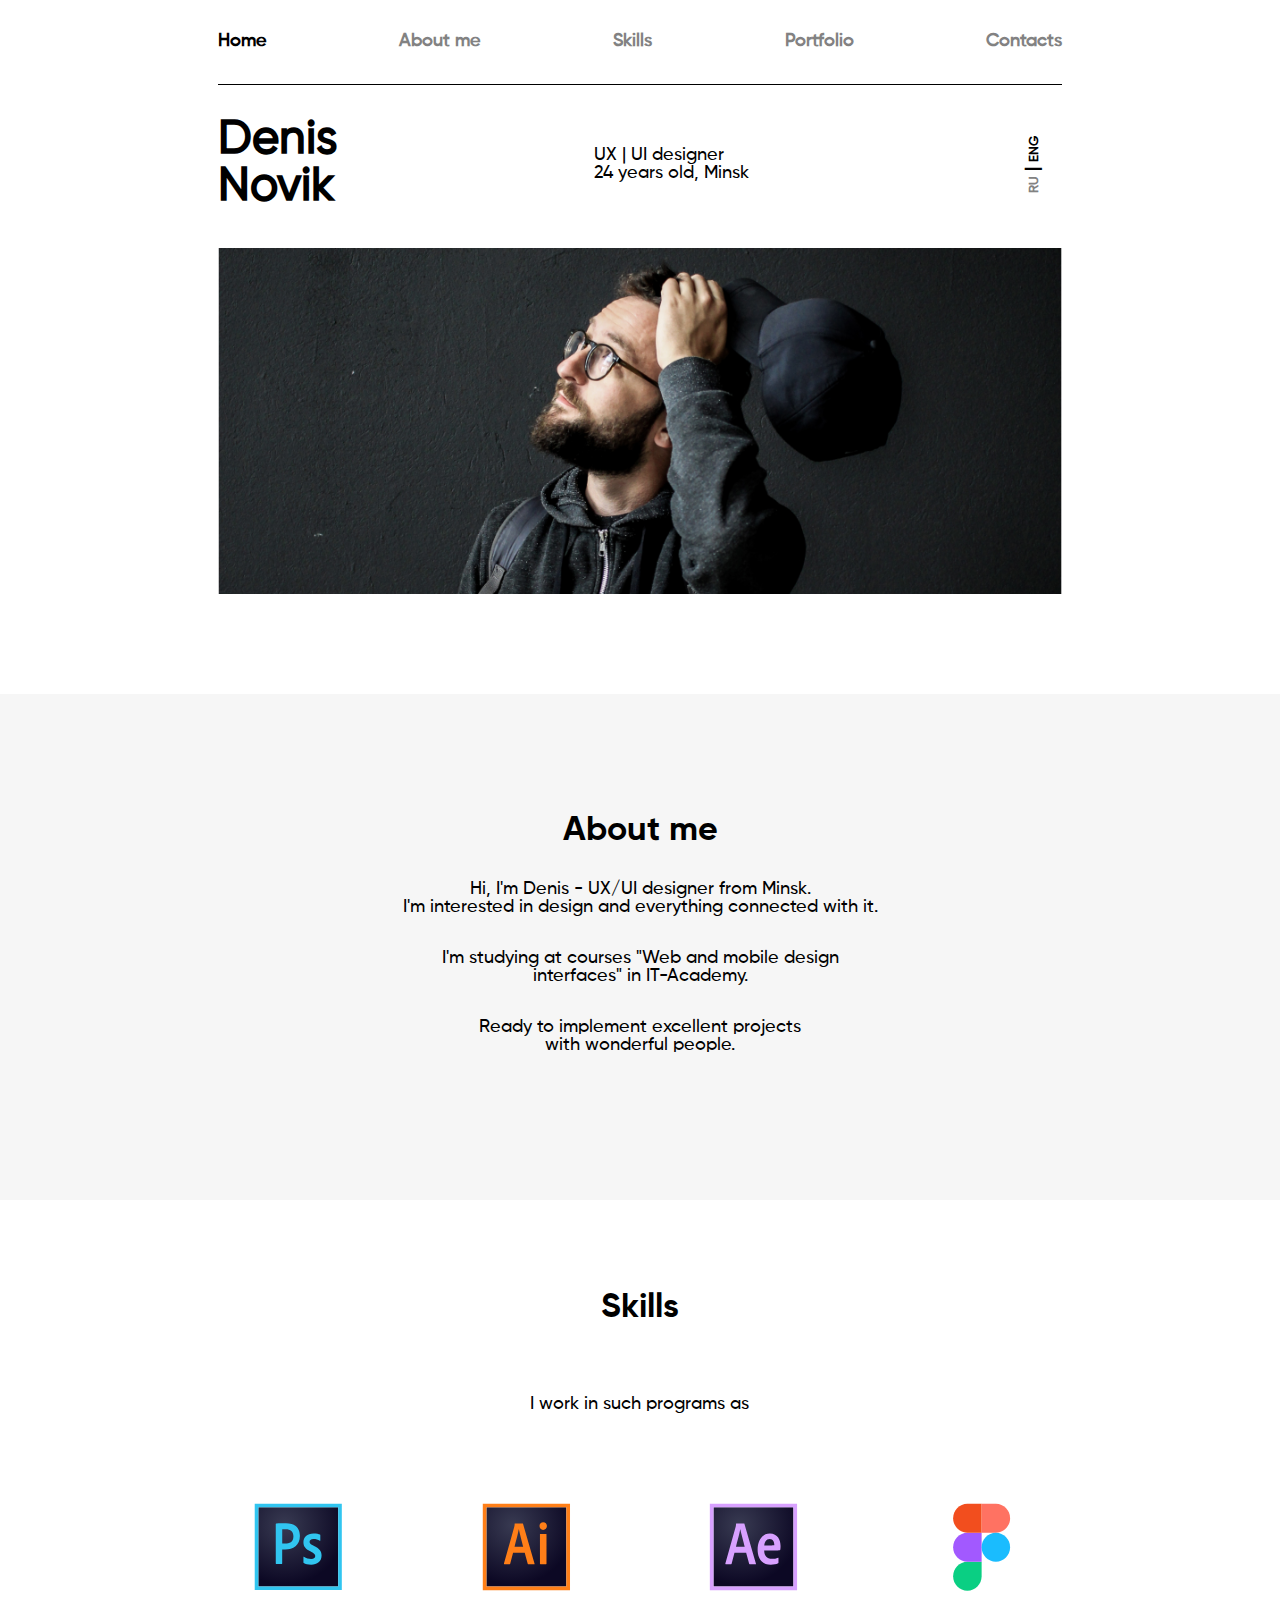
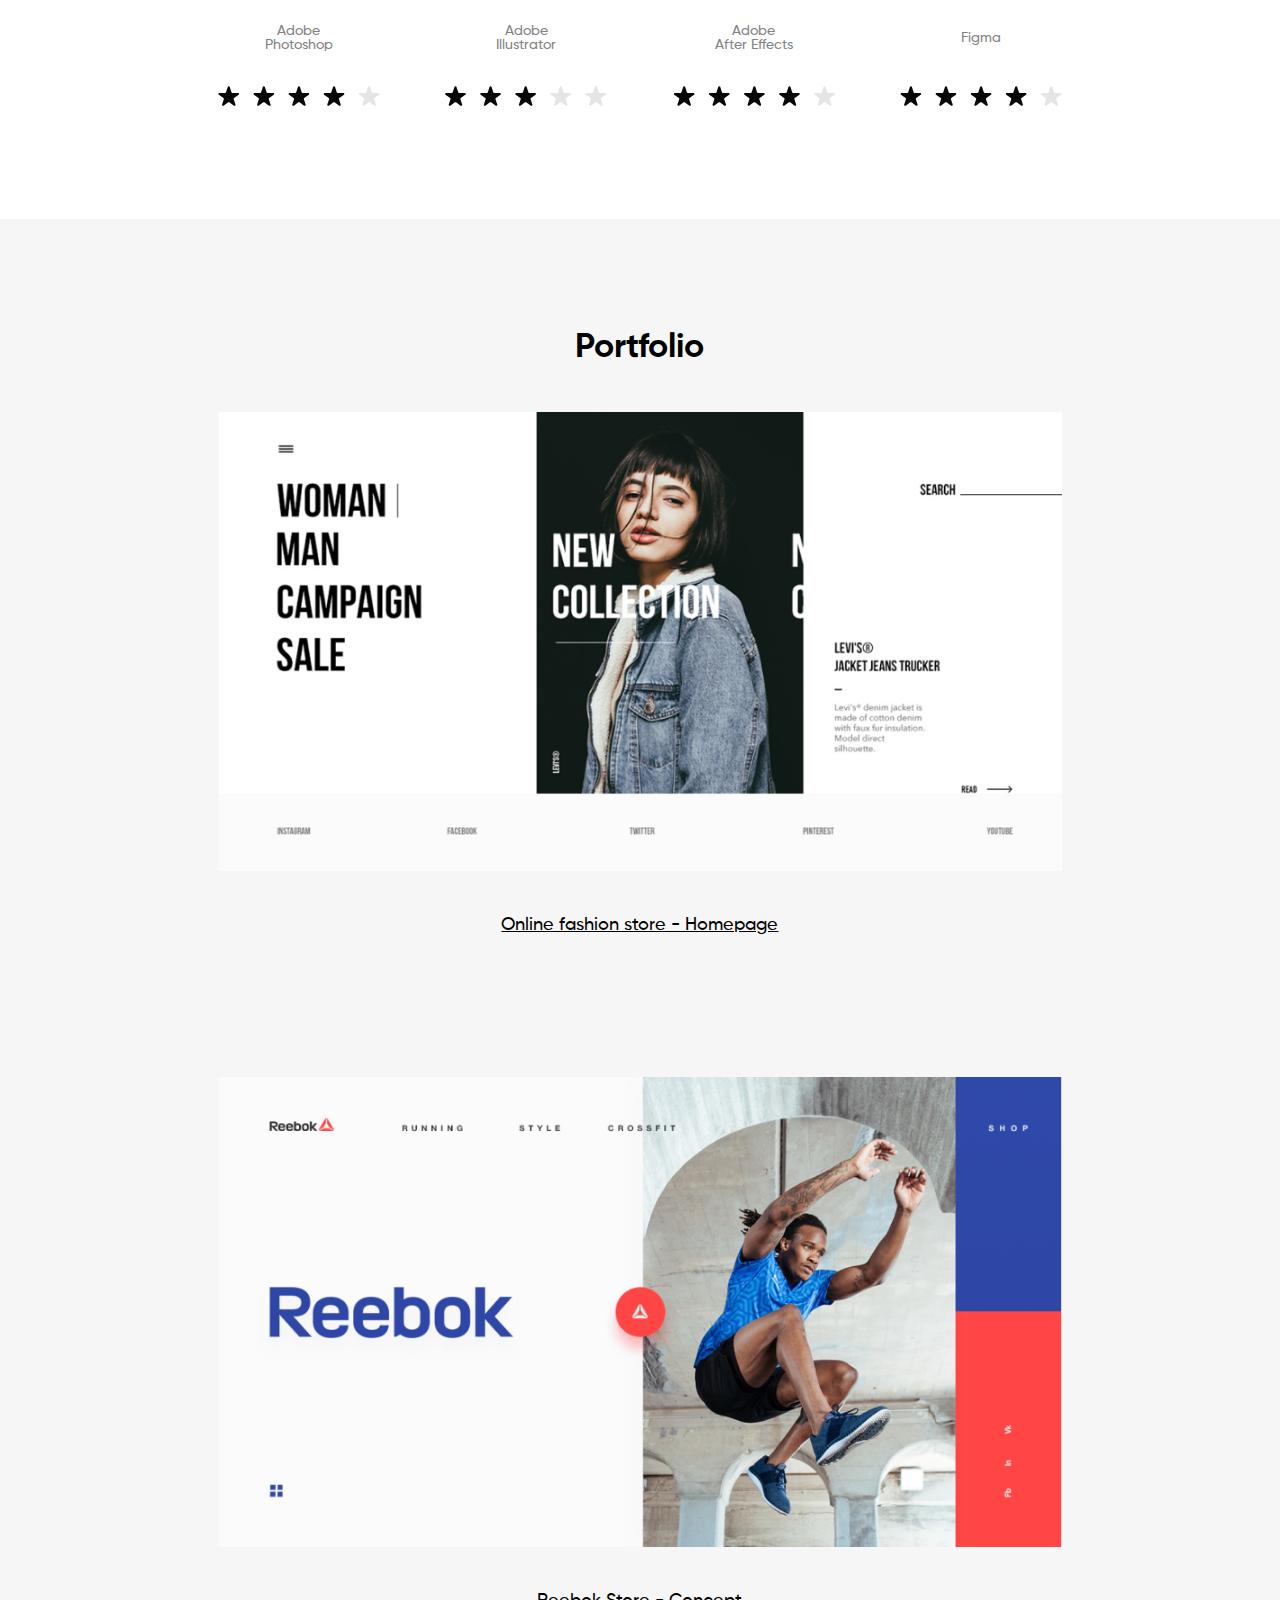
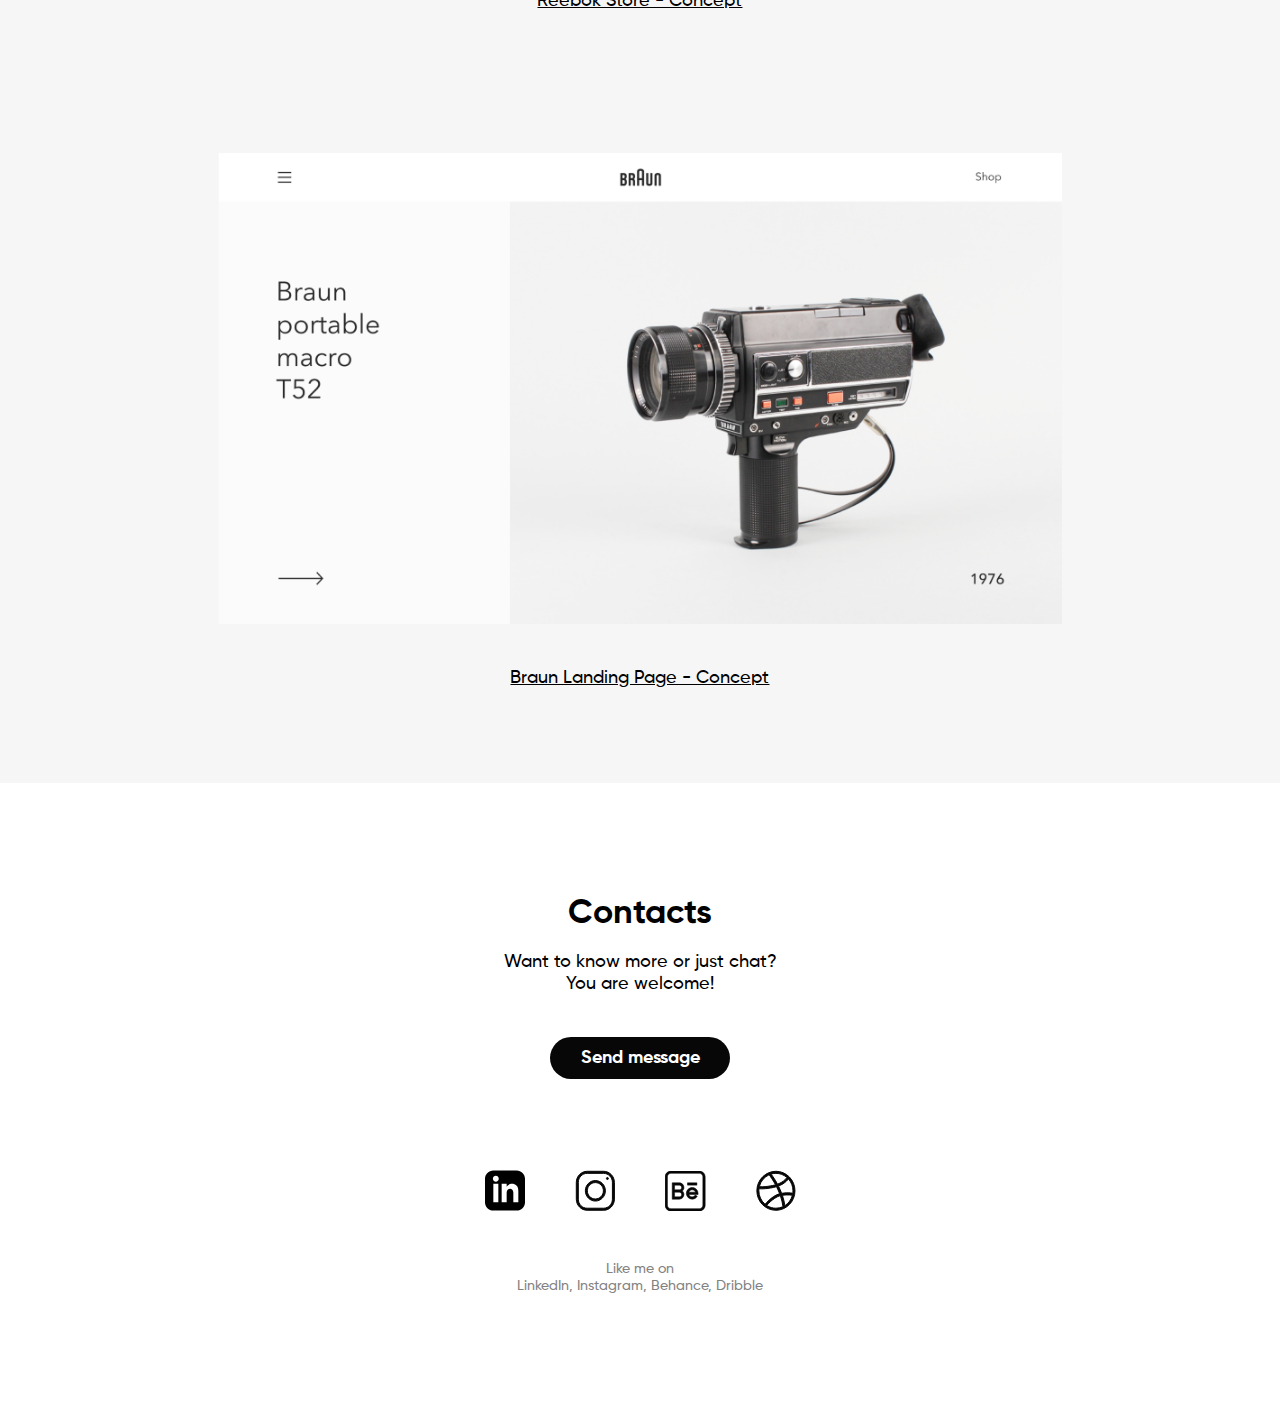
==== index.html @ 4a25f98d "added animations" ====
<!DOCTYPE html>
<html>

<head>
    <title>Denis Novik</title>
    <meta http-equiv="Content-type" content="text/html;charset=UTF-8" />
    <link rel="stylesheet" href="./style.css">
</head>

<body>
    <div class="wrapper">
        <div class="content">
            <div class="header">
                <div class="header__buttons">
                    <button class="header__buttons-style">Home</button>
                    <button class="header__buttons-style">About me</button>
                    <button class="header__buttons-style">Skills</button>
                    <button class="header__buttons-style">Portfolio</button>
                    <button class="header__buttons-style">Contacts</button>
                </div>
                <hr>
                <div class="header__text">
                    <div class="header__name">Denis<br>Novik</div>
                    <div class="header__description">UX | UI designer<br>24 years old, Minsk</div>
                    <div class="header__lang">
                        <button class="ru">RU</button> | <button class="eng">ENG</button>
                    </div>
                </div>
                <img class="header__img" src="./img/BSPP2266.png" alt="main" class="header__img-img">
            </div>
        </div>
        <div class="about">
            <div class="about__main">
                <p class="about__title">About me</p>
                <p>Hi, I'm Denis - UX/UI designer from Minsk. <br />
                    I'm interested in design and everything connected with it.</p>
                <p>I'm studying at courses "Web and mobile design<br />interfaces" in IT-Academy.</p>
                <p>Ready to implement excellent projects<br />with wonderful people.</p>
            </div>
        </div>
        <div class="skills">
            <div class="skills__content">
                <div class="skills__title">Skills</div>
                <div class="skills__description">I work in such programs as</div>
                <div class="skills__soft">
                    <div class="skills__soft-item">
                        <div class="skills__soft-logo"><svg width="89" height="88" viewBox="0 0 90 90" fill="none"
                                xmlns="http://www.w3.org/2000/svg">
                                <path d="M3.93408 4.42578H85.5995V85.2804H3.93408V4.42578Z"
                                    fill="url(#paint0_radial_0_1)" />
                                <path
                                    d="M3.93406 4.42575H85.5994V85.2803H3.93406V4.42575ZM0.221191 89.0596H89.2945V0.646484H0.221191V89.0596ZM60.2876 36.9311C57.3602 36.9311 56.3606 38.4392 56.3606 39.6929C56.3606 41.0556 57.021 42.0004 60.9659 44.0717C66.7852 46.9425 68.6059 49.7043 68.6059 53.7379C68.6059 59.7884 64.0719 63.0408 57.9492 63.0408C54.7183 63.0408 51.9337 62.3685 50.345 61.4237C50.0772 61.3146 50.0415 61.1148 50.0415 60.8241V55.246C50.0415 54.8645 50.22 54.7554 50.4878 54.9371C52.8262 56.4815 55.5037 57.172 57.9492 57.172C60.8767 57.172 62.1084 55.9183 62.1084 54.2285C62.1084 52.8658 61.2515 51.6666 57.503 49.6861C52.2371 47.1242 50.0415 44.526 50.0415 40.1653C50.0415 35.2958 53.7901 31.244 60.2876 31.244C63.4828 31.244 65.7141 31.7346 66.928 32.2979C67.2314 32.4796 67.3028 32.7884 67.3028 33.061V38.2393C67.3028 38.5482 67.1243 38.7299 66.7495 38.6209C65.1072 37.567 62.6974 36.9311 60.2876 36.9311ZM28.3712 41.419C29.228 41.4917 29.8885 41.4917 31.3701 41.4917C35.7077 41.4917 39.7954 39.9472 39.7954 33.9331C39.7954 29.1364 36.868 26.7198 31.9234 26.7198C30.4418 26.7198 29.0317 26.7925 28.3533 26.8288L28.3712 41.419ZM21.7487 21.3598C21.7487 21.0872 22.2664 20.9055 22.5698 20.9055C24.9439 20.7965 28.4783 20.7238 32.1376 20.7238C42.4194 20.7238 46.4358 26.4654 46.4358 33.7878C46.4358 43.3813 39.5991 47.5058 31.2094 47.5058C29.7992 47.5058 29.3173 47.4331 28.3176 47.4331V61.9324C28.3176 62.2413 28.2105 62.3867 27.8714 62.3867H22.195C21.8915 62.3867 21.7487 62.2776 21.7487 61.9324V21.3598Z"
                                    fill="#31C5F0" />
                                <defs>
                                    <radialGradient id="paint0_radial_0_1" cx="0" cy="0" r="1"
                                        gradientUnits="userSpaceOnUse"
                                        gradientTransform="translate(30.8385 22.5656) scale(62.0565 61.1565)">
                                        <stop stop-color="#34364E" stop-opacity="0.98" />
                                        <stop offset="1" stop-color="#0C0824" />
                                    </radialGradient>
                                </defs>
                            </svg>
                        </div>
                        <div class="skills__soft-title">Adobe <br /> Photoshop</div>
                        <div class="skills__soft-rate"><svg width="162" height="20" viewBox="0 0 162 20" fill="none"
                                xmlns="http://www.w3.org/2000/svg">
                                <path
                                    d="M9.79329 0.85958C10.0931 -0.0606967 11.3951 -0.0606959 11.6949 0.859581L13.446 6.23398C13.5801 6.64561 13.9639 6.92418 14.3968 6.92418H20.0576C21.0269 6.92418 21.4293 8.16521 20.6443 8.73398L16.0694 12.0486C15.7179 12.3033 15.5709 12.7555 15.7053 13.1682L17.4539 18.5349C17.7539 19.4557 16.7006 20.2227 15.9164 19.6544L11.3308 16.3321C10.9808 16.0784 10.5074 16.0784 10.1574 16.3321L5.57183 19.6544C4.78757 20.2227 3.73428 19.4557 4.0343 18.5348L5.78288 13.1682C5.91733 12.7555 5.77025 12.3033 5.41879 12.0486L0.843917 8.73398C0.0589104 8.16521 0.461241 6.92418 1.43064 6.92418H7.09139C7.52432 6.92418 7.90808 6.64561 8.0422 6.23398L9.79329 0.85958Z"
                                    fill="#070707" />
                                <path
                                    d="M44.8902 0.85958C45.1901 -0.0606967 46.492 -0.0606959 46.7918 0.859581L48.5429 6.23398C48.677 6.64561 49.0608 6.92418 49.4937 6.92418H55.1545C56.1239 6.92418 56.5262 8.16521 55.7412 8.73398L51.1663 12.0486C50.8149 12.3033 50.6678 12.7555 50.8022 13.1682L52.5508 18.5349C52.8508 19.4557 51.7975 20.2227 51.0133 19.6544L46.4277 16.3321C46.0777 16.0784 45.6043 16.0784 45.2543 16.3321L40.6688 19.6544C39.8845 20.2227 38.8312 19.4557 39.1312 18.5348L40.8798 13.1682C41.0143 12.7555 40.8672 12.3033 40.5157 12.0486L35.9408 8.73398C35.1558 8.16521 35.5582 6.92418 36.5276 6.92418H42.1883C42.6212 6.92418 43.005 6.64561 43.1391 6.23398L44.8902 0.85958Z"
                                    fill="#070707" />
                                <path
                                    d="M79.9874 0.85958C80.2872 -0.0606967 81.5891 -0.0606959 81.889 0.859581L83.6401 6.23398C83.7742 6.64561 84.158 6.92418 84.5909 6.92418H90.2516C91.221 6.92418 91.6234 8.16521 90.8384 8.73398L86.2635 12.0486C85.912 12.3033 85.7649 12.7555 85.8994 13.1682L87.648 18.5349C87.948 19.4557 86.8947 20.2227 86.1105 19.6544L81.5249 16.3321C81.1749 16.0784 80.7015 16.0784 80.3515 16.3321L75.7659 19.6544C74.9817 20.2227 73.9284 19.4557 74.2284 18.5348L75.977 13.1682C76.1114 12.7555 75.9643 12.3033 75.6129 12.0486L71.038 8.73398C70.253 8.16521 70.6553 6.92418 71.6247 6.92418H77.2855C77.7184 6.92418 78.1022 6.64561 78.2363 6.23398L79.9874 0.85958Z"
                                    fill="#070707" />
                                <path
                                    d="M115.085 0.85958C115.384 -0.0606967 116.686 -0.0606959 116.986 0.859581L118.737 6.23398C118.871 6.64561 119.255 6.92418 119.688 6.92418H125.349C126.318 6.92418 126.721 8.16521 125.936 8.73398L121.361 12.0486C121.009 12.3033 120.862 12.7555 120.997 13.1682L122.745 18.5349C123.045 19.4557 121.992 20.2227 121.208 19.6544L116.622 16.3321C116.272 16.0784 115.799 16.0784 115.449 16.3321L110.863 19.6544C110.079 20.2227 109.026 19.4557 109.326 18.5348L111.074 13.1682C111.209 12.7555 111.062 12.3033 110.71 12.0486L106.135 8.73398C105.35 8.16521 105.753 6.92418 106.722 6.92418H112.383C112.816 6.92418 113.199 6.64561 113.333 6.23398L115.085 0.85958Z"
                                    fill="#070707" />
                                <path
                                    d="M150.182 0.85958C150.482 -0.0606967 151.783 -0.0606959 152.083 0.859581L153.834 6.23398C153.969 6.64561 154.352 6.92418 154.785 6.92418H160.446C161.415 6.92418 161.818 8.16521 161.033 8.73398L156.458 12.0486C156.106 12.3033 155.959 12.7555 156.094 13.1682L157.842 18.5349C158.142 19.4557 157.089 20.2227 156.305 19.6544L151.719 16.3321C151.369 16.0784 150.896 16.0784 150.546 16.3321L145.96 19.6544C145.176 20.2227 144.123 19.4557 144.423 18.5348L146.171 13.1682C146.306 12.7555 146.159 12.3033 145.807 12.0486L141.232 8.73398C140.447 8.16521 140.85 6.92418 141.819 6.92418H147.48C147.913 6.92418 148.297 6.64561 148.431 6.23398L150.182 0.85958Z"
                                    fill="#E5E5E5" />
                            </svg>
                        </div>
                    </div>
                    <div class="skills__soft-item">
                        <div class="skills__soft-logo"><svg width="89" height="88" viewBox="0 0 90 90" fill="none"
                                xmlns="http://www.w3.org/2000/svg">
                                <path d="M4.00342 4.45312H85.7639V85.458H4.00342V4.45312Z"
                                    fill="url(#paint0_radial_0_1)" />
                                <path
                                    d="M4.00341 4.45367H85.7639V85.4586H4.00341V4.45367ZM0.287842 89.2423H89.4973V0.669922H0.287842V89.2423ZM58.7188 32.2496C58.7188 31.9404 58.826 31.7949 59.1654 31.7949H65.0067C65.3104 31.7949 65.4533 31.904 65.4533 32.2496V62.1194C65.4533 62.4286 65.3818 62.5742 65.0067 62.5742H59.2368C58.8617 62.5742 58.7545 62.3923 58.7545 62.083V32.2496H58.7188ZM58.3079 23.6453C58.3079 21.2258 59.9871 19.7888 62.095 19.7888C64.3636 19.7888 65.882 21.335 65.882 23.6453C65.882 26.1374 64.2922 27.5018 62.0235 27.5018C59.8799 27.52 58.3079 26.1556 58.3079 23.6453ZM41.5879 44.6923C40.5518 40.4902 38.0866 31.3401 37.1578 26.9015H37.0863C36.3003 31.3219 34.3353 38.8166 32.7812 44.6923H41.5879ZM31.2629 50.8227L28.3333 62.174C28.2618 62.4832 28.1546 62.556 27.7795 62.556H22.3133C21.9382 62.556 21.8667 62.4468 21.9382 61.9921L32.4954 24.3729C32.6741 23.6998 32.7991 23.0813 32.8706 21.2258C32.8706 20.953 32.9777 20.8438 33.1742 20.8438H40.9805C41.2485 20.8438 41.3556 20.9166 41.4271 21.2258L53.2526 62.0648C53.3241 62.3741 53.2526 62.556 52.9489 62.556H46.7861C46.4824 62.556 46.3038 62.4832 46.2323 62.2104L43.1777 50.8227H31.2629Z"
                                    fill="#FF7F18" />
                                <defs>
                                    <radialGradient id="paint0_radial_0_1" cx="0" cy="0" r="1"
                                        gradientUnits="userSpaceOnUse"
                                        gradientTransform="translate(30.958 22.6304) scale(62.1406 61.2673)">
                                        <stop stop-color="#423325" stop-opacity="0.98" />
                                        <stop offset="1" stop-color="#1C0A00" />
                                    </radialGradient>
                                </defs>
                            </svg>
                        </div>
                        <div class="skills__soft-title">Adobe <br /> Illustrator</div>
                        <div class="skills__soft-rate"><svg width="162" height="20" viewBox="0 0 162 20" fill="none"
                                xmlns="http://www.w3.org/2000/svg">
                                <path
                                    d="M9.50374 0.85958C9.80359 -0.0606967 11.1055 -0.0606959 11.4053 0.859581L13.1564 6.23398C13.2906 6.64561 13.6743 6.92418 14.1072 6.92418H19.768C20.7374 6.92418 21.1397 8.16521 20.3547 8.73398L15.7798 12.0486C15.4284 12.3033 15.2813 12.7555 15.4158 13.1682L17.1643 18.5349C17.4644 19.4557 16.4111 20.2227 15.6268 19.6544L11.0413 16.3321C10.6912 16.0784 10.2179 16.0784 9.86782 16.3321L5.28228 19.6544C4.49802 20.2227 3.44473 19.4557 3.74475 18.5348L5.49333 13.1682C5.62778 12.7555 5.4807 12.3033 5.12924 12.0486L0.554366 8.73398C-0.23064 8.16521 0.17169 6.92418 1.14108 6.92418H6.80184C7.23477 6.92418 7.61853 6.64561 7.75264 6.23398L9.50374 0.85958Z"
                                    fill="#070707" />
                                <path
                                    d="M44.6009 0.85958C44.9008 -0.0606967 46.2027 -0.0606959 46.5025 0.859581L48.2536 6.23398C48.3877 6.64561 48.7715 6.92418 49.2044 6.92418H54.8652C55.8346 6.92418 56.2369 8.16521 55.4519 8.73398L50.877 12.0486C50.5256 12.3033 50.3785 12.7555 50.5129 13.1682L52.2615 18.5349C52.5615 19.4557 51.5082 20.2227 50.724 19.6544L46.1384 16.3321C45.7884 16.0784 45.315 16.0784 44.965 16.3321L40.3794 19.6544C39.5952 20.2227 38.5419 19.4557 38.8419 18.5348L40.5905 13.1682C40.7249 12.7555 40.5779 12.3033 40.2264 12.0486L35.6515 8.73398C34.8665 8.16521 35.2689 6.92418 36.2383 6.92418H41.899C42.3319 6.92418 42.7157 6.64561 42.8498 6.23398L44.6009 0.85958Z"
                                    fill="#070707" />
                                <path
                                    d="M79.6981 0.85958C79.9979 -0.0606967 81.2998 -0.0606959 81.5997 0.859581L83.3508 6.23398C83.4849 6.64561 83.8687 6.92418 84.3016 6.92418H89.9623C90.9317 6.92418 91.3341 8.16521 90.5491 8.73398L85.9742 12.0486C85.6227 12.3033 85.4756 12.7555 85.6101 13.1682L87.3587 18.5349C87.6587 19.4557 86.6054 20.2227 85.8211 19.6544L81.2356 16.3321C80.8856 16.0784 80.4122 16.0784 80.0622 16.3321L75.4766 19.6544C74.6924 20.2227 73.6391 19.4557 73.9391 18.5348L75.6877 13.1682C75.8221 12.7555 75.675 12.3033 75.3236 12.0486L70.7487 8.73398C69.9637 8.16521 70.366 6.92418 71.3354 6.92418H76.9962C77.4291 6.92418 77.8129 6.64561 77.947 6.23398L79.6981 0.85958Z"
                                    fill="#070707" />
                                <path
                                    d="M114.795 0.85958C115.095 -0.0606967 116.397 -0.0606959 116.697 0.859581L118.448 6.23398C118.582 6.64561 118.966 6.92418 119.399 6.92418H125.06C126.029 6.92418 126.431 8.16521 125.646 8.73398L121.071 12.0486C120.72 12.3033 120.573 12.7555 120.707 13.1682L122.456 18.5349C122.756 19.4557 121.703 20.2227 120.918 19.6544L116.333 16.3321C115.983 16.0784 115.509 16.0784 115.159 16.3321L110.574 19.6544C109.79 20.2227 108.736 19.4557 109.036 18.5348L110.785 13.1682C110.919 12.7555 110.772 12.3033 110.421 12.0486L105.846 8.73398C105.061 8.16521 105.463 6.92418 106.433 6.92418H112.093C112.526 6.92418 112.91 6.64561 113.044 6.23398L114.795 0.85958Z"
                                    fill="#E5E5E5" />
                                <path
                                    d="M149.892 0.85958C150.192 -0.0606967 151.494 -0.0606959 151.794 0.859581L153.545 6.23398C153.679 6.64561 154.063 6.92418 154.496 6.92418H160.157C161.126 6.92418 161.528 8.16521 160.743 8.73398L156.169 12.0486C155.817 12.3033 155.67 12.7555 155.804 13.1682L157.553 18.5349C157.853 19.4557 156.8 20.2227 156.015 19.6544L151.43 16.3321C151.08 16.0784 150.607 16.0784 150.256 16.3321L145.671 19.6544C144.887 20.2227 143.833 19.4557 144.133 18.5348L145.882 13.1682C146.016 12.7555 145.869 12.3033 145.518 12.0486L140.943 8.73398C140.158 8.16521 140.56 6.92418 141.53 6.92418H147.191C147.623 6.92418 148.007 6.64561 148.141 6.23398L149.892 0.85958Z"
                                    fill="#E5E5E5" />
                            </svg>
                        </div>
                    </div>
                    <div class="skills__soft-item">
                        <div class="skills__soft-logo"><svg width="89" height="88" viewBox="0 0 90 90" fill="none"
                                xmlns="http://www.w3.org/2000/svg">
                                <path d="M4.07031 4.45312H85.8308V85.458H4.07031V4.45312Z"
                                    fill="url(#paint0_radial_0_1)" />
                                <path
                                    d="M4.07031 4.45367H85.8308V85.4586H4.07031V4.45367ZM0.354736 89.2423H89.5643V0.669922H0.354736V89.2423ZM63.4659 43.3644C65.3594 43.3644 66.0383 43.3644 66.2169 43.2916C66.2169 43.0188 66.2883 42.8369 66.2883 42.6549C66.2883 40.6175 65.3237 36.8338 61.4652 36.8338C57.8926 36.8338 56.3742 40.0172 55.9991 43.3826H63.4659V43.3644ZM55.9276 48.5489C55.9991 53.6606 58.3749 57.0987 64.0376 57.0987C66.2347 57.0987 68.1283 56.7894 70.0932 55.9344C70.3612 55.8253 70.5398 55.8617 70.5398 56.2073V60.937C70.5398 61.319 70.4326 61.5009 70.1647 61.701C68.1997 62.6833 65.7346 63.1381 62.6978 63.1381C52.8908 63.1381 49.211 55.7525 49.211 47.5483C49.211 38.6165 53.7483 31.3037 61.7332 31.3037C69.8431 31.3037 72.6656 38.2345 72.6656 43.8737C72.6656 45.6929 72.5584 47.1663 72.3619 47.894C72.2904 48.2032 72.1832 48.3124 71.8796 48.3851C71.1293 48.4943 68.95 48.658 65.681 48.658H55.9455V48.5489H55.9276ZM35.9921 44.6923C34.956 40.4902 32.4194 31.3401 31.4905 26.9015H31.4191C30.6331 31.3219 28.5967 38.8166 27.0783 44.6923H35.9921ZM25.5599 50.8227L22.6303 62.1376C22.5589 62.4468 22.4517 62.556 22.0766 62.556H16.5925C16.2174 62.556 16.1459 62.4468 16.2174 61.9921L26.7746 24.4093C26.9533 23.7362 27.0783 23.1905 27.1498 21.2986C27.1498 21.0257 27.2569 20.9166 27.4534 20.9166H35.2597C35.5277 20.9166 35.6348 20.9894 35.7063 21.2986L47.514 62.0648C47.5854 62.3741 47.514 62.556 47.2103 62.556H41.0832C40.7795 62.556 40.6008 62.4468 40.5294 62.174L37.4748 50.8227H25.5599Z"
                                    fill="#D8A1FF" />
                                <defs>
                                    <radialGradient id="paint0_radial_0_1" cx="0" cy="0" r="1"
                                        gradientUnits="userSpaceOnUse"
                                        gradientTransform="translate(31.0228 22.6143) scale(62.1407 61.2673)">
                                        <stop stop-color="#442F55" stop-opacity="0.98" />
                                        <stop offset="1" stop-color="#12002C" />
                                    </radialGradient>
                                </defs>
                            </svg>
                        </div>
                        <div class="skills__soft-title">Adobe <br /> After Effects</div>
                        <div class="skills__soft-rate"><svg width="162" height="20" viewBox="0 0 162 20" fill="none"
                                xmlns="http://www.w3.org/2000/svg">
                                <path
                                    d="M10.2142 0.85958C10.514 -0.0606967 11.816 -0.0606959 12.1158 0.859581L13.8669 6.23398C14.001 6.64561 14.3848 6.92418 14.8177 6.92418H20.4785C21.4478 6.92418 21.8502 8.16521 21.0652 8.73398L16.4903 12.0486C16.1388 12.3033 15.9918 12.7555 16.1262 13.1682L17.8748 18.5349C18.1748 19.4557 17.1215 20.2227 16.3373 19.6544L11.7517 16.3321C11.4017 16.0784 10.9283 16.0784 10.5783 16.3321L5.99273 19.6544C5.20847 20.2227 4.15518 19.4557 4.4552 18.5348L6.20377 13.1682C6.33823 12.7555 6.19115 12.3033 5.83969 12.0486L1.26482 8.73398C0.479809 8.16521 0.882139 6.92418 1.85153 6.92418H7.51229C7.94522 6.92418 8.32898 6.64561 8.46309 6.23398L10.2142 0.85958Z"
                                    fill="#070707" />
                                <path
                                    d="M45.3116 0.85958C45.6114 -0.0606967 46.9134 -0.0606959 47.2132 0.859581L48.9643 6.23398C49.0984 6.64561 49.4822 6.92418 49.9151 6.92418H55.5759C56.5453 6.92418 56.9476 8.16521 56.1626 8.73398L51.5877 12.0486C51.2362 12.3033 51.0892 12.7555 51.2236 13.1682L52.9722 18.5349C53.2722 19.4557 52.2189 20.2227 51.4347 19.6544L46.8491 16.3321C46.4991 16.0784 46.0257 16.0784 45.6757 16.3321L41.0901 19.6544C40.3059 20.2227 39.2526 19.4557 39.5526 18.5348L41.3012 13.1682C41.4356 12.7555 41.2886 12.3033 40.9371 12.0486L36.3622 8.73398C35.5772 8.16521 35.9796 6.92418 36.9489 6.92418H42.6097C43.0426 6.92418 43.4264 6.64561 43.5605 6.23398L45.3116 0.85958Z"
                                    fill="#070707" />
                                <path
                                    d="M80.4088 0.85958C80.7086 -0.0606967 82.0105 -0.0606959 82.3104 0.859581L84.0615 6.23398C84.1956 6.64561 84.5793 6.92418 85.0123 6.92418H90.673C91.6424 6.92418 92.0448 8.16521 91.2598 8.73398L86.6849 12.0486C86.3334 12.3033 86.1863 12.7555 86.3208 13.1682L88.0694 18.5349C88.3694 19.4557 87.3161 20.2227 86.5318 19.6544L81.9463 16.3321C81.5963 16.0784 81.1229 16.0784 80.7729 16.3321L76.1873 19.6544C75.403 20.2227 74.3498 19.4557 74.6498 18.5348L76.3984 13.1682C76.5328 12.7555 76.3857 12.3033 76.0343 12.0486L71.4594 8.73398C70.6744 8.16521 71.0767 6.92418 72.0461 6.92418H77.7069C78.1398 6.92418 78.5236 6.64561 78.6577 6.23398L80.4088 0.85958Z"
                                    fill="#070707" />
                                <path
                                    d="M115.506 0.85958C115.806 -0.0606967 117.108 -0.0606959 117.408 0.859581L119.159 6.23398C119.293 6.64561 119.677 6.92418 120.109 6.92418H125.77C126.74 6.92418 127.142 8.16521 126.357 8.73398L121.782 12.0486C121.431 12.3033 121.284 12.7555 121.418 13.1682L123.167 18.5349C123.467 19.4557 122.413 20.2227 121.629 19.6544L117.043 16.3321C116.693 16.0784 116.22 16.0784 115.87 16.3321L111.284 19.6544C110.5 20.2227 109.447 19.4557 109.747 18.5348L111.496 13.1682C111.63 12.7555 111.483 12.3033 111.131 12.0486L106.557 8.73398C105.772 8.16521 106.174 6.92418 107.143 6.92418H112.804C113.237 6.92418 113.621 6.64561 113.755 6.23398L115.506 0.85958Z"
                                    fill="#070707" />
                                <path
                                    d="M150.603 0.85958C150.903 -0.0606967 152.205 -0.0606959 152.504 0.859581L154.256 6.23398C154.39 6.64561 154.773 6.92418 155.206 6.92418H160.867C161.837 6.92418 162.239 8.16521 161.454 8.73398L156.879 12.0486C156.528 12.3033 156.38 12.7555 156.515 13.1682L158.263 18.5349C158.563 19.4557 157.51 20.2227 156.726 19.6544L152.14 16.3321C151.79 16.0784 151.317 16.0784 150.967 16.3321L146.381 19.6544C145.597 20.2227 144.544 19.4557 144.844 18.5348L146.592 13.1682C146.727 12.7555 146.58 12.3033 146.228 12.0486L141.653 8.73398C140.868 8.16521 141.271 6.92418 142.24 6.92418H147.901C148.334 6.92418 148.718 6.64561 148.852 6.23398L150.603 0.85958Z"
                                    fill="#E5E5E5" />
                            </svg>
                        </div>
                    </div>
                    <div class="skills__soft-item">
                        <div class="skills__soft-logo"><svg width="89" height="88" viewBox="0 0 59 90" fill="none"
                                xmlns="http://www.w3.org/2000/svg">
                                <path
                                    d="M15.0513 89.6612C23.0898 89.6612 29.61 83.0214 29.61 74.8355V60.0098H15.0513C7.0128 60.0098 0.492676 66.6495 0.492676 74.8355C0.492676 83.0214 7.0128 89.6612 15.0513 89.6612Z"
                                    fill="#0ACF83" />
                                <path
                                    d="M0.492676 45.1655C0.492676 36.9796 7.0128 30.3398 15.0513 30.3398H29.61V60.0094H15.0513C7.0128 59.9912 0.492676 53.3515 0.492676 45.1655Z"
                                    fill="#A259FF" />
                                <path
                                    d="M0.492676 15.4956C0.492676 7.30965 7.0128 0.669922 15.0513 0.669922H29.61V30.3395H15.0513C7.0128 30.3395 0.492676 23.6816 0.492676 15.4956Z"
                                    fill="#F24E1E" />
                                <path
                                    d="M29.6279 0.669922H44.1866C52.2251 0.669922 58.7452 7.30965 58.7452 15.4956C58.7452 23.6816 52.2251 30.3213 44.1866 30.3213H29.6279V0.669922V0.669922Z"
                                    fill="#FF7262" />
                                <path
                                    d="M58.7452 45.1655C58.7452 53.3515 52.2251 59.9913 44.1866 59.9913C36.1481 59.9913 29.6279 53.3515 29.6279 45.1655C29.6279 36.9796 36.1481 30.3398 44.1866 30.3398C52.2251 30.3398 58.7452 36.9796 58.7452 45.1655Z"
                                    fill="#1ABCFE" />
                            </svg>
                        </div>
                        <div class="skills__soft-title">Figma</div>
                        <div class="skills__soft-rate"><svg width="162" height="20" viewBox="0 0 162 20" fill="none"
                                xmlns="http://www.w3.org/2000/svg">
                                <path
                                    d="M9.92513 0.85958C10.225 -0.0606967 11.5269 -0.0606959 11.8267 0.859581L13.5778 6.23398C13.7119 6.64561 14.0957 6.92418 14.5286 6.92418H20.1894C21.1588 6.92418 21.5611 8.16521 20.7761 8.73398L16.2012 12.0486C15.8498 12.3033 15.7027 12.7555 15.8371 13.1682L17.5857 18.5349C17.8857 19.4557 16.8325 20.2227 16.0482 19.6544L11.4626 16.3321C11.1126 16.0784 10.6392 16.0784 10.2892 16.3321L5.70366 19.6544C4.91941 20.2227 3.86612 19.4557 4.16614 18.5348L5.91471 13.1682C6.04917 12.7555 5.90209 12.3033 5.55063 12.0486L0.975753 8.73398C0.190746 8.16521 0.593077 6.92418 1.56247 6.92418H7.22323C7.65615 6.92418 8.03991 6.64561 8.17403 6.23398L9.92513 0.85958Z"
                                    fill="#070707" />
                                <path
                                    d="M45.022 0.85958C45.3219 -0.0606967 46.6238 -0.0606959 46.9237 0.859581L48.6748 6.23398C48.8089 6.64561 49.1926 6.92418 49.6256 6.92418H55.2863C56.2557 6.92418 56.658 8.16521 55.873 8.73398L51.2982 12.0486C50.9467 12.3033 50.7996 12.7555 50.9341 13.1682L52.6826 18.5349C52.9827 19.4557 51.9294 20.2227 51.1451 19.6544L46.5596 16.3321C46.2095 16.0784 45.7362 16.0784 45.3861 16.3321L40.8006 19.6544C40.0163 20.2227 38.963 19.4557 39.2631 18.5348L41.0116 13.1682C41.1461 12.7555 40.999 12.3033 40.6475 12.0486L36.0727 8.73398C35.2877 8.16521 35.69 6.92418 36.6594 6.92418H42.3202C42.7531 6.92418 43.1368 6.64561 43.271 6.23398L45.022 0.85958Z"
                                    fill="#070707" />
                                <path
                                    d="M80.1192 0.85958C80.4191 -0.0606967 81.721 -0.0606959 82.0208 0.859581L83.7719 6.23398C83.906 6.64561 84.2898 6.92418 84.7227 6.92418H90.3835C91.3529 6.92418 91.7552 8.16521 90.9702 8.73398L86.3953 12.0486C86.0439 12.3033 85.8968 12.7555 86.0312 13.1682L87.7798 18.5349C88.0798 19.4557 87.0265 20.2227 86.2423 19.6544L81.6567 16.3321C81.3067 16.0784 80.8333 16.0784 80.4833 16.3321L75.8978 19.6544C75.1135 20.2227 74.0602 19.4557 74.3602 18.5348L76.1088 13.1682C76.2433 12.7555 76.0962 12.3033 75.7447 12.0486L71.1698 8.73398C70.3848 8.16521 70.7872 6.92418 71.7566 6.92418H77.4173C77.8502 6.92418 78.234 6.64561 78.3681 6.23398L80.1192 0.85958Z"
                                    fill="#070707" />
                                <path
                                    d="M115.216 0.85958C115.516 -0.0606967 116.818 -0.0606959 117.118 0.859581L118.869 6.23398C119.003 6.64561 119.387 6.92418 119.82 6.92418H125.481C126.45 6.92418 126.852 8.16521 126.067 8.73398L121.492 12.0486C121.141 12.3033 120.994 12.7555 121.128 13.1682L122.877 18.5349C123.177 19.4557 122.124 20.2227 121.339 19.6544L116.754 16.3321C116.404 16.0784 115.931 16.0784 115.58 16.3321L110.995 19.6544C110.211 20.2227 109.157 19.4557 109.457 18.5348L111.206 13.1682C111.34 12.7555 111.193 12.3033 110.842 12.0486L106.267 8.73398C105.482 8.16521 105.884 6.92418 106.854 6.92418H112.514C112.947 6.92418 113.331 6.64561 113.465 6.23398L115.216 0.85958Z"
                                    fill="#070707" />
                                <path
                                    d="M150.314 0.85958C150.613 -0.0606967 151.915 -0.0606959 152.215 0.859581L153.966 6.23398C154.1 6.64561 154.484 6.92418 154.917 6.92418H160.578C161.547 6.92418 161.95 8.16521 161.165 8.73398L156.59 12.0486C156.238 12.3033 156.091 12.7555 156.226 13.1682L157.974 18.5349C158.274 19.4557 157.221 20.2227 156.437 19.6544L151.851 16.3321C151.501 16.0784 151.028 16.0784 150.678 16.3321L146.092 19.6544C145.308 20.2227 144.255 19.4557 144.555 18.5348L146.303 13.1682C146.438 12.7555 146.291 12.3033 145.939 12.0486L141.364 8.73398C140.579 8.16521 140.982 6.92418 141.951 6.92418H147.612C148.045 6.92418 148.428 6.64561 148.562 6.23398L150.314 0.85958Z"
                                    fill="#E5E5E5" />
                            </svg>
                        </div>
                    </div>
                </div>
            </div>
        </div>
    </div>
    <div class="portfolio">
        <div class="portfolio__content">
            <div class="portfolio__title">Portfolio</div>
            <div class="poftfolio__item">
                <img src="./img/3.png" alt="" class="portfolio__img">
                <div class="portfolio__item-link">Online fashion store - Homepage</div>
            </div>
            <div class="poftfolio__item">
                <img src="./img/1.png" alt="" class="portfolio__img">
                <div class="portfolio__item-link">Reebok Store - Concept</div>
            </div>
            <div class="poftfolio__item">
                <img src="./img/2.png" alt="" class="portfolio__img">
                <div class="portfolio__item-link">Braun Landing Page - Concept</div>
            </div>
        </div>
    </div>
    <div class="contacts">
        <div class="contacts__title">Contacts</div>
        <div class="contacts__text">Want to know more or just chat?<br>You are welcome!</div>
        <button class="contacts__button">Send message</button>
        <div class="contacts__social">
            <button class="social-media"><svg xmlns="http://www.w3.org/2000/svg" width="40" height="41"
                    viewBox="0 0 24 24">
                    <path
                        d="M19 0h-14c-2.761 0-5 2.239-5 5v14c0 2.761 2.239 5 5 5h14c2.762 0 5-2.239 5-5v-14c0-2.761-2.238-5-5-5zm-11 19h-3v-11h3v11zm-1.5-12.268c-.966 0-1.75-.79-1.75-1.764s.784-1.764 1.75-1.764 1.75.79 1.75 1.764-.783 1.764-1.75 1.764zm13.5 12.268h-3v-5.604c0-3.368-4-3.113-4 0v5.604h-3v-11h3v1.765c1.396-2.586 7-2.777 7 2.476v6.759z" />
                </svg></button>
            <button class="social-media"><svg width="40" height="41" viewBox="0 0 40 41" fill="none"
                    xmlns="http://www.w3.org/2000/svg">
                    <path
                        d="M12.1663 1.29281H12.6663V1.2832H28.571C34.5356 1.2832 39.4181 6.26789 39.4181 12.3952V29.1692C39.4181 35.2968 34.5353 40.2812 28.5804 40.2812H12.1663C6.20035 40.2812 1.30981 35.3048 1.30981 29.1884V12.4048C1.30981 6.27805 6.20115 1.29281 12.1663 1.29281ZM3.31814 12.4135V12.4144V29.1981C3.31814 34.1842 7.2457 38.2148 12.1663 38.2148H28.5804C33.4836 38.2148 37.4097 34.1827 37.4097 29.1788V12.4048C37.4097 7.4006 33.4833 3.36885 28.571 3.36885H12.1663C7.25349 3.36885 3.32807 7.40093 3.31814 12.4135ZM31.4025 8.4829C31.4025 7.89297 31.8565 7.44489 32.4067 7.44489C32.9568 7.44489 33.4108 7.89297 33.4108 8.4829C33.4108 9.07283 32.9568 9.52092 32.4067 9.52092C31.8565 9.52092 31.4025 9.07283 31.4025 8.4829ZM10.3442 20.787C10.3442 15.1313 14.8689 10.5209 20.3733 10.5209C25.8778 10.5209 30.4025 15.1313 30.4025 20.787C30.4025 26.4428 25.8778 31.0532 20.3733 31.0532C14.8689 31.0532 10.3442 26.4428 10.3442 20.787ZM28.3942 20.787C28.3942 16.2534 24.834 12.597 20.3733 12.597C15.9127 12.597 12.3525 16.2534 12.3525 20.787C12.3525 25.3206 15.9127 28.9771 20.3733 28.9771C24.834 28.9771 28.3942 25.3206 28.3942 20.787Z"
                        fill="#070707" stroke="#070707" />
                </svg></button>
            <button class="social-media"><svg width="41" height="40" viewBox="0 0 41 40" fill="none"
                    xmlns="http://www.w3.org/2000/svg">
                    <path
                        d="M34.3201 0H5.96036C2.72049 0 0.0847168 2.62848 0.0847168 5.85938V34.1406C0.0847168 37.3715 2.72049 40 5.96036 40H34.3201C37.56 40 40.1958 37.3715 40.1958 34.1406V5.85938C40.1958 2.62848 37.56 0 34.3201 0ZM37.8455 34.1406C37.8455 36.0791 36.264 37.6562 34.3201 37.6562H5.96036C4.0165 37.6562 2.43497 36.0791 2.43497 34.1406V5.85938C2.43497 3.9209 4.0165 2.34375 5.96036 2.34375H34.3201C36.264 2.34375 37.8455 3.9209 37.8455 5.85938V34.1406Z"
                        fill="#070707" stroke="#070707" stroke-width="0.5" />
                    <path
                        d="M18.9651 16.4844C18.9651 13.8995 16.8566 11.7969 14.2646 11.7969H7.21387V28.2031H14.2646C16.8566 28.2031 18.9651 26.1005 18.9651 23.5156C18.9651 22.1167 18.3467 20.8597 17.3686 20C18.3467 19.1403 18.9651 17.8833 18.9651 16.4844ZM16.6149 23.5156C16.6149 24.808 15.5606 25.8594 14.2646 25.8594H9.56412V21.1719H14.2646C15.5606 21.1719 16.6149 22.2232 16.6149 23.5156ZM9.56412 18.8281V14.1406H14.2646C15.5606 14.1406 16.6149 15.192 16.6149 16.4844C16.6149 17.7768 15.5606 18.8281 14.2646 18.8281H9.56412Z"
                        fill="#070707" stroke="#070707" stroke-width="0.5" />
                    <path
                        d="M27.1911 16.4844C23.9512 16.4844 21.3154 19.1129 21.3154 22.3438C21.3154 25.5746 23.9512 28.2031 27.1911 28.2031C29.2821 28.2031 31.2321 27.081 32.2799 25.2744L30.2455 24.1006C29.6163 25.1855 28.4458 25.8594 27.1911 25.8594C25.6588 25.8594 24.3521 24.8798 23.867 23.5156H33.0667V22.3438C33.0667 19.1129 30.4309 16.4844 27.1911 16.4844ZM23.867 21.1719C24.3521 19.8077 25.6588 18.8281 27.1911 18.8281C28.7233 18.8281 30.03 19.8077 30.5151 21.1719H23.867Z"
                        fill="#070707" stroke="#070707" stroke-width="0.5" />
                    <path d="M22.4905 11.7969H31.8915V14.1406H22.4905V11.7969Z" fill="#070707" stroke="#070707"
                        stroke-width="0.5" />
                </svg></button>
            <button class="social-media"><svg width="40" height="41" viewBox="0 0 40 41" fill="none"
                    xmlns="http://www.w3.org/2000/svg">
                    <path
                        d="M30.6636 7.90189L30.9693 7.51765L30.5907 7.20501C27.6753 4.79787 23.9726 3.35998 19.9218 3.35998C18.5026 3.35998 17.1267 3.55879 15.8239 3.8845L15.0968 4.06629L15.5439 4.66785C16.9345 6.53872 18.9322 9.36428 21.3246 13.7896L21.5312 14.1718L21.9385 14.0205C26.4658 12.3395 29.1786 9.76804 30.6636 7.90189ZM13.3633 5.14412L13.1183 4.82133L12.7517 4.99422C8.2556 7.11505 4.84923 11.1659 3.50458 16.1128L3.3385 16.7238L3.97134 16.7437C6.44724 16.8217 12.3654 16.705 18.9231 14.9482L19.5416 14.7825L19.2309 14.2226C16.6875 9.63894 14.5485 6.7054 13.3633 5.14412ZM32.8171 9.4031L32.4294 8.94246L32.0478 9.40819C30.3918 11.4294 27.5165 14.0547 22.9642 15.8361L22.4579 16.0342L22.6976 16.5221C23.6791 18.5203 24.6313 20.6496 25.4989 22.949L25.6418 23.3279L26.0421 23.2668C29.3354 22.7639 32.3796 22.7639 34.679 22.944C35.2381 22.9904 35.5988 23.0425 36.0187 23.1031C36.1072 23.1159 36.1982 23.1291 36.2943 23.1426L36.8064 23.2149L36.8614 22.7007C36.9288 22.0701 36.9676 21.4368 36.9676 20.7822C36.9676 16.4287 35.3902 12.4602 32.8171 9.4031ZM20.6701 17.0304L20.485 16.6592L20.086 16.7726C12.3727 18.9639 5.57803 18.897 3.46198 18.8116L2.98015 18.7921L2.94327 19.2729L2.94069 19.3066C2.90413 19.7831 2.8666 20.2721 2.8666 20.7918C2.8666 26.0256 5.13097 30.6976 8.70191 33.8945L9.07471 34.2283L9.40819 33.8552C10.3033 32.8539 11.5039 31.5786 12.9635 30.2474L12.9655 30.2456C15.7118 27.7139 19.2452 25.0351 23.0942 23.8663L23.6111 23.7093L23.4147 23.2061C22.5532 20.9984 21.6256 18.9462 20.6701 17.0304ZM30.1596 24.9266L30.1542 24.9268C29.1431 24.9756 28.0668 25.0731 26.9723 25.2191L26.3775 25.2984L26.5628 25.8692C27.4866 28.713 28.2507 31.7255 28.7443 34.8593L28.8686 35.6482L29.5239 35.1919C32.71 32.9733 35.12 29.6763 36.2427 25.8059L36.408 25.2363L35.8186 25.1698C34.3586 25.0049 32.5073 24.8387 30.1596 24.9266ZM24.5036 26.1119L24.35 25.6585L23.8904 25.7922C20.509 26.7761 16.9721 29.3273 14.2917 31.7876C12.9965 32.9662 11.9505 34.085 11.111 35.0015L10.6983 35.452L11.2216 35.7674C13.7671 37.3018 16.723 38.2045 19.9124 38.2045C22.306 38.2045 24.5638 37.6988 26.6257 36.8078L26.9737 36.6573L26.9228 36.2816C26.4385 32.7078 25.5843 29.3017 24.5036 26.1119ZM0.867676 20.7822C0.867676 10.029 9.43492 1.2832 19.9218 1.2832C30.4087 1.2832 38.9759 10.029 38.9759 20.7822C38.9759 31.5354 30.4087 40.2812 19.9218 40.2812C9.43492 40.2812 0.867676 31.5354 0.867676 20.7822Z"
                        fill="#070707" stroke="#070707" />
                </svg></button>
        </div>
        <div class="contacts__footer">Like me on<br>LinkedIn, Instagram, Behance, Dribble</div>
    </div>
</body>

</html>
---- style.css ----
/*Обнуление*/

*{padding: 0;margin: 0;border: 0;}
*,*:before,*:after{-moz-box-sizing: border-box;-webkit-box-sizing: border-box;box-sizing: border-box;}
:focus,:active{outline: none;}
a:focus,a:active{outline: none;}
nav,footer,header,aside{display: block;}
html,body{height:100%;width:100%;font-size:100%;line-height:1;font-size:14px;-ms-text-size-adjust:100%;-moz-text-size-adjust:100%;-webkit-text-size-adjust:100%;}
input,button,textarea{font-family:inherit;}
input::-ms-clear{display: none;}
button{cursor: pointer; background-color: white;}
button::-moz-focus-inner{padding:0;border:0;}
a,a:visited{text-decoration: none;}
a:hover{text-decoration: none;}
ul li{list-style: none;}
img{vertical-align: top;}
h1,h2,h3,h4,h5,h6{font-size:inherit;font-weight: inherit;}

/*--------------------*/
@font-face {
    font-family: 'Gilroy';
    src: url('./fonts/Gilroy-Medium.woff2') format('woff2'),
        url('./fonts/Gilroy-Medium.woff') format('woff');
    font-weight: 500;
    font-style: normal;
    font-display: swap;
}

@font-face {
    font-family: 'Gilroy-bold';
    src: url('./fonts/Gilroy-Bold.woff2') format('woff2'),
        url('./fonts/Gilroy-Bold.woff') format('woff');
    font-weight: 700;
    font-style: normal;
    font-display: swap;
}
body{
    padding: 30px 0 0 0;
    font-family: 'Gilroy';
    
}

.content{
    
    margin: 0 auto;
    min-width: 400px;
    width: 66%;
    display: flex;
    justify-content: center;
    flex-direction: column;
    
}

.header {
    padding-bottom: 100px;
    
}
.header__buttons{
    display: flex;
    justify-content: space-between;
    border-bottom: 1px solid black;
    padding-bottom: 32px ;
    margin: 0 0 32px 0;
}
.header__buttons-style:first-child{
    color: black;
}


.header__buttons-style {
    font-weight: 700;
    font-size: 18px;
    color: #828282;
}
.header__buttons-style:hover{
    color: black;
}
.ru{
    font-weight: 700;
    color: #828282;
}
.eng{
    font-weight: 700;
}          

.header__text{
    margin: 0 0 35px 0;
    display: flex;
    font-size: 18px;
    justify-content: space-between;
    
    align-items: center ;
}
.header__description{
    justify-self: start;
}
.header__name {
    font-size: 47.34px;
    font-weight: 700;
}

.header__lang {
    transform: rotate(-90deg); 
    font-weight: 700;

}
.header__img {
    width: 100%;
    height: auto;
}
.about{
    height: 506px;
    background: #F6F6F6;
    font-size: 18px;
    text-align: center;
    padding-top: 120px;
    
    
}
.about__title{
    font-size: 34px;
    font-family: 'Gilroy-bold';
}
.about__main{
    display: flex;
    flex-direction: column;
    justify-content: space-between;
    height: 240px;

}

.skills{
    
    display: flex;
    justify-content: center;
}
.skills__content{
    padding: 91px 0 0 0;
    min-width: 400px;
    width: 66%;
    display: flex;
    flex-direction: column;
    text-align: center;
}
.skills__title{
    font-family: 'Gilroy-bold';
    font-size: 34px;
    margin-bottom: 70px;
}
.skills__description{
    font-size: 18px;
    margin-bottom: 90px;
}
.skills__soft{
    display: flex;
    justify-content: space-between;
    flex-wrap: wrap;
}
.skills__soft-item{
    display: flex;
    flex-direction: column;
    align-items: center;
    height: 206px;
    justify-content: space-between;
    margin-bottom: 110px;
}
.skills__soft-title{
    color: #828282;
    font-size: 14px; 
}
.skills__soft-logo{
    width: 89px;
    height: 88px;
}
.portfolio {
    background-color: #F6F6F6;
    display: flex;
    flex-direction: column;
    align-items: center;
}
.portfolio__content {
    min-width: 400px;
    width: 66%;
    display: flex;
    flex-direction: column;
    align-items: center;
}
.portfolio__title {
    margin: 112px 0 0 0;
    font-family: 'Gilroy-bold';
    font-size: 34px;
}
.poftfolio__item {
    display: flex;
    flex-direction: column;
    align-items: center;
}
.portfolio__img {
    width: 100%;
    height: auto;
    margin: 47px 0 45px 0;
}
.portfolio__item-link {
    font-size: 18px;
    text-decoration: underline;
}
.portfolio__item-link:last-child{
    margin-bottom: 96px;
}
.contacts {
    padding:114px 0 123px 0;
    display: flex;
    flex-direction: column;
    align-items: center;
}
.contacts__title {
    font-family: 'Gilroy-bold';
    font-size: 34px;
    margin-bottom: 20px;
}
.contacts__text {
    font-size: 18px;
    text-align: center;
    line-height: 22px;
    margin-bottom: 42px;
}
.contacts__button {
    font-family: 'Gilroy-bold';
    font-size: 18px;
    height: 42px;
    width: 180px;
    background: #070707;
    color: white;
    border-radius: 50px;
    margin-bottom: 91px;
}
.contacts__social {
    display: flex;
    gap: 50px;
    margin-bottom: 45px;
}

.contacts__footer {
    text-align: center;
    color: #828282;
    line-height: 16.98px;
}
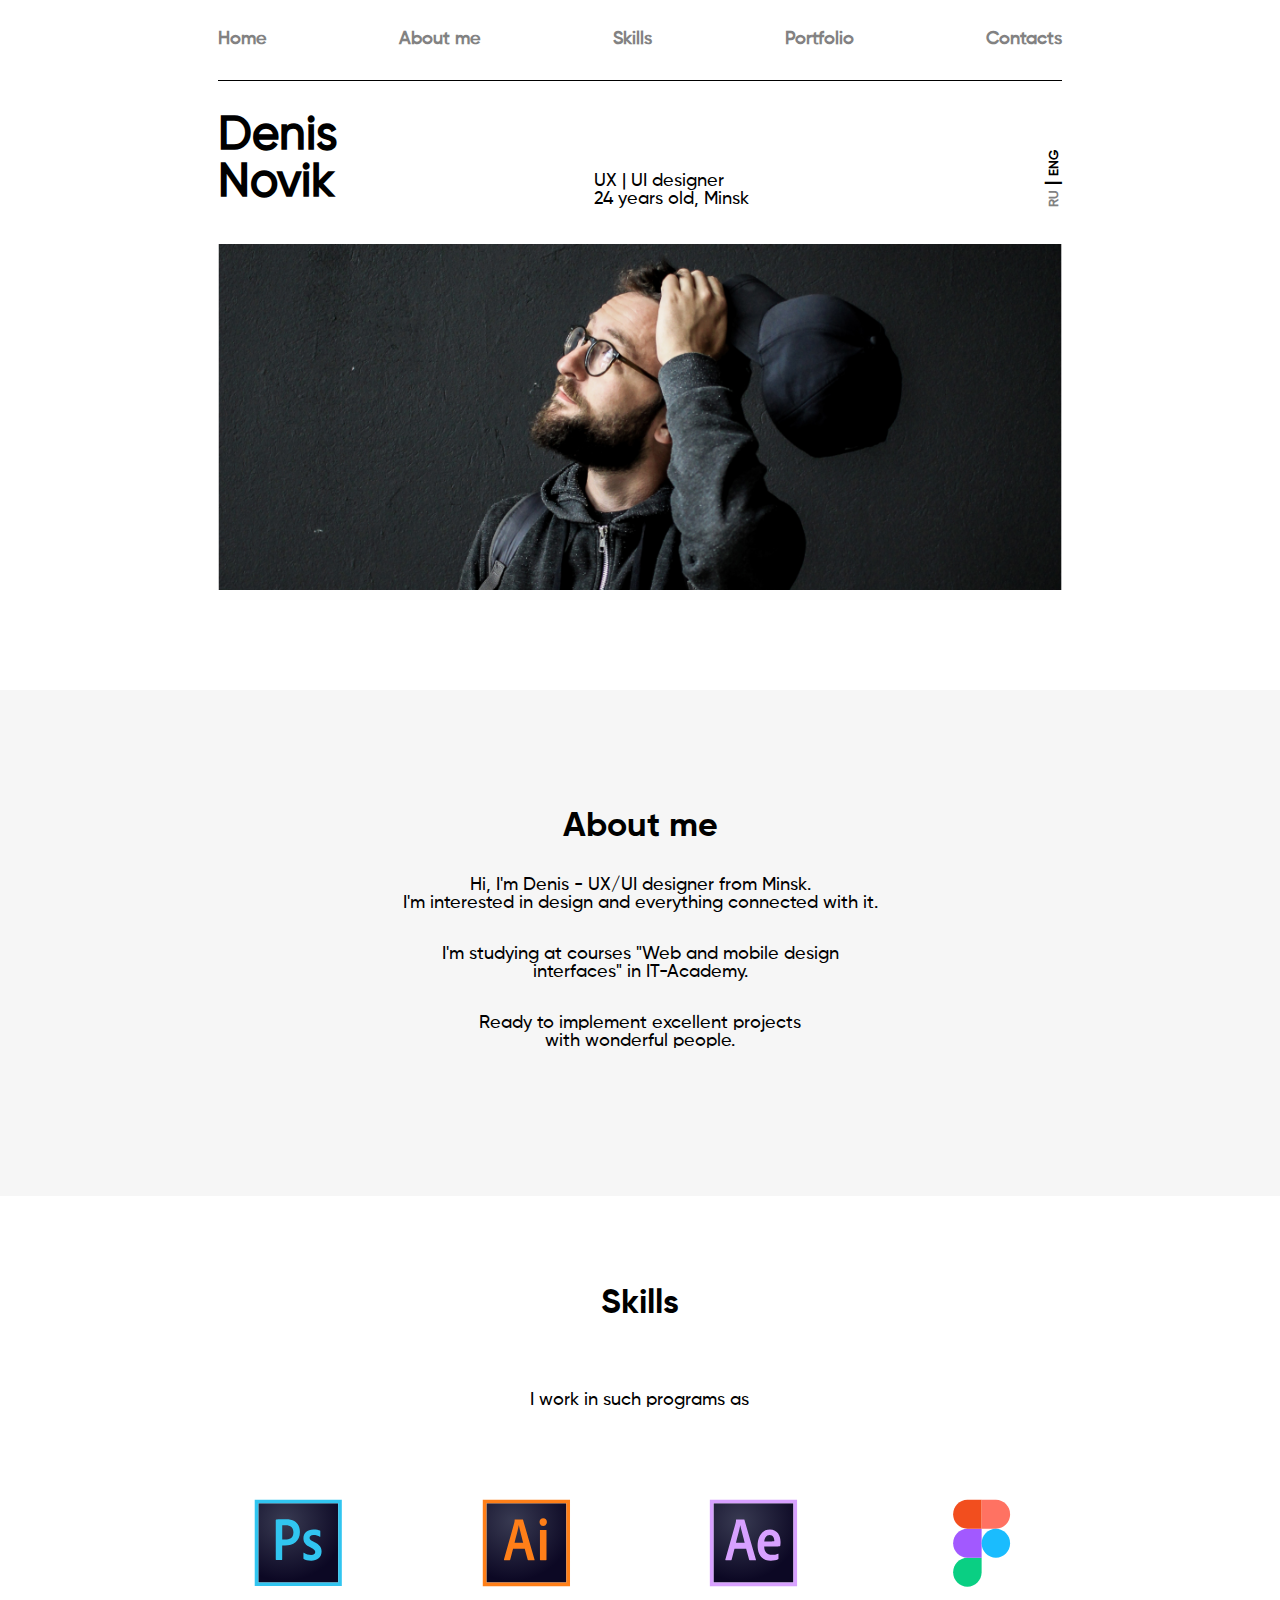
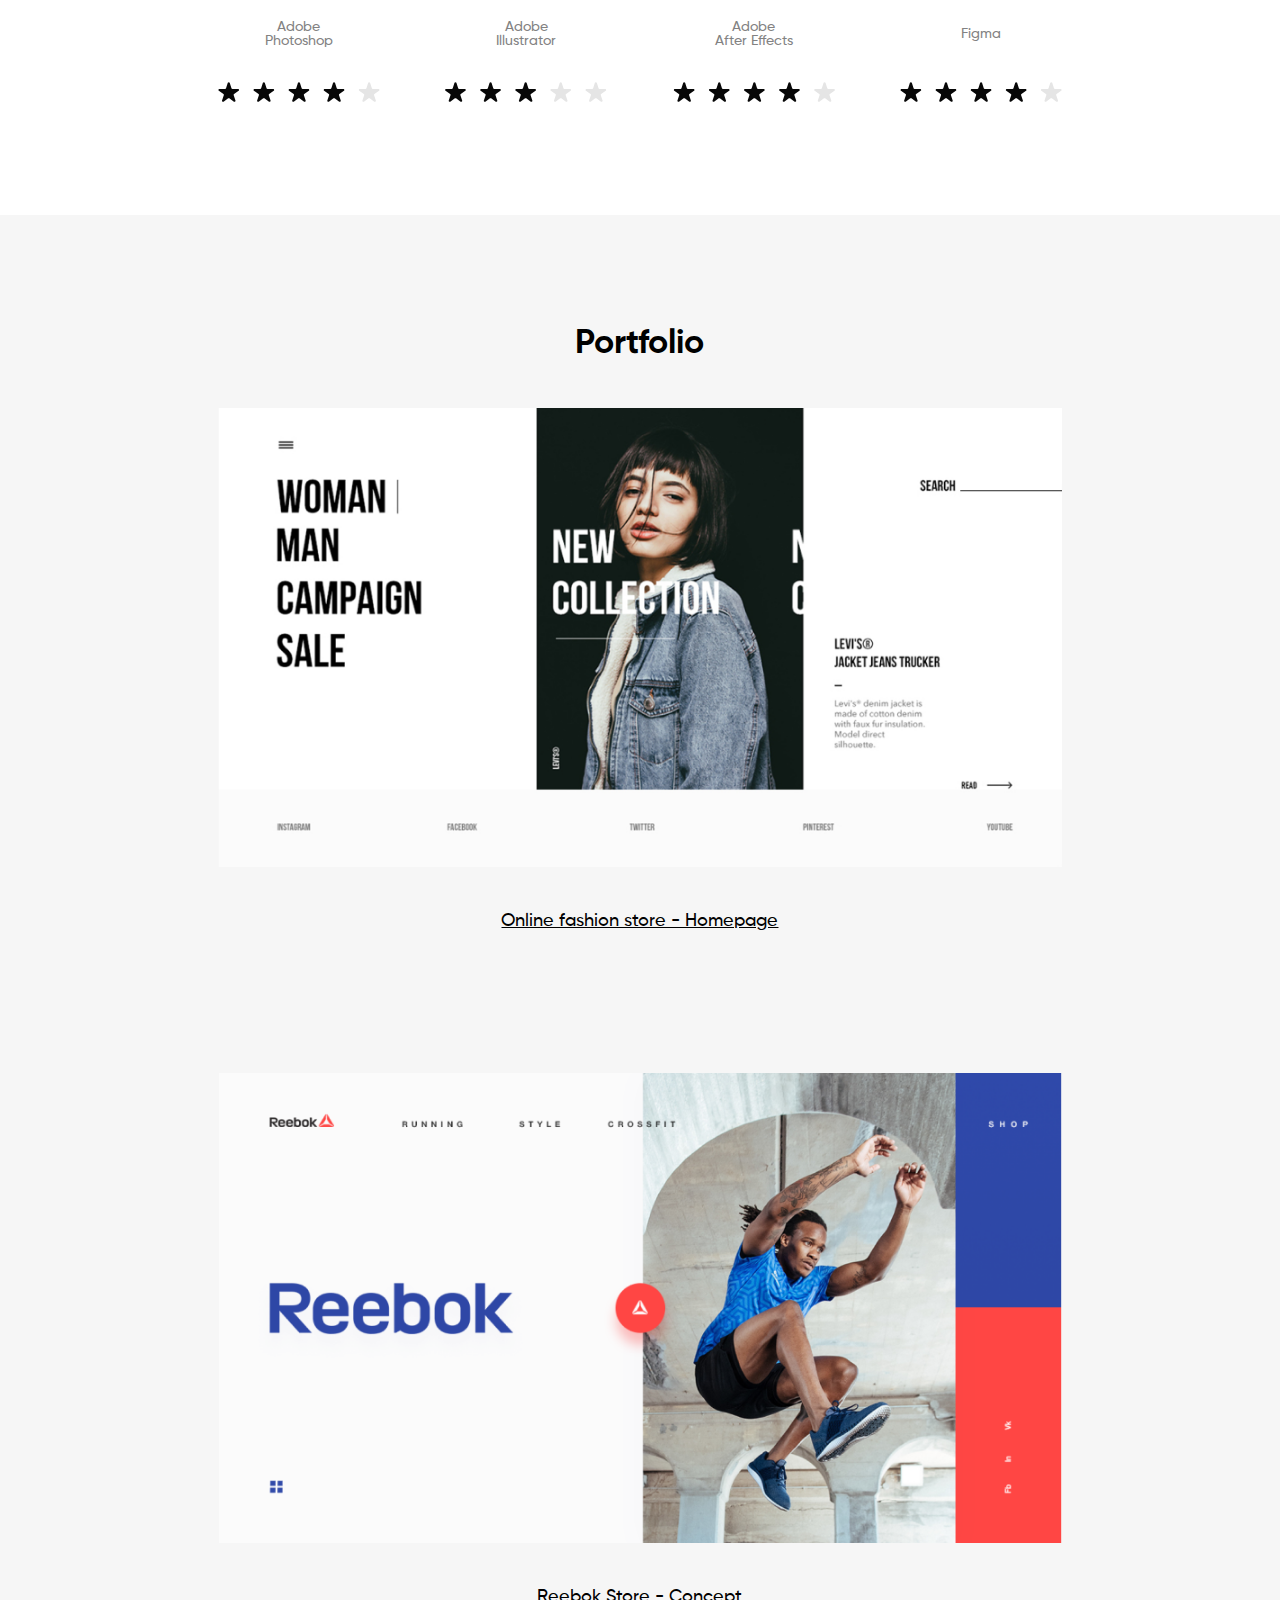
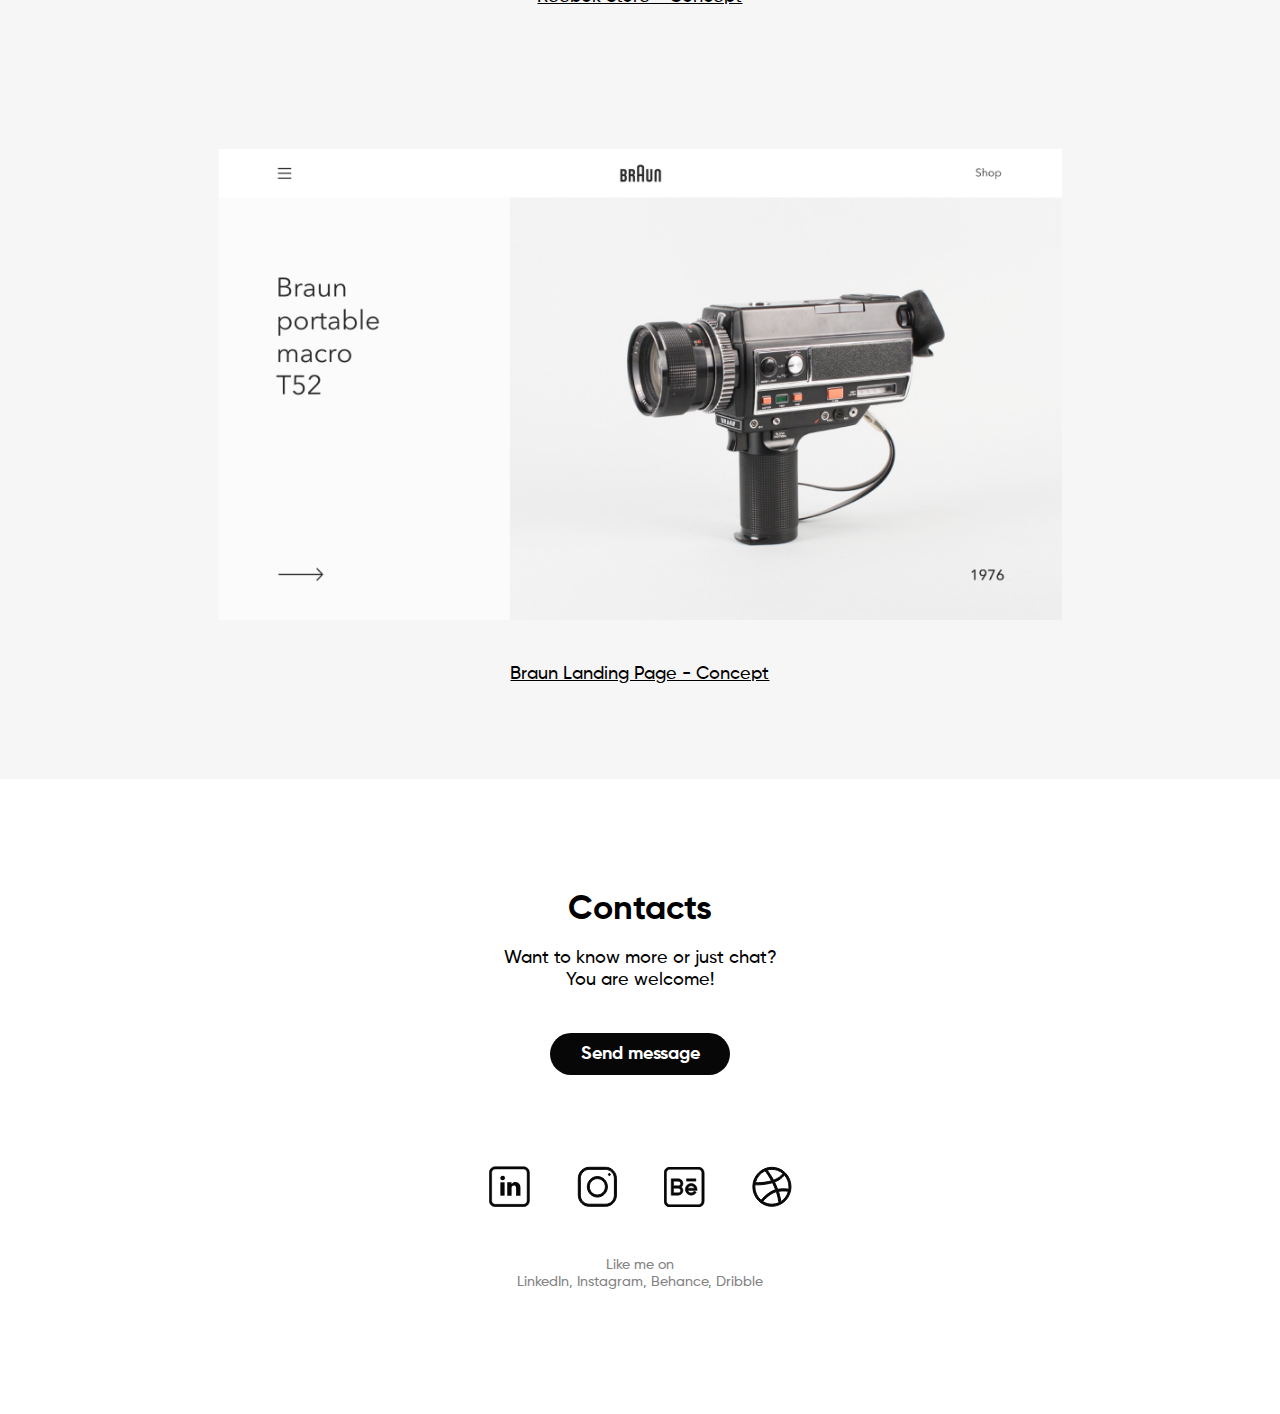
==== commit 3bf21ec1: "added resposability and scrolls" ====
--- a/index.html
+++ b/index.html
@@ -8,16 +8,25 @@
 </head>
 
 <body>
+    <div class="burger__menu">
+        <ul class="burger__body">
+            <li><a href="#" data-goto=".header" class="burger__body-item">Home</a></li>
+            <li><a href="#" data-goto=".about" class="burger__body-item">About me</a></li>
+            <li><a href="#" data-goto=".skills" class="burger__body-item">Skills</a></li>
+            <li><a href="#" data-goto=".portfolio" class="burger__body-item">Portfolio</a></li>
+            <li><a href="#" data-goto=".contacts" class="burger__body-item">Contacts</a></li>
+        </ul>
+    </div>
     <div class="wrapper">
         <div class="content">
             <div class="header">
-                <div class="header__buttons">
-                    <button class="header__buttons-style">Home</button>
-                    <button class="header__buttons-style">About me</button>
-                    <button class="header__buttons-style">Skills</button>
-                    <button class="header__buttons-style">Portfolio</button>
-                    <button class="header__buttons-style">Contacts</button>
-                </div>
+                <ul class="header__buttons">
+                    <li><a class="header__buttons-style" data-goto=".header" href="#">Home</a></li>
+                    <li><a class="header__buttons-style" data-goto=".about" href="#">About me</a></li>
+                    <li><a class="header__buttons-style" data-goto=".skills" href="#">Skills</a></li>
+                    <li><a class="header__buttons-style" data-goto=".portfolio" href="#">Portfolio</a></li>
+                    <li><a class="header__buttons-style" data-goto=".contacts" href="#">Contacts</a></li>
+                </ul>
                 <hr>
                 <div class="header__text">
                     <div class="header__name">Denis<br>Novik</div>
@@ -26,6 +35,15 @@
                         <button class="ru">RU</button> | <button class="eng">ENG</button>
                     </div>
                 </div>
+                <div class="burger__button">
+                    <span></span>
+                    <span></span>
+                    <span></span>
+                </div>
+                <div class="header__img-mobile-c">
+                    <div class="header__img-mobile"></div>
+                </div>
+
                 <img class="header__img" src="./img/BSPP2266.png" alt="main" class="header__img-img">
             </div>
         </div>
@@ -204,6 +222,7 @@
                 </div>
             </div>
         </div>
+        </section>
     </div>
     <div class="portfolio">
         <div class="portfolio__content">
@@ -222,16 +241,35 @@
             </div>
         </div>
     </div>
+    </section>
     <div class="contacts">
         <div class="contacts__title">Contacts</div>
         <div class="contacts__text">Want to know more or just chat?<br>You are welcome!</div>
         <button class="contacts__button">Send message</button>
         <div class="contacts__social">
-            <button class="social-media"><svg xmlns="http://www.w3.org/2000/svg" width="40" height="41"
-                    viewBox="0 0 24 24">
-                    <path
-                        d="M19 0h-14c-2.761 0-5 2.239-5 5v14c0 2.761 2.239 5 5 5h14c2.762 0 5-2.239 5-5v-14c0-2.761-2.238-5-5-5zm-11 19h-3v-11h3v11zm-1.5-12.268c-.966 0-1.75-.79-1.75-1.764s.784-1.764 1.75-1.764 1.75.79 1.75 1.764-.783 1.764-1.75 1.764zm13.5 12.268h-3v-5.604c0-3.368-4-3.113-4 0v5.604h-3v-11h3v1.765c1.396-2.586 7-2.777 7 2.476v6.759z" />
-                </svg></button>
+            <button class="social-media"><svg width="41" height="41" viewBox="0 0 41 41" fill="none"
+                    xmlns="http://www.w3.org/2000/svg">
+                    <path
+                        d="M34.5749 0.642578H6.17579C2.93143 0.642578 0.291992 3.27494 0.291992 6.51061V34.8336C0.291992 38.0693 2.93143 40.7017 6.17579 40.7017H34.5749C37.8193 40.7017 40.4587 38.0693 40.4587 34.8336V6.51061C40.4587 3.27494 37.8193 0.642578 34.5749 0.642578ZM38.1052 34.8336C38.1052 36.775 36.5215 38.3544 34.5749 38.3544H6.17579C4.22923 38.3544 2.64551 36.775 2.64551 34.8336V6.51061C2.64551 4.56927 4.22923 2.98979 6.17579 2.98979H34.5749C36.5215 2.98979 38.1052 4.56927 38.1052 6.51061V34.8336Z"
+                        fill="#070707" stroke="#070707" stroke-width="0.5" />
+                    <mask id="path-2-inside-1_169_11" fill="white">
+                        <path
+                            d="M31.4199 29.6787C29.9833 29.6787 28.5569 29.6787 27.1084 29.6787C27.1084 29.6094 27.1084 29.5448 27.1084 29.4801C27.1084 27.1456 27.1081 24.8111 27.1087 22.4769C27.1087 21.98 27.0718 21.4893 26.947 21.0047C26.4316 19.0061 24.2058 19.1229 23.3203 20.0701C22.8753 20.5461 22.5845 21.0841 22.5723 21.7489C22.5695 21.9071 22.5603 22.0656 22.5603 22.2237C22.5593 24.6398 22.5597 27.0561 22.5597 29.4721C22.5597 29.5374 22.5597 29.6027 22.5597 29.6775C21.1173 29.6775 19.6912 29.6775 18.2559 29.6775C18.2559 25.2222 18.2559 20.7714 18.2559 16.3124C19.6887 16.3124 21.1148 16.3124 22.5575 16.3124C22.5575 16.916 22.5575 17.5106 22.5575 18.1053C22.5689 18.1102 22.5802 18.1154 22.5919 18.1203C22.6227 18.0786 22.654 18.0375 22.6844 17.9955C23.1156 17.3966 23.6111 16.8657 24.2694 16.5067C25.0046 16.1055 25.7988 15.9709 26.6252 15.9948C27.5202 16.0209 28.3694 16.2223 29.1347 16.7038C30.1158 17.3212 30.7136 18.2245 31.0637 19.3081C31.3366 20.1525 31.426 21.0237 31.4269 21.9059C31.4291 24.4445 31.4279 26.9834 31.4276 29.5221C31.4276 29.5717 31.4229 29.6214 31.4199 29.6787Z" />
+                    </mask>
+                    <path
+                        d="M31.4199 29.6787C29.9833 29.6787 28.5569 29.6787 27.1084 29.6787C27.1084 29.6094 27.1084 29.5448 27.1084 29.4801C27.1084 27.1456 27.1081 24.8111 27.1087 22.4769C27.1087 21.98 27.0718 21.4893 26.947 21.0047C26.4316 19.0061 24.2058 19.1229 23.3203 20.0701C22.8753 20.5461 22.5845 21.0841 22.5723 21.7489C22.5695 21.9071 22.5603 22.0656 22.5603 22.2237C22.5593 24.6398 22.5597 27.0561 22.5597 29.4721C22.5597 29.5374 22.5597 29.6027 22.5597 29.6775C21.1173 29.6775 19.6912 29.6775 18.2559 29.6775C18.2559 25.2222 18.2559 20.7714 18.2559 16.3124C19.6887 16.3124 21.1148 16.3124 22.5575 16.3124C22.5575 16.916 22.5575 17.5106 22.5575 18.1053C22.5689 18.1102 22.5802 18.1154 22.5919 18.1203C22.6227 18.0786 22.654 18.0375 22.6844 17.9955C23.1156 17.3966 23.6111 16.8657 24.2694 16.5067C25.0046 16.1055 25.7988 15.9709 26.6252 15.9948C27.5202 16.0209 28.3694 16.2223 29.1347 16.7038C30.1158 17.3212 30.7136 18.2245 31.0637 19.3081C31.3366 20.1525 31.426 21.0237 31.4269 21.9059C31.4291 24.4445 31.4279 26.9834 31.4276 29.5221C31.4276 29.5717 31.4229 29.6214 31.4199 29.6787Z"
+                        fill="#070707" />
+                    <path
+                        d="M31.4199 29.6787V29.7093H31.4489L31.4504 29.6804L31.4199 29.6787ZM27.1084 29.6787H27.0778V29.7093H27.1084V29.6787ZM27.1087 22.4769L27.1393 22.4769V22.4769H27.1087ZM26.947 21.0047L26.9767 20.9971L26.9767 20.997L26.947 21.0047ZM23.3203 20.0701L23.3427 20.091L23.3427 20.091L23.3203 20.0701ZM22.5723 21.7489L22.5417 21.7484L22.5417 21.7484L22.5723 21.7489ZM22.5603 22.2237L22.5909 22.2237V22.2237H22.5603ZM22.5597 29.6775V29.7081H22.5903V29.6775H22.5597ZM18.2559 29.6775H18.2253V29.7081H18.2559V29.6775ZM18.2559 16.3124V16.2818H18.2253V16.3124H18.2559ZM22.5575 16.3124H22.5881V16.2818H22.5575V16.3124ZM22.5575 18.1053H22.5269V18.1254L22.5454 18.1334L22.5575 18.1053ZM22.5919 18.1203L22.5801 18.1485L22.6023 18.1578L22.6166 18.1385L22.5919 18.1203ZM22.6844 17.9955L22.7092 18.0135L22.7093 18.0134L22.6844 17.9955ZM24.2694 16.5067L24.2841 16.5336L24.2841 16.5336L24.2694 16.5067ZM26.6252 15.9948L26.6261 15.9643L26.6261 15.9643L26.6252 15.9948ZM29.1347 16.7038L29.151 16.6779L29.151 16.6779L29.1347 16.7038ZM31.0637 19.3081L31.0345 19.3175L31.0345 19.3175L31.0637 19.3081ZM31.4269 21.9059L31.4576 21.9058V21.9058L31.4269 21.9059ZM31.4276 29.5221L31.397 29.5221V29.5221H31.4276ZM31.4199 29.6481C31.4171 29.6481 31.4143 29.6481 31.4115 29.6481C31.4087 29.6481 31.4058 29.6481 31.403 29.6481C31.4002 29.6481 31.3974 29.6481 31.3946 29.6481C31.3918 29.6481 31.389 29.6481 31.3862 29.6481C31.3834 29.6481 31.3806 29.6481 31.3778 29.6481C31.375 29.6481 31.3722 29.6481 31.3694 29.6481C31.3666 29.6481 31.3638 29.6481 31.361 29.6481C31.3582 29.6481 31.3553 29.6481 31.3525 29.6481C31.3497 29.6481 31.3469 29.6481 31.3441 29.6481C31.3413 29.6481 31.3385 29.6481 31.3357 29.6481C31.3329 29.6481 31.3301 29.6481 31.3273 29.6481C31.3245 29.6481 31.3217 29.6481 31.3189 29.6481C31.3161 29.6481 31.3133 29.6481 31.3105 29.6481C31.3077 29.6481 31.3049 29.6481 31.3021 29.6481C31.2993 29.6481 31.2964 29.6481 31.2936 29.6481C31.2908 29.6481 31.288 29.6481 31.2852 29.6481C31.2824 29.6481 31.2796 29.6481 31.2768 29.6481C31.274 29.6481 31.2712 29.6481 31.2684 29.6481C31.2656 29.6481 31.2628 29.6481 31.26 29.6481C31.2572 29.6481 31.2544 29.6481 31.2516 29.6481C31.2488 29.6481 31.246 29.6481 31.2432 29.6481C31.2404 29.6481 31.2376 29.6481 31.2347 29.6481C31.2319 29.6481 31.2291 29.6481 31.2263 29.6481C31.2235 29.6481 31.2207 29.6481 31.2179 29.6481C31.2151 29.6481 31.2123 29.6481 31.2095 29.6481C31.2067 29.6481 31.2039 29.6481 31.2011 29.6481C31.1983 29.6481 31.1955 29.6481 31.1927 29.6481C31.1899 29.6481 31.1871 29.6481 31.1843 29.6481C31.1815 29.6481 31.1787 29.6481 31.1759 29.6481C31.1731 29.6481 31.1703 29.6481 31.1675 29.6481C31.1647 29.6481 31.1618 29.6481 31.159 29.6481C31.1562 29.6481 31.1534 29.6481 31.1506 29.6481C31.1478 29.6481 31.145 29.6481 31.1422 29.6481C31.1394 29.6481 31.1366 29.6481 31.1338 29.6481C31.131 29.6481 31.1282 29.6481 31.1254 29.6481C31.1226 29.6481 31.1198 29.6481 31.117 29.6481C31.1142 29.6481 31.1114 29.6481 31.1086 29.6481C31.1058 29.6481 31.103 29.6481 31.1002 29.6481C31.0974 29.6481 31.0946 29.6481 31.0918 29.6481C31.089 29.6481 31.0862 29.6481 31.0834 29.6481C31.0806 29.6481 31.0777 29.6481 31.0749 29.6481C31.0721 29.6481 31.0693 29.6481 31.0665 29.6481C31.0637 29.6481 31.0609 29.6481 31.0581 29.6481C31.0553 29.6481 31.0525 29.6481 31.0497 29.6481C31.0469 29.6481 31.0441 29.6481 31.0413 29.6481C31.0385 29.6481 31.0357 29.6481 31.0329 29.6481C31.0301 29.6481 31.0273 29.6481 31.0245 29.6481C31.0217 29.6481 31.0189 29.6481 31.0161 29.6481C31.0133 29.6481 31.0105 29.6481 31.0077 29.6481C31.0049 29.6481 31.0021 29.6481 30.9993 29.6481C30.9965 29.6481 30.9937 29.6481 30.9909 29.6481C30.9881 29.6481 30.9853 29.6481 30.9825 29.6481C30.9797 29.6481 30.9769 29.6481 30.9741 29.6481C30.9712 29.6481 30.9684 29.6481 30.9656 29.6481C30.9628 29.6481 30.96 29.6481 30.9572 29.6481C30.9544 29.6481 30.9516 29.6481 30.9488 29.6481C30.946 29.6481 30.9432 29.6481 30.9404 29.6481C30.9376 29.6481 30.9348 29.6481 30.932 29.6481C30.9292 29.6481 30.9264 29.6481 30.9236 29.6481C30.9208 29.6481 30.918 29.6481 30.9152 29.6481C30.9124 29.6481 30.9096 29.6481 30.9068 29.6481C30.904 29.6481 30.9012 29.6481 30.8984 29.6481C30.8956 29.6481 30.8928 29.6481 30.89 29.6481C30.8872 29.6481 30.8844 29.6481 30.8816 29.6481C30.8788 29.6481 30.876 29.6481 30.8732 29.6481C30.8704 29.6481 30.8676 29.6481 30.8648 29.6481C30.862 29.6481 30.8592 29.6481 30.8564 29.6481C30.8536 29.6481 30.8508 29.6481 30.848 29.6481C30.8452 29.6481 30.8424 29.6481 30.8396 29.6481C30.8368 29.6481 30.834 29.6481 30.8312 29.6481C30.8284 29.6481 30.8256 29.6481 30.8227 29.6481C30.8199 29.6481 30.8171 29.6481 30.8143 29.6481C30.8115 29.6481 30.8087 29.6481 30.8059 29.6481C30.8031 29.6481 30.8003 29.6481 30.7975 29.6481C30.7947 29.6481 30.7919 29.6481 30.7891 29.6481C30.7863 29.6481 30.7835 29.6481 30.7807 29.6481C30.7779 29.6481 30.7751 29.6481 30.7723 29.6481C30.7695 29.6481 30.7667 29.6481 30.7639 29.6481C30.7611 29.6481 30.7583 29.6481 30.7555 29.6481C30.7527 29.6481 30.7499 29.6481 30.7471 29.6481C30.7443 29.6481 30.7415 29.6481 30.7387 29.6481C30.7359 29.6481 30.7331 29.6481 30.7303 29.6481C30.7275 29.6481 30.7247 29.6481 30.7219 29.6481C30.7191 29.6481 30.7163 29.6481 30.7135 29.6481C30.7107 29.6481 30.7079 29.6481 30.7051 29.6481C30.7023 29.6481 30.6995 29.6481 30.6967 29.6481C30.6939 29.6481 30.6911 29.6481 30.6883 29.6481C30.6855 29.6481 30.6827 29.6481 30.6799 29.6481C30.6771 29.6481 30.6743 29.6481 30.6715 29.6481C30.6687 29.6481 30.6659 29.6481 30.6631 29.6481C30.6603 29.6481 30.6575 29.6481 30.6547 29.6481C30.6519 29.6481 30.6491 29.6481 30.6463 29.6481C30.6435 29.6481 30.6407 29.6481 30.6379 29.6481C30.6351 29.6481 30.6323 29.6481 30.6295 29.6481C30.6267 29.6481 30.6239 29.6481 30.6211 29.6481C30.6183 29.6481 30.6155 29.6481 30.6127 29.6481C30.6099 29.6481 30.6071 29.6481 30.6043 29.6481C30.6015 29.6481 30.5987 29.6481 30.5959 29.6481C30.5931 29.6481 30.5903 29.6481 30.5875 29.6481C30.5847 29.6481 30.5819 29.6481 30.5791 29.6481C30.5763 29.6481 30.5735 29.6481 30.5707 29.6481C30.5679 29.6481 30.5651 29.6481 30.5623 29.6481C30.5595 29.6481 30.5567 29.6481 30.5539 29.6481C30.5511 29.6481 30.5483 29.6481 30.5455 29.6481C30.5427 29.6481 30.5399 29.6481 30.5371 29.6481C30.5343 29.6481 30.5315 29.6481 30.5287 29.6481C30.5259 29.6481 30.5231 29.6481 30.5203 29.6481C30.5175 29.6481 30.5147 29.6481 30.5119 29.6481C30.5091 29.6481 30.5063 29.6481 30.5035 29.6481C30.5007 29.6481 30.4979 29.6481 30.4951 29.6481C30.4923 29.6481 30.4895 29.6481 30.4867 29.6481C30.4839 29.6481 30.4811 29.6481 30.4783 29.6481C30.4755 29.6481 30.4727 29.6481 30.4699 29.6481C30.4671 29.6481 30.4643 29.6481 30.4615 29.6481C30.4587 29.6481 30.4559 29.6481 30.4531 29.6481C30.4503 29.6481 30.4475 29.6481 30.4447 29.6481C30.4419 29.6481 30.4391 29.6481 30.4363 29.6481C30.4335 29.6481 30.4307 29.6481 30.4279 29.6481C30.4251 29.6481 30.4223 29.6481 30.4195 29.6481C30.4167 29.6481 30.4139 29.6481 30.4111 29.6481C30.4083 29.6481 30.4055 29.6481 30.4027 29.6481C30.3999 29.6481 30.3971 29.6481 30.3943 29.6481C30.3915 29.6481 30.3887 29.6481 30.3859 29.6481C30.3831 29.6481 30.3803 29.6481 30.3775 29.6481C30.3747 29.6481 30.3719 29.6481 30.3691 29.6481C30.3663 29.6481 30.3635 29.6481 30.3607 29.6481C30.3579 29.6481 30.3551 29.6481 30.3523 29.6481C30.3495 29.6481 30.3467 29.6481 30.3439 29.6481C30.3411 29.6481 30.3383 29.6481 30.3355 29.6481C30.3327 29.6481 30.3299 29.6481 30.3271 29.6481C30.3243 29.6481 30.3215 29.6481 30.3187 29.6481C30.3159 29.6481 30.3131 29.6481 30.3103 29.6481C30.3075 29.6481 30.3047 29.6481 30.3019 29.6481C30.2991 29.6481 30.2963 29.6481 30.2935 29.6481C30.2907 29.6481 30.2879 29.6481 30.2851 29.6481C30.2823 29.6481 30.2795 29.6481 30.2767 29.6481C30.2739 29.6481 30.2711 29.6481 30.2683 29.6481C30.2655 29.6481 30.2627 29.6481 30.2599 29.6481C30.2571 29.6481 30.2543 29.6481 30.2515 29.6481C30.2487 29.6481 30.2459 29.6481 30.2431 29.6481C30.2403 29.6481 30.2375 29.6481 30.2347 29.6481C30.2319 29.6481 30.2291 29.6481 30.2263 29.6481C30.2235 29.6481 30.2207 29.6481 30.2179 29.6481C30.2151 29.6481 30.2123 29.6481 30.2095 29.6481C30.2067 29.6481 30.2039 29.6481 30.2011 29.6481C30.1983 29.6481 30.1955 29.6481 30.1927 29.6481C30.1899 29.6481 30.1871 29.6481 30.1843 29.6481C30.1815 29.6481 30.1787 29.6481 30.1759 29.6481C30.1731 29.6481 30.1703 29.6481 30.1675 29.6481C30.1647 29.6481 30.1619 29.6481 30.1591 29.6481C30.1563 29.6481 30.1535 29.6481 30.1507 29.6481C30.1479 29.6481 30.1451 29.6481 30.1423 29.6481C30.1395 29.6481 30.1367 29.6481 30.1339 29.6481C30.1311 29.6481 30.1283 29.6481 30.1255 29.6481C30.1227 29.6481 30.1199 29.6481 30.1171 29.6481C30.1143 29.6481 30.1115 29.6481 30.1087 29.6481C30.1059 29.6481 30.1031 29.6481 30.1003 29.6481C30.0975 29.6481 30.0947 29.6481 30.0919 29.6481C30.0891 29.6481 30.0863 29.6481 30.0835 29.6481C30.0807 29.6481 30.0779 29.6481 30.0751 29.6481C30.0723 29.6481 30.0695 29.6481 30.0667 29.6481C30.0639 29.6481 30.0611 29.6481 30.0583 29.6481C30.0555 29.6481 30.0527 29.6481 30.0499 29.6481C30.0471 29.6481 30.0443 29.6481 30.0415 29.6481C30.0387 29.6481 30.0359 29.6481 30.0331 29.6481C30.0303 29.6481 30.0275 29.6481 30.0247 29.6481C30.0219 29.6481 30.0191 29.6481 30.0163 29.6481C30.0135 29.6481 30.0107 29.6481 30.0079 29.6481C30.0051 29.6481 30.0023 29.6481 29.9995 29.6481C29.9967 29.6481 29.9939 29.6481 29.9911 29.6481C29.9883 29.6481 29.9855 29.6481 29.9827 29.6481C29.9799 29.6481 29.9771 29.6481 29.9743 29.6481C29.9715 29.6481 29.9687 29.6481 29.9659 29.6481C29.9631 29.6481 29.9603 29.6481 29.9575 29.6481C29.9547 29.6481 29.9519 29.6481 29.9491 29.6481C29.9463 29.6481 29.9435 29.6481 29.9407 29.6481C29.9379 29.6481 29.9351 29.6481 29.9323 29.6481C29.9295 29.6481 29.9267 29.6481 29.9239 29.6481C29.9211 29.6481 29.9183 29.6481 29.9155 29.6481C29.9127 29.6481 29.9099 29.6481 29.9071 29.6481C29.9043 29.6481 29.9015 29.6481 29.8987 29.6481C29.8959 29.6481 29.8931 29.6481 29.8903 29.6481C29.8875 29.6481 29.8847 29.6481 29.8819 29.6481C29.8791 29.6481 29.8763 29.6481 29.8735 29.6481C29.8707 29.6481 29.8679 29.6481 29.8651 29.6481C29.8623 29.6481 29.8595 29.6481 29.8567 29.6481C29.8539 29.6481 29.8511 29.6481 29.8483 29.6481C29.8455 29.6481 29.8427 29.6481 29.8399 29.6481C29.8371 29.6481 29.8343 29.6481 29.8315 29.6481C29.8287 29.6481 29.8259 29.6481 29.8231 29.6481C29.8203 29.6481 29.8175 29.6481 29.8147 29.6481C29.8119 29.6481 29.8091 29.6481 29.8063 29.6481C29.8035 29.6481 29.8007 29.6481 29.7979 29.6481C29.7951 29.6481 29.7923 29.6481 29.7895 29.6481C29.7867 29.6481 29.7839 29.6481 29.7811 29.6481C29.7783 29.6481 29.7755 29.6481 29.7727 29.6481C29.7699 29.6481 29.7671 29.6481 29.7643 29.6481C29.7615 29.6481 29.7587 29.6481 29.7559 29.6481C29.7531 29.6481 29.7503 29.6481 29.7475 29.6481C29.7447 29.6481 29.7419 29.6481 29.7391 29.6481C29.7363 29.6481 29.7335 29.6481 29.7307 29.6481C29.7279 29.6481 29.7251 29.6481 29.7223 29.6481C29.7195 29.6481 29.7167 29.6481 29.7139 29.6481C29.7111 29.6481 29.7083 29.6481 29.7055 29.6481C29.7027 29.6481 29.6999 29.6481 29.6971 29.6481C29.6943 29.6481 29.6915 29.6481 29.6887 29.6481C29.6859 29.6481 29.6831 29.6481 29.6803 29.6481C29.6775 29.6481 29.6747 29.6481 29.6719 29.6481C29.6691 29.6481 29.6663 29.6481 29.6635 29.6481C29.6607 29.6481 29.6579 29.6481 29.6551 29.6481C29.6523 29.6481 29.6495 29.6481 29.6467 29.6481C29.6439 29.6481 29.6411 29.6481 29.6383 29.6481C29.6355 29.6481 29.6327 29.6481 29.6299 29.6481C29.6271 29.6481 29.6243 29.6481 29.6215 29.6481C29.6187 29.6481 29.6159 29.6481 29.6131 29.6481C29.6103 29.6481 29.6075 29.6481 29.6047 29.6481C29.6019 29.6481 29.5991 29.6481 29.5963 29.6481C29.5935 29.6481 29.5907 29.6481 29.5879 29.6481C29.5851 29.6481 29.5823 29.6481 29.5795 29.6481C29.5767 29.6481 29.5739 29.6481 29.5711 29.6481C29.5683 29.6481 29.5655 29.6481 29.5627 29.6481C29.5599 29.6481 29.5571 29.6481 29.5543 29.6481C29.5515 29.6481 29.5487 29.6481 29.5459 29.6481C29.5431 29.6481 29.5403 29.6481 29.5375 29.6481C29.5347 29.6481 29.5319 29.6481 29.5291 29.6481C29.5263 29.6481 29.5235 29.6481 29.5207 29.6481C29.5179 29.6481 29.5151 29.6481 29.5123 29.6481C29.5095 29.6481 29.5067 29.6481 29.5039 29.6481C29.5011 29.6481 29.4983 29.6481 29.4955 29.6481C29.4927 29.6481 29.4899 29.6481 29.4871 29.6481C29.4843 29.6481 29.4815 29.6481 29.4787 29.6481C29.4759 29.6481 29.4731 29.6481 29.4703 29.6481C29.4675 29.6481 29.4647 29.6481 29.4619 29.6481C29.4591 29.6481 29.4563 29.6481 29.4535 29.6481C29.4507 29.6481 29.4479 29.6481 29.4451 29.6481C29.4423 29.6481 29.4395 29.6481 29.4367 29.6481C29.4339 29.6481 29.4311 29.6481 29.4283 29.6481C29.4255 29.6481 29.4227 29.6481 29.4199 29.6481C29.4171 29.6481 29.4143 29.6481 29.4115 29.6481C29.4087 29.6481 29.4059 29.6481 29.4031 29.6481C29.4003 29.6481 29.3975 29.6481 29.3947 29.6481C29.3919 29.6481 29.3891 29.6481 29.3863 29.6481C29.3835 29.6481 29.3807 29.6481 29.3779 29.6481C29.3751 29.6481 29.3723 29.6481 29.3695 29.6481C29.3667 29.6481 29.3639 29.6481 29.3611 29.6481C29.3583 29.6481 29.3555 29.6481 29.3527 29.6481C29.3499 29.6481 29.3471 29.6481 29.3443 29.6481C29.3415 29.6481 29.3387 29.6481 29.3359 29.6481C29.3331 29.6481 29.3303 29.6481 29.3275 29.6481C29.3247 29.6481 29.3219 29.6481 29.3191 29.6481C29.3163 29.6481 29.3135 29.6481 29.3107 29.6481C29.3079 29.6481 29.3051 29.6481 29.3023 29.6481C29.2994 29.6481 29.2966 29.6481 29.2938 29.6481C29.291 29.6481 29.2882 29.6481 29.2854 29.6481C29.2826 29.6481 29.2798 29.6481 29.277 29.6481C29.2742 29.6481 29.2714 29.6481 29.2686 29.6481C29.2658 29.6481 29.263 29.6481 29.2602 29.6481C29.2574 29.6481 29.2546 29.6481 29.2518 29.6481C29.249 29.6481 29.2462 29.6481 29.2434 29.6481C29.2406 29.6481 29.2378 29.6481 29.235 29.6481C29.2322 29.6481 29.2294 29.6481 29.2266 29.6481C29.2238 29.6481 29.221 29.6481 29.2182 29.6481C29.2154 29.6481 29.2126 29.6481 29.2098 29.6481C29.207 29.6481 29.2042 29.6481 29.2014 29.6481C29.1986 29.6481 29.1958 29.6481 29.193 29.6481C29.1902 29.6481 29.1874 29.6481 29.1846 29.6481C29.1818 29.6481 29.179 29.6481 29.1762 29.6481C29.1734 29.6481 29.1706 29.6481 29.1678 29.6481C29.165 29.6481 29.1622 29.6481 29.1594 29.6481C29.1566 29.6481 29.1537 29.6481 29.1509 29.6481C29.1481 29.6481 29.1453 29.6481 29.1425 29.6481C29.1397 29.6481 29.1369 29.6481 29.1341 29.6481C29.1313 29.6481 29.1285 29.6481 29.1257 29.6481C29.1229 29.6481 29.1201 29.6481 29.1173 29.6481C29.1145 29.6481 29.1117 29.6481 29.1089 29.6481C29.1061 29.6481 29.1033 29.6481 29.1005 29.6481C29.0977 29.6481 29.0949 29.6481 29.0921 29.6481C29.0893 29.6481 29.0865 29.6481 29.0837 29.6481C29.0809 29.6481 29.0781 29.6481 29.0753 29.6481C29.0725 29.6481 29.0697 29.6481 29.0669 29.6481C29.0641 29.6481 29.0613 29.6481 29.0585 29.6481C29.0557 29.6481 29.0529 29.6481 29.05 29.6481C29.0472 29.6481 29.0444 29.6481 29.0416 29.6481C29.0388 29.6481 29.036 29.6481 29.0332 29.6481C29.0304 29.6481 29.0276 29.6481 29.0248 29.6481C29.022 29.6481 29.0192 29.6481 29.0164 29.6481C29.0136 29.6481 29.0108 29.6481 29.008 29.6481C29.0052 29.6481 29.0024 29.6481 28.9996 29.6481C28.9968 29.6481 28.994 29.6481 28.9912 29.6481C28.9884 29.6481 28.9856 29.6481 28.9828 29.6481C28.98 29.6481 28.9772 29.6481 28.9744 29.6481C28.9716 29.6481 28.9688 29.6481 28.9659 29.6481C28.9631 29.6481 28.9603 29.6481 28.9575 29.6481C28.9547 29.6481 28.9519 29.6481 28.9491 29.6481C28.9463 29.6481 28.9435 29.6481 28.9407 29.6481C28.9379 29.6481 28.9351 29.6481 28.9323 29.6481C28.9295 29.6481 28.9267 29.6481 28.9239 29.6481C28.9211 29.6481 28.9183 29.6481 28.9155 29.6481C28.9127 29.6481 28.9099 29.6481 28.9071 29.6481C28.9043 29.6481 28.9015 29.6481 28.8987 29.6481C28.8959 29.6481 28.893 29.6481 28.8902 29.6481C28.8874 29.6481 28.8846 29.6481 28.8818 29.6481C28.879 29.6481 28.8762 29.6481 28.8734 29.6481C28.8706 29.6481 28.8678 29.6481 28.865 29.6481C28.8622 29.6481 28.8594 29.6481 28.8566 29.6481C28.8538 29.6481 28.851 29.6481 28.8482 29.6481C28.8454 29.6481 28.8426 29.6481 28.8398 29.6481C28.837 29.6481 28.8342 29.6481 28.8313 29.6481C28.8285 29.6481 28.8257 29.6481 28.8229 29.6481C28.8201 29.6481 28.8173 29.6481 28.8145 29.6481C28.8117 29.6481 28.8089 29.6481 28.8061 29.6481C28.8033 29.6481 28.8005 29.6481 28.7977 29.6481C28.7949 29.6481 28.7921 29.6481 28.7893 29.6481C28.7865 29.6481 28.7837 29.6481 28.7809 29.6481C28.7781 29.6481 28.7752 29.6481 28.7724 29.6481C28.7696 29.6481 28.7668 29.6481 28.764 29.6481C28.7612 29.6481 28.7584 29.6481 28.7556 29.6481C28.7528 29.6481 28.75 29.6481 28.7472 29.6481C28.7444 29.6481 28.7416 29.6481 28.7388 29.6481C28.736 29.6481 28.7332 29.6481 28.7304 29.6481C28.7276 29.6481 28.7248 29.6481 28.7219 29.6481C28.7191 29.6481 28.7163 29.6481 28.7135 29.6481C28.7107 29.6481 28.7079 29.6481 28.7051 29.6481C28.7023 29.6481 28.6995 29.6481 28.6967 29.6481C28.6939 29.6481 28.6911 29.6481 28.6883 29.6481C28.6855 29.6481 28.6827 29.6481 28.6799 29.6481C28.6771 29.6481 28.6742 29.6481 28.6714 29.6481C28.6686 29.6481 28.6658 29.6481 28.663 29.6481C28.6602 29.6481 28.6574 29.6481 28.6546 29.6481C28.6518 29.6481 28.649 29.6481 28.6462 29.6481C28.6434 29.6481 28.6406 29.6481 28.6378 29.6481C28.635 29.6481 28.6321 29.6481 28.6293 29.6481C28.6265 29.6481 28.6237 29.6481 28.6209 29.6481C28.6181 29.6481 28.6153 29.6481 28.6125 29.6481C28.6097 29.6481 28.6069 29.6481 28.6041 29.6481C28.6013 29.6481 28.5985 29.6481 28.5957 29.6481C28.5929 29.6481 28.59 29.6481 28.5872 29.6481C28.5844 29.6481 28.5816 29.6481 28.5788 29.6481C28.576 29.6481 28.5732 29.6481 28.5704 29.6481C28.5676 29.6481 28.5648 29.6481 28.562 29.6481C28.5592 29.6481 28.5564 29.6481 28.5536 29.6481C28.5507 29.6481 28.5479 29.6481 28.5451 29.6481C28.5423 29.6481 28.5395 29.6481 28.5367 29.6481C28.5339 29.6481 28.5311 29.6481 28.5283 29.6481C28.5255 29.6481 28.5227 29.6481 28.5199 29.6481C28.5171 29.6481 28.5142 29.6481 28.5114 29.6481C28.5086 29.6481 28.5058 29.6481 28.503 29.6481C28.5002 29.6481 28.4974 29.6481 28.4946 29.6481C28.4918 29.6481 28.489 29.6481 28.4862 29.6481C28.4834 29.6481 28.4806 29.6481 28.4777 29.6481C28.4749 29.6481 28.4721 29.6481 28.4693 29.6481C28.4665 29.6481 28.4637 29.6481 28.4609 29.6481C28.4581 29.6481 28.4553 29.6481 28.4525 29.6481C28.4497 29.6481 28.4469 29.6481 28.444 29.6481C28.4412 29.6481 28.4384 29.6481 28.4356 29.6481C28.4328 29.6481 28.43 29.6481 28.4272 29.6481C28.4244 29.6481 28.4216 29.6481 28.4188 29.6481C28.416 29.6481 28.4132 29.6481 28.4103 29.6481C28.4075 29.6481 28.4047 29.6481 28.4019 29.6481C28.3991 29.6481 28.3963 29.6481 28.3935 29.6481C28.3907 29.6481 28.3879 29.6481 28.3851 29.6481C28.3823 29.6481 28.3794 29.6481 28.3766 29.6481C28.3738 29.6481 28.371 29.6481 28.3682 29.6481C28.3654 29.6481 28.3626 29.6481 28.3598 29.6481C28.357 29.6481 28.3542 29.6481 28.3513 29.6481C28.3485 29.6481 28.3457 29.6481 28.3429 29.6481C28.3401 29.6481 28.3373 29.6481 28.3345 29.6481C28.3317 29.6481 28.3289 29.6481 28.3261 29.6481C28.3233 29.6481 28.3204 29.6481 28.3176 29.6481C28.3148 29.6481 28.312 29.6481 28.3092 29.6481C28.3064 29.6481 28.3036 29.6481 28.3008 29.6481C28.298 29.6481 28.2952 29.6481 28.2923 29.6481C28.2895 29.6481 28.2867 29.6481 28.2839 29.6481C28.2811 29.6481 28.2783 29.6481 28.2755 29.6481C28.2727 29.6481 28.2699 29.6481 28.267 29.6481C28.2642 29.6481 28.2614 29.6481 28.2586 29.6481C28.2558 29.6481 28.253 29.6481 28.2502 29.6481C28.2474 29.6481 28.2446 29.6481 28.2418 29.6481C28.2389 29.6481 28.2361 29.6481 28.2333 29.6481C28.2305 29.6481 28.2277 29.6481 28.2249 29.6481C28.2221 29.6481 28.2193 29.6481 28.2165 29.6481C28.2136 29.6481 28.2108 29.6481 28.208 29.6481C28.2052 29.6481 28.2024 29.6481 28.1996 29.6481C28.1968 29.6481 28.194 29.6481 28.1912 29.6481C28.1883 29.6481 28.1855 29.6481 28.1827 29.6481C28.1799 29.6481 28.1771 29.6481 28.1743 29.6481C28.1715 29.6481 28.1687 29.6481 28.1658 29.6481C28.163 29.6481 28.1602 29.6481 28.1574 29.6481C28.1546 29.6481 28.1518 29.6481 28.149 29.6481C28.1462 29.6481 28.1434 29.6481 28.1405 29.6481C28.1377 29.6481 28.1349 29.6481 28.1321 29.6481C28.1293 29.6481 28.1265 29.6481 28.1237 29.6481C28.1209 29.6481 28.118 29.6481 28.1152 29.6481C28.1124 29.6481 28.1096 29.6481 28.1068 29.6481C28.104 29.6481 28.1012 29.6481 28.0984 29.6481C28.0955 29.6481 28.0927 29.6481 28.0899 29.6481C28.0871 29.6481 28.0843 29.6481 28.0815 29.6481C28.0787 29.6481 28.0758 29.6481 28.073 29.6481C28.0702 29.6481 28.0674 29.6481 28.0646 29.6481C28.0618 29.6481 28.059 29.6481 28.0562 29.6481C28.0533 29.6481 28.0505 29.6481 28.0477 29.6481C28.0449 29.6481 28.0421 29.6481 28.0393 29.6481C28.0365 29.6481 28.0337 29.6481 28.0308 29.6481C28.028 29.6481 28.0252 29.6481 28.0224 29.6481C28.0196 29.6481 28.0168 29.6481 28.014 29.6481C28.0111 29.6481 28.0083 29.6481 28.0055 29.6481C28.0027 29.6481 27.9999 29.6481 27.9971 29.6481C27.9943 29.6481 27.9914 29.6481 27.9886 29.6481C27.9858 29.6481 27.983 29.6481 27.9802 29.6481C27.9774 29.6481 27.9746 29.6481 27.9717 29.6481C27.9689 29.6481 27.9661 29.6481 27.9633 29.6481C27.9605 29.6481 27.9577 29.6481 27.9549 29.6481C27.952 29.6481 27.9492 29.6481 27.9464 29.6481C27.9436 29.6481 27.9408 29.6481 27.938 29.6481C27.9352 29.6481 27.9323 29.6481 27.9295 29.6481C27.9267 29.6481 27.9239 29.6481 27.9211 29.6481C27.9183 29.6481 27.9154 29.6481 27.9126 29.6481C27.9098 29.6481 27.907 29.6481 27.9042 29.6481C27.9014 29.6481 27.8986 29.6481 27.8957 29.6481C27.8929 29.6481 27.8901 29.6481 27.8873 29.6481C27.8845 29.6481 27.8817 29.6481 27.8788 29.6481C27.876 29.6481 27.8732 29.6481 27.8704 29.6481C27.8676 29.6481 27.8648 29.6481 27.8619 29.6481C27.8591 29.6481 27.8563 29.6481 27.8535 29.6481C27.8507 29.6481 27.8479 29.6481 27.8451 29.6481C27.8422 29.6481 27.8394 29.6481 27.8366 29.6481C27.8338 29.6481 27.831 29.6481 27.8282 29.6481C27.8253 29.6481 27.8225 29.6481 27.8197 29.6481C27.8169 29.6481 27.8141 29.6481 27.8113 29.6481C27.8084 29.6481 27.8056 29.6481 27.8028 29.6481C27.8 29.6481 27.7972 29.6481 27.7944 29.6481C27.7915 29.6481 27.7887 29.6481 27.7859 29.6481C27.7831 29.6481 27.7803 29.6481 27.7774 29.6481C27.7746 29.6481 27.7718 29.6481 27.769 29.6481C27.7662 29.6481 27.7634 29.6481 27.7605 29.6481C27.7577 29.6481 27.7549 29.6481 27.7521 29.6481C27.7493 29.6481 27.7465 29.6481 27.7436 29.6481C27.7408 29.6481 27.738 29.6481 27.7352 29.6481C27.7324 29.6481 27.7295 29.6481 27.7267 29.6481C27.7239 29.6481 27.7211 29.6481 27.7183 29.6481C27.7155 29.6481 27.7126 29.6481 27.7098 29.6481C27.707 29.6481 27.7042 29.6481 27.7014 29.6481C27.6985 29.6481 27.6957 29.6481 27.6929 29.6481C27.6901 29.6481 27.6873 29.6481 27.6845 29.6481C27.6816 29.6481 27.6788 29.6481 27.676 29.6481C27.6732 29.6481 27.6704 29.6481 27.6675 29.6481C27.6647 29.6481 27.6619 29.6481 27.6591 29.6481C27.6563 29.6481 27.6534 29.6481 27.6506 29.6481C27.6478 29.6481 27.645 29.6481 27.6422 29.6481C27.6393 29.6481 27.6365 29.6481 27.6337 29.6481C27.6309 29.6481 27.6281 29.6481 27.6252 29.6481C27.6224 29.6481 27.6196 29.6481 27.6168 29.6481C27.614 29.6481 27.6111 29.6481 27.6083 29.6481C27.6055 29.6481 27.6027 29.6481 27.5999 29.6481C27.597 29.6481 27.5942 29.6481 27.5914 29.6481C27.5886 29.6481 27.5858 29.6481 27.5829 29.6481C27.5801 29.6481 27.5773 29.6481 27.5745 29.6481C27.5717 29.6481 27.5688 29.6481 27.566 29.6481C27.5632 29.6481 27.5604 29.6481 27.5576 29.6481C27.5547 29.6481 27.5519 29.6481 27.5491 29.6481C27.5463 29.6481 27.5435 29.6481 27.5406 29.6481C27.5378 29.6481 27.535 29.6481 27.5322 29.6481C27.5293 29.6481 27.5265 29.6481 27.5237 29.6481C27.5209 29.6481 27.5181 29.6481 27.5152 29.6481C27.5124 29.6481 27.5096 29.6481 27.5068 29.6481C27.504 29.6481 27.5011 29.6481 27.4983 29.6481C27.4955 29.6481 27.4927 29.6481 27.4898 29.6481C27.487 29.6481 27.4842 29.6481 27.4814 29.6481C27.4786 29.6481 27.4757 29.6481 27.4729 29.6481C27.4701 29.6481 27.4673 29.6481 27.4644 29.6481C27.4616 29.6481 27.4588 29.6481 27.456 29.6481C27.4532 29.6481 27.4503 29.6481 27.4475 29.6481C27.4447 29.6481 27.4419 29.6481 27.439 29.6481C27.4362 29.6481 27.4334 29.6481 27.4306 29.6481C27.4277 29.6481 27.4249 29.6481 27.4221 29.6481C27.4193 29.6481 27.4165 29.6481 27.4136 29.6481C27.4108 29.6481 27.408 29.6481 27.4052 29.6481C27.4023 29.6481 27.3995 29.6481 27.3967 29.6481C27.3939 29.6481 27.391 29.6481 27.3882 29.6481C27.3854 29.6481 27.3826 29.6481 27.3797 29.6481C27.3769 29.6481 27.3741 29.6481 27.3713 29.6481C27.3685 29.6481 27.3656 29.6481 27.3628 29.6481C27.36 29.6481 27.3572 29.6481 27.3543 29.6481C27.3515 29.6481 27.3487 29.6481 27.3459 29.6481C27.343 29.6481 27.3402 29.6481 27.3374 29.6481C27.3346 29.6481 27.3317 29.6481 27.3289 29.6481C27.3261 29.6481 27.3233 29.6481 27.3204 29.6481C27.3176 29.6481 27.3148 29.6481 27.312 29.6481C27.3091 29.6481 27.3063 29.6481 27.3035 29.6481C27.3007 29.6481 27.2978 29.6481 27.295 29.6481C27.2922 29.6481 27.2894 29.6481 27.2865 29.6481C27.2837 29.6481 27.2809 29.6481 27.278 29.6481C27.2752 29.6481 27.2724 29.6481 27.2696 29.6481C27.2667 29.6481 27.2639 29.6481 27.2611 29.6481C27.2583 29.6481 27.2554 29.6481 27.2526 29.6481C27.2498 29.6481 27.247 29.6481 27.2441 29.6481C27.2413 29.6481 27.2385 29.6481 27.2357 29.6481C27.2328 29.6481 27.23 29.6481 27.2272 29.6481C27.2243 29.6481 27.2215 29.6481 27.2187 29.6481C27.2159 29.6481 27.213 29.6481 27.2102 29.6481C27.2074 29.6481 27.2046 29.6481 27.2017 29.6481C27.1989 29.6481 27.1961 29.6481 27.1932 29.6481C27.1904 29.6481 27.1876 29.6481 27.1848 29.6481C27.1819 29.6481 27.1791 29.6481 27.1763 29.6481C27.1735 29.6481 27.1706 29.6481 27.1678 29.6481C27.165 29.6481 27.1621 29.6481 27.1593 29.6481C27.1565 29.6481 27.1537 29.6481 27.1508 29.6481C27.148 29.6481 27.1452 29.6481 27.1423 29.6481C27.1395 29.6481 27.1367 29.6481 27.1339 29.6481C27.131 29.6481 27.1282 29.6481 27.1254 29.6481C27.1225 29.6481 27.1197 29.6481 27.1169 29.6481C27.1141 29.6481 27.1112 29.6481 27.1084 29.6481V29.7093C27.1112 29.7093 27.1141 29.7093 27.1169 29.7093C27.1197 29.7093 27.1225 29.7093 27.1254 29.7093C27.1282 29.7093 27.131 29.7093 27.1339 29.7093C27.1367 29.7093 27.1395 29.7093 27.1423 29.7093C27.1452 29.7093 27.148 29.7093 27.1508 29.7093C27.1537 29.7093 27.1565 29.7093 27.1593 29.7093C27.1621 29.7093 27.165 29.7093 27.1678 29.7093C27.1706 29.7093 27.1735 29.7093 27.1763 29.7093C27.1791 29.7093 27.1819 29.7093 27.1848 29.7093C27.1876 29.7093 27.1904 29.7093 27.1932 29.7093C27.1961 29.7093 27.1989 29.7093 27.2017 29.7093C27.2046 29.7093 27.2074 29.7093 27.2102 29.7093C27.213 29.7093 27.2159 29.7093 27.2187 29.7093C27.2215 29.7093 27.2243 29.7093 27.2272 29.7093C27.23 29.7093 27.2328 29.7093 27.2357 29.7093C27.2385 29.7093 27.2413 29.7093 27.2441 29.7093C27.247 29.7093 27.2498 29.7093 27.2526 29.7093C27.2554 29.7093 27.2583 29.7093 27.2611 29.7093C27.2639 29.7093 27.2667 29.7093 27.2696 29.7093C27.2724 29.7093 27.2752 29.7093 27.278 29.7093C27.2809 29.7093 27.2837 29.7093 27.2865 29.7093C27.2894 29.7093 27.2922 29.7093 27.295 29.7093C27.2978 29.7093 27.3007 29.7093 27.3035 29.7093C27.3063 29.7093 27.3091 29.7093 27.312 29.7093C27.3148 29.7093 27.3176 29.7093 27.3204 29.7093C27.3233 29.7093 27.3261 29.7093 27.3289 29.7093C27.3317 29.7093 27.3346 29.7093 27.3374 29.7093C27.3402 29.7093 27.343 29.7093 27.3459 29.7093C27.3487 29.7093 27.3515 29.7093 27.3543 29.7093C27.3572 29.7093 27.36 29.7093 27.3628 29.7093C27.3656 29.7093 27.3685 29.7093 27.3713 29.7093C27.3741 29.7093 27.3769 29.7093 27.3797 29.7093C27.3826 29.7093 27.3854 29.7093 27.3882 29.7093C27.391 29.7093 27.3939 29.7093 27.3967 29.7093C27.3995 29.7093 27.4023 29.7093 27.4052 29.7093C27.408 29.7093 27.4108 29.7093 27.4136 29.7093C27.4165 29.7093 27.4193 29.7093 27.4221 29.7093C27.4249 29.7093 27.4277 29.7093 27.4306 29.7093C27.4334 29.7093 27.4362 29.7093 27.439 29.7093C27.4419 29.7093 27.4447 29.7093 27.4475 29.7093C27.4503 29.7093 27.4532 29.7093 27.456 29.7093C27.4588 29.7093 27.4616 29.7093 27.4644 29.7093C27.4673 29.7093 27.4701 29.7093 27.4729 29.7093C27.4757 29.7093 27.4786 29.7093 27.4814 29.7093C27.4842 29.7093 27.487 29.7093 27.4898 29.7093C27.4927 29.7093 27.4955 29.7093 27.4983 29.7093C27.5011 29.7093 27.504 29.7093 27.5068 29.7093C27.5096 29.7093 27.5124 29.7093 27.5152 29.7093C27.5181 29.7093 27.5209 29.7093 27.5237 29.7093C27.5265 29.7093 27.5293 29.7093 27.5322 29.7093C27.535 29.7093 27.5378 29.7093 27.5406 29.7093C27.5435 29.7093 27.5463 29.7093 27.5491 29.7093C27.5519 29.7093 27.5547 29.7093 27.5576 29.7093C27.5604 29.7093 27.5632 29.7093 27.566 29.7093C27.5688 29.7093 27.5717 29.7093 27.5745 29.7093C27.5773 29.7093 27.5801 29.7093 27.5829 29.7093C27.5858 29.7093 27.5886 29.7093 27.5914 29.7093C27.5942 29.7093 27.597 29.7093 27.5999 29.7093C27.6027 29.7093 27.6055 29.7093 27.6083 29.7093C27.6111 29.7093 27.614 29.7093 27.6168 29.7093C27.6196 29.7093 27.6224 29.7093 27.6252 29.7093C27.6281 29.7093 27.6309 29.7093 27.6337 29.7093C27.6365 29.7093 27.6393 29.7093 27.6422 29.7093C27.645 29.7093 27.6478 29.7093 27.6506 29.7093C27.6534 29.7093 27.6563 29.7093 27.6591 29.7093C27.6619 29.7093 27.6647 29.7093 27.6675 29.7093C27.6704 29.7093 27.6732 29.7093 27.676 29.7093C27.6788 29.7093 27.6816 29.7093 27.6845 29.7093C27.6873 29.7093 27.6901 29.7093 27.6929 29.7093C27.6957 29.7093 27.6985 29.7093 27.7014 29.7093C27.7042 29.7093 27.707 29.7093 27.7098 29.7093C27.7126 29.7093 27.7155 29.7093 27.7183 29.7093C27.7211 29.7093 27.7239 29.7093 27.7267 29.7093C27.7295 29.7093 27.7324 29.7093 27.7352 29.7093C27.738 29.7093 27.7408 29.7093 27.7436 29.7093C27.7465 29.7093 27.7493 29.7093 27.7521 29.7093C27.7549 29.7093 27.7577 29.7093 27.7605 29.7093C27.7634 29.7093 27.7662 29.7093 27.769 29.7093C27.7718 29.7093 27.7746 29.7093 27.7774 29.7093C27.7803 29.7093 27.7831 29.7093 27.7859 29.7093C27.7887 29.7093 27.7915 29.7093 27.7944 29.7093C27.7972 29.7093 27.8 29.7093 27.8028 29.7093C27.8056 29.7093 27.8084 29.7093 27.8113 29.7093C27.8141 29.7093 27.8169 29.7093 27.8197 29.7093C27.8225 29.7093 27.8253 29.7093 27.8282 29.7093C27.831 29.7093 27.8338 29.7093 27.8366 29.7093C27.8394 29.7093 27.8422 29.7093 27.8451 29.7093C27.8479 29.7093 27.8507 29.7093 27.8535 29.7093C27.8563 29.7093 27.8591 29.7093 27.8619 29.7093C27.8648 29.7093 27.8676 29.7093 27.8704 29.7093C27.8732 29.7093 27.876 29.7093 27.8788 29.7093C27.8817 29.7093 27.8845 29.7093 27.8873 29.7093C27.8901 29.7093 27.8929 29.7093 27.8957 29.7093C27.8986 29.7093 27.9014 29.7093 27.9042 29.7093C27.907 29.7093 27.9098 29.7093 27.9126 29.7093C27.9154 29.7093 27.9183 29.7093 27.9211 29.7093C27.9239 29.7093 27.9267 29.7093 27.9295 29.7093C27.9323 29.7093 27.9352 29.7093 27.938 29.7093C27.9408 29.7093 27.9436 29.7093 27.9464 29.7093C27.9492 29.7093 27.952 29.7093 27.9549 29.7093C27.9577 29.7093 27.9605 29.7093 27.9633 29.7093C27.9661 29.7093 27.9689 29.7093 27.9717 29.7093C27.9746 29.7093 27.9774 29.7093 27.9802 29.7093C27.983 29.7093 27.9858 29.7093 27.9886 29.7093C27.9914 29.7093 27.9943 29.7093 27.9971 29.7093C27.9999 29.7093 28.0027 29.7093 28.0055 29.7093C28.0083 29.7093 28.0111 29.7093 28.014 29.7093C28.0168 29.7093 28.0196 29.7093 28.0224 29.7093C28.0252 29.7093 28.028 29.7093 28.0308 29.7093C28.0337 29.7093 28.0365 29.7093 28.0393 29.7093C28.0421 29.7093 28.0449 29.7093 28.0477 29.7093C28.0505 29.7093 28.0533 29.7093 28.0562 29.7093C28.059 29.7093 28.0618 29.7093 28.0646 29.7093C28.0674 29.7093 28.0702 29.7093 28.073 29.7093C28.0758 29.7093 28.0787 29.7093 28.0815 29.7093C28.0843 29.7093 28.0871 29.7093 28.0899 29.7093C28.0927 29.7093 28.0955 29.7093 28.0984 29.7093C28.1012 29.7093 28.104 29.7093 28.1068 29.7093C28.1096 29.7093 28.1124 29.7093 28.1152 29.7093C28.118 29.7093 28.1209 29.7093 28.1237 29.7093C28.1265 29.7093 28.1293 29.7093 28.1321 29.7093C28.1349 29.7093 28.1377 29.7093 28.1405 29.7093C28.1434 29.7093 28.1462 29.7093 28.149 29.7093C28.1518 29.7093 28.1546 29.7093 28.1574 29.7093C28.1602 29.7093 28.163 29.7093 28.1658 29.7093C28.1687 29.7093 28.1715 29.7093 28.1743 29.7093C28.1771 29.7093 28.1799 29.7093 28.1827 29.7093C28.1855 29.7093 28.1883 29.7093 28.1912 29.7093C28.194 29.7093 28.1968 29.7093 28.1996 29.7093C28.2024 29.7093 28.2052 29.7093 28.208 29.7093C28.2108 29.7093 28.2136 29.7093 28.2165 29.7093C28.2193 29.7093 28.2221 29.7093 28.2249 29.7093C28.2277 29.7093 28.2305 29.7093 28.2333 29.7093C28.2361 29.7093 28.2389 29.7093 28.2418 29.7093C28.2446 29.7093 28.2474 29.7093 28.2502 29.7093C28.253 29.7093 28.2558 29.7093 28.2586 29.7093C28.2614 29.7093 28.2642 29.7093 28.267 29.7093C28.2699 29.7093 28.2727 29.7093 28.2755 29.7093C28.2783 29.7093 28.2811 29.7093 28.2839 29.7093C28.2867 29.7093 28.2895 29.7093 28.2923 29.7093C28.2952 29.7093 28.298 29.7093 28.3008 29.7093C28.3036 29.7093 28.3064 29.7093 28.3092 29.7093C28.312 29.7093 28.3148 29.7093 28.3176 29.7093C28.3204 29.7093 28.3233 29.7093 28.3261 29.7093C28.3289 29.7093 28.3317 29.7093 28.3345 29.7093C28.3373 29.7093 28.3401 29.7093 28.3429 29.7093C28.3457 29.7093 28.3485 29.7093 28.3513 29.7093C28.3542 29.7093 28.357 29.7093 28.3598 29.7093C28.3626 29.7093 28.3654 29.7093 28.3682 29.7093C28.371 29.7093 28.3738 29.7093 28.3766 29.7093C28.3794 29.7093 28.3823 29.7093 28.3851 29.7093C28.3879 29.7093 28.3907 29.7093 28.3935 29.7093C28.3963 29.7093 28.3991 29.7093 28.4019 29.7093C28.4047 29.7093 28.4075 29.7093 28.4103 29.7093C28.4132 29.7093 28.416 29.7093 28.4188 29.7093C28.4216 29.7093 28.4244 29.7093 28.4272 29.7093C28.43 29.7093 28.4328 29.7093 28.4356 29.7093C28.4384 29.7093 28.4412 29.7093 28.444 29.7093C28.4469 29.7093 28.4497 29.7093 28.4525 29.7093C28.4553 29.7093 28.4581 29.7093 28.4609 29.7093C28.4637 29.7093 28.4665 29.7093 28.4693 29.7093C28.4721 29.7093 28.4749 29.7093 28.4777 29.7093C28.4806 29.7093 28.4834 29.7093 28.4862 29.7093C28.489 29.7093 28.4918 29.7093 28.4946 29.7093C28.4974 29.7093 28.5002 29.7093 28.503 29.7093C28.5058 29.7093 28.5086 29.7093 28.5114 29.7093C28.5142 29.7093 28.5171 29.7093 28.5199 29.7093C28.5227 29.7093 28.5255 29.7093 28.5283 29.7093C28.5311 29.7093 28.5339 29.7093 28.5367 29.7093C28.5395 29.7093 28.5423 29.7093 28.5451 29.7093C28.5479 29.7093 28.5507 29.7093 28.5536 29.7093C28.5564 29.7093 28.5592 29.7093 28.562 29.7093C28.5648 29.7093 28.5676 29.7093 28.5704 29.7093C28.5732 29.7093 28.576 29.7093 28.5788 29.7093C28.5816 29.7093 28.5844 29.7093 28.5872 29.7093C28.59 29.7093 28.5929 29.7093 28.5957 29.7093C28.5985 29.7093 28.6013 29.7093 28.6041 29.7093C28.6069 29.7093 28.6097 29.7093 28.6125 29.7093C28.6153 29.7093 28.6181 29.7093 28.6209 29.7093C28.6237 29.7093 28.6265 29.7093 28.6293 29.7093C28.6321 29.7093 28.635 29.7093 28.6378 29.7093C28.6406 29.7093 28.6434 29.7093 28.6462 29.7093C28.649 29.7093 28.6518 29.7093 28.6546 29.7093C28.6574 29.7093 28.6602 29.7093 28.663 29.7093C28.6658 29.7093 28.6686 29.7093 28.6714 29.7093C28.6742 29.7093 28.6771 29.7093 28.6799 29.7093C28.6827 29.7093 28.6855 29.7093 28.6883 29.7093C28.6911 29.7093 28.6939 29.7093 28.6967 29.7093C28.6995 29.7093 28.7023 29.7093 28.7051 29.7093C28.7079 29.7093 28.7107 29.7093 28.7135 29.7093C28.7163 29.7093 28.7191 29.7093 28.7219 29.7093C28.7248 29.7093 28.7276 29.7093 28.7304 29.7093C28.7332 29.7093 28.736 29.7093 28.7388 29.7093C28.7416 29.7093 28.7444 29.7093 28.7472 29.7093C28.75 29.7093 28.7528 29.7093 28.7556 29.7093C28.7584 29.7093 28.7612 29.7093 28.764 29.7093C28.7668 29.7093 28.7696 29.7093 28.7724 29.7093C28.7752 29.7093 28.7781 29.7093 28.7809 29.7093C28.7837 29.7093 28.7865 29.7093 28.7893 29.7093C28.7921 29.7093 28.7949 29.7093 28.7977 29.7093C28.8005 29.7093 28.8033 29.7093 28.8061 29.7093C28.8089 29.7093 28.8117 29.7093 28.8145 29.7093C28.8173 29.7093 28.8201 29.7093 28.8229 29.7093C28.8257 29.7093 28.8285 29.7093 28.8313 29.7093C28.8342 29.7093 28.837 29.7093 28.8398 29.7093C28.8426 29.7093 28.8454 29.7093 28.8482 29.7093C28.851 29.7093 28.8538 29.7093 28.8566 29.7093C28.8594 29.7093 28.8622 29.7093 28.865 29.7093C28.8678 29.7093 28.8706 29.7093 28.8734 29.7093C28.8762 29.7093 28.879 29.7093 28.8818 29.7093C28.8846 29.7093 28.8874 29.7093 28.8902 29.7093C28.893 29.7093 28.8959 29.7093 28.8987 29.7093C28.9015 29.7093 28.9043 29.7093 28.9071 29.7093C28.9099 29.7093 28.9127 29.7093 28.9155 29.7093C28.9183 29.7093 28.9211 29.7093 28.9239 29.7093C28.9267 29.7093 28.9295 29.7093 28.9323 29.7093C28.9351 29.7093 28.9379 29.7093 28.9407 29.7093C28.9435 29.7093 28.9463 29.7093 28.9491 29.7093C28.9519 29.7093 28.9547 29.7093 28.9575 29.7093C28.9603 29.7093 28.9631 29.7093 28.9659 29.7093C28.9688 29.7093 28.9716 29.7093 28.9744 29.7093C28.9772 29.7093 28.98 29.7093 28.9828 29.7093C28.9856 29.7093 28.9884 29.7093 28.9912 29.7093C28.994 29.7093 28.9968 29.7093 28.9996 29.7093C29.0024 29.7093 29.0052 29.7093 29.008 29.7093C29.0108 29.7093 29.0136 29.7093 29.0164 29.7093C29.0192 29.7093 29.022 29.7093 29.0248 29.7093C29.0276 29.7093 29.0304 29.7093 29.0332 29.7093C29.036 29.7093 29.0388 29.7093 29.0416 29.7093C29.0444 29.7093 29.0472 29.7093 29.05 29.7093C29.0529 29.7093 29.0557 29.7093 29.0585 29.7093C29.0613 29.7093 29.0641 29.7093 29.0669 29.7093C29.0697 29.7093 29.0725 29.7093 29.0753 29.7093C29.0781 29.7093 29.0809 29.7093 29.0837 29.7093C29.0865 29.7093 29.0893 29.7093 29.0921 29.7093C29.0949 29.7093 29.0977 29.7093 29.1005 29.7093C29.1033 29.7093 29.1061 29.7093 29.1089 29.7093C29.1117 29.7093 29.1145 29.7093 29.1173 29.7093C29.1201 29.7093 29.1229 29.7093 29.1257 29.7093C29.1285 29.7093 29.1313 29.7093 29.1341 29.7093C29.1369 29.7093 29.1397 29.7093 29.1425 29.7093C29.1453 29.7093 29.1481 29.7093 29.1509 29.7093C29.1537 29.7093 29.1566 29.7093 29.1594 29.7093C29.1622 29.7093 29.165 29.7093 29.1678 29.7093C29.1706 29.7093 29.1734 29.7093 29.1762 29.7093C29.179 29.7093 29.1818 29.7093 29.1846 29.7093C29.1874 29.7093 29.1902 29.7093 29.193 29.7093C29.1958 29.7093 29.1986 29.7093 29.2014 29.7093C29.2042 29.7093 29.207 29.7093 29.2098 29.7093C29.2126 29.7093 29.2154 29.7093 29.2182 29.7093C29.221 29.7093 29.2238 29.7093 29.2266 29.7093C29.2294 29.7093 29.2322 29.7093 29.235 29.7093C29.2378 29.7093 29.2406 29.7093 29.2434 29.7093C29.2462 29.7093 29.249 29.7093 29.2518 29.7093C29.2546 29.7093 29.2574 29.7093 29.2602 29.7093C29.263 29.7093 29.2658 29.7093 29.2686 29.7093C29.2714 29.7093 29.2742 29.7093 29.277 29.7093C29.2798 29.7093 29.2826 29.7093 29.2854 29.7093C29.2882 29.7093 29.291 29.7093 29.2938 29.7093C29.2966 29.7093 29.2994 29.7093 29.3023 29.7093C29.3051 29.7093 29.3079 29.7093 29.3107 29.7093C29.3135 29.7093 29.3163 29.7093 29.3191 29.7093C29.3219 29.7093 29.3247 29.7093 29.3275 29.7093C29.3303 29.7093 29.3331 29.7093 29.3359 29.7093C29.3387 29.7093 29.3415 29.7093 29.3443 29.7093C29.3471 29.7093 29.3499 29.7093 29.3527 29.7093C29.3555 29.7093 29.3583 29.7093 29.3611 29.7093C29.3639 29.7093 29.3667 29.7093 29.3695 29.7093C29.3723 29.7093 29.3751 29.7093 29.3779 29.7093C29.3807 29.7093 29.3835 29.7093 29.3863 29.7093C29.3891 29.7093 29.3919 29.7093 29.3947 29.7093C29.3975 29.7093 29.4003 29.7093 29.4031 29.7093C29.4059 29.7093 29.4087 29.7093 29.4115 29.7093C29.4143 29.7093 29.4171 29.7093 29.4199 29.7093C29.4227 29.7093 29.4255 29.7093 29.4283 29.7093C29.4311 29.7093 29.4339 29.7093 29.4367 29.7093C29.4395 29.7093 29.4423 29.7093 29.4451 29.7093C29.4479 29.7093 29.4507 29.7093 29.4535 29.7093C29.4563 29.7093 29.4591 29.7093 29.4619 29.7093C29.4647 29.7093 29.4675 29.7093 29.4703 29.7093C29.4731 29.7093 29.4759 29.7093 29.4787 29.7093C29.4815 29.7093 29.4843 29.7093 29.4871 29.7093C29.4899 29.7093 29.4927 29.7093 29.4955 29.7093C29.4983 29.7093 29.5011 29.7093 29.5039 29.7093C29.5067 29.7093 29.5095 29.7093 29.5123 29.7093C29.5151 29.7093 29.5179 29.7093 29.5207 29.7093C29.5235 29.7093 29.5263 29.7093 29.5291 29.7093C29.5319 29.7093 29.5347 29.7093 29.5375 29.7093C29.5403 29.7093 29.5431 29.7093 29.5459 29.7093C29.5487 29.7093 29.5515 29.7093 29.5543 29.7093C29.5571 29.7093 29.5599 29.7093 29.5627 29.7093C29.5655 29.7093 29.5683 29.7093 29.5711 29.7093C29.5739 29.7093 29.5767 29.7093 29.5795 29.7093C29.5823 29.7093 29.5851 29.7093 29.5879 29.7093C29.5907 29.7093 29.5935 29.7093 29.5963 29.7093C29.5991 29.7093 29.6019 29.7093 29.6047 29.7093C29.6075 29.7093 29.6103 29.7093 29.6131 29.7093C29.6159 29.7093 29.6187 29.7093 29.6215 29.7093C29.6243 29.7093 29.6271 29.7093 29.6299 29.7093C29.6327 29.7093 29.6355 29.7093 29.6383 29.7093C29.6411 29.7093 29.6439 29.7093 29.6467 29.7093C29.6495 29.7093 29.6523 29.7093 29.6551 29.7093C29.6579 29.7093 29.6607 29.7093 29.6635 29.7093C29.6663 29.7093 29.6691 29.7093 29.6719 29.7093C29.6747 29.7093 29.6775 29.7093 29.6803 29.7093C29.6831 29.7093 29.6859 29.7093 29.6887 29.7093C29.6915 29.7093 29.6943 29.7093 29.6971 29.7093C29.6999 29.7093 29.7027 29.7093 29.7055 29.7093C29.7083 29.7093 29.7111 29.7093 29.7139 29.7093C29.7167 29.7093 29.7195 29.7093 29.7223 29.7093C29.7251 29.7093 29.7279 29.7093 29.7307 29.7093C29.7335 29.7093 29.7363 29.7093 29.7391 29.7093C29.7419 29.7093 29.7447 29.7093 29.7475 29.7093C29.7503 29.7093 29.7531 29.7093 29.7559 29.7093C29.7587 29.7093 29.7615 29.7093 29.7643 29.7093C29.7671 29.7093 29.7699 29.7093 29.7727 29.7093C29.7755 29.7093 29.7783 29.7093 29.7811 29.7093C29.7839 29.7093 29.7867 29.7093 29.7895 29.7093C29.7923 29.7093 29.7951 29.7093 29.7979 29.7093C29.8007 29.7093 29.8035 29.7093 29.8063 29.7093C29.8091 29.7093 29.8119 29.7093 29.8147 29.7093C29.8175 29.7093 29.8203 29.7093 29.8231 29.7093C29.8259 29.7093 29.8287 29.7093 29.8315 29.7093C29.8343 29.7093 29.8371 29.7093 29.8399 29.7093C29.8427 29.7093 29.8455 29.7093 29.8483 29.7093C29.8511 29.7093 29.8539 29.7093 29.8567 29.7093C29.8595 29.7093 29.8623 29.7093 29.8651 29.7093C29.8679 29.7093 29.8707 29.7093 29.8735 29.7093C29.8763 29.7093 29.8791 29.7093 29.8819 29.7093C29.8847 29.7093 29.8875 29.7093 29.8903 29.7093C29.8931 29.7093 29.8959 29.7093 29.8987 29.7093C29.9015 29.7093 29.9043 29.7093 29.9071 29.7093C29.9099 29.7093 29.9127 29.7093 29.9155 29.7093C29.9183 29.7093 29.9211 29.7093 29.9239 29.7093C29.9267 29.7093 29.9295 29.7093 29.9323 29.7093C29.9351 29.7093 29.9379 29.7093 29.9407 29.7093C29.9435 29.7093 29.9463 29.7093 29.9491 29.7093C29.9519 29.7093 29.9547 29.7093 29.9575 29.7093C29.9603 29.7093 29.9631 29.7093 29.9659 29.7093C29.9687 29.7093 29.9715 29.7093 29.9743 29.7093C29.9771 29.7093 29.9799 29.7093 29.9827 29.7093C29.9855 29.7093 29.9883 29.7093 29.9911 29.7093C29.9939 29.7093 29.9967 29.7093 29.9995 29.7093C30.0023 29.7093 30.0051 29.7093 30.0079 29.7093C30.0107 29.7093 30.0135 29.7093 30.0163 29.7093C30.0191 29.7093 30.0219 29.7093 30.0247 29.7093C30.0275 29.7093 30.0303 29.7093 30.0331 29.7093C30.0359 29.7093 30.0387 29.7093 30.0415 29.7093C30.0443 29.7093 30.0471 29.7093 30.0499 29.7093C30.0527 29.7093 30.0555 29.7093 30.0583 29.7093C30.0611 29.7093 30.0639 29.7093 30.0667 29.7093C30.0695 29.7093 30.0723 29.7093 30.0751 29.7093C30.0779 29.7093 30.0807 29.7093 30.0835 29.7093C30.0863 29.7093 30.0891 29.7093 30.0919 29.7093C30.0947 29.7093 30.0975 29.7093 30.1003 29.7093C30.1031 29.7093 30.1059 29.7093 30.1087 29.7093C30.1115 29.7093 30.1143 29.7093 30.1171 29.7093C30.1199 29.7093 30.1227 29.7093 30.1255 29.7093C30.1283 29.7093 30.1311 29.7093 30.1339 29.7093C30.1367 29.7093 30.1395 29.7093 30.1423 29.7093C30.1451 29.7093 30.1479 29.7093 30.1507 29.7093C30.1535 29.7093 30.1563 29.7093 30.1591 29.7093C30.1619 29.7093 30.1647 29.7093 30.1675 29.7093C30.1703 29.7093 30.1731 29.7093 30.1759 29.7093C30.1787 29.7093 30.1815 29.7093 30.1843 29.7093C30.1871 29.7093 30.1899 29.7093 30.1927 29.7093C30.1955 29.7093 30.1983 29.7093 30.2011 29.7093C30.2039 29.7093 30.2067 29.7093 30.2095 29.7093C30.2123 29.7093 30.2151 29.7093 30.2179 29.7093C30.2207 29.7093 30.2235 29.7093 30.2263 29.7093C30.2291 29.7093 30.2319 29.7093 30.2347 29.7093C30.2375 29.7093 30.2403 29.7093 30.2431 29.7093C30.2459 29.7093 30.2487 29.7093 30.2515 29.7093C30.2543 29.7093 30.2571 29.7093 30.2599 29.7093C30.2627 29.7093 30.2655 29.7093 30.2683 29.7093C30.2711 29.7093 30.2739 29.7093 30.2767 29.7093C30.2795 29.7093 30.2823 29.7093 30.2851 29.7093C30.2879 29.7093 30.2907 29.7093 30.2935 29.7093C30.2963 29.7093 30.2991 29.7093 30.3019 29.7093C30.3047 29.7093 30.3075 29.7093 30.3103 29.7093C30.3131 29.7093 30.3159 29.7093 30.3187 29.7093C30.3215 29.7093 30.3243 29.7093 30.3271 29.7093C30.3299 29.7093 30.3327 29.7093 30.3355 29.7093C30.3383 29.7093 30.3411 29.7093 30.3439 29.7093C30.3467 29.7093 30.3495 29.7093 30.3523 29.7093C30.3551 29.7093 30.3579 29.7093 30.3607 29.7093C30.3635 29.7093 30.3663 29.7093 30.3691 29.7093C30.3719 29.7093 30.3747 29.7093 30.3775 29.7093C30.3803 29.7093 30.3831 29.7093 30.3859 29.7093C30.3887 29.7093 30.3915 29.7093 30.3943 29.7093C30.3971 29.7093 30.3999 29.7093 30.4027 29.7093C30.4055 29.7093 30.4083 29.7093 30.4111 29.7093C30.4139 29.7093 30.4167 29.7093 30.4195 29.7093C30.4223 29.7093 30.4251 29.7093 30.4279 29.7093C30.4307 29.7093 30.4335 29.7093 30.4363 29.7093C30.4391 29.7093 30.4419 29.7093 30.4447 29.7093C30.4475 29.7093 30.4503 29.7093 30.4531 29.7093C30.4559 29.7093 30.4587 29.7093 30.4615 29.7093C30.4643 29.7093 30.4671 29.7093 30.4699 29.7093C30.4727 29.7093 30.4755 29.7093 30.4783 29.7093C30.4811 29.7093 30.4839 29.7093 30.4867 29.7093C30.4895 29.7093 30.4923 29.7093 30.4951 29.7093C30.4979 29.7093 30.5007 29.7093 30.5035 29.7093C30.5063 29.7093 30.5091 29.7093 30.5119 29.7093C30.5147 29.7093 30.5175 29.7093 30.5203 29.7093C30.5231 29.7093 30.5259 29.7093 30.5287 29.7093C30.5315 29.7093 30.5343 29.7093 30.5371 29.7093C30.5399 29.7093 30.5427 29.7093 30.5455 29.7093C30.5483 29.7093 30.5511 29.7093 30.5539 29.7093C30.5567 29.7093 30.5595 29.7093 30.5623 29.7093C30.5651 29.7093 30.5679 29.7093 30.5707 29.7093C30.5735 29.7093 30.5763 29.7093 30.5791 29.7093C30.5819 29.7093 30.5847 29.7093 30.5875 29.7093C30.5903 29.7093 30.5931 29.7093 30.5959 29.7093C30.5987 29.7093 30.6015 29.7093 30.6043 29.7093C30.6071 29.7093 30.6099 29.7093 30.6127 29.7093C30.6155 29.7093 30.6183 29.7093 30.6211 29.7093C30.6239 29.7093 30.6267 29.7093 30.6295 29.7093C30.6323 29.7093 30.6351 29.7093 30.6379 29.7093C30.6407 29.7093 30.6435 29.7093 30.6463 29.7093C30.6491 29.7093 30.6519 29.7093 30.6547 29.7093C30.6575 29.7093 30.6603 29.7093 30.6631 29.7093C30.6659 29.7093 30.6687 29.7093 30.6715 29.7093C30.6743 29.7093 30.6771 29.7093 30.6799 29.7093C30.6827 29.7093 30.6855 29.7093 30.6883 29.7093C30.6911 29.7093 30.6939 29.7093 30.6967 29.7093C30.6995 29.7093 30.7023 29.7093 30.7051 29.7093C30.7079 29.7093 30.7107 29.7093 30.7135 29.7093C30.7163 29.7093 30.7191 29.7093 30.7219 29.7093C30.7247 29.7093 30.7275 29.7093 30.7303 29.7093C30.7331 29.7093 30.7359 29.7093 30.7387 29.7093C30.7415 29.7093 30.7443 29.7093 30.7471 29.7093C30.7499 29.7093 30.7527 29.7093 30.7555 29.7093C30.7583 29.7093 30.7611 29.7093 30.7639 29.7093C30.7667 29.7093 30.7695 29.7093 30.7723 29.7093C30.7751 29.7093 30.7779 29.7093 30.7807 29.7093C30.7835 29.7093 30.7863 29.7093 30.7891 29.7093C30.7919 29.7093 30.7947 29.7093 30.7975 29.7093C30.8003 29.7093 30.8031 29.7093 30.8059 29.7093C30.8087 29.7093 30.8115 29.7093 30.8143 29.7093C30.8171 29.7093 30.8199 29.7093 30.8227 29.7093C30.8256 29.7093 30.8284 29.7093 30.8312 29.7093C30.834 29.7093 30.8368 29.7093 30.8396 29.7093C30.8424 29.7093 30.8452 29.7093 30.848 29.7093C30.8508 29.7093 30.8536 29.7093 30.8564 29.7093C30.8592 29.7093 30.862 29.7093 30.8648 29.7093C30.8676 29.7093 30.8704 29.7093 30.8732 29.7093C30.876 29.7093 30.8788 29.7093 30.8816 29.7093C30.8844 29.7093 30.8872 29.7093 30.89 29.7093C30.8928 29.7093 30.8956 29.7093 30.8984 29.7093C30.9012 29.7093 30.904 29.7093 30.9068 29.7093C30.9096 29.7093 30.9124 29.7093 30.9152 29.7093C30.918 29.7093 30.9208 29.7093 30.9236 29.7093C30.9264 29.7093 30.9292 29.7093 30.932 29.7093C30.9348 29.7093 30.9376 29.7093 30.9404 29.7093C30.9432 29.7093 30.946 29.7093 30.9488 29.7093C30.9516 29.7093 30.9544 29.7093 30.9572 29.7093C30.96 29.7093 30.9628 29.7093 30.9656 29.7093C30.9684 29.7093 30.9712 29.7093 30.9741 29.7093C30.9769 29.7093 30.9797 29.7093 30.9825 29.7093C30.9853 29.7093 30.9881 29.7093 30.9909 29.7093C30.9937 29.7093 30.9965 29.7093 30.9993 29.7093C31.0021 29.7093 31.0049 29.7093 31.0077 29.7093C31.0105 29.7093 31.0133 29.7093 31.0161 29.7093C31.0189 29.7093 31.0217 29.7093 31.0245 29.7093C31.0273 29.7093 31.0301 29.7093 31.0329 29.7093C31.0357 29.7093 31.0385 29.7093 31.0413 29.7093C31.0441 29.7093 31.0469 29.7093 31.0497 29.7093C31.0525 29.7093 31.0553 29.7093 31.0581 29.7093C31.0609 29.7093 31.0637 29.7093 31.0665 29.7093C31.0693 29.7093 31.0721 29.7093 31.0749 29.7093C31.0777 29.7093 31.0806 29.7093 31.0834 29.7093C31.0862 29.7093 31.089 29.7093 31.0918 29.7093C31.0946 29.7093 31.0974 29.7093 31.1002 29.7093C31.103 29.7093 31.1058 29.7093 31.1086 29.7093C31.1114 29.7093 31.1142 29.7093 31.117 29.7093C31.1198 29.7093 31.1226 29.7093 31.1254 29.7093C31.1282 29.7093 31.131 29.7093 31.1338 29.7093C31.1366 29.7093 31.1394 29.7093 31.1422 29.7093C31.145 29.7093 31.1478 29.7093 31.1506 29.7093C31.1534 29.7093 31.1562 29.7093 31.159 29.7093C31.1618 29.7093 31.1647 29.7093 31.1675 29.7093C31.1703 29.7093 31.1731 29.7093 31.1759 29.7093C31.1787 29.7093 31.1815 29.7093 31.1843 29.7093C31.1871 29.7093 31.1899 29.7093 31.1927 29.7093C31.1955 29.7093 31.1983 29.7093 31.2011 29.7093C31.2039 29.7093 31.2067 29.7093 31.2095 29.7093C31.2123 29.7093 31.2151 29.7093 31.2179 29.7093C31.2207 29.7093 31.2235 29.7093 31.2263 29.7093C31.2291 29.7093 31.2319 29.7093 31.2347 29.7093C31.2376 29.7093 31.2404 29.7093 31.2432 29.7093C31.246 29.7093 31.2488 29.7093 31.2516 29.7093C31.2544 29.7093 31.2572 29.7093 31.26 29.7093C31.2628 29.7093 31.2656 29.7093 31.2684 29.7093C31.2712 29.7093 31.274 29.7093 31.2768 29.7093C31.2796 29.7093 31.2824 29.7093 31.2852 29.7093C31.288 29.7093 31.2908 29.7093 31.2936 29.7093C31.2964 29.7093 31.2993 29.7093 31.3021 29.7093C31.3049 29.7093 31.3077 29.7093 31.3105 29.7093C31.3133 29.7093 31.3161 29.7093 31.3189 29.7093C31.3217 29.7093 31.3245 29.7093 31.3273 29.7093C31.3301 29.7093 31.3329 29.7093 31.3357 29.7093C31.3385 29.7093 31.3413 29.7093 31.3441 29.7093C31.3469 29.7093 31.3497 29.7093 31.3525 29.7093C31.3553 29.7093 31.3582 29.7093 31.361 29.7093C31.3638 29.7093 31.3666 29.7093 31.3694 29.7093C31.3722 29.7093 31.375 29.7093 31.3778 29.7093C31.3806 29.7093 31.3834 29.7093 31.3862 29.7093C31.389 29.7093 31.3918 29.7093 31.3946 29.7093C31.3974 29.7093 31.4002 29.7093 31.403 29.7093C31.4058 29.7093 31.4087 29.7093 31.4115 29.7093C31.4143 29.7093 31.4171 29.7093 31.4199 29.7093V29.6481ZM27.139 29.6787C27.139 29.6786 27.139 29.6784 27.139 29.6783C27.139 29.6782 27.139 29.678 27.139 29.6779C27.139 29.6778 27.139 29.6776 27.139 29.6775C27.139 29.6774 27.139 29.6772 27.139 29.6771C27.139 29.677 27.139 29.6768 27.139 29.6767C27.139 29.6765 27.139 29.6764 27.139 29.6763C27.139 29.6761 27.139 29.676 27.139 29.6759C27.139 29.6757 27.139 29.6756 27.139 29.6755C27.139 29.6753 27.139 29.6752 27.139 29.6751C27.139 29.6749 27.139 29.6748 27.139 29.6747C27.139 29.6745 27.139 29.6744 27.139 29.6743C27.139 29.6741 27.139 29.674 27.139 29.6738C27.139 29.6737 27.139 29.6736 27.139 29.6734C27.139 29.6733 27.139 29.6732 27.139 29.673C27.139 29.6729 27.139 29.6728 27.139 29.6726C27.139 29.6725 27.139 29.6724 27.139 29.6722C27.139 29.6721 27.139 29.672 27.139 29.6718C27.139 29.6717 27.139 29.6716 27.139 29.6714C27.139 29.6713 27.139 29.6712 27.139 29.671C27.139 29.6709 27.139 29.6707 27.139 29.6706C27.139 29.6705 27.139 29.6703 27.139 29.6702C27.139 29.6701 27.139 29.6699 27.139 29.6698C27.139 29.6697 27.139 29.6695 27.139 29.6694C27.139 29.6693 27.139 29.6691 27.139 29.669C27.139 29.6689 27.139 29.6687 27.139 29.6686C27.139 29.6685 27.139 29.6683 27.139 29.6682C27.139 29.6681 27.139 29.6679 27.139 29.6678C27.139 29.6677 27.139 29.6675 27.139 29.6674C27.139 29.6673 27.139 29.6671 27.139 29.667C27.139 29.6668 27.139 29.6667 27.139 29.6666C27.139 29.6664 27.139 29.6663 27.139 29.6662C27.139 29.666 27.139 29.6659 27.139 29.6658C27.139 29.6656 27.139 29.6655 27.139 29.6654C27.139 29.6652 27.139 29.6651 27.139 29.665C27.139 29.6648 27.139 29.6647 27.139 29.6646C27.139 29.6644 27.139 29.6643 27.139 29.6642C27.139 29.664 27.139 29.6639 27.139 29.6638C27.139 29.6636 27.139 29.6635 27.139 29.6634C27.139 29.6632 27.139 29.6631 27.139 29.663C27.139 29.6628 27.139 29.6627 27.139 29.6626C27.139 29.6624 27.139 29.6623 27.139 29.6622C27.139 29.662 27.139 29.6619 27.139 29.6618C27.139 29.6616 27.139 29.6615 27.139 29.6614C27.139 29.6612 27.139 29.6611 27.139 29.6609C27.139 29.6608 27.139 29.6607 27.139 29.6605C27.139 29.6604 27.139 29.6603 27.139 29.6601C27.139 29.66 27.139 29.6599 27.139 29.6597C27.139 29.6596 27.139 29.6595 27.139 29.6593C27.139 29.6592 27.139 29.6591 27.139 29.6589C27.139 29.6588 27.139 29.6587 27.139 29.6585C27.139 29.6584 27.139 29.6583 27.139 29.6581C27.139 29.658 27.139 29.6579 27.139 29.6577C27.139 29.6576 27.139 29.6575 27.139 29.6573C27.139 29.6572 27.139 29.6571 27.139 29.6569C27.139 29.6568 27.139 29.6567 27.139 29.6565C27.139 29.6564 27.139 29.6563 27.139 29.6561C27.139 29.656 27.139 29.6559 27.139 29.6557C27.139 29.6556 27.139 29.6555 27.139 29.6553C27.139 29.6552 27.139 29.6551 27.139 29.6549C27.139 29.6548 27.139 29.6547 27.139 29.6545C27.139 29.6544 27.139 29.6543 27.139 29.6541C27.139 29.654 27.139 29.6539 27.139 29.6537C27.139 29.6536 27.139 29.6535 27.139 29.6533C27.139 29.6532 27.139 29.6531 27.139 29.6529C27.139 29.6528 27.139 29.6527 27.139 29.6525C27.139 29.6524 27.139 29.6523 27.139 29.6521C27.139 29.652 27.139 29.6519 27.139 29.6517C27.139 29.6516 27.139 29.6515 27.139 29.6513C27.139 29.6512 27.139 29.6511 27.139 29.6509C27.139 29.6508 27.139 29.6507 27.139 29.6505C27.139 29.6504 27.139 29.6503 27.139 29.6501C27.139 29.65 27.139 29.6499 27.139 29.6497C27.139 29.6496 27.139 29.6495 27.139 29.6493C27.139 29.6492 27.139 29.6491 27.139 29.6489C27.139 29.6488 27.139 29.6487 27.139 29.6486C27.139 29.6484 27.139 29.6483 27.139 29.6482C27.139 29.648 27.139 29.6479 27.139 29.6478C27.139 29.6476 27.139 29.6475 27.139 29.6474C27.139 29.6472 27.139 29.6471 27.139 29.647C27.139 29.6468 27.139 29.6467 27.139 29.6466C27.139 29.6464 27.139 29.6463 27.139 29.6462C27.139 29.646 27.139 29.6459 27.139 29.6458C27.139 29.6456 27.139 29.6455 27.139 29.6454C27.139 29.6452 27.139 29.6451 27.139 29.645C27.139 29.6448 27.139 29.6447 27.139 29.6446C27.139 29.6444 27.139 29.6443 27.139 29.6442C27.139 29.644 27.139 29.6439 27.139 29.6438C27.139 29.6436 27.139 29.6435 27.139 29.6434C27.139 29.6432 27.139 29.6431 27.139 29.643C27.139 29.6428 27.139 29.6427 27.139 29.6426C27.139 29.6424 27.139 29.6423 27.139 29.6422C27.139 29.6421 27.139 29.6419 27.139 29.6418C27.139 29.6417 27.139 29.6415 27.139 29.6414C27.139 29.6413 27.139 29.6411 27.139 29.641C27.139 29.6409 27.139 29.6407 27.139 29.6406C27.139 29.6405 27.139 29.6403 27.139 29.6402C27.139 29.6401 27.139 29.6399 27.139 29.6398C27.139 29.6397 27.139 29.6395 27.139 29.6394C27.139 29.6393 27.139 29.6391 27.139 29.639C27.139 29.6389 27.139 29.6387 27.139 29.6386C27.139 29.6385 27.139 29.6383 27.139 29.6382C27.139 29.6381 27.139 29.638 27.139 29.6378C27.139 29.6377 27.139 29.6376 27.139 29.6374C27.139 29.6373 27.139 29.6372 27.139 29.637C27.139 29.6369 27.139 29.6368 27.139 29.6366C27.139 29.6365 27.139 29.6364 27.139 29.6362C27.139 29.6361 27.139 29.636 27.139 29.6358C27.139 29.6357 27.139 29.6356 27.139 29.6354C27.139 29.6353 27.139 29.6352 27.139 29.635C27.139 29.6349 27.139 29.6348 27.139 29.6347C27.139 29.6345 27.139 29.6344 27.139 29.6343C27.139 29.6341 27.139 29.634 27.139 29.6339C27.139 29.6337 27.139 29.6336 27.139 29.6335C27.139 29.6333 27.139 29.6332 27.139 29.6331C27.139 29.6329 27.139 29.6328 27.139 29.6327C27.139 29.6325 27.139 29.6324 27.139 29.6323C27.139 29.6321 27.139 29.632 27.139 29.6319C27.139 29.6318 27.139 29.6316 27.139 29.6315C27.139 29.6314 27.139 29.6312 27.139 29.6311C27.139 29.631 27.139 29.6308 27.139 29.6307C27.139 29.6306 27.139 29.6304 27.139 29.6303C27.139 29.6302 27.139 29.63 27.139 29.6299C27.139 29.6298 27.139 29.6296 27.139 29.6295C27.139 29.6294 27.139 29.6293 27.139 29.6291C27.139 29.629 27.139 29.6289 27.139 29.6287C27.139 29.6286 27.139 29.6285 27.139 29.6283C27.139 29.6282 27.139 29.6281 27.139 29.6279C27.139 29.6278 27.139 29.6277 27.139 29.6275C27.139 29.6274 27.139 29.6273 27.139 29.6272C27.139 29.627 27.139 29.6269 27.139 29.6268C27.139 29.6266 27.139 29.6265 27.139 29.6264C27.139 29.6262 27.139 29.6261 27.139 29.626C27.139 29.6258 27.139 29.6257 27.139 29.6256C27.139 29.6254 27.139 29.6253 27.139 29.6252C27.139 29.6251 27.139 29.6249 27.139 29.6248C27.139 29.6247 27.139 29.6245 27.139 29.6244C27.139 29.6243 27.139 29.6241 27.139 29.624C27.139 29.6239 27.139 29.6237 27.139 29.6236C27.139 29.6235 27.139 29.6233 27.139 29.6232C27.139 29.6231 27.139 29.623 27.139 29.6228C27.139 29.6227 27.139 29.6226 27.139 29.6224C27.139 29.6223 27.139 29.6222 27.139 29.622C27.139 29.6219 27.139 29.6218 27.139 29.6216C27.139 29.6215 27.139 29.6214 27.139 29.6212C27.139 29.6211 27.139 29.621 27.139 29.6209C27.139 29.6207 27.139 29.6206 27.139 29.6205C27.139 29.6203 27.139 29.6202 27.139 29.6201C27.139 29.6199 27.139 29.6198 27.139 29.6197C27.139 29.6195 27.139 29.6194 27.139 29.6193C27.139 29.6192 27.139 29.619 27.139 29.6189C27.139 29.6188 27.139 29.6186 27.139 29.6185C27.139 29.6184 27.139 29.6182 27.139 29.6181C27.139 29.618 27.139 29.6178 27.139 29.6177C27.139 29.6176 27.139 29.6175 27.139 29.6173C27.139 29.6172 27.139 29.6171 27.139 29.6169C27.139 29.6168 27.139 29.6167 27.139 29.6165C27.139 29.6164 27.139 29.6163 27.139 29.6161C27.139 29.616 27.139 29.6159 27.139 29.6158C27.139 29.6156 27.139 29.6155 27.139 29.6154C27.139 29.6152 27.139 29.6151 27.139 29.615C27.139 29.6148 27.139 29.6147 27.139 29.6146C27.139 29.6145 27.139 29.6143 27.139 29.6142C27.139 29.6141 27.139 29.6139 27.139 29.6138C27.139 29.6137 27.139 29.6135 27.139 29.6134C27.139 29.6133 27.139 29.6131 27.139 29.613C27.139 29.6129 27.139 29.6128 27.139 29.6126C27.139 29.6125 27.139 29.6124 27.139 29.6122C27.139 29.6121 27.139 29.612 27.139 29.6118C27.139 29.6117 27.139 29.6116 27.139 29.6115C27.139 29.6113 27.139 29.6112 27.139 29.6111C27.139 29.6109 27.139 29.6108 27.139 29.6107C27.139 29.6105 27.139 29.6104 27.139 29.6103C27.139 29.6101 27.139 29.61 27.139 29.6099C27.139 29.6098 27.139 29.6096 27.139 29.6095C27.139 29.6094 27.139 29.6092 27.139 29.6091C27.139 29.609 27.139 29.6088 27.139 29.6087C27.139 29.6086 27.139 29.6085 27.139 29.6083C27.139 29.6082 27.139 29.6081 27.139 29.6079C27.139 29.6078 27.139 29.6077 27.139 29.6075C27.139 29.6074 27.139 29.6073 27.139 29.6072C27.139 29.607 27.139 29.6069 27.139 29.6068C27.139 29.6066 27.139 29.6065 27.139 29.6064C27.139 29.6062 27.139 29.6061 27.139 29.606C27.139 29.6059 27.139 29.6057 27.139 29.6056C27.139 29.6055 27.139 29.6053 27.139 29.6052C27.139 29.6051 27.139 29.6049 27.139 29.6048C27.139 29.6047 27.139 29.6046 27.139 29.6044C27.139 29.6043 27.139 29.6042 27.139 29.604C27.139 29.6039 27.139 29.6038 27.139 29.6036C27.139 29.6035 27.139 29.6034 27.139 29.6033C27.139 29.6031 27.139 29.603 27.139 29.6029C27.139 29.6027 27.139 29.6026 27.139 29.6025C27.139 29.6023 27.139 29.6022 27.139 29.6021C27.139 29.602 27.139 29.6018 27.139 29.6017C27.139 29.6016 27.139 29.6014 27.139 29.6013C27.139 29.6012 27.139 29.601 27.139 29.6009C27.139 29.6008 27.139 29.6007 27.139 29.6005C27.139 29.6004 27.139 29.6003 27.139 29.6001C27.139 29.6 27.139 29.5999 27.139 29.5997C27.139 29.5996 27.139 29.5995 27.139 29.5994C27.139 29.5992 27.139 29.5991 27.139 29.599C27.139 29.5988 27.139 29.5987 27.139 29.5986C27.139 29.5985 27.139 29.5983 27.139 29.5982C27.139 29.5981 27.139 29.5979 27.139 29.5978C27.139 29.5977 27.139 29.5975 27.139 29.5974C27.139 29.5973 27.139 29.5972 27.139 29.597C27.139 29.5969 27.139 29.5968 27.139 29.5966C27.139 29.5965 27.139 29.5964 27.139 29.5963C27.139 29.5961 27.139 29.596 27.139 29.5959C27.139 29.5957 27.139 29.5956 27.139 29.5955C27.139 29.5953 27.139 29.5952 27.139 29.5951C27.139 29.595 27.139 29.5948 27.139 29.5947C27.139 29.5946 27.139 29.5944 27.139 29.5943C27.139 29.5942 27.139 29.5941 27.139 29.5939C27.139 29.5938 27.139 29.5937 27.139 29.5935C27.139 29.5934 27.139 29.5933 27.139 29.5931C27.139 29.593 27.139 29.5929 27.139 29.5928C27.139 29.5926 27.139 29.5925 27.139 29.5924C27.139 29.5922 27.139 29.5921 27.139 29.592C27.139 29.5919 27.139 29.5917 27.139 29.5916C27.139 29.5915 27.139 29.5913 27.139 29.5912C27.139 29.5911 27.139 29.5909 27.139 29.5908C27.139 29.5907 27.139 29.5906 27.139 29.5904C27.139 29.5903 27.139 29.5902 27.139 29.59C27.139 29.5899 27.139 29.5898 27.139 29.5897C27.139 29.5895 27.139 29.5894 27.139 29.5893C27.139 29.5891 27.139 29.589 27.139 29.5889C27.139 29.5888 27.139 29.5886 27.139 29.5885C27.139 29.5884 27.139 29.5882 27.139 29.5881C27.139 29.588 27.139 29.5878 27.139 29.5877C27.139 29.5876 27.139 29.5875 27.139 29.5873C27.139 29.5872 27.139 29.5871 27.139 29.5869C27.139 29.5868 27.139 29.5867 27.139 29.5866C27.139 29.5864 27.139 29.5863 27.139 29.5862C27.139 29.586 27.139 29.5859 27.139 29.5858C27.139 29.5857 27.139 29.5855 27.139 29.5854C27.139 29.5853 27.139 29.5851 27.139 29.585C27.139 29.5849 27.139 29.5848 27.139 29.5846C27.139 29.5845 27.139 29.5844 27.139 29.5842C27.139 29.5841 27.139 29.584 27.139 29.5839C27.139 29.5837 27.139 29.5836 27.139 29.5835C27.139 29.5833 27.139 29.5832 27.139 29.5831C27.139 29.5829 27.139 29.5828 27.139 29.5827C27.139 29.5826 27.139 29.5824 27.139 29.5823C27.139 29.5822 27.139 29.582 27.139 29.5819C27.139 29.5818 27.139 29.5817 27.139 29.5815C27.139 29.5814 27.139 29.5813 27.139 29.5811C27.139 29.581 27.139 29.5809 27.139 29.5808C27.139 29.5806 27.139 29.5805 27.139 29.5804C27.139 29.5802 27.139 29.5801 27.139 29.58C27.139 29.5799 27.139 29.5797 27.139 29.5796C27.139 29.5795 27.139 29.5793 27.139 29.5792C27.139 29.5791 27.139 29.579 27.139 29.5788C27.139 29.5787 27.139 29.5786 27.139 29.5784C27.139 29.5783 27.139 29.5782 27.139 29.5781C27.139 29.5779 27.139 29.5778 27.139 29.5777C27.139 29.5775 27.139 29.5774 27.139 29.5773C27.139 29.5772 27.139 29.577 27.139 29.5769C27.139 29.5768 27.139 29.5766 27.139 29.5765C27.139 29.5764 27.139 29.5763 27.139 29.5761C27.139 29.576 27.139 29.5759 27.139 29.5757C27.139 29.5756 27.139 29.5755 27.139 29.5754C27.139 29.5752 27.139 29.5751 27.139 29.575C27.139 29.5748 27.139 29.5747 27.139 29.5746C27.139 29.5745 27.139 29.5743 27.139 29.5742C27.139 29.5741 27.139 29.5739 27.139 29.5738C27.139 29.5737 27.139 29.5736 27.139 29.5734C27.139 29.5733 27.139 29.5732 27.139 29.573C27.139 29.5729 27.139 29.5728 27.139 29.5727C27.139 29.5725 27.139 29.5724 27.139 29.5723C27.139 29.5722 27.139 29.572 27.139 29.5719C27.139 29.5718 27.139 29.5716 27.139 29.5715C27.139 29.5714 27.139 29.5713 27.139 29.5711C27.139 29.571 27.139 29.5709 27.139 29.5707C27.139 29.5706 27.139 29.5705 27.139 29.5704C27.139 29.5702 27.139 29.5701 27.139 29.57C27.139 29.5698 27.139 29.5697 27.139 29.5696C27.139 29.5695 27.139 29.5693 27.139 29.5692C27.139 29.5691 27.139 29.5689 27.139 29.5688C27.139 29.5687 27.139 29.5686 27.139 29.5684C27.139 29.5683 27.139 29.5682 27.139 29.568C27.139 29.5679 27.139 29.5678 27.139 29.5677C27.139 29.5675 27.139 29.5674 27.139 29.5673C27.139 29.5672 27.139 29.567 27.139 29.5669C27.139 29.5668 27.139 29.5666 27.139 29.5665C27.139 29.5664 27.139 29.5663 27.139 29.5661C27.139 29.566 27.139 29.5659 27.139 29.5657C27.139 29.5656 27.139 29.5655 27.139 29.5654C27.139 29.5652 27.139 29.5651 27.139 29.565C27.139 29.5648 27.139 29.5647 27.139 29.5646C27.139 29.5645 27.139 29.5643 27.139 29.5642C27.139 29.5641 27.139 29.5639 27.139 29.5638C27.139 29.5637 27.139 29.5636 27.139 29.5634C27.139 29.5633 27.139 29.5632 27.139 29.5631C27.139 29.5629 27.139 29.5628 27.139 29.5627C27.139 29.5625 27.139 29.5624 27.139 29.5623C27.139 29.5622 27.139 29.562 27.139 29.5619C27.139 29.5618 27.139 29.5616 27.139 29.5615C27.139 29.5614 27.139 29.5613 27.139 29.5611C27.139 29.561 27.139 29.5609 27.139 29.5608C27.139 29.5606 27.139 29.5605 27.139 29.5604C27.139 29.5602 27.139 29.5601 27.139 29.56C27.139 29.5599 27.139 29.5597 27.139 29.5596C27.139 29.5595 27.139 29.5593 27.139 29.5592C27.139 29.5591 27.139 29.559 27.139 29.5588C27.139 29.5587 27.139 29.5586 27.139 29.5584C27.139 29.5583 27.139 29.5582 27.139 29.5581C27.139 29.5579 27.139 29.5578 27.139 29.5577C27.139 29.5576 27.139 29.5574 27.139 29.5573C27.139 29.5572 27.139 29.557 27.139 29.5569C27.139 29.5568 27.139 29.5567 27.139 29.5565C27.139 29.5564 27.139 29.5563 27.139 29.5562C27.139 29.556 27.139 29.5559 27.139 29.5558C27.139 29.5556 27.139 29.5555 27.139 29.5554C27.139 29.5553 27.139 29.5551 27.139 29.555C27.139 29.5549 27.139 29.5547 27.139 29.5546C27.139 29.5545 27.139 29.5544 27.139 29.5542C27.139 29.5541 27.139 29.554 27.139 29.5539C27.139 29.5537 27.139 29.5536 27.139 29.5535C27.139 29.5533 27.139 29.5532 27.139 29.5531C27.139 29.553 27.139 29.5528 27.139 29.5527C27.139 29.5526 27.139 29.5524 27.139 29.5523C27.139 29.5522 27.139 29.5521 27.139 29.5519C27.139 29.5518 27.139 29.5517 27.139 29.5516C27.139 29.5514 27.139 29.5513 27.139 29.5512C27.139 29.551 27.139 29.5509 27.139 29.5508C27.139 29.5507 27.139 29.5505 27.139 29.5504C27.139 29.5503 27.139 29.5502 27.139 29.55C27.139 29.5499 27.139 29.5498 27.139 29.5496C27.139 29.5495 27.139 29.5494 27.139 29.5493C27.139 29.5491 27.139 29.549 27.139 29.5489C27.139 29.5488 27.139 29.5486 27.139 29.5485C27.139 29.5484 27.139 29.5482 27.139 29.5481C27.139 29.548 27.139 29.5479 27.139 29.5477C27.139 29.5476 27.139 29.5475 27.139 29.5473C27.139 29.5472 27.139 29.5471 27.139 29.547C27.139 29.5468 27.139 29.5467 27.139 29.5466C27.139 29.5465 27.139 29.5463 27.139 29.5462C27.139 29.5461 27.139 29.5459 27.139 29.5458C27.139 29.5457 27.139 29.5456 27.139 29.5454C27.139 29.5453 27.139 29.5452 27.139 29.5451C27.139 29.5449 27.139 29.5448 27.139 29.5447C27.139 29.5445 27.139 29.5444 27.139 29.5443C27.139 29.5442 27.139 29.544 27.139 29.5439C27.139 29.5438 27.139 29.5437 27.139 29.5435C27.139 29.5434 27.139 29.5433 27.139 29.5431C27.139 29.543 27.139 29.5429 27.139 29.5428C27.139 29.5426 27.139 29.5425 27.139 29.5424C27.139 29.5423 27.139 29.5421 27.139 29.542C27.139 29.5419 27.139 29.5417 27.139 29.5416C27.139 29.5415 27.139 29.5414 27.139 29.5412C27.139 29.5411 27.139 29.541 27.139 29.5409C27.139 29.5407 27.139 29.5406 27.139 29.5405C27.139 29.5403 27.139 29.5402 27.139 29.5401C27.139 29.54 27.139 29.5398 27.139 29.5397C27.139 29.5396 27.139 29.5395 27.139 29.5393C27.139 29.5392 27.139 29.5391 27.139 29.539C27.139 29.5388 27.139 29.5387 27.139 29.5386C27.139 29.5384 27.139 29.5383 27.139 29.5382C27.139 29.5381 27.139 29.5379 27.139 29.5378C27.139 29.5377 27.139 29.5376 27.139 29.5374C27.139 29.5373 27.139 29.5372 27.139 29.537C27.139 29.5369 27.139 29.5368 27.139 29.5367C27.139 29.5365 27.139 29.5364 27.139 29.5363C27.139 29.5362 27.139 29.536 27.139 29.5359C27.139 29.5358 27.139 29.5356 27.139 29.5355C27.139 29.5354 27.139 29.5353 27.139 29.5351C27.139 29.535 27.139 29.5349 27.139 29.5348C27.139 29.5346 27.139 29.5345 27.139 29.5344C27.139 29.5342 27.139 29.5341 27.139 29.534C27.139 29.5339 27.139 29.5337 27.139 29.5336C27.139 29.5335 27.139 29.5334 27.139 29.5332C27.139 29.5331 27.139 29.533 27.139 29.5329C27.139 29.5327 27.139 29.5326 27.139 29.5325C27.139 29.5323 27.139 29.5322 27.139 29.5321C27.139 29.532 27.139 29.5318 27.139 29.5317C27.139 29.5316 27.139 29.5315 27.139 29.5313C27.139 29.5312 27.139 29.5311 27.139 29.5309C27.139 29.5308 27.139 29.5307 27.139 29.5306C27.139 29.5304 27.139 29.5303 27.139 29.5302C27.139 29.5301 27.139 29.5299 27.139 29.5298C27.139 29.5297 27.139 29.5296 27.139 29.5294C27.139 29.5293 27.139 29.5292 27.139 29.529C27.139 29.5289 27.139 29.5288 27.139 29.5287C27.139 29.5285 27.139 29.5284 27.139 29.5283C27.139 29.5282 27.139 29.528 27.139 29.5279C27.139 29.5278 27.139 29.5276 27.139 29.5275C27.139 29.5274 27.139 29.5273 27.139 29.5271C27.139 29.527 27.139 29.5269 27.139 29.5268C27.139 29.5266 27.139 29.5265 27.139 29.5264C27.139 29.5263 27.139 29.5261 27.139 29.526C27.139 29.5259 27.139 29.5257 27.139 29.5256C27.139 29.5255 27.139 29.5254 27.139 29.5252C27.139 29.5251 27.139 29.525 27.139 29.5249C27.139 29.5247 27.139 29.5246 27.139 29.5245C27.139 29.5244 27.139 29.5242 27.139 29.5241C27.139 29.524 27.139 29.5238 27.139 29.5237C27.139 29.5236 27.139 29.5235 27.139 29.5233C27.139 29.5232 27.139 29.5231 27.139 29.523C27.139 29.5228 27.139 29.5227 27.139 29.5226C27.139 29.5224 27.139 29.5223 27.139 29.5222C27.139 29.5221 27.139 29.5219 27.139 29.5218C27.139 29.5217 27.139 29.5216 27.139 29.5214C27.139 29.5213 27.139 29.5212 27.139 29.5211C27.139 29.5209 27.139 29.5208 27.139 29.5207C27.139 29.5205 27.139 29.5204 27.139 29.5203C27.139 29.5202 27.139 29.52 27.139 29.5199C27.139 29.5198 27.139 29.5197 27.139 29.5195C27.139 29.5194 27.139 29.5193 27.139 29.5192C27.139 29.519 27.139 29.5189 27.139 29.5188C27.139 29.5186 27.139 29.5185 27.139 29.5184C27.139 29.5183 27.139 29.5181 27.139 29.518C27.139 29.5179 27.139 29.5178 27.139 29.5176C27.139 29.5175 27.139 29.5174 27.139 29.5173C27.139 29.5171 27.139 29.517 27.139 29.5169C27.139 29.5167 27.139 29.5166 27.139 29.5165C27.139 29.5164 27.139 29.5162 27.139 29.5161C27.139 29.516 27.139 29.5159 27.139 29.5157C27.139 29.5156 27.139 29.5155 27.139 29.5154C27.139 29.5152 27.139 29.5151 27.139 29.515C27.139 29.5148 27.139 29.5147 27.139 29.5146C27.139 29.5145 27.139 29.5143 27.139 29.5142C27.139 29.5141 27.139 29.514 27.139 29.5138C27.139 29.5137 27.139 29.5136 27.139 29.5135C27.139 29.5133 27.139 29.5132 27.139 29.5131C27.139 29.5129 27.139 29.5128 27.139 29.5127C27.139 29.5126 27.139 29.5124 27.139 29.5123C27.139 29.5122 27.139 29.5121 27.139 29.5119C27.139 29.5118 27.139 29.5117 27.139 29.5116C27.139 29.5114 27.139 29.5113 27.139 29.5112C27.139 29.5111 27.139 29.5109 27.139 29.5108C27.139 29.5107 27.139 29.5105 27.139 29.5104C27.139 29.5103 27.139 29.5102 27.139 29.51C27.139 29.5099 27.139 29.5098 27.139 29.5097C27.139 29.5095 27.139 29.5094 27.139 29.5093C27.139 29.5092 27.139 29.509 27.139 29.5089C27.139 29.5088 27.139 29.5086 27.139 29.5085C27.139 29.5084 27.139 29.5083 27.139 29.5081C27.139 29.508 27.139 29.5079 27.139 29.5078C27.139 29.5076 27.139 29.5075 27.139 29.5074C27.139 29.5073 27.139 29.5071 27.139 29.507C27.139 29.5069 27.139 29.5067 27.139 29.5066C27.139 29.5065 27.139 29.5064 27.139 29.5062C27.139 29.5061 27.139 29.506 27.139 29.5059C27.139 29.5057 27.139 29.5056 27.139 29.5055C27.139 29.5054 27.139 29.5052 27.139 29.5051C27.139 29.505 27.139 29.5049 27.139 29.5047C27.139 29.5046 27.139 29.5045 27.139 29.5043C27.139 29.5042 27.139 29.5041 27.139 29.504C27.139 29.5038 27.139 29.5037 27.139 29.5036C27.139 29.5035 27.139 29.5033 27.139 29.5032C27.139 29.5031 27.139 29.503 27.139 29.5028C27.139 29.5027 27.139 29.5026 27.139 29.5024C27.139 29.5023 27.139 29.5022 27.139 29.5021C27.139 29.5019 27.139 29.5018 27.139 29.5017C27.139 29.5016 27.139 29.5014 27.139 29.5013C27.139 29.5012 27.139 29.5011 27.139 29.5009C27.139 29.5008 27.139 29.5007 27.139 29.5006C27.139 29.5004 27.139 29.5003 27.139 29.5002C27.139 29.5 27.139 29.4999 27.139 29.4998C27.139 29.4997 27.139 29.4995 27.139 29.4994C27.139 29.4993 27.139 29.4992 27.139 29.499C27.139 29.4989 27.139 29.4988 27.139 29.4987C27.139 29.4985 27.139 29.4984 27.139 29.4983C27.139 29.4982 27.139 29.498 27.139 29.4979C27.139 29.4978 27.139 29.4976 27.139 29.4975C27.139 29.4974 27.139 29.4973 27.139 29.4971C27.139 29.497 27.139 29.4969 27.139 29.4968C27.139 29.4966 27.139 29.4965 27.139 29.4964C27.139 29.4963 27.139 29.4961 27.139 29.496C27.139 29.4959 27.139 29.4958 27.139 29.4956C27.139 29.4955 27.139 29.4954 27.139 29.4952C27.139 29.4951 27.139 29.495 27.139 29.4949C27.139 29.4947 27.139 29.4946 27.139 29.4945C27.139 29.4944 27.139 29.4942 27.139 29.4941C27.139 29.494 27.139 29.4939 27.139 29.4937C27.139 29.4936 27.139 29.4935 27.139 29.4933C27.139 29.4932 27.139 29.4931 27.139 29.493C27.139 29.4928 27.139 29.4927 27.139 29.4926C27.139 29.4925 27.139 29.4923 27.139 29.4922C27.139 29.4921 27.139 29.492 27.139 29.4918C27.139 29.4917 27.139 29.4916 27.139 29.4915C27.139 29.4913 27.139 29.4912 27.139 29.4911C27.139 29.4909 27.139 29.4908 27.139 29.4907C27.139 29.4906 27.139 29.4904 27.139 29.4903C27.139 29.4902 27.139 29.4901 27.139 29.4899C27.139 29.4898 27.139 29.4897 27.139 29.4896C27.139 29.4894 27.139 29.4893 27.139 29.4892C27.139 29.4891 27.139 29.4889 27.139 29.4888C27.139 29.4887 27.139 29.4885 27.139 29.4884C27.139 29.4883 27.139 29.4882 27.139 29.488C27.139 29.4879 27.139 29.4878 27.139 29.4877C27.139 29.4875 27.139 29.4874 27.139 29.4873C27.139 29.4872 27.139 29.487 27.139 29.4869C27.139 29.4868 27.139 29.4867 27.139 29.4865C27.139 29.4864 27.139 29.4863 27.139 29.4861C27.139 29.486 27.139 29.4859 27.139 29.4858C27.139 29.4856 27.139 29.4855 27.139 29.4854C27.139 29.4853 27.139 29.4851 27.139 29.485C27.139 29.4849 27.139 29.4848 27.139 29.4846C27.139 29.4845 27.139 29.4844 27.139 29.4843C27.139 29.4841 27.139 29.484 27.139 29.4839C27.139 29.4837 27.139 29.4836 27.139 29.4835C27.139 29.4834 27.139 29.4832 27.139 29.4831C27.139 29.483 27.139 29.4829 27.139 29.4827C27.139 29.4826 27.139 29.4825 27.139 29.4824C27.139 29.4822 27.139 29.4821 27.139 29.482C27.139 29.4819 27.139 29.4817 27.139 29.4816C27.139 29.4815 27.139 29.4813 27.139 29.4812C27.139 29.4811 27.139 29.481 27.139 29.4808C27.139 29.4807 27.139 29.4806 27.139 29.4805C27.139 29.4803 27.139 29.4802 27.139 29.4801H27.0778C27.0778 29.4802 27.0778 29.4803 27.0778 29.4805C27.0778 29.4806 27.0778 29.4807 27.0778 29.4808C27.0778 29.481 27.0778 29.4811 27.0778 29.4812C27.0778 29.4813 27.0778 29.4815 27.0778 29.4816C27.0778 29.4817 27.0778 29.4819 27.0778 29.482C27.0778 29.4821 27.0778 29.4822 27.0778 29.4824C27.0778 29.4825 27.0778 29.4826 27.0778 29.4827C27.0778 29.4829 27.0778 29.483 27.0778 29.4831C27.0778 29.4832 27.0778 29.4834 27.0778 29.4835C27.0778 29.4836 27.0778 29.4837 27.0778 29.4839C27.0778 29.484 27.0778 29.4841 27.0778 29.4843C27.0778 29.4844 27.0778 29.4845 27.0778 29.4846C27.0778 29.4848 27.0778 29.4849 27.0778 29.485C27.0778 29.4851 27.0778 29.4853 27.0778 29.4854C27.0778 29.4855 27.0778 29.4856 27.0778 29.4858C27.0778 29.4859 27.0778 29.486 27.0778 29.4861C27.0778 29.4863 27.0778 29.4864 27.0778 29.4865C27.0778 29.4867 27.0778 29.4868 27.0778 29.4869C27.0778 29.487 27.0778 29.4872 27.0778 29.4873C27.0778 29.4874 27.0778 29.4875 27.0778 29.4877C27.0778 29.4878 27.0778 29.4879 27.0778 29.488C27.0778 29.4882 27.0778 29.4883 27.0778 29.4884C27.0778 29.4885 27.0778 29.4887 27.0778 29.4888C27.0778 29.4889 27.0778 29.4891 27.0778 29.4892C27.0778 29.4893 27.0778 29.4894 27.0778 29.4896C27.0778 29.4897 27.0778 29.4898 27.0778 29.4899C27.0778 29.4901 27.0778 29.4902 27.0778 29.4903C27.0778 29.4904 27.0778 29.4906 27.0778 29.4907C27.0778 29.4908 27.0778 29.4909 27.0778 29.4911C27.0778 29.4912 27.0778 29.4913 27.0778 29.4915C27.0778 29.4916 27.0778 29.4917 27.0778 29.4918C27.0778 29.492 27.0778 29.4921 27.0778 29.4922C27.0778 29.4923 27.0778 29.4925 27.0778 29.4926C27.0778 29.4927 27.0778 29.4928 27.0778 29.493C27.0778 29.4931 27.0778 29.4932 27.0778 29.4933C27.0778 29.4935 27.0778 29.4936 27.0778 29.4937C27.0778 29.4939 27.0778 29.494 27.0778 29.4941C27.0778 29.4942 27.0778 29.4944 27.0778 29.4945C27.0778 29.4946 27.0778 29.4947 27.0778 29.4949C27.0778 29.495 27.0778 29.4951 27.0778 29.4952C27.0778 29.4954 27.0778 29.4955 27.0778 29.4956C27.0778 29.4958 27.0778 29.4959 27.0778 29.496C27.0778 29.4961 27.0778 29.4963 27.0778 29.4964C27.0778 29.4965 27.0778 29.4966 27.0778 29.4968C27.0778 29.4969 27.0778 29.497 27.0778 29.4971C27.0778 29.4973 27.0778 29.4974 27.0778 29.4975C27.0778 29.4976 27.0778 29.4978 27.0778 29.4979C27.0778 29.498 27.0778 29.4982 27.0778 29.4983C27.0778 29.4984 27.0778 29.4985 27.0778 29.4987C27.0778 29.4988 27.0778 29.4989 27.0778 29.499C27.0778 29.4992 27.0778 29.4993 27.0778 29.4994C27.0778 29.4995 27.0778 29.4997 27.0778 29.4998C27.0778 29.4999 27.0778 29.5 27.0778 29.5002C27.0778 29.5003 27.0778 29.5004 27.0778 29.5006C27.0778 29.5007 27.0778 29.5008 27.0778 29.5009C27.0778 29.5011 27.0778 29.5012 27.0778 29.5013C27.0778 29.5014 27.0778 29.5016 27.0778 29.5017C27.0778 29.5018 27.0778 29.5019 27.0778 29.5021C27.0778 29.5022 27.0778 29.5023 27.0778 29.5024C27.0778 29.5026 27.0778 29.5027 27.0778 29.5028C27.0778 29.503 27.0778 29.5031 27.0778 29.5032C27.0778 29.5033 27.0778 29.5035 27.0778 29.5036C27.0778 29.5037 27.0778 29.5038 27.0778 29.504C27.0778 29.5041 27.0778 29.5042 27.0778 29.5043C27.0778 29.5045 27.0778 29.5046 27.0778 29.5047C27.0778 29.5049 27.0778 29.505 27.0778 29.5051C27.0778 29.5052 27.0778 29.5054 27.0778 29.5055C27.0778 29.5056 27.0778 29.5057 27.0778 29.5059C27.0778 29.506 27.0778 29.5061 27.0778 29.5062C27.0778 29.5064 27.0778 29.5065 27.0778 29.5066C27.0778 29.5067 27.0778 29.5069 27.0778 29.507C27.0778 29.5071 27.0778 29.5073 27.0778 29.5074C27.0778 29.5075 27.0778 29.5076 27.0778 29.5078C27.0778 29.5079 27.0778 29.508 27.0778 29.5081C27.0778 29.5083 27.0778 29.5084 27.0778 29.5085C27.0778 29.5086 27.0778 29.5088 27.0778 29.5089C27.0778 29.509 27.0778 29.5092 27.0778 29.5093C27.0778 29.5094 27.0778 29.5095 27.0778 29.5097C27.0778 29.5098 27.0778 29.5099 27.0778 29.51C27.0778 29.5102 27.0778 29.5103 27.0778 29.5104C27.0778 29.5105 27.0778 29.5107 27.0778 29.5108C27.0778 29.5109 27.0778 29.5111 27.0778 29.5112C27.0778 29.5113 27.0778 29.5114 27.0778 29.5116C27.0778 29.5117 27.0778 29.5118 27.0778 29.5119C27.0778 29.5121 27.0778 29.5122 27.0778 29.5123C27.0778 29.5124 27.0778 29.5126 27.0778 29.5127C27.0778 29.5128 27.0778 29.5129 27.0778 29.5131C27.0778 29.5132 27.0778 29.5133 27.0778 29.5135C27.0778 29.5136 27.0778 29.5137 27.0778 29.5138C27.0778 29.514 27.0778 29.5141 27.0778 29.5142C27.0778 29.5143 27.0778 29.5145 27.0778 29.5146C27.0778 29.5147 27.0778 29.5148 27.0778 29.515C27.0778 29.5151 27.0778 29.5152 27.0778 29.5154C27.0778 29.5155 27.0778 29.5156 27.0778 29.5157C27.0778 29.5159 27.0778 29.516 27.0778 29.5161C27.0778 29.5162 27.0778 29.5164 27.0778 29.5165C27.0778 29.5166 27.0778 29.5167 27.0778 29.5169C27.0778 29.517 27.0778 29.5171 27.0778 29.5173C27.0778 29.5174 27.0778 29.5175 27.0778 29.5176C27.0778 29.5178 27.0778 29.5179 27.0778 29.518C27.0778 29.5181 27.0778 29.5183 27.0778 29.5184C27.0778 29.5185 27.0778 29.5186 27.0778 29.5188C27.0778 29.5189 27.0778 29.519 27.0778 29.5192C27.0778 29.5193 27.0778 29.5194 27.0778 29.5195C27.0778 29.5197 27.0778 29.5198 27.0778 29.5199C27.0778 29.52 27.0778 29.5202 27.0778 29.5203C27.0778 29.5204 27.0778 29.5205 27.0778 29.5207C27.0778 29.5208 27.0778 29.5209 27.0778 29.5211C27.0778 29.5212 27.0778 29.5213 27.0778 29.5214C27.0778 29.5216 27.0778 29.5217 27.0778 29.5218C27.0778 29.5219 27.0778 29.5221 27.0778 29.5222C27.0778 29.5223 27.0778 29.5224 27.0778 29.5226C27.0778 29.5227 27.0778 29.5228 27.0778 29.523C27.0778 29.5231 27.0778 29.5232 27.0778 29.5233C27.0778 29.5235 27.0778 29.5236 27.0778 29.5237C27.0778 29.5238 27.0778 29.524 27.0778 29.5241C27.0778 29.5242 27.0778 29.5244 27.0778 29.5245C27.0778 29.5246 27.0778 29.5247 27.0778 29.5249C27.0778 29.525 27.0778 29.5251 27.0778 29.5252C27.0778 29.5254 27.0778 29.5255 27.0778 29.5256C27.0778 29.5257 27.0778 29.5259 27.0778 29.526C27.0778 29.5261 27.0778 29.5263 27.0778 29.5264C27.0778 29.5265 27.0778 29.5266 27.0778 29.5268C27.0778 29.5269 27.0778 29.527 27.0778 29.5271C27.0778 29.5273 27.0778 29.5274 27.0778 29.5275C27.0778 29.5276 27.0778 29.5278 27.0778 29.5279C27.0778 29.528 27.0778 29.5282 27.0778 29.5283C27.0778 29.5284 27.0778 29.5285 27.0778 29.5287C27.0778 29.5288 27.0778 29.5289 27.0778 29.529C27.0778 29.5292 27.0778 29.5293 27.0778 29.5294C27.0778 29.5296 27.0778 29.5297 27.0778 29.5298C27.0778 29.5299 27.0778 29.5301 27.0778 29.5302C27.0778 29.5303 27.0778 29.5304 27.0778 29.5306C27.0778 29.5307 27.0778 29.5308 27.0778 29.5309C27.0778 29.5311 27.0778 29.5312 27.0778 29.5313C27.0778 29.5315 27.0778 29.5316 27.0778 29.5317C27.0778 29.5318 27.0778 29.532 27.0778 29.5321C27.0778 29.5322 27.0778 29.5323 27.0778 29.5325C27.0778 29.5326 27.0778 29.5327 27.0778 29.5329C27.0778 29.533 27.0778 29.5331 27.0778 29.5332C27.0778 29.5334 27.0778 29.5335 27.0778 29.5336C27.0778 29.5337 27.0778 29.5339 27.0778 29.534C27.0778 29.5341 27.0778 29.5342 27.0778 29.5344C27.0778 29.5345 27.0778 29.5346 27.0778 29.5348C27.0778 29.5349 27.0778 29.535 27.0778 29.5351C27.0778 29.5353 27.0778 29.5354 27.0778 29.5355C27.0778 29.5356 27.0778 29.5358 27.0778 29.5359C27.0778 29.536 27.0778 29.5362 27.0778 29.5363C27.0778 29.5364 27.0778 29.5365 27.0778 29.5367C27.0778 29.5368 27.0778 29.5369 27.0778 29.537C27.0778 29.5372 27.0778 29.5373 27.0778 29.5374C27.0778 29.5376 27.0778 29.5377 27.0778 29.5378C27.0778 29.5379 27.0778 29.5381 27.0778 29.5382C27.0778 29.5383 27.0778 29.5384 27.0778 29.5386C27.0778 29.5387 27.0778 29.5388 27.0778 29.539C27.0778 29.5391 27.0778 29.5392 27.0778 29.5393C27.0778 29.5395 27.0778 29.5396 27.0778 29.5397C27.0778 29.5398 27.0778 29.54 27.0778 29.5401C27.0778 29.5402 27.0778 29.5403 27.0778 29.5405C27.0778 29.5406 27.0778 29.5407 27.0778 29.5409C27.0778 29.541 27.0778 29.5411 27.0778 29.5412C27.0778 29.5414 27.0778 29.5415 27.0778 29.5416C27.0778 29.5417 27.0778 29.5419 27.0778 29.542C27.0778 29.5421 27.0778 29.5423 27.0778 29.5424C27.0778 29.5425 27.0778 29.5426 27.0778 29.5428C27.0778 29.5429 27.0778 29.543 27.0778 29.5431C27.0778 29.5433 27.0778 29.5434 27.0778 29.5435C27.0778 29.5437 27.0778 29.5438 27.0778 29.5439C27.0778 29.544 27.0778 29.5442 27.0778 29.5443C27.0778 29.5444 27.0778 29.5445 27.0778 29.5447C27.0778 29.5448 27.0778 29.5449 27.0778 29.5451C27.0778 29.5452 27.0778 29.5453 27.0778 29.5454C27.0778 29.5456 27.0778 29.5457 27.0778 29.5458C27.0778 29.5459 27.0778 29.5461 27.0778 29.5462C27.0778 29.5463 27.0778 29.5465 27.0778 29.5466C27.0778 29.5467 27.0778 29.5468 27.0778 29.547C27.0778 29.5471 27.0778 29.5472 27.0778 29.5473C27.0778 29.5475 27.0778 29.5476 27.0778 29.5477C27.0778 29.5479 27.0778 29.548 27.0778 29.5481C27.0778 29.5482 27.0778 29.5484 27.0778 29.5485C27.0778 29.5486 27.0778 29.5488 27.0778 29.5489C27.0778 29.549 27.0778 29.5491 27.0778 29.5493C27.0778 29.5494 27.0778 29.5495 27.0778 29.5496C27.0778 29.5498 27.0778 29.5499 27.0778 29.55C27.0778 29.5502 27.0778 29.5503 27.0778 29.5504C27.0778 29.5505 27.0778 29.5507 27.0778 29.5508C27.0778 29.5509 27.0778 29.551 27.0778 29.5512C27.0778 29.5513 27.0778 29.5514 27.0778 29.5516C27.0778 29.5517 27.0778 29.5518 27.0778 29.5519C27.0778 29.5521 27.0778 29.5522 27.0778 29.5523C27.0778 29.5524 27.0778 29.5526 27.0778 29.5527C27.0778 29.5528 27.0778 29.553 27.0778 29.5531C27.0778 29.5532 27.0778 29.5533 27.0778 29.5535C27.0778 29.5536 27.0778 29.5537 27.0778 29.5539C27.0778 29.554 27.0778 29.5541 27.0778 29.5542C27.0778 29.5544 27.0778 29.5545 27.0778 29.5546C27.0778 29.5547 27.0778 29.5549 27.0778 29.555C27.0778 29.5551 27.0778 29.5553 27.0778 29.5554C27.0778 29.5555 27.0778 29.5556 27.0778 29.5558C27.0778 29.5559 27.0778 29.556 27.0778 29.5562C27.0778 29.5563 27.0778 29.5564 27.0778 29.5565C27.0778 29.5567 27.0778 29.5568 27.0778 29.5569C27.0778 29.557 27.0778 29.5572 27.0778 29.5573C27.0778 29.5574 27.0778 29.5576 27.0778 29.5577C27.0778 29.5578 27.0778 29.5579 27.0778 29.5581C27.0778 29.5582 27.0778 29.5583 27.0778 29.5584C27.0778 29.5586 27.0778 29.5587 27.0778 29.5588C27.0778 29.559 27.0778 29.5591 27.0778 29.5592C27.0778 29.5593 27.0778 29.5595 27.0778 29.5596C27.0778 29.5597 27.0778 29.5599 27.0778 29.56C27.0778 29.5601 27.0778 29.5602 27.0778 29.5604C27.0778 29.5605 27.0778 29.5606 27.0778 29.5608C27.0778 29.5609 27.0778 29.561 27.0778 29.5611C27.0778 29.5613 27.0778 29.5614 27.0778 29.5615C27.0778 29.5616 27.0778 29.5618 27.0778 29.5619C27.0778 29.562 27.0778 29.5622 27.0778 29.5623C27.0778 29.5624 27.0778 29.5625 27.0778 29.5627C27.0778 29.5628 27.0778 29.5629 27.0778 29.5631C27.0778 29.5632 27.0778 29.5633 27.0778 29.5634C27.0778 29.5636 27.0778 29.5637 27.0778 29.5638C27.0778 29.5639 27.0778 29.5641 27.0778 29.5642C27.0778 29.5643 27.0778 29.5645 27.0778 29.5646C27.0778 29.5647 27.0778 29.5648 27.0778 29.565C27.0778 29.5651 27.0778 29.5652 27.0778 29.5654C27.0778 29.5655 27.0778 29.5656 27.0778 29.5657C27.0778 29.5659 27.0778 29.566 27.0778 29.5661C27.0778 29.5663 27.0778 29.5664 27.0778 29.5665C27.0778 29.5666 27.0778 29.5668 27.0778 29.5669C27.0778 29.567 27.0778 29.5672 27.0778 29.5673C27.0778 29.5674 27.0778 29.5675 27.0778 29.5677C27.0778 29.5678 27.0778 29.5679 27.0778 29.568C27.0778 29.5682 27.0778 29.5683 27.0778 29.5684C27.0778 29.5686 27.0778 29.5687 27.0778 29.5688C27.0778 29.5689 27.0778 29.5691 27.0778 29.5692C27.0778 29.5693 27.0778 29.5695 27.0778 29.5696C27.0778 29.5697 27.0778 29.5698 27.0778 29.57C27.0778 29.5701 27.0778 29.5702 27.0778 29.5704C27.0778 29.5705 27.0778 29.5706 27.0778 29.5707C27.0778 29.5709 27.0778 29.571 27.0778 29.5711C27.0778 29.5713 27.0778 29.5714 27.0778 29.5715C27.0778 29.5716 27.0778 29.5718 27.0778 29.5719C27.0778 29.572 27.0778 29.5722 27.0778 29.5723C27.0778 29.5724 27.0778 29.5725 27.0778 29.5727C27.0778 29.5728 27.0778 29.5729 27.0778 29.573C27.0778 29.5732 27.0778 29.5733 27.0778 29.5734C27.0778 29.5736 27.0778 29.5737 27.0778 29.5738C27.0778 29.5739 27.0778 29.5741 27.0778 29.5742C27.0778 29.5743 27.0778 29.5745 27.0778 29.5746C27.0778 29.5747 27.0778 29.5748 27.0778 29.575C27.0778 29.5751 27.0778 29.5752 27.0778 29.5754C27.0778 29.5755 27.0778 29.5756 27.0778 29.5757C27.0778 29.5759 27.0778 29.576 27.0778 29.5761C27.0778 29.5763 27.0778 29.5764 27.0778 29.5765C27.0778 29.5766 27.0778 29.5768 27.0778 29.5769C27.0778 29.577 27.0778 29.5772 27.0778 29.5773C27.0778 29.5774 27.0778 29.5775 27.0778 29.5777C27.0778 29.5778 27.0778 29.5779 27.0778 29.5781C27.0778 29.5782 27.0778 29.5783 27.0778 29.5784C27.0778 29.5786 27.0778 29.5787 27.0778 29.5788C27.0778 29.579 27.0778 29.5791 27.0778 29.5792C27.0778 29.5793 27.0778 29.5795 27.0778 29.5796C27.0778 29.5797 27.0778 29.5799 27.0778 29.58C27.0778 29.5801 27.0778 29.5802 27.0778 29.5804C27.0778 29.5805 27.0778 29.5806 27.0778 29.5808C27.0778 29.5809 27.0778 29.581 27.0778 29.5811C27.0778 29.5813 27.0778 29.5814 27.0778 29.5815C27.0778 29.5817 27.0778 29.5818 27.0778 29.5819C27.0778 29.582 27.0778 29.5822 27.0778 29.5823C27.0778 29.5824 27.0778 29.5826 27.0778 29.5827C27.0778 29.5828 27.0778 29.5829 27.0778 29.5831C27.0778 29.5832 27.0778 29.5833 27.0778 29.5835C27.0778 29.5836 27.0778 29.5837 27.0778 29.5839C27.0778 29.584 27.0778 29.5841 27.0778 29.5842C27.0778 29.5844 27.0778 29.5845 27.0778 29.5846C27.0778 29.5848 27.0778 29.5849 27.0778 29.585C27.0778 29.5851 27.0778 29.5853 27.0778 29.5854C27.0778 29.5855 27.0778 29.5857 27.0778 29.5858C27.0778 29.5859 27.0778 29.586 27.0778 29.5862C27.0778 29.5863 27.0778 29.5864 27.0778 29.5866C27.0778 29.5867 27.0778 29.5868 27.0778 29.5869C27.0778 29.5871 27.0778 29.5872 27.0778 29.5873C27.0778 29.5875 27.0778 29.5876 27.0778 29.5877C27.0778 29.5878 27.0778 29.588 27.0778 29.5881C27.0778 29.5882 27.0778 29.5884 27.0778 29.5885C27.0778 29.5886 27.0778 29.5888 27.0778 29.5889C27.0778 29.589 27.0778 29.5891 27.0778 29.5893C27.0778 29.5894 27.0778 29.5895 27.0778 29.5897C27.0778 29.5898 27.0778 29.5899 27.0778 29.59C27.0778 29.5902 27.0778 29.5903 27.0778 29.5904C27.0778 29.5906 27.0778 29.5907 27.0778 29.5908C27.0778 29.5909 27.0778 29.5911 27.0778 29.5912C27.0778 29.5913 27.0778 29.5915 27.0778 29.5916C27.0778 29.5917 27.0778 29.5919 27.0778 29.592C27.0778 29.5921 27.0778 29.5922 27.0778 29.5924C27.0778 29.5925 27.0778 29.5926 27.0778 29.5928C27.0778 29.5929 27.0778 29.593 27.0778 29.5931C27.0778 29.5933 27.0778 29.5934 27.0778 29.5935C27.0778 29.5937 27.0778 29.5938 27.0778 29.5939C27.0778 29.5941 27.0778 29.5942 27.0778 29.5943C27.0778 29.5944 27.0778 29.5946 27.0778 29.5947C27.0778 29.5948 27.0778 29.595 27.0778 29.5951C27.0778 29.5952 27.0778 29.5953 27.0778 29.5955C27.0778 29.5956 27.0778 29.5957 27.0778 29.5959C27.0778 29.596 27.0778 29.5961 27.0778 29.5963C27.0778 29.5964 27.0778 29.5965 27.0778 29.5966C27.0778 29.5968 27.0778 29.5969 27.0778 29.597C27.0778 29.5972 27.0778 29.5973 27.0778 29.5974C27.0778 29.5975 27.0778 29.5977 27.0778 29.5978C27.0778 29.5979 27.0778 29.5981 27.0778 29.5982C27.0778 29.5983 27.0778 29.5985 27.0778 29.5986C27.0778 29.5987 27.0778 29.5988 27.0778 29.599C27.0778 29.5991 27.0778 29.5992 27.0778 29.5994C27.0778 29.5995 27.0778 29.5996 27.0778 29.5997C27.0778 29.5999 27.0778 29.6 27.0778 29.6001C27.0778 29.6003 27.0778 29.6004 27.0778 29.6005C27.0778 29.6007 27.0778 29.6008 27.0778 29.6009C27.0778 29.601 27.0778 29.6012 27.0778 29.6013C27.0778 29.6014 27.0778 29.6016 27.0778 29.6017C27.0778 29.6018 27.0778 29.602 27.0778 29.6021C27.0778 29.6022 27.0778 29.6023 27.0778 29.6025C27.0778 29.6026 27.0778 29.6027 27.0778 29.6029C27.0778 29.603 27.0778 29.6031 27.0778 29.6033C27.0778 29.6034 27.0778 29.6035 27.0778 29.6036C27.0778 29.6038 27.0778 29.6039 27.0778 29.604C27.0778 29.6042 27.0778 29.6043 27.0778 29.6044C27.0778 29.6046 27.0778 29.6047 27.0778 29.6048C27.0778 29.6049 27.0778 29.6051 27.0778 29.6052C27.0778 29.6053 27.0778 29.6055 27.0778 29.6056C27.0778 29.6057 27.0778 29.6059 27.0778 29.606C27.0778 29.6061 27.0778 29.6062 27.0778 29.6064C27.0778 29.6065 27.0778 29.6066 27.0778 29.6068C27.0778 29.6069 27.0778 29.607 27.0778 29.6072C27.0778 29.6073 27.0778 29.6074 27.0778 29.6075C27.0778 29.6077 27.0778 29.6078 27.0778 29.6079C27.0778 29.6081 27.0778 29.6082 27.0778 29.6083C27.0778 29.6085 27.0778 29.6086 27.0778 29.6087C27.0778 29.6088 27.0778 29.609 27.0778 29.6091C27.0778 29.6092 27.0778 29.6094 27.0778 29.6095C27.0778 29.6096 27.0778 29.6098 27.0778 29.6099C27.0778 29.61 27.0778 29.6101 27.0778 29.6103C27.0778 29.6104 27.0778 29.6105 27.0778 29.6107C27.0778 29.6108 27.0778 29.6109 27.0778 29.6111C27.0778 29.6112 27.0778 29.6113 27.0778 29.6115C27.0778 29.6116 27.0778 29.6117 27.0778 29.6118C27.0778 29.612 27.0778 29.6121 27.0778 29.6122C27.0778 29.6124 27.0778 29.6125 27.0778 29.6126C27.0778 29.6128 27.0778 29.6129 27.0778 29.613C27.0778 29.6131 27.0778 29.6133 27.0778 29.6134C27.0778 29.6135 27.0778 29.6137 27.0778 29.6138C27.0778 29.6139 27.0778 29.6141 27.0778 29.6142C27.0778 29.6143 27.0778 29.6145 27.0778 29.6146C27.0778 29.6147 27.0778 29.6148 27.0778 29.615C27.0778 29.6151 27.0778 29.6152 27.0778 29.6154C27.0778 29.6155 27.0778 29.6156 27.0778 29.6158C27.0778 29.6159 27.0778 29.616 27.0778 29.6161C27.0778 29.6163 27.0778 29.6164 27.0778 29.6165C27.0778 29.6167 27.0778 29.6168 27.0778 29.6169C27.0778 29.6171 27.0778 29.6172 27.0778 29.6173C27.0778 29.6175 27.0778 29.6176 27.0778 29.6177C27.0778 29.6178 27.0778 29.618 27.0778 29.6181C27.0778 29.6182 27.0778 29.6184 27.0778 29.6185C27.0778 29.6186 27.0778 29.6188 27.0778 29.6189C27.0778 29.619 27.0778 29.6192 27.0778 29.6193C27.0778 29.6194 27.0778 29.6195 27.0778 29.6197C27.0778 29.6198 27.0778 29.6199 27.0778 29.6201C27.0778 29.6202 27.0778 29.6203 27.0778 29.6205C27.0778 29.6206 27.0778 29.6207 27.0778 29.6209C27.0778 29.621 27.0778 29.6211 27.0778 29.6212C27.0778 29.6214 27.0778 29.6215 27.0778 29.6216C27.0778 29.6218 27.0778 29.6219 27.0778 29.622C27.0778 29.6222 27.0778 29.6223 27.0778 29.6224C27.0778 29.6226 27.0778 29.6227 27.0778 29.6228C27.0778 29.623 27.0778 29.6231 27.0778 29.6232C27.0778 29.6233 27.0778 29.6235 27.0778 29.6236C27.0778 29.6237 27.0778 29.6239 27.0778 29.624C27.0778 29.6241 27.0778 29.6243 27.0778 29.6244C27.0778 29.6245 27.0778 29.6247 27.0778 29.6248C27.0778 29.6249 27.0778 29.6251 27.0778 29.6252C27.0778 29.6253 27.0778 29.6254 27.0778 29.6256C27.0778 29.6257 27.0778 29.6258 27.0778 29.626C27.0778 29.6261 27.0778 29.6262 27.0778 29.6264C27.0778 29.6265 27.0778 29.6266 27.0778 29.6268C27.0778 29.6269 27.0778 29.627 27.0778 29.6272C27.0778 29.6273 27.0778 29.6274 27.0778 29.6275C27.0778 29.6277 27.0778 29.6278 27.0778 29.6279C27.0778 29.6281 27.0778 29.6282 27.0778 29.6283C27.0778 29.6285 27.0778 29.6286 27.0778 29.6287C27.0778 29.6289 27.0778 29.629 27.0778 29.6291C27.0778 29.6293 27.0778 29.6294 27.0778 29.6295C27.0778 29.6296 27.0778 29.6298 27.0778 29.6299C27.0778 29.63 27.0778 29.6302 27.0778 29.6303C27.0778 29.6304 27.0778 29.6306 27.0778 29.6307C27.0778 29.6308 27.0778 29.631 27.0778 29.6311C27.0778 29.6312 27.0778 29.6314 27.0778 29.6315C27.0778 29.6316 27.0778 29.6318 27.0778 29.6319C27.0778 29.632 27.0778 29.6321 27.0778 29.6323C27.0778 29.6324 27.0778 29.6325 27.0778 29.6327C27.0778 29.6328 27.0778 29.6329 27.0778 29.6331C27.0778 29.6332 27.0778 29.6333 27.0778 29.6335C27.0778 29.6336 27.0778 29.6337 27.0778 29.6339C27.0778 29.634 27.0778 29.6341 27.0778 29.6343C27.0778 29.6344 27.0778 29.6345 27.0778 29.6347C27.0778 29.6348 27.0778 29.6349 27.0778 29.635C27.0778 29.6352 27.0778 29.6353 27.0778 29.6354C27.0778 29.6356 27.0778 29.6357 27.0778 29.6358C27.0778 29.636 27.0778 29.6361 27.0778 29.6362C27.0778 29.6364 27.0778 29.6365 27.0778 29.6366C27.0778 29.6368 27.0778 29.6369 27.0778 29.637C27.0778 29.6372 27.0778 29.6373 27.0778 29.6374C27.0778 29.6376 27.0778 29.6377 27.0778 29.6378C27.0778 29.638 27.0778 29.6381 27.0778 29.6382C27.0778 29.6383 27.0778 29.6385 27.0778 29.6386C27.0778 29.6387 27.0778 29.6389 27.0778 29.639C27.0778 29.6391 27.0778 29.6393 27.0778 29.6394C27.0778 29.6395 27.0778 29.6397 27.0778 29.6398C27.0778 29.6399 27.0778 29.6401 27.0778 29.6402C27.0778 29.6403 27.0778 29.6405 27.0778 29.6406C27.0778 29.6407 27.0778 29.6409 27.0778 29.641C27.0778 29.6411 27.0778 29.6413 27.0778 29.6414C27.0778 29.6415 27.0778 29.6417 27.0778 29.6418C27.0778 29.6419 27.0778 29.6421 27.0778 29.6422C27.0778 29.6423 27.0778 29.6424 27.0778 29.6426C27.0778 29.6427 27.0778 29.6428 27.0778 29.643C27.0778 29.6431 27.0778 29.6432 27.0778 29.6434C27.0778 29.6435 27.0778 29.6436 27.0778 29.6438C27.0778 29.6439 27.0778 29.644 27.0778 29.6442C27.0778 29.6443 27.0778 29.6444 27.0778 29.6446C27.0778 29.6447 27.0778 29.6448 27.0778 29.645C27.0778 29.6451 27.0778 29.6452 27.0778 29.6454C27.0778 29.6455 27.0778 29.6456 27.0778 29.6458C27.0778 29.6459 27.0778 29.646 27.0778 29.6462C27.0778 29.6463 27.0778 29.6464 27.0778 29.6466C27.0778 29.6467 27.0778 29.6468 27.0778 29.647C27.0778 29.6471 27.0778 29.6472 27.0778 29.6474C27.0778 29.6475 27.0778 29.6476 27.0778 29.6478C27.0778 29.6479 27.0778 29.648 27.0778 29.6482C27.0778 29.6483 27.0778 29.6484 27.0778 29.6486C27.0778 29.6487 27.0778 29.6488 27.0778 29.6489C27.0778 29.6491 27.0778 29.6492 27.0778 29.6493C27.0778 29.6495 27.0778 29.6496 27.0778 29.6497C27.0778 29.6499 27.0778 29.65 27.0778 29.6501C27.0778 29.6503 27.0778 29.6504 27.0778 29.6505C27.0778 29.6507 27.0778 29.6508 27.0778 29.6509C27.0778 29.6511 27.0778 29.6512 27.0778 29.6513C27.0778 29.6515 27.0778 29.6516 27.0778 29.6517C27.0778 29.6519 27.0778 29.652 27.0778 29.6521C27.0778 29.6523 27.0778 29.6524 27.0778 29.6525C27.0778 29.6527 27.0778 29.6528 27.0778 29.6529C27.0778 29.6531 27.0778 29.6532 27.0778 29.6533C27.0778 29.6535 27.0778 29.6536 27.0778 29.6537C27.0778 29.6539 27.0778 29.654 27.0778 29.6541C27.0778 29.6543 27.0778 29.6544 27.0778 29.6545C27.0778 29.6547 27.0778 29.6548 27.0778 29.6549C27.0778 29.6551 27.0778 29.6552 27.0778 29.6553C27.0778 29.6555 27.0778 29.6556 27.0778 29.6557C27.0778 29.6559 27.0778 29.656 27.0778 29.6561C27.0778 29.6563 27.0778 29.6564 27.0778 29.6565C27.0778 29.6567 27.0778 29.6568 27.0778 29.6569C27.0778 29.6571 27.0778 29.6572 27.0778 29.6573C27.0778 29.6575 27.0778 29.6576 27.0778 29.6577C27.0778 29.6579 27.0778 29.658 27.0778 29.6581C27.0778 29.6583 27.0778 29.6584 27.0778 29.6585C27.0778 29.6587 27.0778 29.6588 27.0778 29.6589C27.0778 29.6591 27.0778 29.6592 27.0778 29.6593C27.0778 29.6595 27.0778 29.6596 27.0778 29.6597C27.0778 29.6599 27.0778 29.66 27.0778 29.6601C27.0778 29.6603 27.0778 29.6604 27.0778 29.6605C27.0778 29.6607 27.0778 29.6608 27.0778 29.6609C27.0778 29.6611 27.0778 29.6612 27.0778 29.6614C27.0778 29.6615 27.0778 29.6616 27.0778 29.6618C27.0778 29.6619 27.0778 29.662 27.0778 29.6622C27.0778 29.6623 27.0778 29.6624 27.0778 29.6626C27.0778 29.6627 27.0778 29.6628 27.0778 29.663C27.0778 29.6631 27.0778 29.6632 27.0778 29.6634C27.0778 29.6635 27.0778 29.6636 27.0778 29.6638C27.0778 29.6639 27.0778 29.664 27.0778 29.6642C27.0778 29.6643 27.0778 29.6644 27.0778 29.6646C27.0778 29.6647 27.0778 29.6648 27.0778 29.665C27.0778 29.6651 27.0778 29.6652 27.0778 29.6654C27.0778 29.6655 27.0778 29.6656 27.0778 29.6658C27.0778 29.6659 27.0778 29.666 27.0778 29.6662C27.0778 29.6663 27.0778 29.6664 27.0778 29.6666C27.0778 29.6667 27.0778 29.6668 27.0778 29.667C27.0778 29.6671 27.0778 29.6673 27.0778 29.6674C27.0778 29.6675 27.0778 29.6677 27.0778 29.6678C27.0778 29.6679 27.0778 29.6681 27.0778 29.6682C27.0778 29.6683 27.0778 29.6685 27.0778 29.6686C27.0778 29.6687 27.0778 29.6689 27.0778 29.669C27.0778 29.6691 27.0778 29.6693 27.0778 29.6694C27.0778 29.6695 27.0778 29.6697 27.0778 29.6698C27.0778 29.6699 27.0778 29.6701 27.0778 29.6702C27.0778 29.6703 27.0778 29.6705 27.0778 29.6706C27.0778 29.6707 27.0778 29.6709 27.0778 29.671C27.0778 29.6712 27.0778 29.6713 27.0778 29.6714C27.0778 29.6716 27.0778 29.6717 27.0778 29.6718C27.0778 29.672 27.0778 29.6721 27.0778 29.6722C27.0778 29.6724 27.0778 29.6725 27.0778 29.6726C27.0778 29.6728 27.0778 29.6729 27.0778 29.673C27.0778 29.6732 27.0778 29.6733 27.0778 29.6734C27.0778 29.6736 27.0778 29.6737 27.0778 29.6738C27.0778 29.674 27.0778 29.6741 27.0778 29.6743C27.0778 29.6744 27.0778 29.6745 27.0778 29.6747C27.0778 29.6748 27.0778 29.6749 27.0778 29.6751C27.0778 29.6752 27.0778 29.6753 27.0778 29.6755C27.0778 29.6756 27.0778 29.6757 27.0778 29.6759C27.0778 29.676 27.0778 29.6761 27.0778 29.6763C27.0778 29.6764 27.0778 29.6765 27.0778 29.6767C27.0778 29.6768 27.0778 29.677 27.0778 29.6771C27.0778 29.6772 27.0778 29.6774 27.0778 29.6775C27.0778 29.6776 27.0778 29.6778 27.0778 29.6779C27.0778 29.678 27.0778 29.6782 27.0778 29.6783C27.0778 29.6784 27.0778 29.6786 27.0778 29.6787H27.139ZM27.139 29.4801C27.139 27.1456 27.1387 24.8111 27.1393 22.4769L27.0781 22.4769C27.0775 24.8111 27.0778 27.1456 27.0778 29.4801H27.139ZM27.1393 22.4769C27.1393 21.9786 27.1023 21.4851 26.9767 20.9971L26.9174 21.0123C27.0413 21.4935 27.0781 21.9815 27.0781 22.4769H27.1393ZM26.9767 20.997C26.7157 19.9851 26.0198 19.5063 25.2767 19.4024C24.5362 19.299 23.7482 19.5677 23.298 20.0492L23.3427 20.091C23.778 19.6254 24.5456 19.3621 25.2682 19.4631C25.9883 19.5637 26.663 20.0258 26.9174 21.0123L26.9767 20.997ZM23.298 20.0492C22.8495 20.5289 22.5541 21.0738 22.5417 21.7484L22.6029 21.7495C22.615 21.0944 22.9011 20.5633 23.3427 20.091L23.298 20.0492ZM22.5417 21.7484C22.5389 21.9043 22.5297 22.0658 22.5297 22.2237H22.5909C22.5909 22.0653 22.6 21.9099 22.6029 21.7495L22.5417 21.7484ZM22.5297 22.2237C22.5287 24.6398 22.529 27.0561 22.529 29.4721H22.5903C22.5903 27.0561 22.59 24.6398 22.5909 22.2237L22.5297 22.2237ZM22.529 29.4721C22.529 29.4722 22.529 29.4724 22.529 29.4725C22.529 29.4726 22.529 29.4728 22.529 29.4729C22.529 29.473 22.529 29.4731 22.529 29.4733C22.529 29.4734 22.529 29.4735 22.529 29.4736C22.529 29.4738 22.529 29.4739 22.529 29.474C22.529 29.4742 22.529 29.4743 22.529 29.4744C22.529 29.4745 22.529 29.4747 22.529 29.4748C22.529 29.4749 22.529 29.475 22.529 29.4752C22.529 29.4753 22.529 29.4754 22.529 29.4756C22.529 29.4757 22.529 29.4758 22.529 29.4759C22.529 29.4761 22.529 29.4762 22.529 29.4763C22.529 29.4764 22.529 29.4766 22.529 29.4767C22.529 29.4768 22.529 29.477 22.529 29.4771C22.529 29.4772 22.529 29.4773 22.529 29.4775C22.529 29.4776 22.529 29.4777 22.529 29.4779C22.529 29.478 22.529 29.4781 22.529 29.4782C22.529 29.4784 22.529 29.4785 22.529 29.4786C22.529 29.4787 22.529 29.4789 22.529 29.479C22.529 29.4791 22.529 29.4793 22.529 29.4794C22.529 29.4795 22.529 29.4796 22.529 29.4798C22.529 29.4799 22.529 29.48 22.529 29.4801C22.529 29.4803 22.529 29.4804 22.529 29.4805C22.529 29.4807 22.529 29.4808 22.529 29.4809C22.529 29.481 22.529 29.4812 22.529 29.4813C22.529 29.4814 22.529 29.4816 22.529 29.4817C22.529 29.4818 22.529 29.4819 22.529 29.4821C22.529 29.4822 22.529 29.4823 22.529 29.4824C22.529 29.4826 22.529 29.4827 22.529 29.4828C22.529 29.483 22.529 29.4831 22.529 29.4832C22.529 29.4833 22.529 29.4835 22.529 29.4836C22.529 29.4837 22.529 29.4838 22.529 29.484C22.529 29.4841 22.529 29.4842 22.529 29.4844C22.529 29.4845 22.529 29.4846 22.529 29.4847C22.529 29.4849 22.529 29.485 22.529 29.4851C22.529 29.4853 22.529 29.4854 22.529 29.4855C22.529 29.4856 22.529 29.4858 22.529 29.4859C22.529 29.486 22.529 29.4861 22.529 29.4863C22.529 29.4864 22.529 29.4865 22.529 29.4867C22.529 29.4868 22.529 29.4869 22.529 29.487C22.529 29.4872 22.529 29.4873 22.529 29.4874C22.529 29.4875 22.529 29.4877 22.529 29.4878C22.529 29.4879 22.529 29.4881 22.529 29.4882C22.529 29.4883 22.529 29.4884 22.529 29.4886C22.529 29.4887 22.529 29.4888 22.529 29.489C22.529 29.4891 22.529 29.4892 22.529 29.4893C22.529 29.4895 22.529 29.4896 22.529 29.4897C22.529 29.4898 22.529 29.49 22.529 29.4901C22.529 29.4902 22.529 29.4904 22.529 29.4905C22.529 29.4906 22.529 29.4907 22.529 29.4909C22.529 29.491 22.529 29.4911 22.529 29.4913C22.529 29.4914 22.529 29.4915 22.529 29.4916C22.529 29.4918 22.529 29.4919 22.529 29.492C22.529 29.4921 22.529 29.4923 22.529 29.4924C22.529 29.4925 22.529 29.4927 22.529 29.4928C22.529 29.4929 22.529 29.493 22.529 29.4932C22.529 29.4933 22.529 29.4934 22.529 29.4935C22.529 29.4937 22.529 29.4938 22.529 29.4939C22.529 29.4941 22.529 29.4942 22.529 29.4943C22.529 29.4944 22.529 29.4946 22.529 29.4947C22.529 29.4948 22.529 29.495 22.529 29.4951C22.529 29.4952 22.529 29.4953 22.529 29.4955C22.529 29.4956 22.529 29.4957 22.529 29.4958C22.529 29.496 22.529 29.4961 22.529 29.4962C22.529 29.4964 22.529 29.4965 22.529 29.4966C22.529 29.4967 22.529 29.4969 22.529 29.497C22.529 29.4971 22.529 29.4973 22.529 29.4974C22.529 29.4975 22.529 29.4976 22.529 29.4978C22.529 29.4979 22.529 29.498 22.529 29.4981C22.529 29.4983 22.529 29.4984 22.529 29.4985C22.529 29.4987 22.529 29.4988 22.529 29.4989C22.529 29.499 22.529 29.4992 22.529 29.4993C22.529 29.4994 22.529 29.4996 22.529 29.4997C22.529 29.4998 22.529 29.4999 22.529 29.5001C22.529 29.5002 22.529 29.5003 22.529 29.5005C22.529 29.5006 22.529 29.5007 22.529 29.5008C22.529 29.501 22.529 29.5011 22.529 29.5012C22.529 29.5013 22.529 29.5015 22.529 29.5016C22.529 29.5017 22.529 29.5019 22.529 29.502C22.529 29.5021 22.529 29.5022 22.529 29.5024C22.529 29.5025 22.529 29.5026 22.529 29.5028C22.529 29.5029 22.529 29.503 22.529 29.5031C22.529 29.5033 22.529 29.5034 22.529 29.5035C22.529 29.5037 22.529 29.5038 22.529 29.5039C22.529 29.504 22.529 29.5042 22.529 29.5043C22.529 29.5044 22.529 29.5045 22.529 29.5047C22.529 29.5048 22.529 29.5049 22.529 29.5051C22.529 29.5052 22.529 29.5053 22.529 29.5054C22.529 29.5056 22.529 29.5057 22.529 29.5058C22.529 29.506 22.529 29.5061 22.529 29.5062C22.529 29.5063 22.529 29.5065 22.529 29.5066C22.529 29.5067 22.529 29.5069 22.529 29.507C22.529 29.5071 22.529 29.5072 22.529 29.5074C22.529 29.5075 22.529 29.5076 22.529 29.5077C22.529 29.5079 22.529 29.508 22.529 29.5081C22.529 29.5083 22.529 29.5084 22.529 29.5085C22.529 29.5086 22.529 29.5088 22.529 29.5089C22.529 29.509 22.529 29.5092 22.529 29.5093C22.529 29.5094 22.529 29.5095 22.529 29.5097C22.529 29.5098 22.529 29.5099 22.529 29.5101C22.529 29.5102 22.529 29.5103 22.529 29.5104C22.529 29.5106 22.529 29.5107 22.529 29.5108C22.529 29.511 22.529 29.5111 22.529 29.5112C22.529 29.5113 22.529 29.5115 22.529 29.5116C22.529 29.5117 22.529 29.5119 22.529 29.512C22.529 29.5121 22.529 29.5122 22.529 29.5124C22.529 29.5125 22.529 29.5126 22.529 29.5127C22.529 29.5129 22.529 29.513 22.529 29.5131C22.529 29.5133 22.529 29.5134 22.529 29.5135C22.529 29.5136 22.529 29.5138 22.529 29.5139C22.529 29.514 22.529 29.5142 22.529 29.5143C22.529 29.5144 22.529 29.5145 22.529 29.5147C22.529 29.5148 22.529 29.5149 22.529 29.5151C22.529 29.5152 22.529 29.5153 22.529 29.5154C22.529 29.5156 22.529 29.5157 22.529 29.5158C22.529 29.516 22.529 29.5161 22.529 29.5162C22.529 29.5163 22.529 29.5165 22.529 29.5166C22.529 29.5167 22.529 29.5169 22.529 29.517C22.529 29.5171 22.529 29.5172 22.529 29.5174C22.529 29.5175 22.529 29.5176 22.529 29.5178C22.529 29.5179 22.529 29.518 22.529 29.5181C22.529 29.5183 22.529 29.5184 22.529 29.5185C22.529 29.5187 22.529 29.5188 22.529 29.5189C22.529 29.519 22.529 29.5192 22.529 29.5193C22.529 29.5194 22.529 29.5196 22.529 29.5197C22.529 29.5198 22.529 29.5199 22.529 29.5201C22.529 29.5202 22.529 29.5203 22.529 29.5205C22.529 29.5206 22.529 29.5207 22.529 29.5208C22.529 29.521 22.529 29.5211 22.529 29.5212C22.529 29.5214 22.529 29.5215 22.529 29.5216C22.529 29.5217 22.529 29.5219 22.529 29.522C22.529 29.5221 22.529 29.5223 22.529 29.5224C22.529 29.5225 22.529 29.5226 22.529 29.5228C22.529 29.5229 22.529 29.523 22.529 29.5232C22.529 29.5233 22.529 29.5234 22.529 29.5235C22.529 29.5237 22.529 29.5238 22.529 29.5239C22.529 29.5241 22.529 29.5242 22.529 29.5243C22.529 29.5244 22.529 29.5246 22.529 29.5247C22.529 29.5248 22.529 29.525 22.529 29.5251C22.529 29.5252 22.529 29.5254 22.529 29.5255C22.529 29.5256 22.529 29.5257 22.529 29.5259C22.529 29.526 22.529 29.5261 22.529 29.5263C22.529 29.5264 22.529 29.5265 22.529 29.5266C22.529 29.5268 22.529 29.5269 22.529 29.527C22.529 29.5272 22.529 29.5273 22.529 29.5274C22.529 29.5275 22.529 29.5277 22.529 29.5278C22.529 29.5279 22.529 29.5281 22.529 29.5282C22.529 29.5283 22.529 29.5284 22.529 29.5286C22.529 29.5287 22.529 29.5288 22.529 29.529C22.529 29.5291 22.529 29.5292 22.529 29.5293C22.529 29.5295 22.529 29.5296 22.529 29.5297C22.529 29.5299 22.529 29.53 22.529 29.5301C22.529 29.5303 22.529 29.5304 22.529 29.5305C22.529 29.5306 22.529 29.5308 22.529 29.5309C22.529 29.531 22.529 29.5312 22.529 29.5313C22.529 29.5314 22.529 29.5315 22.529 29.5317C22.529 29.5318 22.529 29.5319 22.529 29.5321C22.529 29.5322 22.529 29.5323 22.529 29.5324C22.529 29.5326 22.529 29.5327 22.529 29.5328C22.529 29.533 22.529 29.5331 22.529 29.5332C22.529 29.5334 22.529 29.5335 22.529 29.5336C22.529 29.5337 22.529 29.5339 22.529 29.534C22.529 29.5341 22.529 29.5343 22.529 29.5344C22.529 29.5345 22.529 29.5346 22.529 29.5348C22.529 29.5349 22.529 29.535 22.529 29.5352C22.529 29.5353 22.529 29.5354 22.529 29.5356C22.529 29.5357 22.529 29.5358 22.529 29.5359C22.529 29.5361 22.529 29.5362 22.529 29.5363C22.529 29.5365 22.529 29.5366 22.529 29.5367C22.529 29.5368 22.529 29.537 22.529 29.5371C22.529 29.5372 22.529 29.5374 22.529 29.5375C22.529 29.5376 22.529 29.5378 22.529 29.5379C22.529 29.538 22.529 29.5381 22.529 29.5383C22.529 29.5384 22.529 29.5385 22.529 29.5387C22.529 29.5388 22.529 29.5389 22.529 29.5391C22.529 29.5392 22.529 29.5393 22.529 29.5394C22.529 29.5396 22.529 29.5397 22.529 29.5398C22.529 29.54 22.529 29.5401 22.529 29.5402C22.529 29.5403 22.529 29.5405 22.529 29.5406C22.529 29.5407 22.529 29.5409 22.529 29.541C22.529 29.5411 22.529 29.5413 22.529 29.5414C22.529 29.5415 22.529 29.5416 22.529 29.5418C22.529 29.5419 22.529 29.542 22.529 29.5422C22.529 29.5423 22.529 29.5424 22.529 29.5426C22.529 29.5427 22.529 29.5428 22.529 29.5429C22.529 29.5431 22.529 29.5432 22.529 29.5433C22.529 29.5435 22.529 29.5436 22.529 29.5437C22.529 29.5439 22.529 29.544 22.529 29.5441C22.529 29.5442 22.529 29.5444 22.529 29.5445C22.529 29.5446 22.529 29.5448 22.529 29.5449C22.529 29.545 22.529 29.5452 22.529 29.5453C22.529 29.5454 22.529 29.5455 22.529 29.5457C22.529 29.5458 22.529 29.5459 22.529 29.5461C22.529 29.5462 22.529 29.5463 22.529 29.5465C22.529 29.5466 22.529 29.5467 22.529 29.5468C22.529 29.547 22.529 29.5471 22.529 29.5472C22.529 29.5474 22.529 29.5475 22.529 29.5476C22.529 29.5478 22.529 29.5479 22.529 29.548C22.529 29.5481 22.529 29.5483 22.529 29.5484C22.529 29.5485 22.529 29.5487 22.529 29.5488C22.529 29.5489 22.529 29.5491 22.529 29.5492C22.529 29.5493 22.529 29.5495 22.529 29.5496C22.529 29.5497 22.529 29.5498 22.529 29.55C22.529 29.5501 22.529 29.5502 22.529 29.5504C22.529 29.5505 22.529 29.5506 22.529 29.5508C22.529 29.5509 22.529 29.551 22.529 29.5511C22.529 29.5513 22.529 29.5514 22.529 29.5515C22.529 29.5517 22.529 29.5518 22.529 29.5519C22.529 29.5521 22.529 29.5522 22.529 29.5523C22.529 29.5525 22.529 29.5526 22.529 29.5527C22.529 29.5528 22.529 29.553 22.529 29.5531C22.529 29.5532 22.529 29.5534 22.529 29.5535C22.529 29.5536 22.529 29.5538 22.529 29.5539C22.529 29.554 22.529 29.5542 22.529 29.5543C22.529 29.5544 22.529 29.5545 22.529 29.5547C22.529 29.5548 22.529 29.5549 22.529 29.5551C22.529 29.5552 22.529 29.5553 22.529 29.5555C22.529 29.5556 22.529 29.5557 22.529 29.5559C22.529 29.556 22.529 29.5561 22.529 29.5562C22.529 29.5564 22.529 29.5565 22.529 29.5566C22.529 29.5568 22.529 29.5569 22.529 29.557C22.529 29.5572 22.529 29.5573 22.529 29.5574C22.529 29.5576 22.529 29.5577 22.529 29.5578C22.529 29.5579 22.529 29.5581 22.529 29.5582C22.529 29.5583 22.529 29.5585 22.529 29.5586C22.529 29.5587 22.529 29.5589 22.529 29.559C22.529 29.5591 22.529 29.5593 22.529 29.5594C22.529 29.5595 22.529 29.5597 22.529 29.5598C22.529 29.5599 22.529 29.56 22.529 29.5602C22.529 29.5603 22.529 29.5604 22.529 29.5606C22.529 29.5607 22.529 29.5608 22.529 29.561C22.529 29.5611 22.529 29.5612 22.529 29.5614C22.529 29.5615 22.529 29.5616 22.529 29.5618C22.529 29.5619 22.529 29.562 22.529 29.5621C22.529 29.5623 22.529 29.5624 22.529 29.5625C22.529 29.5627 22.529 29.5628 22.529 29.5629C22.529 29.5631 22.529 29.5632 22.529 29.5633C22.529 29.5635 22.529 29.5636 22.529 29.5637C22.529 29.5639 22.529 29.564 22.529 29.5641C22.529 29.5642 22.529 29.5644 22.529 29.5645C22.529 29.5646 22.529 29.5648 22.529 29.5649C22.529 29.565 22.529 29.5652 22.529 29.5653C22.529 29.5654 22.529 29.5656 22.529 29.5657C22.529 29.5658 22.529 29.566 22.529 29.5661C22.529 29.5662 22.529 29.5664 22.529 29.5665C22.529 29.5666 22.529 29.5667 22.529 29.5669C22.529 29.567 22.529 29.5671 22.529 29.5673C22.529 29.5674 22.529 29.5675 22.529 29.5677C22.529 29.5678 22.529 29.5679 22.529 29.5681C22.529 29.5682 22.529 29.5683 22.529 29.5685C22.529 29.5686 22.529 29.5687 22.529 29.5689C22.529 29.569 22.529 29.5691 22.529 29.5693C22.529 29.5694 22.529 29.5695 22.529 29.5697C22.529 29.5698 22.529 29.5699 22.529 29.57C22.529 29.5702 22.529 29.5703 22.529 29.5704C22.529 29.5706 22.529 29.5707 22.529 29.5708C22.529 29.571 22.529 29.5711 22.529 29.5712C22.529 29.5714 22.529 29.5715 22.529 29.5716C22.529 29.5718 22.529 29.5719 22.529 29.572C22.529 29.5722 22.529 29.5723 22.529 29.5724C22.529 29.5726 22.529 29.5727 22.529 29.5728C22.529 29.573 22.529 29.5731 22.529 29.5732C22.529 29.5734 22.529 29.5735 22.529 29.5736C22.529 29.5737 22.529 29.5739 22.529 29.574C22.529 29.5741 22.529 29.5743 22.529 29.5744C22.529 29.5745 22.529 29.5747 22.529 29.5748C22.529 29.5749 22.529 29.5751 22.529 29.5752C22.529 29.5753 22.529 29.5755 22.529 29.5756C22.529 29.5757 22.529 29.5759 22.529 29.576C22.529 29.5761 22.529 29.5763 22.529 29.5764C22.529 29.5765 22.529 29.5767 22.529 29.5768C22.529 29.5769 22.529 29.5771 22.529 29.5772C22.529 29.5773 22.529 29.5775 22.529 29.5776C22.529 29.5777 22.529 29.5779 22.529 29.578C22.529 29.5781 22.529 29.5783 22.529 29.5784C22.529 29.5785 22.529 29.5787 22.529 29.5788C22.529 29.5789 22.529 29.5791 22.529 29.5792C22.529 29.5793 22.529 29.5795 22.529 29.5796C22.529 29.5797 22.529 29.5799 22.529 29.58C22.529 29.5801 22.529 29.5803 22.529 29.5804C22.529 29.5805 22.529 29.5807 22.529 29.5808C22.529 29.5809 22.529 29.581 22.529 29.5812C22.529 29.5813 22.529 29.5814 22.529 29.5816C22.529 29.5817 22.529 29.5818 22.529 29.582C22.529 29.5821 22.529 29.5822 22.529 29.5824C22.529 29.5825 22.529 29.5826 22.529 29.5828C22.529 29.5829 22.529 29.583 22.529 29.5832C22.529 29.5833 22.529 29.5834 22.529 29.5836C22.529 29.5837 22.529 29.5838 22.529 29.584C22.529 29.5841 22.529 29.5842 22.529 29.5844C22.529 29.5845 22.529 29.5846 22.529 29.5848C22.529 29.5849 22.529 29.585 22.529 29.5852C22.529 29.5853 22.529 29.5855 22.529 29.5856C22.529 29.5857 22.529 29.5859 22.529 29.586C22.529 29.5861 22.529 29.5863 22.529 29.5864C22.529 29.5865 22.529 29.5867 22.529 29.5868C22.529 29.5869 22.529 29.5871 22.529 29.5872C22.529 29.5873 22.529 29.5875 22.529 29.5876C22.529 29.5877 22.529 29.5879 22.529 29.588C22.529 29.5881 22.529 29.5883 22.529 29.5884C22.529 29.5885 22.529 29.5887 22.529 29.5888C22.529 29.5889 22.529 29.5891 22.529 29.5892C22.529 29.5893 22.529 29.5895 22.529 29.5896C22.529 29.5897 22.529 29.5899 22.529 29.59C22.529 29.5901 22.529 29.5903 22.529 29.5904C22.529 29.5905 22.529 29.5907 22.529 29.5908C22.529 29.5909 22.529 29.5911 22.529 29.5912C22.529 29.5913 22.529 29.5915 22.529 29.5916C22.529 29.5917 22.529 29.5919 22.529 29.592C22.529 29.5921 22.529 29.5923 22.529 29.5924C22.529 29.5925 22.529 29.5927 22.529 29.5928C22.529 29.5929 22.529 29.5931 22.529 29.5932C22.529 29.5934 22.529 29.5935 22.529 29.5936C22.529 29.5938 22.529 29.5939 22.529 29.594C22.529 29.5942 22.529 29.5943 22.529 29.5944C22.529 29.5946 22.529 29.5947 22.529 29.5948C22.529 29.595 22.529 29.5951 22.529 29.5952C22.529 29.5954 22.529 29.5955 22.529 29.5956C22.529 29.5958 22.529 29.5959 22.529 29.596C22.529 29.5962 22.529 29.5963 22.529 29.5964C22.529 29.5966 22.529 29.5967 22.529 29.5969C22.529 29.597 22.529 29.5971 22.529 29.5973C22.529 29.5974 22.529 29.5975 22.529 29.5977C22.529 29.5978 22.529 29.5979 22.529 29.5981C22.529 29.5982 22.529 29.5983 22.529 29.5985C22.529 29.5986 22.529 29.5987 22.529 29.5989C22.529 29.599 22.529 29.5991 22.529 29.5993C22.529 29.5994 22.529 29.5996 22.529 29.5997C22.529 29.5998 22.529 29.6 22.529 29.6001C22.529 29.6002 22.529 29.6004 22.529 29.6005C22.529 29.6006 22.529 29.6008 22.529 29.6009C22.529 29.601 22.529 29.6012 22.529 29.6013C22.529 29.6014 22.529 29.6016 22.529 29.6017C22.529 29.6018 22.529 29.602 22.529 29.6021C22.529 29.6023 22.529 29.6024 22.529 29.6025C22.529 29.6027 22.529 29.6028 22.529 29.6029C22.529 29.6031 22.529 29.6032 22.529 29.6033C22.529 29.6035 22.529 29.6036 22.529 29.6037C22.529 29.6039 22.529 29.604 22.529 29.6042C22.529 29.6043 22.529 29.6044 22.529 29.6046C22.529 29.6047 22.529 29.6048 22.529 29.605C22.529 29.6051 22.529 29.6052 22.529 29.6054C22.529 29.6055 22.529 29.6056 22.529 29.6058C22.529 29.6059 22.529 29.6061 22.529 29.6062C22.529 29.6063 22.529 29.6065 22.529 29.6066C22.529 29.6067 22.529 29.6069 22.529 29.607C22.529 29.6071 22.529 29.6073 22.529 29.6074C22.529 29.6075 22.529 29.6077 22.529 29.6078C22.529 29.608 22.529 29.6081 22.529 29.6082C22.529 29.6084 22.529 29.6085 22.529 29.6086C22.529 29.6088 22.529 29.6089 22.529 29.609C22.529 29.6092 22.529 29.6093 22.529 29.6095C22.529 29.6096 22.529 29.6097 22.529 29.6099C22.529 29.61 22.529 29.6101 22.529 29.6103C22.529 29.6104 22.529 29.6105 22.529 29.6107C22.529 29.6108 22.529 29.611 22.529 29.6111C22.529 29.6112 22.529 29.6114 22.529 29.6115C22.529 29.6116 22.529 29.6118 22.529 29.6119C22.529 29.612 22.529 29.6122 22.529 29.6123C22.529 29.6125 22.529 29.6126 22.529 29.6127C22.529 29.6129 22.529 29.613 22.529 29.6131C22.529 29.6133 22.529 29.6134 22.529 29.6135C22.529 29.6137 22.529 29.6138 22.529 29.614C22.529 29.6141 22.529 29.6142 22.529 29.6144C22.529 29.6145 22.529 29.6146 22.529 29.6148C22.529 29.6149 22.529 29.6151 22.529 29.6152C22.529 29.6153 22.529 29.6155 22.529 29.6156C22.529 29.6157 22.529 29.6159 22.529 29.616C22.529 29.6161 22.529 29.6163 22.529 29.6164C22.529 29.6166 22.529 29.6167 22.529 29.6168C22.529 29.617 22.529 29.6171 22.529 29.6172C22.529 29.6174 22.529 29.6175 22.529 29.6177C22.529 29.6178 22.529 29.6179 22.529 29.6181C22.529 29.6182 22.529 29.6183 22.529 29.6185C22.529 29.6186 22.529 29.6188 22.529 29.6189C22.529 29.619 22.529 29.6192 22.529 29.6193C22.529 29.6194 22.529 29.6196 22.529 29.6197C22.529 29.6199 22.529 29.62 22.529 29.6201C22.529 29.6203 22.529 29.6204 22.529 29.6205C22.529 29.6207 22.529 29.6208 22.529 29.621C22.529 29.6211 22.529 29.6212 22.529 29.6214C22.529 29.6215 22.529 29.6216 22.529 29.6218C22.529 29.6219 22.529 29.6221 22.529 29.6222C22.529 29.6223 22.529 29.6225 22.529 29.6226C22.529 29.6227 22.529 29.6229 22.529 29.623C22.529 29.6232 22.529 29.6233 22.529 29.6234C22.529 29.6236 22.529 29.6237 22.529 29.6239C22.529 29.624 22.529 29.6241 22.529 29.6243C22.529 29.6244 22.529 29.6245 22.529 29.6247C22.529 29.6248 22.529 29.625 22.529 29.6251C22.529 29.6252 22.529 29.6254 22.529 29.6255C22.529 29.6256 22.529 29.6258 22.529 29.6259C22.529 29.6261 22.529 29.6262 22.529 29.6263C22.529 29.6265 22.529 29.6266 22.529 29.6268C22.529 29.6269 22.529 29.627 22.529 29.6272C22.529 29.6273 22.529 29.6274 22.529 29.6276C22.529 29.6277 22.529 29.6279 22.529 29.628C22.529 29.6281 22.529 29.6283 22.529 29.6284C22.529 29.6286 22.529 29.6287 22.529 29.6288C22.529 29.629 22.529 29.6291 22.529 29.6293C22.529 29.6294 22.529 29.6295 22.529 29.6297C22.529 29.6298 22.529 29.6299 22.529 29.6301C22.529 29.6302 22.529 29.6304 22.529 29.6305C22.529 29.6306 22.529 29.6308 22.529 29.6309C22.529 29.6311 22.529 29.6312 22.529 29.6313C22.529 29.6315 22.529 29.6316 22.529 29.6318C22.529 29.6319 22.529 29.632 22.529 29.6322C22.529 29.6323 22.529 29.6324 22.529 29.6326C22.529 29.6327 22.529 29.6329 22.529 29.633C22.529 29.6331 22.529 29.6333 22.529 29.6334C22.529 29.6336 22.529 29.6337 22.529 29.6338C22.529 29.634 22.529 29.6341 22.529 29.6343C22.529 29.6344 22.529 29.6345 22.529 29.6347C22.529 29.6348 22.529 29.635 22.529 29.6351C22.529 29.6352 22.529 29.6354 22.529 29.6355C22.529 29.6357 22.529 29.6358 22.529 29.6359C22.529 29.6361 22.529 29.6362 22.529 29.6364C22.529 29.6365 22.529 29.6366 22.529 29.6368C22.529 29.6369 22.529 29.6371 22.529 29.6372C22.529 29.6373 22.529 29.6375 22.529 29.6376C22.529 29.6378 22.529 29.6379 22.529 29.638C22.529 29.6382 22.529 29.6383 22.529 29.6385C22.529 29.6386 22.529 29.6387 22.529 29.6389C22.529 29.639 22.529 29.6392 22.529 29.6393C22.529 29.6394 22.529 29.6396 22.529 29.6397C22.529 29.6399 22.529 29.64 22.529 29.6401C22.529 29.6403 22.529 29.6404 22.529 29.6406C22.529 29.6407 22.529 29.6408 22.529 29.641C22.529 29.6411 22.529 29.6413 22.529 29.6414C22.529 29.6415 22.529 29.6417 22.529 29.6418C22.529 29.642 22.529 29.6421 22.529 29.6422C22.529 29.6424 22.529 29.6425 22.529 29.6427C22.529 29.6428 22.529 29.6429 22.529 29.6431C22.529 29.6432 22.529 29.6434 22.529 29.6435C22.529 29.6437 22.529 29.6438 22.529 29.6439C22.529 29.6441 22.529 29.6442 22.529 29.6444C22.529 29.6445 22.529 29.6446 22.529 29.6448C22.529 29.6449 22.529 29.6451 22.529 29.6452C22.529 29.6453 22.529 29.6455 22.529 29.6456C22.529 29.6458 22.529 29.6459 22.529 29.646C22.529 29.6462 22.529 29.6463 22.529 29.6465C22.529 29.6466 22.529 29.6468 22.529 29.6469C22.529 29.647 22.529 29.6472 22.529 29.6473C22.529 29.6475 22.529 29.6476 22.529 29.6477C22.529 29.6479 22.529 29.648 22.529 29.6482C22.529 29.6483 22.529 29.6484 22.529 29.6486C22.529 29.6487 22.529 29.6489 22.529 29.649C22.529 29.6492 22.529 29.6493 22.529 29.6494C22.529 29.6496 22.529 29.6497 22.529 29.6499C22.529 29.65 22.529 29.6501 22.529 29.6503C22.529 29.6504 22.529 29.6506 22.529 29.6507C22.529 29.6509 22.529 29.651 22.529 29.6511C22.529 29.6513 22.529 29.6514 22.529 29.6516C22.529 29.6517 22.529 29.6519 22.529 29.652C22.529 29.6521 22.529 29.6523 22.529 29.6524C22.529 29.6526 22.529 29.6527 22.529 29.6528C22.529 29.653 22.529 29.6531 22.529 29.6533C22.529 29.6534 22.529 29.6536 22.529 29.6537C22.529 29.6538 22.529 29.654 22.529 29.6541C22.529 29.6543 22.529 29.6544 22.529 29.6546C22.529 29.6547 22.529 29.6548 22.529 29.655C22.529 29.6551 22.529 29.6553 22.529 29.6554C22.529 29.6556 22.529 29.6557 22.529 29.6558C22.529 29.656 22.529 29.6561 22.529 29.6563C22.529 29.6564 22.529 29.6566 22.529 29.6567C22.529 29.6568 22.529 29.657 22.529 29.6571C22.529 29.6573 22.529 29.6574 22.529 29.6575C22.529 29.6577 22.529 29.6578 22.529 29.658C22.529 29.6581 22.529 29.6583 22.529 29.6584C22.529 29.6586 22.529 29.6587 22.529 29.6588C22.529 29.659 22.529 29.6591 22.529 29.6593C22.529 29.6594 22.529 29.6596 22.529 29.6597C22.529 29.6598 22.529 29.66 22.529 29.6601C22.529 29.6603 22.529 29.6604 22.529 29.6606C22.529 29.6607 22.529 29.6608 22.529 29.661C22.529 29.6611 22.529 29.6613 22.529 29.6614C22.529 29.6616 22.529 29.6617 22.529 29.6618C22.529 29.662 22.529 29.6621 22.529 29.6623C22.529 29.6624 22.529 29.6626 22.529 29.6627C22.529 29.6629 22.529 29.663 22.529 29.6631C22.529 29.6633 22.529 29.6634 22.529 29.6636C22.529 29.6637 22.529 29.6639 22.529 29.664C22.529 29.6641 22.529 29.6643 22.529 29.6644C22.529 29.6646 22.529 29.6647 22.529 29.6649C22.529 29.665 22.529 29.6652 22.529 29.6653C22.529 29.6654 22.529 29.6656 22.529 29.6657C22.529 29.6659 22.529 29.666 22.529 29.6662C22.529 29.6663 22.529 29.6665 22.529 29.6666C22.529 29.6667 22.529 29.6669 22.529 29.667C22.529 29.6672 22.529 29.6673 22.529 29.6675C22.529 29.6676 22.529 29.6678 22.529 29.6679C22.529 29.668 22.529 29.6682 22.529 29.6683C22.529 29.6685 22.529 29.6686 22.529 29.6688C22.529 29.6689 22.529 29.6691 22.529 29.6692C22.529 29.6693 22.529 29.6695 22.529 29.6696C22.529 29.6698 22.529 29.6699 22.529 29.6701C22.529 29.6702 22.529 29.6704 22.529 29.6705C22.529 29.6706 22.529 29.6708 22.529 29.6709C22.529 29.6711 22.529 29.6712 22.529 29.6714C22.529 29.6715 22.529 29.6717 22.529 29.6718C22.529 29.672 22.529 29.6721 22.529 29.6722C22.529 29.6724 22.529 29.6725 22.529 29.6727C22.529 29.6728 22.529 29.673 22.529 29.6731C22.529 29.6733 22.529 29.6734 22.529 29.6736C22.529 29.6737 22.529 29.6738 22.529 29.674C22.529 29.6741 22.529 29.6743 22.529 29.6744C22.529 29.6746 22.529 29.6747 22.529 29.6749C22.529 29.675 22.529 29.6752 22.529 29.6753C22.529 29.6754 22.529 29.6756 22.529 29.6757C22.529 29.6759 22.529 29.676 22.529 29.6762C22.529 29.6763 22.529 29.6765 22.529 29.6766C22.529 29.6768 22.529 29.6769 22.529 29.677C22.529 29.6772 22.529 29.6773 22.529 29.6775H22.5903C22.5903 29.6773 22.5903 29.6772 22.5903 29.677C22.5903 29.6769 22.5903 29.6768 22.5903 29.6766C22.5903 29.6765 22.5903 29.6763 22.5903 29.6762C22.5903 29.676 22.5903 29.6759 22.5903 29.6757C22.5903 29.6756 22.5903 29.6754 22.5903 29.6753C22.5903 29.6752 22.5903 29.675 22.5903 29.6749C22.5903 29.6747 22.5903 29.6746 22.5903 29.6744C22.5903 29.6743 22.5903 29.6741 22.5903 29.674C22.5903 29.6738 22.5903 29.6737 22.5903 29.6736C22.5903 29.6734 22.5903 29.6733 22.5903 29.6731C22.5903 29.673 22.5903 29.6728 22.5903 29.6727C22.5903 29.6725 22.5903 29.6724 22.5903 29.6722C22.5903 29.6721 22.5903 29.672 22.5903 29.6718C22.5903 29.6717 22.5903 29.6715 22.5903 29.6714C22.5903 29.6712 22.5903 29.6711 22.5903 29.6709C22.5903 29.6708 22.5903 29.6706 22.5903 29.6705C22.5903 29.6704 22.5903 29.6702 22.5903 29.6701C22.5903 29.6699 22.5903 29.6698 22.5903 29.6696C22.5903 29.6695 22.5903 29.6693 22.5903 29.6692C22.5903 29.6691 22.5903 29.6689 22.5903 29.6688C22.5903 29.6686 22.5903 29.6685 22.5903 29.6683C22.5903 29.6682 22.5903 29.668 22.5903 29.6679C22.5903 29.6678 22.5903 29.6676 22.5903 29.6675C22.5903 29.6673 22.5903 29.6672 22.5903 29.667C22.5903 29.6669 22.5903 29.6667 22.5903 29.6666C22.5903 29.6665 22.5903 29.6663 22.5903 29.6662C22.5903 29.666 22.5903 29.6659 22.5903 29.6657C22.5903 29.6656 22.5903 29.6654 22.5903 29.6653C22.5903 29.6652 22.5903 29.665 22.5903 29.6649C22.5903 29.6647 22.5903 29.6646 22.5903 29.6644C22.5903 29.6643 22.5903 29.6641 22.5903 29.664C22.5903 29.6639 22.5903 29.6637 22.5903 29.6636C22.5903 29.6634 22.5903 29.6633 22.5903 29.6631C22.5903 29.663 22.5903 29.6629 22.5903 29.6627C22.5903 29.6626 22.5903 29.6624 22.5903 29.6623C22.5903 29.6621 22.5903 29.662 22.5903 29.6618C22.5903 29.6617 22.5903 29.6616 22.5903 29.6614C22.5903 29.6613 22.5903 29.6611 22.5903 29.661C22.5903 29.6608 22.5903 29.6607 22.5903 29.6606C22.5903 29.6604 22.5903 29.6603 22.5903 29.6601C22.5903 29.66 22.5903 29.6598 22.5903 29.6597C22.5903 29.6596 22.5903 29.6594 22.5903 29.6593C22.5903 29.6591 22.5903 29.659 22.5903 29.6588C22.5903 29.6587 22.5903 29.6586 22.5903 29.6584C22.5903 29.6583 22.5903 29.6581 22.5903 29.658C22.5903 29.6578 22.5903 29.6577 22.5903 29.6575C22.5903 29.6574 22.5903 29.6573 22.5903 29.6571C22.5903 29.657 22.5903 29.6568 22.5903 29.6567C22.5903 29.6566 22.5903 29.6564 22.5903 29.6563C22.5903 29.6561 22.5903 29.656 22.5903 29.6558C22.5903 29.6557 22.5903 29.6556 22.5903 29.6554C22.5903 29.6553 22.5903 29.6551 22.5903 29.655C22.5903 29.6548 22.5903 29.6547 22.5903 29.6546C22.5903 29.6544 22.5903 29.6543 22.5903 29.6541C22.5903 29.654 22.5903 29.6538 22.5903 29.6537C22.5903 29.6536 22.5903 29.6534 22.5903 29.6533C22.5903 29.6531 22.5903 29.653 22.5903 29.6528C22.5903 29.6527 22.5903 29.6526 22.5903 29.6524C22.5903 29.6523 22.5903 29.6521 22.5903 29.652C22.5903 29.6519 22.5903 29.6517 22.5903 29.6516C22.5903 29.6514 22.5903 29.6513 22.5903 29.6511C22.5903 29.651 22.5903 29.6509 22.5903 29.6507C22.5903 29.6506 22.5903 29.6504 22.5903 29.6503C22.5903 29.6501 22.5903 29.65 22.5903 29.6499C22.5903 29.6497 22.5903 29.6496 22.5903 29.6494C22.5903 29.6493 22.5903 29.6492 22.5903 29.649C22.5903 29.6489 22.5903 29.6487 22.5903 29.6486C22.5903 29.6484 22.5903 29.6483 22.5903 29.6482C22.5903 29.648 22.5903 29.6479 22.5903 29.6477C22.5903 29.6476 22.5903 29.6475 22.5903 29.6473C22.5903 29.6472 22.5903 29.647 22.5903 29.6469C22.5903 29.6468 22.5903 29.6466 22.5903 29.6465C22.5903 29.6463 22.5903 29.6462 22.5903 29.646C22.5903 29.6459 22.5903 29.6458 22.5903 29.6456C22.5903 29.6455 22.5903 29.6453 22.5903 29.6452C22.5903 29.6451 22.5903 29.6449 22.5903 29.6448C22.5903 29.6446 22.5903 29.6445 22.5903 29.6444C22.5903 29.6442 22.5903 29.6441 22.5903 29.6439C22.5903 29.6438 22.5903 29.6437 22.5903 29.6435C22.5903 29.6434 22.5903 29.6432 22.5903 29.6431C22.5903 29.6429 22.5903 29.6428 22.5903 29.6427C22.5903 29.6425 22.5903 29.6424 22.5903 29.6422C22.5903 29.6421 22.5903 29.642 22.5903 29.6418C22.5903 29.6417 22.5903 29.6415 22.5903 29.6414C22.5903 29.6413 22.5903 29.6411 22.5903 29.641C22.5903 29.6408 22.5903 29.6407 22.5903 29.6406C22.5903 29.6404 22.5903 29.6403 22.5903 29.6401C22.5903 29.64 22.5903 29.6399 22.5903 29.6397C22.5903 29.6396 22.5903 29.6394 22.5903 29.6393C22.5903 29.6392 22.5903 29.639 22.5903 29.6389C22.5903 29.6387 22.5903 29.6386 22.5903 29.6385C22.5903 29.6383 22.5903 29.6382 22.5903 29.638C22.5903 29.6379 22.5903 29.6378 22.5903 29.6376C22.5903 29.6375 22.5903 29.6373 22.5903 29.6372C22.5903 29.6371 22.5903 29.6369 22.5903 29.6368C22.5903 29.6366 22.5903 29.6365 22.5903 29.6364C22.5903 29.6362 22.5903 29.6361 22.5903 29.6359C22.5903 29.6358 22.5903 29.6357 22.5903 29.6355C22.5903 29.6354 22.5903 29.6352 22.5903 29.6351C22.5903 29.635 22.5903 29.6348 22.5903 29.6347C22.5903 29.6345 22.5903 29.6344 22.5903 29.6343C22.5903 29.6341 22.5903 29.634 22.5903 29.6338C22.5903 29.6337 22.5903 29.6336 22.5903 29.6334C22.5903 29.6333 22.5903 29.6331 22.5903 29.633C22.5903 29.6329 22.5903 29.6327 22.5903 29.6326C22.5903 29.6324 22.5903 29.6323 22.5903 29.6322C22.5903 29.632 22.5903 29.6319 22.5903 29.6318C22.5903 29.6316 22.5903 29.6315 22.5903 29.6313C22.5903 29.6312 22.5903 29.6311 22.5903 29.6309C22.5903 29.6308 22.5903 29.6306 22.5903 29.6305C22.5903 29.6304 22.5903 29.6302 22.5903 29.6301C22.5903 29.6299 22.5903 29.6298 22.5903 29.6297C22.5903 29.6295 22.5903 29.6294 22.5903 29.6293C22.5903 29.6291 22.5903 29.629 22.5903 29.6288C22.5903 29.6287 22.5903 29.6286 22.5903 29.6284C22.5903 29.6283 22.5903 29.6281 22.5903 29.628C22.5903 29.6279 22.5903 29.6277 22.5903 29.6276C22.5903 29.6274 22.5903 29.6273 22.5903 29.6272C22.5903 29.627 22.5903 29.6269 22.5903 29.6268C22.5903 29.6266 22.5903 29.6265 22.5903 29.6263C22.5903 29.6262 22.5903 29.6261 22.5903 29.6259C22.5903 29.6258 22.5903 29.6256 22.5903 29.6255C22.5903 29.6254 22.5903 29.6252 22.5903 29.6251C22.5903 29.625 22.5903 29.6248 22.5903 29.6247C22.5903 29.6245 22.5903 29.6244 22.5903 29.6243C22.5903 29.6241 22.5903 29.624 22.5903 29.6239C22.5903 29.6237 22.5903 29.6236 22.5903 29.6234C22.5903 29.6233 22.5903 29.6232 22.5903 29.623C22.5903 29.6229 22.5903 29.6227 22.5903 29.6226C22.5903 29.6225 22.5903 29.6223 22.5903 29.6222C22.5903 29.6221 22.5903 29.6219 22.5903 29.6218C22.5903 29.6216 22.5903 29.6215 22.5903 29.6214C22.5903 29.6212 22.5903 29.6211 22.5903 29.621C22.5903 29.6208 22.5903 29.6207 22.5903 29.6205C22.5903 29.6204 22.5903 29.6203 22.5903 29.6201C22.5903 29.62 22.5903 29.6199 22.5903 29.6197C22.5903 29.6196 22.5903 29.6194 22.5903 29.6193C22.5903 29.6192 22.5903 29.619 22.5903 29.6189C22.5903 29.6188 22.5903 29.6186 22.5903 29.6185C22.5903 29.6183 22.5903 29.6182 22.5903 29.6181C22.5903 29.6179 22.5903 29.6178 22.5903 29.6177C22.5903 29.6175 22.5903 29.6174 22.5903 29.6172C22.5903 29.6171 22.5903 29.617 22.5903 29.6168C22.5903 29.6167 22.5903 29.6166 22.5903 29.6164C22.5903 29.6163 22.5903 29.6161 22.5903 29.616C22.5903 29.6159 22.5903 29.6157 22.5903 29.6156C22.5903 29.6155 22.5903 29.6153 22.5903 29.6152C22.5903 29.6151 22.5903 29.6149 22.5903 29.6148C22.5903 29.6146 22.5903 29.6145 22.5903 29.6144C22.5903 29.6142 22.5903 29.6141 22.5903 29.614C22.5903 29.6138 22.5903 29.6137 22.5903 29.6135C22.5903 29.6134 22.5903 29.6133 22.5903 29.6131C22.5903 29.613 22.5903 29.6129 22.5903 29.6127C22.5903 29.6126 22.5903 29.6125 22.5903 29.6123C22.5903 29.6122 22.5903 29.612 22.5903 29.6119C22.5903 29.6118 22.5903 29.6116 22.5903 29.6115C22.5903 29.6114 22.5903 29.6112 22.5903 29.6111C22.5903 29.611 22.5903 29.6108 22.5903 29.6107C22.5903 29.6105 22.5903 29.6104 22.5903 29.6103C22.5903 29.6101 22.5903 29.61 22.5903 29.6099C22.5903 29.6097 22.5903 29.6096 22.5903 29.6095C22.5903 29.6093 22.5903 29.6092 22.5903 29.609C22.5903 29.6089 22.5903 29.6088 22.5903 29.6086C22.5903 29.6085 22.5903 29.6084 22.5903 29.6082C22.5903 29.6081 22.5903 29.608 22.5903 29.6078C22.5903 29.6077 22.5903 29.6075 22.5903 29.6074C22.5903 29.6073 22.5903 29.6071 22.5903 29.607C22.5903 29.6069 22.5903 29.6067 22.5903 29.6066C22.5903 29.6065 22.5903 29.6063 22.5903 29.6062C22.5903 29.6061 22.5903 29.6059 22.5903 29.6058C22.5903 29.6056 22.5903 29.6055 22.5903 29.6054C22.5903 29.6052 22.5903 29.6051 22.5903 29.605C22.5903 29.6048 22.5903 29.6047 22.5903 29.6046C22.5903 29.6044 22.5903 29.6043 22.5903 29.6042C22.5903 29.604 22.5903 29.6039 22.5903 29.6037C22.5903 29.6036 22.5903 29.6035 22.5903 29.6033C22.5903 29.6032 22.5903 29.6031 22.5903 29.6029C22.5903 29.6028 22.5903 29.6027 22.5903 29.6025C22.5903 29.6024 22.5903 29.6023 22.5903 29.6021C22.5903 29.602 22.5903 29.6018 22.5903 29.6017C22.5903 29.6016 22.5903 29.6014 22.5903 29.6013C22.5903 29.6012 22.5903 29.601 22.5903 29.6009C22.5903 29.6008 22.5903 29.6006 22.5903 29.6005C22.5903 29.6004 22.5903 29.6002 22.5903 29.6001C22.5903 29.6 22.5903 29.5998 22.5903 29.5997C22.5903 29.5996 22.5903 29.5994 22.5903 29.5993C22.5903 29.5991 22.5903 29.599 22.5903 29.5989C22.5903 29.5987 22.5903 29.5986 22.5903 29.5985C22.5903 29.5983 22.5903 29.5982 22.5903 29.5981C22.5903 29.5979 22.5903 29.5978 22.5903 29.5977C22.5903 29.5975 22.5903 29.5974 22.5903 29.5973C22.5903 29.5971 22.5903 29.597 22.5903 29.5969C22.5903 29.5967 22.5903 29.5966 22.5903 29.5964C22.5903 29.5963 22.5903 29.5962 22.5903 29.596C22.5903 29.5959 22.5903 29.5958 22.5903 29.5956C22.5903 29.5955 22.5903 29.5954 22.5903 29.5952C22.5903 29.5951 22.5903 29.595 22.5903 29.5948C22.5903 29.5947 22.5903 29.5946 22.5903 29.5944C22.5903 29.5943 22.5903 29.5942 22.5903 29.594C22.5903 29.5939 22.5903 29.5938 22.5903 29.5936C22.5903 29.5935 22.5903 29.5934 22.5903 29.5932C22.5903 29.5931 22.5903 29.5929 22.5903 29.5928C22.5903 29.5927 22.5903 29.5925 22.5903 29.5924C22.5903 29.5923 22.5903 29.5921 22.5903 29.592C22.5903 29.5919 22.5903 29.5917 22.5903 29.5916C22.5903 29.5915 22.5903 29.5913 22.5903 29.5912C22.5903 29.5911 22.5903 29.5909 22.5903 29.5908C22.5903 29.5907 22.5903 29.5905 22.5903 29.5904C22.5903 29.5903 22.5903 29.5901 22.5903 29.59C22.5903 29.5899 22.5903 29.5897 22.5903 29.5896C22.5903 29.5895 22.5903 29.5893 22.5903 29.5892C22.5903 29.5891 22.5903 29.5889 22.5903 29.5888C22.5903 29.5887 22.5903 29.5885 22.5903 29.5884C22.5903 29.5883 22.5903 29.5881 22.5903 29.588C22.5903 29.5879 22.5903 29.5877 22.5903 29.5876C22.5903 29.5875 22.5903 29.5873 22.5903 29.5872C22.5903 29.5871 22.5903 29.5869 22.5903 29.5868C22.5903 29.5867 22.5903 29.5865 22.5903 29.5864C22.5903 29.5863 22.5903 29.5861 22.5903 29.586C22.5903 29.5859 22.5903 29.5857 22.5903 29.5856C22.5903 29.5855 22.5903 29.5853 22.5903 29.5852C22.5903 29.585 22.5903 29.5849 22.5903 29.5848C22.5903 29.5846 22.5903 29.5845 22.5903 29.5844C22.5903 29.5842 22.5903 29.5841 22.5903 29.584C22.5903 29.5838 22.5903 29.5837 22.5903 29.5836C22.5903 29.5834 22.5903 29.5833 22.5903 29.5832C22.5903 29.583 22.5903 29.5829 22.5903 29.5828C22.5903 29.5826 22.5903 29.5825 22.5903 29.5824C22.5903 29.5822 22.5903 29.5821 22.5903 29.582C22.5903 29.5818 22.5903 29.5817 22.5903 29.5816C22.5903 29.5814 22.5903 29.5813 22.5903 29.5812C22.5903 29.581 22.5903 29.5809 22.5903 29.5808C22.5903 29.5807 22.5903 29.5805 22.5903 29.5804C22.5903 29.5803 22.5903 29.5801 22.5903 29.58C22.5903 29.5799 22.5903 29.5797 22.5903 29.5796C22.5903 29.5795 22.5903 29.5793 22.5903 29.5792C22.5903 29.5791 22.5903 29.5789 22.5903 29.5788C22.5903 29.5787 22.5903 29.5785 22.5903 29.5784C22.5903 29.5783 22.5903 29.5781 22.5903 29.578C22.5903 29.5779 22.5903 29.5777 22.5903 29.5776C22.5903 29.5775 22.5903 29.5773 22.5903 29.5772C22.5903 29.5771 22.5903 29.5769 22.5903 29.5768C22.5903 29.5767 22.5903 29.5765 22.5903 29.5764C22.5903 29.5763 22.5903 29.5761 22.5903 29.576C22.5903 29.5759 22.5903 29.5757 22.5903 29.5756C22.5903 29.5755 22.5903 29.5753 22.5903 29.5752C22.5903 29.5751 22.5903 29.5749 22.5903 29.5748C22.5903 29.5747 22.5903 29.5745 22.5903 29.5744C22.5903 29.5743 22.5903 29.5741 22.5903 29.574C22.5903 29.5739 22.5903 29.5737 22.5903 29.5736C22.5903 29.5735 22.5903 29.5734 22.5903 29.5732C22.5903 29.5731 22.5903 29.573 22.5903 29.5728C22.5903 29.5727 22.5903 29.5726 22.5903 29.5724C22.5903 29.5723 22.5903 29.5722 22.5903 29.572C22.5903 29.5719 22.5903 29.5718 22.5903 29.5716C22.5903 29.5715 22.5903 29.5714 22.5903 29.5712C22.5903 29.5711 22.5903 29.571 22.5903 29.5708C22.5903 29.5707 22.5903 29.5706 22.5903 29.5704C22.5903 29.5703 22.5903 29.5702 22.5903 29.57C22.5903 29.5699 22.5903 29.5698 22.5903 29.5697C22.5903 29.5695 22.5903 29.5694 22.5903 29.5693C22.5903 29.5691 22.5903 29.569 22.5903 29.5689C22.5903 29.5687 22.5903 29.5686 22.5903 29.5685C22.5903 29.5683 22.5903 29.5682 22.5903 29.5681C22.5903 29.5679 22.5903 29.5678 22.5903 29.5677C22.5903 29.5675 22.5903 29.5674 22.5903 29.5673C22.5903 29.5671 22.5903 29.567 22.5903 29.5669C22.5903 29.5667 22.5903 29.5666 22.5903 29.5665C22.5903 29.5664 22.5903 29.5662 22.5903 29.5661C22.5903 29.566 22.5903 29.5658 22.5903 29.5657C22.5903 29.5656 22.5903 29.5654 22.5903 29.5653C22.5903 29.5652 22.5903 29.565 22.5903 29.5649C22.5903 29.5648 22.5903 29.5646 22.5903 29.5645C22.5903 29.5644 22.5903 29.5642 22.5903 29.5641C22.5903 29.564 22.5903 29.5639 22.5903 29.5637C22.5903 29.5636 22.5903 29.5635 22.5903 29.5633C22.5903 29.5632 22.5903 29.5631 22.5903 29.5629C22.5903 29.5628 22.5903 29.5627 22.5903 29.5625C22.5903 29.5624 22.5903 29.5623 22.5903 29.5621C22.5903 29.562 22.5903 29.5619 22.5903 29.5618C22.5903 29.5616 22.5903 29.5615 22.5903 29.5614C22.5903 29.5612 22.5903 29.5611 22.5903 29.561C22.5903 29.5608 22.5903 29.5607 22.5903 29.5606C22.5903 29.5604 22.5903 29.5603 22.5903 29.5602C22.5903 29.56 22.5903 29.5599 22.5903 29.5598C22.5903 29.5597 22.5903 29.5595 22.5903 29.5594C22.5903 29.5593 22.5903 29.5591 22.5903 29.559C22.5903 29.5589 22.5903 29.5587 22.5903 29.5586C22.5903 29.5585 22.5903 29.5583 22.5903 29.5582C22.5903 29.5581 22.5903 29.5579 22.5903 29.5578C22.5903 29.5577 22.5903 29.5576 22.5903 29.5574C22.5903 29.5573 22.5903 29.5572 22.5903 29.557C22.5903 29.5569 22.5903 29.5568 22.5903 29.5566C22.5903 29.5565 22.5903 29.5564 22.5903 29.5562C22.5903 29.5561 22.5903 29.556 22.5903 29.5559C22.5903 29.5557 22.5903 29.5556 22.5903 29.5555C22.5903 29.5553 22.5903 29.5552 22.5903 29.5551C22.5903 29.5549 22.5903 29.5548 22.5903 29.5547C22.5903 29.5545 22.5903 29.5544 22.5903 29.5543C22.5903 29.5542 22.5903 29.554 22.5903 29.5539C22.5903 29.5538 22.5903 29.5536 22.5903 29.5535C22.5903 29.5534 22.5903 29.5532 22.5903 29.5531C22.5903 29.553 22.5903 29.5528 22.5903 29.5527C22.5903 29.5526 22.5903 29.5525 22.5903 29.5523C22.5903 29.5522 22.5903 29.5521 22.5903 29.5519C22.5903 29.5518 22.5903 29.5517 22.5903 29.5515C22.5903 29.5514 22.5903 29.5513 22.5903 29.5511C22.5903 29.551 22.5903 29.5509 22.5903 29.5508C22.5903 29.5506 22.5903 29.5505 22.5903 29.5504C22.5903 29.5502 22.5903 29.5501 22.5903 29.55C22.5903 29.5498 22.5903 29.5497 22.5903 29.5496C22.5903 29.5495 22.5903 29.5493 22.5903 29.5492C22.5903 29.5491 22.5903 29.5489 22.5903 29.5488C22.5903 29.5487 22.5903 29.5485 22.5903 29.5484C22.5903 29.5483 22.5903 29.5481 22.5903 29.548C22.5903 29.5479 22.5903 29.5478 22.5903 29.5476C22.5903 29.5475 22.5903 29.5474 22.5903 29.5472C22.5903 29.5471 22.5903 29.547 22.5903 29.5468C22.5903 29.5467 22.5903 29.5466 22.5903 29.5465C22.5903 29.5463 22.5903 29.5462 22.5903 29.5461C22.5903 29.5459 22.5903 29.5458 22.5903 29.5457C22.5903 29.5455 22.5903 29.5454 22.5903 29.5453C22.5903 29.5452 22.5903 29.545 22.5903 29.5449C22.5903 29.5448 22.5903 29.5446 22.5903 29.5445C22.5903 29.5444 22.5903 29.5442 22.5903 29.5441C22.5903 29.544 22.5903 29.5439 22.5903 29.5437C22.5903 29.5436 22.5903 29.5435 22.5903 29.5433C22.5903 29.5432 22.5903 29.5431 22.5903 29.5429C22.5903 29.5428 22.5903 29.5427 22.5903 29.5426C22.5903 29.5424 22.5903 29.5423 22.5903 29.5422C22.5903 29.542 22.5903 29.5419 22.5903 29.5418C22.5903 29.5416 22.5903 29.5415 22.5903 29.5414C22.5903 29.5413 22.5903 29.5411 22.5903 29.541C22.5903 29.5409 22.5903 29.5407 22.5903 29.5406C22.5903 29.5405 22.5903 29.5403 22.5903 29.5402C22.5903 29.5401 22.5903 29.54 22.5903 29.5398C22.5903 29.5397 22.5903 29.5396 22.5903 29.5394C22.5903 29.5393 22.5903 29.5392 22.5903 29.5391C22.5903 29.5389 22.5903 29.5388 22.5903 29.5387C22.5903 29.5385 22.5903 29.5384 22.5903 29.5383C22.5903 29.5381 22.5903 29.538 22.5903 29.5379C22.5903 29.5378 22.5903 29.5376 22.5903 29.5375C22.5903 29.5374 22.5903 29.5372 22.5903 29.5371C22.5903 29.537 22.5903 29.5368 22.5903 29.5367C22.5903 29.5366 22.5903 29.5365 22.5903 29.5363C22.5903 29.5362 22.5903 29.5361 22.5903 29.5359C22.5903 29.5358 22.5903 29.5357 22.5903 29.5356C22.5903 29.5354 22.5903 29.5353 22.5903 29.5352C22.5903 29.535 22.5903 29.5349 22.5903 29.5348C22.5903 29.5346 22.5903 29.5345 22.5903 29.5344C22.5903 29.5343 22.5903 29.5341 22.5903 29.534C22.5903 29.5339 22.5903 29.5337 22.5903 29.5336C22.5903 29.5335 22.5903 29.5334 22.5903 29.5332C22.5903 29.5331 22.5903 29.533 22.5903 29.5328C22.5903 29.5327 22.5903 29.5326 22.5903 29.5324C22.5903 29.5323 22.5903 29.5322 22.5903 29.5321C22.5903 29.5319 22.5903 29.5318 22.5903 29.5317C22.5903 29.5315 22.5903 29.5314 22.5903 29.5313C22.5903 29.5312 22.5903 29.531 22.5903 29.5309C22.5903 29.5308 22.5903 29.5306 22.5903 29.5305C22.5903 29.5304 22.5903 29.5303 22.5903 29.5301C22.5903 29.53 22.5903 29.5299 22.5903 29.5297C22.5903 29.5296 22.5903 29.5295 22.5903 29.5293C22.5903 29.5292 22.5903 29.5291 22.5903 29.529C22.5903 29.5288 22.5903 29.5287 22.5903 29.5286C22.5903 29.5284 22.5903 29.5283 22.5903 29.5282C22.5903 29.5281 22.5903 29.5279 22.5903 29.5278C22.5903 29.5277 22.5903 29.5275 22.5903 29.5274C22.5903 29.5273 22.5903 29.5272 22.5903 29.527C22.5903 29.5269 22.5903 29.5268 22.5903 29.5266C22.5903 29.5265 22.5903 29.5264 22.5903 29.5263C22.5903 29.5261 22.5903 29.526 22.5903 29.5259C22.5903 29.5257 22.5903 29.5256 22.5903 29.5255C22.5903 29.5254 22.5903 29.5252 22.5903 29.5251C22.5903 29.525 22.5903 29.5248 22.5903 29.5247C22.5903 29.5246 22.5903 29.5244 22.5903 29.5243C22.5903 29.5242 22.5903 29.5241 22.5903 29.5239C22.5903 29.5238 22.5903 29.5237 22.5903 29.5235C22.5903 29.5234 22.5903 29.5233 22.5903 29.5232C22.5903 29.523 22.5903 29.5229 22.5903 29.5228C22.5903 29.5226 22.5903 29.5225 22.5903 29.5224C22.5903 29.5223 22.5903 29.5221 22.5903 29.522C22.5903 29.5219 22.5903 29.5217 22.5903 29.5216C22.5903 29.5215 22.5903 29.5214 22.5903 29.5212C22.5903 29.5211 22.5903 29.521 22.5903 29.5208C22.5903 29.5207 22.5903 29.5206 22.5903 29.5205C22.5903 29.5203 22.5903 29.5202 22.5903 29.5201C22.5903 29.5199 22.5903 29.5198 22.5903 29.5197C22.5903 29.5196 22.5903 29.5194 22.5903 29.5193C22.5903 29.5192 22.5903 29.519 22.5903 29.5189C22.5903 29.5188 22.5903 29.5187 22.5903 29.5185C22.5903 29.5184 22.5903 29.5183 22.5903 29.5181C22.5903 29.518 22.5903 29.5179 22.5903 29.5178C22.5903 29.5176 22.5903 29.5175 22.5903 29.5174C22.5903 29.5172 22.5903 29.5171 22.5903 29.517C22.5903 29.5169 22.5903 29.5167 22.5903 29.5166C22.5903 29.5165 22.5903 29.5163 22.5903 29.5162C22.5903 29.5161 22.5903 29.516 22.5903 29.5158C22.5903 29.5157 22.5903 29.5156 22.5903 29.5154C22.5903 29.5153 22.5903 29.5152 22.5903 29.5151C22.5903 29.5149 22.5903 29.5148 22.5903 29.5147C22.5903 29.5145 22.5903 29.5144 22.5903 29.5143C22.5903 29.5142 22.5903 29.514 22.5903 29.5139C22.5903 29.5138 22.5903 29.5136 22.5903 29.5135C22.5903 29.5134 22.5903 29.5133 22.5903 29.5131C22.5903 29.513 22.5903 29.5129 22.5903 29.5127C22.5903 29.5126 22.5903 29.5125 22.5903 29.5124C22.5903 29.5122 22.5903 29.5121 22.5903 29.512C22.5903 29.5119 22.5903 29.5117 22.5903 29.5116C22.5903 29.5115 22.5903 29.5113 22.5903 29.5112C22.5903 29.5111 22.5903 29.511 22.5903 29.5108C22.5903 29.5107 22.5903 29.5106 22.5903 29.5104C22.5903 29.5103 22.5903 29.5102 22.5903 29.5101C22.5903 29.5099 22.5903 29.5098 22.5903 29.5097C22.5903 29.5095 22.5903 29.5094 22.5903 29.5093C22.5903 29.5092 22.5903 29.509 22.5903 29.5089C22.5903 29.5088 22.5903 29.5086 22.5903 29.5085C22.5903 29.5084 22.5903 29.5083 22.5903 29.5081C22.5903 29.508 22.5903 29.5079 22.5903 29.5077C22.5903 29.5076 22.5903 29.5075 22.5903 29.5074C22.5903 29.5072 22.5903 29.5071 22.5903 29.507C22.5903 29.5069 22.5903 29.5067 22.5903 29.5066C22.5903 29.5065 22.5903 29.5063 22.5903 29.5062C22.5903 29.5061 22.5903 29.506 22.5903 29.5058C22.5903 29.5057 22.5903 29.5056 22.5903 29.5054C22.5903 29.5053 22.5903 29.5052 22.5903 29.5051C22.5903 29.5049 22.5903 29.5048 22.5903 29.5047C22.5903 29.5045 22.5903 29.5044 22.5903 29.5043C22.5903 29.5042 22.5903 29.504 22.5903 29.5039C22.5903 29.5038 22.5903 29.5037 22.5903 29.5035C22.5903 29.5034 22.5903 29.5033 22.5903 29.5031C22.5903 29.503 22.5903 29.5029 22.5903 29.5028C22.5903 29.5026 22.5903 29.5025 22.5903 29.5024C22.5903 29.5022 22.5903 29.5021 22.5903 29.502C22.5903 29.5019 22.5903 29.5017 22.5903 29.5016C22.5903 29.5015 22.5903 29.5013 22.5903 29.5012C22.5903 29.5011 22.5903 29.501 22.5903 29.5008C22.5903 29.5007 22.5903 29.5006 22.5903 29.5005C22.5903 29.5003 22.5903 29.5002 22.5903 29.5001C22.5903 29.4999 22.5903 29.4998 22.5903 29.4997C22.5903 29.4996 22.5903 29.4994 22.5903 29.4993C22.5903 29.4992 22.5903 29.499 22.5903 29.4989C22.5903 29.4988 22.5903 29.4987 22.5903 29.4985C22.5903 29.4984 22.5903 29.4983 22.5903 29.4981C22.5903 29.498 22.5903 29.4979 22.5903 29.4978C22.5903 29.4976 22.5903 29.4975 22.5903 29.4974C22.5903 29.4973 22.5903 29.4971 22.5903 29.497C22.5903 29.4969 22.5903 29.4967 22.5903 29.4966C22.5903 29.4965 22.5903 29.4964 22.5903 29.4962C22.5903 29.4961 22.5903 29.496 22.5903 29.4958C22.5903 29.4957 22.5903 29.4956 22.5903 29.4955C22.5903 29.4953 22.5903 29.4952 22.5903 29.4951C22.5903 29.495 22.5903 29.4948 22.5903 29.4947C22.5903 29.4946 22.5903 29.4944 22.5903 29.4943C22.5903 29.4942 22.5903 29.4941 22.5903 29.4939C22.5903 29.4938 22.5903 29.4937 22.5903 29.4935C22.5903 29.4934 22.5903 29.4933 22.5903 29.4932C22.5903 29.493 22.5903 29.4929 22.5903 29.4928C22.5903 29.4927 22.5903 29.4925 22.5903 29.4924C22.5903 29.4923 22.5903 29.4921 22.5903 29.492C22.5903 29.4919 22.5903 29.4918 22.5903 29.4916C22.5903 29.4915 22.5903 29.4914 22.5903 29.4913C22.5903 29.4911 22.5903 29.491 22.5903 29.4909C22.5903 29.4907 22.5903 29.4906 22.5903 29.4905C22.5903 29.4904 22.5903 29.4902 22.5903 29.4901C22.5903 29.49 22.5903 29.4898 22.5903 29.4897C22.5903 29.4896 22.5903 29.4895 22.5903 29.4893C22.5903 29.4892 22.5903 29.4891 22.5903 29.489C22.5903 29.4888 22.5903 29.4887 22.5903 29.4886C22.5903 29.4884 22.5903 29.4883 22.5903 29.4882C22.5903 29.4881 22.5903 29.4879 22.5903 29.4878C22.5903 29.4877 22.5903 29.4875 22.5903 29.4874C22.5903 29.4873 22.5903 29.4872 22.5903 29.487C22.5903 29.4869 22.5903 29.4868 22.5903 29.4867C22.5903 29.4865 22.5903 29.4864 22.5903 29.4863C22.5903 29.4861 22.5903 29.486 22.5903 29.4859C22.5903 29.4858 22.5903 29.4856 22.5903 29.4855C22.5903 29.4854 22.5903 29.4853 22.5903 29.4851C22.5903 29.485 22.5903 29.4849 22.5903 29.4847C22.5903 29.4846 22.5903 29.4845 22.5903 29.4844C22.5903 29.4842 22.5903 29.4841 22.5903 29.484C22.5903 29.4838 22.5903 29.4837 22.5903 29.4836C22.5903 29.4835 22.5903 29.4833 22.5903 29.4832C22.5903 29.4831 22.5903 29.483 22.5903 29.4828C22.5903 29.4827 22.5903 29.4826 22.5903 29.4824C22.5903 29.4823 22.5903 29.4822 22.5903 29.4821C22.5903 29.4819 22.5903 29.4818 22.5903 29.4817C22.5903 29.4816 22.5903 29.4814 22.5903 29.4813C22.5903 29.4812 22.5903 29.481 22.5903 29.4809C22.5903 29.4808 22.5903 29.4807 22.5903 29.4805C22.5903 29.4804 22.5903 29.4803 22.5903 29.4801C22.5903 29.48 22.5903 29.4799 22.5903 29.4798C22.5903 29.4796 22.5903 29.4795 22.5903 29.4794C22.5903 29.4793 22.5903 29.4791 22.5903 29.479C22.5903 29.4789 22.5903 29.4787 22.5903 29.4786C22.5903 29.4785 22.5903 29.4784 22.5903 29.4782C22.5903 29.4781 22.5903 29.478 22.5903 29.4779C22.5903 29.4777 22.5903 29.4776 22.5903 29.4775C22.5903 29.4773 22.5903 29.4772 22.5903 29.4771C22.5903 29.477 22.5903 29.4768 22.5903 29.4767C22.5903 29.4766 22.5903 29.4764 22.5903 29.4763C22.5903 29.4762 22.5903 29.4761 22.5903 29.4759C22.5903 29.4758 22.5903 29.4757 22.5903 29.4756C22.5903 29.4754 22.5903 29.4753 22.5903 29.4752C22.5903 29.475 22.5903 29.4749 22.5903 29.4748C22.5903 29.4747 22.5903 29.4745 22.5903 29.4744C22.5903 29.4743 22.5903 29.4742 22.5903 29.474C22.5903 29.4739 22.5903 29.4738 22.5903 29.4736C22.5903 29.4735 22.5903 29.4734 22.5903 29.4733C22.5903 29.4731 22.5903 29.473 22.5903 29.4729C22.5903 29.4728 22.5903 29.4726 22.5903 29.4725C22.5903 29.4724 22.5903 29.4722 22.5903 29.4721H22.529ZM22.5597 29.6469C22.5568 29.6469 22.554 29.6469 22.5512 29.6469C22.5484 29.6469 22.5456 29.6469 22.5427 29.6469C22.5399 29.6469 22.5371 29.6469 22.5343 29.6469C22.5315 29.6469 22.5287 29.6469 22.5258 29.6469C22.523 29.6469 22.5202 29.6469 22.5174 29.6469C22.5146 29.6469 22.5118 29.6469 22.5089 29.6469C22.5061 29.6469 22.5033 29.6469 22.5005 29.6469C22.4977 29.6469 22.4949 29.6469 22.4921 29.6469C22.4892 29.6469 22.4864 29.6469 22.4836 29.6469C22.4808 29.6469 22.478 29.6469 22.4752 29.6469C22.4723 29.6469 22.4695 29.6469 22.4667 29.6469C22.4639 29.6469 22.4611 29.6469 22.4583 29.6469C22.4554 29.6469 22.4526 29.6469 22.4498 29.6469C22.447 29.6469 22.4442 29.6469 22.4414 29.6469C22.4386 29.6469 22.4357 29.6469 22.4329 29.6469C22.4301 29.6469 22.4273 29.6469 22.4245 29.6469C22.4217 29.6469 22.4188 29.6469 22.416 29.6469C22.4132 29.6469 22.4104 29.6469 22.4076 29.6469C22.4048 29.6469 22.402 29.6469 22.3991 29.6469C22.3963 29.6469 22.3935 29.6469 22.3907 29.6469C22.3879 29.6469 22.3851 29.6469 22.3823 29.6469C22.3794 29.6469 22.3766 29.6469 22.3738 29.6469C22.371 29.6469 22.3682 29.6469 22.3654 29.6469C22.3625 29.6469 22.3597 29.6469 22.3569 29.6469C22.3541 29.6469 22.3513 29.6469 22.3485 29.6469C22.3457 29.6469 22.3428 29.6469 22.34 29.6469C22.3372 29.6469 22.3344 29.6469 22.3316 29.6469C22.3288 29.6469 22.326 29.6469 22.3232 29.6469C22.3203 29.6469 22.3175 29.6469 22.3147 29.6469C22.3119 29.6469 22.3091 29.6469 22.3063 29.6469C22.3035 29.6469 22.3006 29.6469 22.2978 29.6469C22.295 29.6469 22.2922 29.6469 22.2894 29.6469C22.2866 29.6469 22.2838 29.6469 22.2809 29.6469C22.2781 29.6469 22.2753 29.6469 22.2725 29.6469C22.2697 29.6469 22.2669 29.6469 22.2641 29.6469C22.2613 29.6469 22.2584 29.6469 22.2556 29.6469C22.2528 29.6469 22.25 29.6469 22.2472 29.6469C22.2444 29.6469 22.2416 29.6469 22.2388 29.6469C22.2359 29.6469 22.2331 29.6469 22.2303 29.6469C22.2275 29.6469 22.2247 29.6469 22.2219 29.6469C22.2191 29.6469 22.2163 29.6469 22.2134 29.6469C22.2106 29.6469 22.2078 29.6469 22.205 29.6469C22.2022 29.6469 22.1994 29.6469 22.1966 29.6469C22.1938 29.6469 22.1909 29.6469 22.1881 29.6469C22.1853 29.6469 22.1825 29.6469 22.1797 29.6469C22.1769 29.6469 22.1741 29.6469 22.1713 29.6469C22.1684 29.6469 22.1656 29.6469 22.1628 29.6469C22.16 29.6469 22.1572 29.6469 22.1544 29.6469C22.1516 29.6469 22.1488 29.6469 22.146 29.6469C22.1431 29.6469 22.1403 29.6469 22.1375 29.6469C22.1347 29.6469 22.1319 29.6469 22.1291 29.6469C22.1263 29.6469 22.1235 29.6469 22.1207 29.6469C22.1178 29.6469 22.115 29.6469 22.1122 29.6469C22.1094 29.6469 22.1066 29.6469 22.1038 29.6469C22.101 29.6469 22.0982 29.6469 22.0954 29.6469C22.0925 29.6469 22.0897 29.6469 22.0869 29.6469C22.0841 29.6469 22.0813 29.6469 22.0785 29.6469C22.0757 29.6469 22.0729 29.6469 22.0701 29.6469C22.0672 29.6469 22.0644 29.6469 22.0616 29.6469C22.0588 29.6469 22.056 29.6469 22.0532 29.6469C22.0504 29.6469 22.0476 29.6469 22.0448 29.6469C22.042 29.6469 22.0391 29.6469 22.0363 29.6469C22.0335 29.6469 22.0307 29.6469 22.0279 29.6469C22.0251 29.6469 22.0223 29.6469 22.0195 29.6469C22.0167 29.6469 22.0139 29.6469 22.011 29.6469C22.0082 29.6469 22.0054 29.6469 22.0026 29.6469C21.9998 29.6469 21.997 29.6469 21.9942 29.6469C21.9914 29.6469 21.9886 29.6469 21.9858 29.6469C21.9829 29.6469 21.9801 29.6469 21.9773 29.6469C21.9745 29.6469 21.9717 29.6469 21.9689 29.6469C21.9661 29.6469 21.9633 29.6469 21.9605 29.6469C21.9577 29.6469 21.9549 29.6469 21.952 29.6469C21.9492 29.6469 21.9464 29.6469 21.9436 29.6469C21.9408 29.6469 21.938 29.6469 21.9352 29.6469C21.9324 29.6469 21.9296 29.6469 21.9268 29.6469C21.924 29.6469 21.9211 29.6469 21.9183 29.6469C21.9155 29.6469 21.9127 29.6469 21.9099 29.6469C21.9071 29.6469 21.9043 29.6469 21.9015 29.6469C21.8987 29.6469 21.8959 29.6469 21.8931 29.6469C21.8902 29.6469 21.8874 29.6469 21.8846 29.6469C21.8818 29.6469 21.879 29.6469 21.8762 29.6469C21.8734 29.6469 21.8706 29.6469 21.8678 29.6469C21.865 29.6469 21.8622 29.6469 21.8594 29.6469C21.8565 29.6469 21.8537 29.6469 21.8509 29.6469C21.8481 29.6469 21.8453 29.6469 21.8425 29.6469C21.8397 29.6469 21.8369 29.6469 21.8341 29.6469C21.8313 29.6469 21.8285 29.6469 21.8257 29.6469C21.8229 29.6469 21.82 29.6469 21.8172 29.6469C21.8144 29.6469 21.8116 29.6469 21.8088 29.6469C21.806 29.6469 21.8032 29.6469 21.8004 29.6469C21.7976 29.6469 21.7948 29.6469 21.792 29.6469C21.7892 29.6469 21.7864 29.6469 21.7835 29.6469C21.7807 29.6469 21.7779 29.6469 21.7751 29.6469C21.7723 29.6469 21.7695 29.6469 21.7667 29.6469C21.7639 29.6469 21.7611 29.6469 21.7583 29.6469C21.7555 29.6469 21.7527 29.6469 21.7499 29.6469C21.7471 29.6469 21.7442 29.6469 21.7414 29.6469C21.7386 29.6469 21.7358 29.6469 21.733 29.6469C21.7302 29.6469 21.7274 29.6469 21.7246 29.6469C21.7218 29.6469 21.719 29.6469 21.7162 29.6469C21.7134 29.6469 21.7106 29.6469 21.7078 29.6469C21.705 29.6469 21.7021 29.6469 21.6993 29.6469C21.6965 29.6469 21.6937 29.6469 21.6909 29.6469C21.6881 29.6469 21.6853 29.6469 21.6825 29.6469C21.6797 29.6469 21.6769 29.6469 21.6741 29.6469C21.6713 29.6469 21.6685 29.6469 21.6657 29.6469C21.6629 29.6469 21.6601 29.6469 21.6572 29.6469C21.6544 29.6469 21.6516 29.6469 21.6488 29.6469C21.646 29.6469 21.6432 29.6469 21.6404 29.6469C21.6376 29.6469 21.6348 29.6469 21.632 29.6469C21.6292 29.6469 21.6264 29.6469 21.6236 29.6469C21.6208 29.6469 21.618 29.6469 21.6152 29.6469C21.6124 29.6469 21.6095 29.6469 21.6067 29.6469C21.6039 29.6469 21.6011 29.6469 21.5983 29.6469C21.5955 29.6469 21.5927 29.6469 21.5899 29.6469C21.5871 29.6469 21.5843 29.6469 21.5815 29.6469C21.5787 29.6469 21.5759 29.6469 21.5731 29.6469C21.5703 29.6469 21.5675 29.6469 21.5647 29.6469C21.5619 29.6469 21.5591 29.6469 21.5562 29.6469C21.5534 29.6469 21.5506 29.6469 21.5478 29.6469C21.545 29.6469 21.5422 29.6469 21.5394 29.6469C21.5366 29.6469 21.5338 29.6469 21.531 29.6469C21.5282 29.6469 21.5254 29.6469 21.5226 29.6469C21.5198 29.6469 21.517 29.6469 21.5142 29.6469C21.5114 29.6469 21.5086 29.6469 21.5058 29.6469C21.503 29.6469 21.5002 29.6469 21.4973 29.6469C21.4945 29.6469 21.4917 29.6469 21.4889 29.6469C21.4861 29.6469 21.4833 29.6469 21.4805 29.6469C21.4777 29.6469 21.4749 29.6469 21.4721 29.6469C21.4693 29.6469 21.4665 29.6469 21.4637 29.6469C21.4609 29.6469 21.4581 29.6469 21.4553 29.6469C21.4525 29.6469 21.4497 29.6469 21.4469 29.6469C21.4441 29.6469 21.4413 29.6469 21.4385 29.6469C21.4357 29.6469 21.4328 29.6469 21.43 29.6469C21.4272 29.6469 21.4244 29.6469 21.4216 29.6469C21.4188 29.6469 21.416 29.6469 21.4132 29.6469C21.4104 29.6469 21.4076 29.6469 21.4048 29.6469C21.402 29.6469 21.3992 29.6469 21.3964 29.6469C21.3936 29.6469 21.3908 29.6469 21.388 29.6469C21.3852 29.6469 21.3824 29.6469 21.3796 29.6469C21.3768 29.6469 21.374 29.6469 21.3712 29.6469C21.3684 29.6469 21.3656 29.6469 21.3628 29.6469C21.36 29.6469 21.3572 29.6469 21.3543 29.6469C21.3515 29.6469 21.3487 29.6469 21.3459 29.6469C21.3431 29.6469 21.3403 29.6469 21.3375 29.6469C21.3347 29.6469 21.3319 29.6469 21.3291 29.6469C21.3263 29.6469 21.3235 29.6469 21.3207 29.6469C21.3179 29.6469 21.3151 29.6469 21.3123 29.6469C21.3095 29.6469 21.3067 29.6469 21.3039 29.6469C21.3011 29.6469 21.2983 29.6469 21.2955 29.6469C21.2927 29.6469 21.2899 29.6469 21.2871 29.6469C21.2843 29.6469 21.2815 29.6469 21.2787 29.6469C21.2759 29.6469 21.2731 29.6469 21.2703 29.6469C21.2675 29.6469 21.2647 29.6469 21.2619 29.6469C21.259 29.6469 21.2562 29.6469 21.2534 29.6469C21.2506 29.6469 21.2478 29.6469 21.245 29.6469C21.2422 29.6469 21.2394 29.6469 21.2366 29.6469C21.2338 29.6469 21.231 29.6469 21.2282 29.6469C21.2254 29.6469 21.2226 29.6469 21.2198 29.6469C21.217 29.6469 21.2142 29.6469 21.2114 29.6469C21.2086 29.6469 21.2058 29.6469 21.203 29.6469C21.2002 29.6469 21.1974 29.6469 21.1946 29.6469C21.1918 29.6469 21.189 29.6469 21.1862 29.6469C21.1834 29.6469 21.1806 29.6469 21.1778 29.6469C21.175 29.6469 21.1722 29.6469 21.1694 29.6469C21.1666 29.6469 21.1638 29.6469 21.161 29.6469C21.1582 29.6469 21.1554 29.6469 21.1526 29.6469C21.1498 29.6469 21.147 29.6469 21.1442 29.6469C21.1414 29.6469 21.1386 29.6469 21.1358 29.6469C21.133 29.6469 21.1302 29.6469 21.1274 29.6469C21.1246 29.6469 21.1218 29.6469 21.119 29.6469C21.1161 29.6469 21.1133 29.6469 21.1105 29.6469C21.1077 29.6469 21.1049 29.6469 21.1021 29.6469C21.0993 29.6469 21.0965 29.6469 21.0937 29.6469C21.0909 29.6469 21.0881 29.6469 21.0853 29.6469C21.0825 29.6469 21.0797 29.6469 21.0769 29.6469C21.0741 29.6469 21.0713 29.6469 21.0685 29.6469C21.0657 29.6469 21.0629 29.6469 21.0601 29.6469C21.0573 29.6469 21.0545 29.6469 21.0517 29.6469C21.0489 29.6469 21.0461 29.6469 21.0433 29.6469C21.0405 29.6469 21.0377 29.6469 21.0349 29.6469C21.0321 29.6469 21.0293 29.6469 21.0265 29.6469C21.0237 29.6469 21.0209 29.6469 21.0181 29.6469C21.0153 29.6469 21.0125 29.6469 21.0097 29.6469C21.0069 29.6469 21.0041 29.6469 21.0013 29.6469C20.9985 29.6469 20.9957 29.6469 20.9929 29.6469C20.9901 29.6469 20.9873 29.6469 20.9845 29.6469C20.9817 29.6469 20.9789 29.6469 20.9761 29.6469C20.9733 29.6469 20.9705 29.6469 20.9677 29.6469C20.9649 29.6469 20.9621 29.6469 20.9593 29.6469C20.9565 29.6469 20.9537 29.6469 20.9509 29.6469C20.9481 29.6469 20.9453 29.6469 20.9425 29.6469C20.9397 29.6469 20.9369 29.6469 20.9341 29.6469C20.9313 29.6469 20.9285 29.6469 20.9257 29.6469C20.9229 29.6469 20.9201 29.6469 20.9173 29.6469C20.9145 29.6469 20.9117 29.6469 20.9089 29.6469C20.9061 29.6469 20.9033 29.6469 20.9005 29.6469C20.8977 29.6469 20.8949 29.6469 20.8921 29.6469C20.8893 29.6469 20.8865 29.6469 20.8837 29.6469C20.8809 29.6469 20.8781 29.6469 20.8753 29.6469C20.8725 29.6469 20.8697 29.6469 20.8669 29.6469C20.8641 29.6469 20.8613 29.6469 20.8585 29.6469C20.8557 29.6469 20.8529 29.6469 20.8501 29.6469C20.8473 29.6469 20.8445 29.6469 20.8417 29.6469C20.8389 29.6469 20.8361 29.6469 20.8333 29.6469C20.8305 29.6469 20.8277 29.6469 20.8249 29.6469C20.8221 29.6469 20.8193 29.6469 20.8165 29.6469C20.8137 29.6469 20.8109 29.6469 20.8081 29.6469C20.8053 29.6469 20.8025 29.6469 20.7997 29.6469C20.7969 29.6469 20.7941 29.6469 20.7913 29.6469C20.7885 29.6469 20.7857 29.6469 20.7829 29.6469C20.7801 29.6469 20.7773 29.6469 20.7745 29.6469C20.7717 29.6469 20.7689 29.6469 20.7661 29.6469C20.7633 29.6469 20.7605 29.6469 20.7577 29.6469C20.7549 29.6469 20.7521 29.6469 20.7493 29.6469C20.7465 29.6469 20.7437 29.6469 20.7409 29.6469C20.7381 29.6469 20.7353 29.6469 20.7325 29.6469C20.7297 29.6469 20.7269 29.6469 20.7241 29.6469C20.7213 29.6469 20.7185 29.6469 20.7157 29.6469C20.7129 29.6469 20.7101 29.6469 20.7073 29.6469C20.7045 29.6469 20.7017 29.6469 20.6989 29.6469C20.6961 29.6469 20.6933 29.6469 20.6905 29.6469C20.6877 29.6469 20.6849 29.6469 20.6821 29.6469C20.6793 29.6469 20.6765 29.6469 20.6737 29.6469C20.6709 29.6469 20.6681 29.6469 20.6653 29.6469C20.6625 29.6469 20.6597 29.6469 20.6569 29.6469C20.6541 29.6469 20.6514 29.6469 20.6486 29.6469C20.6458 29.6469 20.643 29.6469 20.6402 29.6469C20.6374 29.6469 20.6346 29.6469 20.6318 29.6469C20.629 29.6469 20.6262 29.6469 20.6234 29.6469C20.6206 29.6469 20.6178 29.6469 20.615 29.6469C20.6122 29.6469 20.6094 29.6469 20.6066 29.6469C20.6038 29.6469 20.601 29.6469 20.5982 29.6469C20.5954 29.6469 20.5926 29.6469 20.5898 29.6469C20.587 29.6469 20.5842 29.6469 20.5814 29.6469C20.5786 29.6469 20.5758 29.6469 20.573 29.6469C20.5702 29.6469 20.5674 29.6469 20.5646 29.6469C20.5618 29.6469 20.559 29.6469 20.5562 29.6469C20.5534 29.6469 20.5506 29.6469 20.5478 29.6469C20.545 29.6469 20.5422 29.6469 20.5394 29.6469C20.5366 29.6469 20.5338 29.6469 20.531 29.6469C20.5282 29.6469 20.5254 29.6469 20.5226 29.6469C20.5198 29.6469 20.517 29.6469 20.5142 29.6469C20.5114 29.6469 20.5086 29.6469 20.5058 29.6469C20.503 29.6469 20.5002 29.6469 20.4974 29.6469C20.4946 29.6469 20.4918 29.6469 20.489 29.6469C20.4862 29.6469 20.4834 29.6469 20.4806 29.6469C20.4779 29.6469 20.4751 29.6469 20.4723 29.6469C20.4695 29.6469 20.4667 29.6469 20.4639 29.6469C20.4611 29.6469 20.4583 29.6469 20.4555 29.6469C20.4527 29.6469 20.4499 29.6469 20.4471 29.6469C20.4443 29.6469 20.4415 29.6469 20.4387 29.6469C20.4359 29.6469 20.4331 29.6469 20.4303 29.6469C20.4275 29.6469 20.4247 29.6469 20.4219 29.6469C20.4191 29.6469 20.4163 29.6469 20.4135 29.6469C20.4107 29.6469 20.4079 29.6469 20.4051 29.6469C20.4023 29.6469 20.3995 29.6469 20.3967 29.6469C20.3939 29.6469 20.3911 29.6469 20.3883 29.6469C20.3855 29.6469 20.3827 29.6469 20.3799 29.6469C20.3771 29.6469 20.3743 29.6469 20.3715 29.6469C20.3687 29.6469 20.3659 29.6469 20.3631 29.6469C20.3603 29.6469 20.3575 29.6469 20.3547 29.6469C20.3519 29.6469 20.3492 29.6469 20.3464 29.6469C20.3436 29.6469 20.3408 29.6469 20.338 29.6469C20.3352 29.6469 20.3324 29.6469 20.3296 29.6469C20.3268 29.6469 20.324 29.6469 20.3212 29.6469C20.3184 29.6469 20.3156 29.6469 20.3128 29.6469C20.31 29.6469 20.3072 29.6469 20.3044 29.6469C20.3016 29.6469 20.2988 29.6469 20.296 29.6469C20.2932 29.6469 20.2904 29.6469 20.2876 29.6469C20.2848 29.6469 20.282 29.6469 20.2792 29.6469C20.2764 29.6469 20.2736 29.6469 20.2708 29.6469C20.268 29.6469 20.2652 29.6469 20.2624 29.6469C20.2596 29.6469 20.2568 29.6469 20.254 29.6469C20.2512 29.6469 20.2484 29.6469 20.2456 29.6469C20.2428 29.6469 20.24 29.6469 20.2373 29.6469C20.2345 29.6469 20.2317 29.6469 20.2289 29.6469C20.2261 29.6469 20.2233 29.6469 20.2205 29.6469C20.2177 29.6469 20.2149 29.6469 20.2121 29.6469C20.2093 29.6469 20.2065 29.6469 20.2037 29.6469C20.2009 29.6469 20.1981 29.6469 20.1953 29.6469C20.1925 29.6469 20.1897 29.6469 20.1869 29.6469C20.1841 29.6469 20.1813 29.6469 20.1785 29.6469C20.1757 29.6469 20.1729 29.6469 20.1701 29.6469C20.1673 29.6469 20.1645 29.6469 20.1617 29.6469C20.1589 29.6469 20.1561 29.6469 20.1533 29.6469C20.1505 29.6469 20.1477 29.6469 20.1449 29.6469C20.1421 29.6469 20.1393 29.6469 20.1366 29.6469C20.1338 29.6469 20.131 29.6469 20.1282 29.6469C20.1254 29.6469 20.1226 29.6469 20.1198 29.6469C20.117 29.6469 20.1142 29.6469 20.1114 29.6469C20.1086 29.6469 20.1058 29.6469 20.103 29.6469C20.1002 29.6469 20.0974 29.6469 20.0946 29.6469C20.0918 29.6469 20.089 29.6469 20.0862 29.6469C20.0834 29.6469 20.0806 29.6469 20.0778 29.6469C20.075 29.6469 20.0722 29.6469 20.0694 29.6469C20.0666 29.6469 20.0638 29.6469 20.061 29.6469C20.0582 29.6469 20.0554 29.6469 20.0526 29.6469C20.0498 29.6469 20.047 29.6469 20.0442 29.6469C20.0415 29.6469 20.0387 29.6469 20.0359 29.6469C20.0331 29.6469 20.0303 29.6469 20.0275 29.6469C20.0247 29.6469 20.0219 29.6469 20.0191 29.6469C20.0163 29.6469 20.0135 29.6469 20.0107 29.6469C20.0079 29.6469 20.0051 29.6469 20.0023 29.6469C19.9995 29.6469 19.9967 29.6469 19.9939 29.6469C19.9911 29.6469 19.9883 29.6469 19.9855 29.6469C19.9827 29.6469 19.9799 29.6469 19.9771 29.6469C19.9743 29.6469 19.9715 29.6469 19.9687 29.6469C19.9659 29.6469 19.9631 29.6469 19.9603 29.6469C19.9575 29.6469 19.9547 29.6469 19.9519 29.6469C19.9492 29.6469 19.9464 29.6469 19.9436 29.6469C19.9408 29.6469 19.938 29.6469 19.9352 29.6469C19.9324 29.6469 19.9296 29.6469 19.9268 29.6469C19.924 29.6469 19.9212 29.6469 19.9184 29.6469C19.9156 29.6469 19.9128 29.6469 19.91 29.6469C19.9072 29.6469 19.9044 29.6469 19.9016 29.6469C19.8988 29.6469 19.896 29.6469 19.8932 29.6469C19.8904 29.6469 19.8876 29.6469 19.8848 29.6469C19.882 29.6469 19.8792 29.6469 19.8764 29.6469C19.8736 29.6469 19.8708 29.6469 19.868 29.6469C19.8652 29.6469 19.8624 29.6469 19.8597 29.6469C19.8569 29.6469 19.8541 29.6469 19.8513 29.6469C19.8485 29.6469 19.8457 29.6469 19.8429 29.6469C19.8401 29.6469 19.8373 29.6469 19.8345 29.6469C19.8317 29.6469 19.8289 29.6469 19.8261 29.6469C19.8233 29.6469 19.8205 29.6469 19.8177 29.6469C19.8149 29.6469 19.8121 29.6469 19.8093 29.6469C19.8065 29.6469 19.8037 29.6469 19.8009 29.6469C19.7981 29.6469 19.7953 29.6469 19.7925 29.6469C19.7897 29.6469 19.7869 29.6469 19.7841 29.6469C19.7813 29.6469 19.7785 29.6469 19.7757 29.6469C19.773 29.6469 19.7702 29.6469 19.7674 29.6469C19.7646 29.6469 19.7618 29.6469 19.759 29.6469C19.7562 29.6469 19.7534 29.6469 19.7506 29.6469C19.7478 29.6469 19.745 29.6469 19.7422 29.6469C19.7394 29.6469 19.7366 29.6469 19.7338 29.6469C19.731 29.6469 19.7282 29.6469 19.7254 29.6469C19.7226 29.6469 19.7198 29.6469 19.717 29.6469C19.7142 29.6469 19.7114 29.6469 19.7086 29.6469C19.7058 29.6469 19.703 29.6469 19.7002 29.6469C19.6974 29.6469 19.6946 29.6469 19.6918 29.6469C19.689 29.6469 19.6862 29.6469 19.6835 29.6469C19.6807 29.6469 19.6779 29.6469 19.6751 29.6469C19.6723 29.6469 19.6695 29.6469 19.6667 29.6469C19.6639 29.6469 19.6611 29.6469 19.6583 29.6469C19.6555 29.6469 19.6527 29.6469 19.6499 29.6469C19.6471 29.6469 19.6443 29.6469 19.6415 29.6469C19.6387 29.6469 19.6359 29.6469 19.6331 29.6469C19.6303 29.6469 19.6275 29.6469 19.6247 29.6469C19.6219 29.6469 19.6191 29.6469 19.6163 29.6469C19.6135 29.6469 19.6107 29.6469 19.6079 29.6469C19.6051 29.6469 19.6023 29.6469 19.5995 29.6469C19.5967 29.6469 19.5939 29.6469 19.5912 29.6469C19.5884 29.6469 19.5856 29.6469 19.5828 29.6469C19.58 29.6469 19.5772 29.6469 19.5744 29.6469C19.5716 29.6469 19.5688 29.6469 19.566 29.6469C19.5632 29.6469 19.5604 29.6469 19.5576 29.6469C19.5548 29.6469 19.552 29.6469 19.5492 29.6469C19.5464 29.6469 19.5436 29.6469 19.5408 29.6469C19.538 29.6469 19.5352 29.6469 19.5324 29.6469C19.5296 29.6469 19.5268 29.6469 19.524 29.6469C19.5212 29.6469 19.5184 29.6469 19.5156 29.6469C19.5128 29.6469 19.51 29.6469 19.5072 29.6469C19.5044 29.6469 19.5016 29.6469 19.4989 29.6469C19.4961 29.6469 19.4933 29.6469 19.4905 29.6469C19.4877 29.6469 19.4849 29.6469 19.4821 29.6469C19.4793 29.6469 19.4765 29.6469 19.4737 29.6469C19.4709 29.6469 19.4681 29.6469 19.4653 29.6469C19.4625 29.6469 19.4597 29.6469 19.4569 29.6469C19.4541 29.6469 19.4513 29.6469 19.4485 29.6469C19.4457 29.6469 19.4429 29.6469 19.4401 29.6469C19.4373 29.6469 19.4345 29.6469 19.4317 29.6469C19.4289 29.6469 19.4261 29.6469 19.4233 29.6469C19.4205 29.6469 19.4177 29.6469 19.4149 29.6469C19.4121 29.6469 19.4093 29.6469 19.4065 29.6469C19.4037 29.6469 19.4009 29.6469 19.3982 29.6469C19.3954 29.6469 19.3926 29.6469 19.3898 29.6469C19.387 29.6469 19.3842 29.6469 19.3814 29.6469C19.3786 29.6469 19.3758 29.6469 19.373 29.6469C19.3702 29.6469 19.3674 29.6469 19.3646 29.6469C19.3618 29.6469 19.359 29.6469 19.3562 29.6469C19.3534 29.6469 19.3506 29.6469 19.3478 29.6469C19.345 29.6469 19.3422 29.6469 19.3394 29.6469C19.3366 29.6469 19.3338 29.6469 19.331 29.6469C19.3282 29.6469 19.3254 29.6469 19.3226 29.6469C19.3198 29.6469 19.317 29.6469 19.3142 29.6469C19.3114 29.6469 19.3086 29.6469 19.3058 29.6469C19.303 29.6469 19.3002 29.6469 19.2974 29.6469C19.2946 29.6469 19.2918 29.6469 19.2891 29.6469C19.2863 29.6469 19.2835 29.6469 19.2807 29.6469C19.2779 29.6469 19.2751 29.6469 19.2723 29.6469C19.2695 29.6469 19.2667 29.6469 19.2639 29.6469C19.2611 29.6469 19.2583 29.6469 19.2555 29.6469C19.2527 29.6469 19.2499 29.6469 19.2471 29.6469C19.2443 29.6469 19.2415 29.6469 19.2387 29.6469C19.2359 29.6469 19.2331 29.6469 19.2303 29.6469C19.2275 29.6469 19.2247 29.6469 19.2219 29.6469C19.2191 29.6469 19.2163 29.6469 19.2135 29.6469C19.2107 29.6469 19.2079 29.6469 19.2051 29.6469C19.2023 29.6469 19.1995 29.6469 19.1967 29.6469C19.1939 29.6469 19.1911 29.6469 19.1883 29.6469C19.1855 29.6469 19.1827 29.6469 19.1799 29.6469C19.1771 29.6469 19.1743 29.6469 19.1715 29.6469C19.1687 29.6469 19.166 29.6469 19.1632 29.6469C19.1604 29.6469 19.1576 29.6469 19.1548 29.6469C19.152 29.6469 19.1492 29.6469 19.1464 29.6469C19.1436 29.6469 19.1408 29.6469 19.138 29.6469C19.1352 29.6469 19.1324 29.6469 19.1296 29.6469C19.1268 29.6469 19.124 29.6469 19.1212 29.6469C19.1184 29.6469 19.1156 29.6469 19.1128 29.6469C19.11 29.6469 19.1072 29.6469 19.1044 29.6469C19.1016 29.6469 19.0988 29.6469 19.096 29.6469C19.0932 29.6469 19.0904 29.6469 19.0876 29.6469C19.0848 29.6469 19.082 29.6469 19.0792 29.6469C19.0764 29.6469 19.0736 29.6469 19.0708 29.6469C19.068 29.6469 19.0652 29.6469 19.0624 29.6469C19.0596 29.6469 19.0568 29.6469 19.054 29.6469C19.0512 29.6469 19.0484 29.6469 19.0456 29.6469C19.0428 29.6469 19.04 29.6469 19.0372 29.6469C19.0344 29.6469 19.0316 29.6469 19.0288 29.6469C19.026 29.6469 19.0232 29.6469 19.0204 29.6469C19.0176 29.6469 19.0148 29.6469 19.012 29.6469C19.0092 29.6469 19.0065 29.6469 19.0037 29.6469C19.0009 29.6469 18.9981 29.6469 18.9953 29.6469C18.9925 29.6469 18.9897 29.6469 18.9869 29.6469C18.9841 29.6469 18.9813 29.6469 18.9785 29.6469C18.9757 29.6469 18.9729 29.6469 18.9701 29.6469C18.9673 29.6469 18.9645 29.6469 18.9617 29.6469C18.9589 29.6469 18.9561 29.6469 18.9533 29.6469C18.9505 29.6469 18.9477 29.6469 18.9449 29.6469C18.9421 29.6469 18.9393 29.6469 18.9365 29.6469C18.9337 29.6469 18.9309 29.6469 18.9281 29.6469C18.9253 29.6469 18.9225 29.6469 18.9197 29.6469C18.9169 29.6469 18.9141 29.6469 18.9113 29.6469C18.9085 29.6469 18.9057 29.6469 18.9029 29.6469C18.9001 29.6469 18.8973 29.6469 18.8945 29.6469C18.8917 29.6469 18.8889 29.6469 18.8861 29.6469C18.8833 29.6469 18.8805 29.6469 18.8777 29.6469C18.8749 29.6469 18.8721 29.6469 18.8693 29.6469C18.8665 29.6469 18.8637 29.6469 18.8609 29.6469C18.8581 29.6469 18.8553 29.6469 18.8525 29.6469C18.8497 29.6469 18.8469 29.6469 18.8441 29.6469C18.8413 29.6469 18.8385 29.6469 18.8357 29.6469C18.8329 29.6469 18.8301 29.6469 18.8273 29.6469C18.8245 29.6469 18.8217 29.6469 18.8189 29.6469C18.8161 29.6469 18.8133 29.6469 18.8105 29.6469C18.8077 29.6469 18.8049 29.6469 18.8021 29.6469C18.7993 29.6469 18.7965 29.6469 18.7937 29.6469C18.7909 29.6469 18.7881 29.6469 18.7853 29.6469C18.7825 29.6469 18.7797 29.6469 18.7769 29.6469C18.7741 29.6469 18.7713 29.6469 18.7685 29.6469C18.7657 29.6469 18.7629 29.6469 18.7601 29.6469C18.7573 29.6469 18.7545 29.6469 18.7517 29.6469C18.7489 29.6469 18.7461 29.6469 18.7433 29.6469C18.7405 29.6469 18.7377 29.6469 18.7349 29.6469C18.7321 29.6469 18.7293 29.6469 18.7265 29.6469C18.7237 29.6469 18.7209 29.6469 18.7181 29.6469C18.7153 29.6469 18.7125 29.6469 18.7097 29.6469C18.7069 29.6469 18.7041 29.6469 18.7013 29.6469C18.6985 29.6469 18.6957 29.6469 18.6929 29.6469C18.6901 29.6469 18.6873 29.6469 18.6845 29.6469C18.6817 29.6469 18.6789 29.6469 18.6761 29.6469C18.6733 29.6469 18.6705 29.6469 18.6677 29.6469C18.6649 29.6469 18.6621 29.6469 18.6593 29.6469C18.6565 29.6469 18.6537 29.6469 18.6509 29.6469C18.6481 29.6469 18.6453 29.6469 18.6425 29.6469C18.6397 29.6469 18.6369 29.6469 18.6341 29.6469C18.6313 29.6469 18.6285 29.6469 18.6257 29.6469C18.6229 29.6469 18.6201 29.6469 18.6173 29.6469C18.6145 29.6469 18.6117 29.6469 18.6089 29.6469C18.6061 29.6469 18.6033 29.6469 18.6005 29.6469C18.5977 29.6469 18.5949 29.6469 18.5921 29.6469C18.5893 29.6469 18.5865 29.6469 18.5837 29.6469C18.5809 29.6469 18.5781 29.6469 18.5753 29.6469C18.5725 29.6469 18.5697 29.6469 18.5669 29.6469C18.5641 29.6469 18.5613 29.6469 18.5585 29.6469C18.5557 29.6469 18.5529 29.6469 18.5501 29.6469C18.5473 29.6469 18.5445 29.6469 18.5417 29.6469C18.5389 29.6469 18.5361 29.6469 18.5333 29.6469C18.5305 29.6469 18.5277 29.6469 18.5249 29.6469C18.5221 29.6469 18.5193 29.6469 18.5165 29.6469C18.5137 29.6469 18.5109 29.6469 18.5081 29.6469C18.5053 29.6469 18.5025 29.6469 18.4997 29.6469C18.4969 29.6469 18.4941 29.6469 18.4913 29.6469C18.4885 29.6469 18.4857 29.6469 18.4829 29.6469C18.4801 29.6469 18.4773 29.6469 18.4745 29.6469C18.4717 29.6469 18.4688 29.6469 18.466 29.6469C18.4632 29.6469 18.4604 29.6469 18.4576 29.6469C18.4548 29.6469 18.452 29.6469 18.4492 29.6469C18.4464 29.6469 18.4436 29.6469 18.4408 29.6469C18.438 29.6469 18.4352 29.6469 18.4324 29.6469C18.4296 29.6469 18.4268 29.6469 18.424 29.6469C18.4212 29.6469 18.4184 29.6469 18.4156 29.6469C18.4128 29.6469 18.41 29.6469 18.4072 29.6469C18.4044 29.6469 18.4016 29.6469 18.3988 29.6469C18.396 29.6469 18.3932 29.6469 18.3904 29.6469C18.3876 29.6469 18.3848 29.6469 18.382 29.6469C18.3792 29.6469 18.3764 29.6469 18.3736 29.6469C18.3708 29.6469 18.368 29.6469 18.3652 29.6469C18.3624 29.6469 18.3596 29.6469 18.3568 29.6469C18.354 29.6469 18.3512 29.6469 18.3484 29.6469C18.3456 29.6469 18.3428 29.6469 18.3399 29.6469C18.3371 29.6469 18.3343 29.6469 18.3315 29.6469C18.3287 29.6469 18.3259 29.6469 18.3231 29.6469C18.3203 29.6469 18.3175 29.6469 18.3147 29.6469C18.3119 29.6469 18.3091 29.6469 18.3063 29.6469C18.3035 29.6469 18.3007 29.6469 18.2979 29.6469C18.2951 29.6469 18.2923 29.6469 18.2895 29.6469C18.2867 29.6469 18.2839 29.6469 18.2811 29.6469C18.2783 29.6469 18.2755 29.6469 18.2727 29.6469C18.2699 29.6469 18.2671 29.6469 18.2643 29.6469C18.2615 29.6469 18.2587 29.6469 18.2559 29.6469V29.7081C18.2587 29.7081 18.2615 29.7081 18.2643 29.7081C18.2671 29.7081 18.2699 29.7081 18.2727 29.7081C18.2755 29.7081 18.2783 29.7081 18.2811 29.7081C18.2839 29.7081 18.2867 29.7081 18.2895 29.7081C18.2923 29.7081 18.2951 29.7081 18.2979 29.7081C18.3007 29.7081 18.3035 29.7081 18.3063 29.7081C18.3091 29.7081 18.3119 29.7081 18.3147 29.7081C18.3175 29.7081 18.3203 29.7081 18.3231 29.7081C18.3259 29.7081 18.3287 29.7081 18.3315 29.7081C18.3343 29.7081 18.3371 29.7081 18.3399 29.7081C18.3428 29.7081 18.3456 29.7081 18.3484 29.7081C18.3512 29.7081 18.354 29.7081 18.3568 29.7081C18.3596 29.7081 18.3624 29.7081 18.3652 29.7081C18.368 29.7081 18.3708 29.7081 18.3736 29.7081C18.3764 29.7081 18.3792 29.7081 18.382 29.7081C18.3848 29.7081 18.3876 29.7081 18.3904 29.7081C18.3932 29.7081 18.396 29.7081 18.3988 29.7081C18.4016 29.7081 18.4044 29.7081 18.4072 29.7081C18.41 29.7081 18.4128 29.7081 18.4156 29.7081C18.4184 29.7081 18.4212 29.7081 18.424 29.7081C18.4268 29.7081 18.4296 29.7081 18.4324 29.7081C18.4352 29.7081 18.438 29.7081 18.4408 29.7081C18.4436 29.7081 18.4464 29.7081 18.4492 29.7081C18.452 29.7081 18.4548 29.7081 18.4576 29.7081C18.4604 29.7081 18.4632 29.7081 18.466 29.7081C18.4688 29.7081 18.4717 29.7081 18.4745 29.7081C18.4773 29.7081 18.4801 29.7081 18.4829 29.7081C18.4857 29.7081 18.4885 29.7081 18.4913 29.7081C18.4941 29.7081 18.4969 29.7081 18.4997 29.7081C18.5025 29.7081 18.5053 29.7081 18.5081 29.7081C18.5109 29.7081 18.5137 29.7081 18.5165 29.7081C18.5193 29.7081 18.5221 29.7081 18.5249 29.7081C18.5277 29.7081 18.5305 29.7081 18.5333 29.7081C18.5361 29.7081 18.5389 29.7081 18.5417 29.7081C18.5445 29.7081 18.5473 29.7081 18.5501 29.7081C18.5529 29.7081 18.5557 29.7081 18.5585 29.7081C18.5613 29.7081 18.5641 29.7081 18.5669 29.7081C18.5697 29.7081 18.5725 29.7081 18.5753 29.7081C18.5781 29.7081 18.5809 29.7081 18.5837 29.7081C18.5865 29.7081 18.5893 29.7081 18.5921 29.7081C18.5949 29.7081 18.5977 29.7081 18.6005 29.7081C18.6033 29.7081 18.6061 29.7081 18.6089 29.7081C18.6117 29.7081 18.6145 29.7081 18.6173 29.7081C18.6201 29.7081 18.6229 29.7081 18.6257 29.7081C18.6285 29.7081 18.6313 29.7081 18.6341 29.7081C18.6369 29.7081 18.6397 29.7081 18.6425 29.7081C18.6453 29.7081 18.6481 29.7081 18.6509 29.7081C18.6537 29.7081 18.6565 29.7081 18.6593 29.7081C18.6621 29.7081 18.6649 29.7081 18.6677 29.7081C18.6705 29.7081 18.6733 29.7081 18.6761 29.7081C18.6789 29.7081 18.6817 29.7081 18.6845 29.7081C18.6873 29.7081 18.6901 29.7081 18.6929 29.7081C18.6957 29.7081 18.6985 29.7081 18.7013 29.7081C18.7041 29.7081 18.7069 29.7081 18.7097 29.7081C18.7125 29.7081 18.7153 29.7081 18.7181 29.7081C18.7209 29.7081 18.7237 29.7081 18.7265 29.7081C18.7293 29.7081 18.7321 29.7081 18.7349 29.7081C18.7377 29.7081 18.7405 29.7081 18.7433 29.7081C18.7461 29.7081 18.7489 29.7081 18.7517 29.7081C18.7545 29.7081 18.7573 29.7081 18.7601 29.7081C18.7629 29.7081 18.7657 29.7081 18.7685 29.7081C18.7713 29.7081 18.7741 29.7081 18.7769 29.7081C18.7797 29.7081 18.7825 29.7081 18.7853 29.7081C18.7881 29.7081 18.7909 29.7081 18.7937 29.7081C18.7965 29.7081 18.7993 29.7081 18.8021 29.7081C18.8049 29.7081 18.8077 29.7081 18.8105 29.7081C18.8133 29.7081 18.8161 29.7081 18.8189 29.7081C18.8217 29.7081 18.8245 29.7081 18.8273 29.7081C18.8301 29.7081 18.8329 29.7081 18.8357 29.7081C18.8385 29.7081 18.8413 29.7081 18.8441 29.7081C18.8469 29.7081 18.8497 29.7081 18.8525 29.7081C18.8553 29.7081 18.8581 29.7081 18.8609 29.7081C18.8637 29.7081 18.8665 29.7081 18.8693 29.7081C18.8721 29.7081 18.8749 29.7081 18.8777 29.7081C18.8805 29.7081 18.8833 29.7081 18.8861 29.7081C18.8889 29.7081 18.8917 29.7081 18.8945 29.7081C18.8973 29.7081 18.9001 29.7081 18.9029 29.7081C18.9057 29.7081 18.9085 29.7081 18.9113 29.7081C18.9141 29.7081 18.9169 29.7081 18.9197 29.7081C18.9225 29.7081 18.9253 29.7081 18.9281 29.7081C18.9309 29.7081 18.9337 29.7081 18.9365 29.7081C18.9393 29.7081 18.9421 29.7081 18.9449 29.7081C18.9477 29.7081 18.9505 29.7081 18.9533 29.7081C18.9561 29.7081 18.9589 29.7081 18.9617 29.7081C18.9645 29.7081 18.9673 29.7081 18.9701 29.7081C18.9729 29.7081 18.9757 29.7081 18.9785 29.7081C18.9813 29.7081 18.9841 29.7081 18.9869 29.7081C18.9897 29.7081 18.9925 29.7081 18.9953 29.7081C18.9981 29.7081 19.0009 29.7081 19.0037 29.7081C19.0065 29.7081 19.0092 29.7081 19.012 29.7081C19.0148 29.7081 19.0176 29.7081 19.0204 29.7081C19.0232 29.7081 19.026 29.7081 19.0288 29.7081C19.0316 29.7081 19.0344 29.7081 19.0372 29.7081C19.04 29.7081 19.0428 29.7081 19.0456 29.7081C19.0484 29.7081 19.0512 29.7081 19.054 29.7081C19.0568 29.7081 19.0596 29.7081 19.0624 29.7081C19.0652 29.7081 19.068 29.7081 19.0708 29.7081C19.0736 29.7081 19.0764 29.7081 19.0792 29.7081C19.082 29.7081 19.0848 29.7081 19.0876 29.7081C19.0904 29.7081 19.0932 29.7081 19.096 29.7081C19.0988 29.7081 19.1016 29.7081 19.1044 29.7081C19.1072 29.7081 19.11 29.7081 19.1128 29.7081C19.1156 29.7081 19.1184 29.7081 19.1212 29.7081C19.124 29.7081 19.1268 29.7081 19.1296 29.7081C19.1324 29.7081 19.1352 29.7081 19.138 29.7081C19.1408 29.7081 19.1436 29.7081 19.1464 29.7081C19.1492 29.7081 19.152 29.7081 19.1548 29.7081C19.1576 29.7081 19.1604 29.7081 19.1632 29.7081C19.166 29.7081 19.1687 29.7081 19.1715 29.7081C19.1743 29.7081 19.1771 29.7081 19.1799 29.7081C19.1827 29.7081 19.1855 29.7081 19.1883 29.7081C19.1911 29.7081 19.1939 29.7081 19.1967 29.7081C19.1995 29.7081 19.2023 29.7081 19.2051 29.7081C19.2079 29.7081 19.2107 29.7081 19.2135 29.7081C19.2163 29.7081 19.2191 29.7081 19.2219 29.7081C19.2247 29.7081 19.2275 29.7081 19.2303 29.7081C19.2331 29.7081 19.2359 29.7081 19.2387 29.7081C19.2415 29.7081 19.2443 29.7081 19.2471 29.7081C19.2499 29.7081 19.2527 29.7081 19.2555 29.7081C19.2583 29.7081 19.2611 29.7081 19.2639 29.7081C19.2667 29.7081 19.2695 29.7081 19.2723 29.7081C19.2751 29.7081 19.2779 29.7081 19.2807 29.7081C19.2835 29.7081 19.2863 29.7081 19.2891 29.7081C19.2918 29.7081 19.2946 29.7081 19.2974 29.7081C19.3002 29.7081 19.303 29.7081 19.3058 29.7081C19.3086 29.7081 19.3114 29.7081 19.3142 29.7081C19.317 29.7081 19.3198 29.7081 19.3226 29.7081C19.3254 29.7081 19.3282 29.7081 19.331 29.7081C19.3338 29.7081 19.3366 29.7081 19.3394 29.7081C19.3422 29.7081 19.345 29.7081 19.3478 29.7081C19.3506 29.7081 19.3534 29.7081 19.3562 29.7081C19.359 29.7081 19.3618 29.7081 19.3646 29.7081C19.3674 29.7081 19.3702 29.7081 19.373 29.7081C19.3758 29.7081 19.3786 29.7081 19.3814 29.7081C19.3842 29.7081 19.387 29.7081 19.3898 29.7081C19.3926 29.7081 19.3954 29.7081 19.3982 29.7081C19.4009 29.7081 19.4037 29.7081 19.4065 29.7081C19.4093 29.7081 19.4121 29.7081 19.4149 29.7081C19.4177 29.7081 19.4205 29.7081 19.4233 29.7081C19.4261 29.7081 19.4289 29.7081 19.4317 29.7081C19.4345 29.7081 19.4373 29.7081 19.4401 29.7081C19.4429 29.7081 19.4457 29.7081 19.4485 29.7081C19.4513 29.7081 19.4541 29.7081 19.4569 29.7081C19.4597 29.7081 19.4625 29.7081 19.4653 29.7081C19.4681 29.7081 19.4709 29.7081 19.4737 29.7081C19.4765 29.7081 19.4793 29.7081 19.4821 29.7081C19.4849 29.7081 19.4877 29.7081 19.4905 29.7081C19.4933 29.7081 19.4961 29.7081 19.4989 29.7081C19.5016 29.7081 19.5044 29.7081 19.5072 29.7081C19.51 29.7081 19.5128 29.7081 19.5156 29.7081C19.5184 29.7081 19.5212 29.7081 19.524 29.7081C19.5268 29.7081 19.5296 29.7081 19.5324 29.7081C19.5352 29.7081 19.538 29.7081 19.5408 29.7081C19.5436 29.7081 19.5464 29.7081 19.5492 29.7081C19.552 29.7081 19.5548 29.7081 19.5576 29.7081C19.5604 29.7081 19.5632 29.7081 19.566 29.7081C19.5688 29.7081 19.5716 29.7081 19.5744 29.7081C19.5772 29.7081 19.58 29.7081 19.5828 29.7081C19.5856 29.7081 19.5884 29.7081 19.5912 29.7081C19.5939 29.7081 19.5967 29.7081 19.5995 29.7081C19.6023 29.7081 19.6051 29.7081 19.6079 29.7081C19.6107 29.7081 19.6135 29.7081 19.6163 29.7081C19.6191 29.7081 19.6219 29.7081 19.6247 29.7081C19.6275 29.7081 19.6303 29.7081 19.6331 29.7081C19.6359 29.7081 19.6387 29.7081 19.6415 29.7081C19.6443 29.7081 19.6471 29.7081 19.6499 29.7081C19.6527 29.7081 19.6555 29.7081 19.6583 29.7081C19.6611 29.7081 19.6639 29.7081 19.6667 29.7081C19.6695 29.7081 19.6723 29.7081 19.6751 29.7081C19.6779 29.7081 19.6807 29.7081 19.6835 29.7081C19.6862 29.7081 19.689 29.7081 19.6918 29.7081C19.6946 29.7081 19.6974 29.7081 19.7002 29.7081C19.703 29.7081 19.7058 29.7081 19.7086 29.7081C19.7114 29.7081 19.7142 29.7081 19.717 29.7081C19.7198 29.7081 19.7226 29.7081 19.7254 29.7081C19.7282 29.7081 19.731 29.7081 19.7338 29.7081C19.7366 29.7081 19.7394 29.7081 19.7422 29.7081C19.745 29.7081 19.7478 29.7081 19.7506 29.7081C19.7534 29.7081 19.7562 29.7081 19.759 29.7081C19.7618 29.7081 19.7646 29.7081 19.7674 29.7081C19.7702 29.7081 19.773 29.7081 19.7757 29.7081C19.7785 29.7081 19.7813 29.7081 19.7841 29.7081C19.7869 29.7081 19.7897 29.7081 19.7925 29.7081C19.7953 29.7081 19.7981 29.7081 19.8009 29.7081C19.8037 29.7081 19.8065 29.7081 19.8093 29.7081C19.8121 29.7081 19.8149 29.7081 19.8177 29.7081C19.8205 29.7081 19.8233 29.7081 19.8261 29.7081C19.8289 29.7081 19.8317 29.7081 19.8345 29.7081C19.8373 29.7081 19.8401 29.7081 19.8429 29.7081C19.8457 29.7081 19.8485 29.7081 19.8513 29.7081C19.8541 29.7081 19.8569 29.7081 19.8597 29.7081C19.8624 29.7081 19.8652 29.7081 19.868 29.7081C19.8708 29.7081 19.8736 29.7081 19.8764 29.7081C19.8792 29.7081 19.882 29.7081 19.8848 29.7081C19.8876 29.7081 19.8904 29.7081 19.8932 29.7081C19.896 29.7081 19.8988 29.7081 19.9016 29.7081C19.9044 29.7081 19.9072 29.7081 19.91 29.7081C19.9128 29.7081 19.9156 29.7081 19.9184 29.7081C19.9212 29.7081 19.924 29.7081 19.9268 29.7081C19.9296 29.7081 19.9324 29.7081 19.9352 29.7081C19.938 29.7081 19.9408 29.7081 19.9436 29.7081C19.9464 29.7081 19.9492 29.7081 19.9519 29.7081C19.9547 29.7081 19.9575 29.7081 19.9603 29.7081C19.9631 29.7081 19.9659 29.7081 19.9687 29.7081C19.9715 29.7081 19.9743 29.7081 19.9771 29.7081C19.9799 29.7081 19.9827 29.7081 19.9855 29.7081C19.9883 29.7081 19.9911 29.7081 19.9939 29.7081C19.9967 29.7081 19.9995 29.7081 20.0023 29.7081C20.0051 29.7081 20.0079 29.7081 20.0107 29.7081C20.0135 29.7081 20.0163 29.7081 20.0191 29.7081C20.0219 29.7081 20.0247 29.7081 20.0275 29.7081C20.0303 29.7081 20.0331 29.7081 20.0359 29.7081C20.0387 29.7081 20.0415 29.7081 20.0442 29.7081C20.047 29.7081 20.0498 29.7081 20.0526 29.7081C20.0554 29.7081 20.0582 29.7081 20.061 29.7081C20.0638 29.7081 20.0666 29.7081 20.0694 29.7081C20.0722 29.7081 20.075 29.7081 20.0778 29.7081C20.0806 29.7081 20.0834 29.7081 20.0862 29.7081C20.089 29.7081 20.0918 29.7081 20.0946 29.7081C20.0974 29.7081 20.1002 29.7081 20.103 29.7081C20.1058 29.7081 20.1086 29.7081 20.1114 29.7081C20.1142 29.7081 20.117 29.7081 20.1198 29.7081C20.1226 29.7081 20.1254 29.7081 20.1282 29.7081C20.131 29.7081 20.1338 29.7081 20.1366 29.7081C20.1393 29.7081 20.1421 29.7081 20.1449 29.7081C20.1477 29.7081 20.1505 29.7081 20.1533 29.7081C20.1561 29.7081 20.1589 29.7081 20.1617 29.7081C20.1645 29.7081 20.1673 29.7081 20.1701 29.7081C20.1729 29.7081 20.1757 29.7081 20.1785 29.7081C20.1813 29.7081 20.1841 29.7081 20.1869 29.7081C20.1897 29.7081 20.1925 29.7081 20.1953 29.7081C20.1981 29.7081 20.2009 29.7081 20.2037 29.7081C20.2065 29.7081 20.2093 29.7081 20.2121 29.7081C20.2149 29.7081 20.2177 29.7081 20.2205 29.7081C20.2233 29.7081 20.2261 29.7081 20.2289 29.7081C20.2317 29.7081 20.2345 29.7081 20.2373 29.7081C20.24 29.7081 20.2428 29.7081 20.2456 29.7081C20.2484 29.7081 20.2512 29.7081 20.254 29.7081C20.2568 29.7081 20.2596 29.7081 20.2624 29.7081C20.2652 29.7081 20.268 29.7081 20.2708 29.7081C20.2736 29.7081 20.2764 29.7081 20.2792 29.7081C20.282 29.7081 20.2848 29.7081 20.2876 29.7081C20.2904 29.7081 20.2932 29.7081 20.296 29.7081C20.2988 29.7081 20.3016 29.7081 20.3044 29.7081C20.3072 29.7081 20.31 29.7081 20.3128 29.7081C20.3156 29.7081 20.3184 29.7081 20.3212 29.7081C20.324 29.7081 20.3268 29.7081 20.3296 29.7081C20.3324 29.7081 20.3352 29.7081 20.338 29.7081C20.3408 29.7081 20.3436 29.7081 20.3464 29.7081C20.3492 29.7081 20.3519 29.7081 20.3547 29.7081C20.3575 29.7081 20.3603 29.7081 20.3631 29.7081C20.3659 29.7081 20.3687 29.7081 20.3715 29.7081C20.3743 29.7081 20.3771 29.7081 20.3799 29.7081C20.3827 29.7081 20.3855 29.7081 20.3883 29.7081C20.3911 29.7081 20.3939 29.7081 20.3967 29.7081C20.3995 29.7081 20.4023 29.7081 20.4051 29.7081C20.4079 29.7081 20.4107 29.7081 20.4135 29.7081C20.4163 29.7081 20.4191 29.7081 20.4219 29.7081C20.4247 29.7081 20.4275 29.7081 20.4303 29.7081C20.4331 29.7081 20.4359 29.7081 20.4387 29.7081C20.4415 29.7081 20.4443 29.7081 20.4471 29.7081C20.4499 29.7081 20.4527 29.7081 20.4555 29.7081C20.4583 29.7081 20.4611 29.7081 20.4639 29.7081C20.4667 29.7081 20.4695 29.7081 20.4723 29.7081C20.4751 29.7081 20.4779 29.7081 20.4806 29.7081C20.4834 29.7081 20.4862 29.7081 20.489 29.7081C20.4918 29.7081 20.4946 29.7081 20.4974 29.7081C20.5002 29.7081 20.503 29.7081 20.5058 29.7081C20.5086 29.7081 20.5114 29.7081 20.5142 29.7081C20.517 29.7081 20.5198 29.7081 20.5226 29.7081C20.5254 29.7081 20.5282 29.7081 20.531 29.7081C20.5338 29.7081 20.5366 29.7081 20.5394 29.7081C20.5422 29.7081 20.545 29.7081 20.5478 29.7081C20.5506 29.7081 20.5534 29.7081 20.5562 29.7081C20.559 29.7081 20.5618 29.7081 20.5646 29.7081C20.5674 29.7081 20.5702 29.7081 20.573 29.7081C20.5758 29.7081 20.5786 29.7081 20.5814 29.7081C20.5842 29.7081 20.587 29.7081 20.5898 29.7081C20.5926 29.7081 20.5954 29.7081 20.5982 29.7081C20.601 29.7081 20.6038 29.7081 20.6066 29.7081C20.6094 29.7081 20.6122 29.7081 20.615 29.7081C20.6178 29.7081 20.6206 29.7081 20.6234 29.7081C20.6262 29.7081 20.629 29.7081 20.6318 29.7081C20.6346 29.7081 20.6374 29.7081 20.6402 29.7081C20.643 29.7081 20.6458 29.7081 20.6486 29.7081C20.6514 29.7081 20.6541 29.7081 20.6569 29.7081C20.6597 29.7081 20.6625 29.7081 20.6653 29.7081C20.6681 29.7081 20.6709 29.7081 20.6737 29.7081C20.6765 29.7081 20.6793 29.7081 20.6821 29.7081C20.6849 29.7081 20.6877 29.7081 20.6905 29.7081C20.6933 29.7081 20.6961 29.7081 20.6989 29.7081C20.7017 29.7081 20.7045 29.7081 20.7073 29.7081C20.7101 29.7081 20.7129 29.7081 20.7157 29.7081C20.7185 29.7081 20.7213 29.7081 20.7241 29.7081C20.7269 29.7081 20.7297 29.7081 20.7325 29.7081C20.7353 29.7081 20.7381 29.7081 20.7409 29.7081C20.7437 29.7081 20.7465 29.7081 20.7493 29.7081C20.7521 29.7081 20.7549 29.7081 20.7577 29.7081C20.7605 29.7081 20.7633 29.7081 20.7661 29.7081C20.7689 29.7081 20.7717 29.7081 20.7745 29.7081C20.7773 29.7081 20.7801 29.7081 20.7829 29.7081C20.7857 29.7081 20.7885 29.7081 20.7913 29.7081C20.7941 29.7081 20.7969 29.7081 20.7997 29.7081C20.8025 29.7081 20.8053 29.7081 20.8081 29.7081C20.8109 29.7081 20.8137 29.7081 20.8165 29.7081C20.8193 29.7081 20.8221 29.7081 20.8249 29.7081C20.8277 29.7081 20.8305 29.7081 20.8333 29.7081C20.8361 29.7081 20.8389 29.7081 20.8417 29.7081C20.8445 29.7081 20.8473 29.7081 20.8501 29.7081C20.8529 29.7081 20.8557 29.7081 20.8585 29.7081C20.8613 29.7081 20.8641 29.7081 20.8669 29.7081C20.8697 29.7081 20.8725 29.7081 20.8753 29.7081C20.8781 29.7081 20.8809 29.7081 20.8837 29.7081C20.8865 29.7081 20.8893 29.7081 20.8921 29.7081C20.8949 29.7081 20.8977 29.7081 20.9005 29.7081C20.9033 29.7081 20.9061 29.7081 20.9089 29.7081C20.9117 29.7081 20.9145 29.7081 20.9173 29.7081C20.9201 29.7081 20.9229 29.7081 20.9257 29.7081C20.9285 29.7081 20.9313 29.7081 20.9341 29.7081C20.9369 29.7081 20.9397 29.7081 20.9425 29.7081C20.9453 29.7081 20.9481 29.7081 20.9509 29.7081C20.9537 29.7081 20.9565 29.7081 20.9593 29.7081C20.9621 29.7081 20.9649 29.7081 20.9677 29.7081C20.9705 29.7081 20.9733 29.7081 20.9761 29.7081C20.9789 29.7081 20.9817 29.7081 20.9845 29.7081C20.9873 29.7081 20.9901 29.7081 20.9929 29.7081C20.9957 29.7081 20.9985 29.7081 21.0013 29.7081C21.0041 29.7081 21.0069 29.7081 21.0097 29.7081C21.0125 29.7081 21.0153 29.7081 21.0181 29.7081C21.0209 29.7081 21.0237 29.7081 21.0265 29.7081C21.0293 29.7081 21.0321 29.7081 21.0349 29.7081C21.0377 29.7081 21.0405 29.7081 21.0433 29.7081C21.0461 29.7081 21.0489 29.7081 21.0517 29.7081C21.0545 29.7081 21.0573 29.7081 21.0601 29.7081C21.0629 29.7081 21.0657 29.7081 21.0685 29.7081C21.0713 29.7081 21.0741 29.7081 21.0769 29.7081C21.0797 29.7081 21.0825 29.7081 21.0853 29.7081C21.0881 29.7081 21.0909 29.7081 21.0937 29.7081C21.0965 29.7081 21.0993 29.7081 21.1021 29.7081C21.1049 29.7081 21.1077 29.7081 21.1105 29.7081C21.1133 29.7081 21.1161 29.7081 21.119 29.7081C21.1218 29.7081 21.1246 29.7081 21.1274 29.7081C21.1302 29.7081 21.133 29.7081 21.1358 29.7081C21.1386 29.7081 21.1414 29.7081 21.1442 29.7081C21.147 29.7081 21.1498 29.7081 21.1526 29.7081C21.1554 29.7081 21.1582 29.7081 21.161 29.7081C21.1638 29.7081 21.1666 29.7081 21.1694 29.7081C21.1722 29.7081 21.175 29.7081 21.1778 29.7081C21.1806 29.7081 21.1834 29.7081 21.1862 29.7081C21.189 29.7081 21.1918 29.7081 21.1946 29.7081C21.1974 29.7081 21.2002 29.7081 21.203 29.7081C21.2058 29.7081 21.2086 29.7081 21.2114 29.7081C21.2142 29.7081 21.217 29.7081 21.2198 29.7081C21.2226 29.7081 21.2254 29.7081 21.2282 29.7081C21.231 29.7081 21.2338 29.7081 21.2366 29.7081C21.2394 29.7081 21.2422 29.7081 21.245 29.7081C21.2478 29.7081 21.2506 29.7081 21.2534 29.7081C21.2562 29.7081 21.259 29.7081 21.2619 29.7081C21.2647 29.7081 21.2675 29.7081 21.2703 29.7081C21.2731 29.7081 21.2759 29.7081 21.2787 29.7081C21.2815 29.7081 21.2843 29.7081 21.2871 29.7081C21.2899 29.7081 21.2927 29.7081 21.2955 29.7081C21.2983 29.7081 21.3011 29.7081 21.3039 29.7081C21.3067 29.7081 21.3095 29.7081 21.3123 29.7081C21.3151 29.7081 21.3179 29.7081 21.3207 29.7081C21.3235 29.7081 21.3263 29.7081 21.3291 29.7081C21.3319 29.7081 21.3347 29.7081 21.3375 29.7081C21.3403 29.7081 21.3431 29.7081 21.3459 29.7081C21.3487 29.7081 21.3515 29.7081 21.3543 29.7081C21.3572 29.7081 21.36 29.7081 21.3628 29.7081C21.3656 29.7081 21.3684 29.7081 21.3712 29.7081C21.374 29.7081 21.3768 29.7081 21.3796 29.7081C21.3824 29.7081 21.3852 29.7081 21.388 29.7081C21.3908 29.7081 21.3936 29.7081 21.3964 29.7081C21.3992 29.7081 21.402 29.7081 21.4048 29.7081C21.4076 29.7081 21.4104 29.7081 21.4132 29.7081C21.416 29.7081 21.4188 29.7081 21.4216 29.7081C21.4244 29.7081 21.4272 29.7081 21.43 29.7081C21.4328 29.7081 21.4357 29.7081 21.4385 29.7081C21.4413 29.7081 21.4441 29.7081 21.4469 29.7081C21.4497 29.7081 21.4525 29.7081 21.4553 29.7081C21.4581 29.7081 21.4609 29.7081 21.4637 29.7081C21.4665 29.7081 21.4693 29.7081 21.4721 29.7081C21.4749 29.7081 21.4777 29.7081 21.4805 29.7081C21.4833 29.7081 21.4861 29.7081 21.4889 29.7081C21.4917 29.7081 21.4945 29.7081 21.4973 29.7081C21.5002 29.7081 21.503 29.7081 21.5058 29.7081C21.5086 29.7081 21.5114 29.7081 21.5142 29.7081C21.517 29.7081 21.5198 29.7081 21.5226 29.7081C21.5254 29.7081 21.5282 29.7081 21.531 29.7081C21.5338 29.7081 21.5366 29.7081 21.5394 29.7081C21.5422 29.7081 21.545 29.7081 21.5478 29.7081C21.5506 29.7081 21.5534 29.7081 21.5562 29.7081C21.5591 29.7081 21.5619 29.7081 21.5647 29.7081C21.5675 29.7081 21.5703 29.7081 21.5731 29.7081C21.5759 29.7081 21.5787 29.7081 21.5815 29.7081C21.5843 29.7081 21.5871 29.7081 21.5899 29.7081C21.5927 29.7081 21.5955 29.7081 21.5983 29.7081C21.6011 29.7081 21.6039 29.7081 21.6067 29.7081C21.6095 29.7081 21.6124 29.7081 21.6152 29.7081C21.618 29.7081 21.6208 29.7081 21.6236 29.7081C21.6264 29.7081 21.6292 29.7081 21.632 29.7081C21.6348 29.7081 21.6376 29.7081 21.6404 29.7081C21.6432 29.7081 21.646 29.7081 21.6488 29.7081C21.6516 29.7081 21.6544 29.7081 21.6572 29.7081C21.6601 29.7081 21.6629 29.7081 21.6657 29.7081C21.6685 29.7081 21.6713 29.7081 21.6741 29.7081C21.6769 29.7081 21.6797 29.7081 21.6825 29.7081C21.6853 29.7081 21.6881 29.7081 21.6909 29.7081C21.6937 29.7081 21.6965 29.7081 21.6993 29.7081C21.7021 29.7081 21.705 29.7081 21.7078 29.7081C21.7106 29.7081 21.7134 29.7081 21.7162 29.7081C21.719 29.7081 21.7218 29.7081 21.7246 29.7081C21.7274 29.7081 21.7302 29.7081 21.733 29.7081C21.7358 29.7081 21.7386 29.7081 21.7414 29.7081C21.7442 29.7081 21.7471 29.7081 21.7499 29.7081C21.7527 29.7081 21.7555 29.7081 21.7583 29.7081C21.7611 29.7081 21.7639 29.7081 21.7667 29.7081C21.7695 29.7081 21.7723 29.7081 21.7751 29.7081C21.7779 29.7081 21.7807 29.7081 21.7835 29.7081C21.7864 29.7081 21.7892 29.7081 21.792 29.7081C21.7948 29.7081 21.7976 29.7081 21.8004 29.7081C21.8032 29.7081 21.806 29.7081 21.8088 29.7081C21.8116 29.7081 21.8144 29.7081 21.8172 29.7081C21.82 29.7081 21.8229 29.7081 21.8257 29.7081C21.8285 29.7081 21.8313 29.7081 21.8341 29.7081C21.8369 29.7081 21.8397 29.7081 21.8425 29.7081C21.8453 29.7081 21.8481 29.7081 21.8509 29.7081C21.8537 29.7081 21.8565 29.7081 21.8594 29.7081C21.8622 29.7081 21.865 29.7081 21.8678 29.7081C21.8706 29.7081 21.8734 29.7081 21.8762 29.7081C21.879 29.7081 21.8818 29.7081 21.8846 29.7081C21.8874 29.7081 21.8902 29.7081 21.8931 29.7081C21.8959 29.7081 21.8987 29.7081 21.9015 29.7081C21.9043 29.7081 21.9071 29.7081 21.9099 29.7081C21.9127 29.7081 21.9155 29.7081 21.9183 29.7081C21.9211 29.7081 21.924 29.7081 21.9268 29.7081C21.9296 29.7081 21.9324 29.7081 21.9352 29.7081C21.938 29.7081 21.9408 29.7081 21.9436 29.7081C21.9464 29.7081 21.9492 29.7081 21.952 29.7081C21.9549 29.7081 21.9577 29.7081 21.9605 29.7081C21.9633 29.7081 21.9661 29.7081 21.9689 29.7081C21.9717 29.7081 21.9745 29.7081 21.9773 29.7081C21.9801 29.7081 21.9829 29.7081 21.9858 29.7081C21.9886 29.7081 21.9914 29.7081 21.9942 29.7081C21.997 29.7081 21.9998 29.7081 22.0026 29.7081C22.0054 29.7081 22.0082 29.7081 22.011 29.7081C22.0139 29.7081 22.0167 29.7081 22.0195 29.7081C22.0223 29.7081 22.0251 29.7081 22.0279 29.7081C22.0307 29.7081 22.0335 29.7081 22.0363 29.7081C22.0391 29.7081 22.042 29.7081 22.0448 29.7081C22.0476 29.7081 22.0504 29.7081 22.0532 29.7081C22.056 29.7081 22.0588 29.7081 22.0616 29.7081C22.0644 29.7081 22.0672 29.7081 22.0701 29.7081C22.0729 29.7081 22.0757 29.7081 22.0785 29.7081C22.0813 29.7081 22.0841 29.7081 22.0869 29.7081C22.0897 29.7081 22.0925 29.7081 22.0954 29.7081C22.0982 29.7081 22.101 29.7081 22.1038 29.7081C22.1066 29.7081 22.1094 29.7081 22.1122 29.7081C22.115 29.7081 22.1178 29.7081 22.1207 29.7081C22.1235 29.7081 22.1263 29.7081 22.1291 29.7081C22.1319 29.7081 22.1347 29.7081 22.1375 29.7081C22.1403 29.7081 22.1431 29.7081 22.146 29.7081C22.1488 29.7081 22.1516 29.7081 22.1544 29.7081C22.1572 29.7081 22.16 29.7081 22.1628 29.7081C22.1656 29.7081 22.1684 29.7081 22.1713 29.7081C22.1741 29.7081 22.1769 29.7081 22.1797 29.7081C22.1825 29.7081 22.1853 29.7081 22.1881 29.7081C22.1909 29.7081 22.1938 29.7081 22.1966 29.7081C22.1994 29.7081 22.2022 29.7081 22.205 29.7081C22.2078 29.7081 22.2106 29.7081 22.2134 29.7081C22.2163 29.7081 22.2191 29.7081 22.2219 29.7081C22.2247 29.7081 22.2275 29.7081 22.2303 29.7081C22.2331 29.7081 22.2359 29.7081 22.2388 29.7081C22.2416 29.7081 22.2444 29.7081 22.2472 29.7081C22.25 29.7081 22.2528 29.7081 22.2556 29.7081C22.2584 29.7081 22.2613 29.7081 22.2641 29.7081C22.2669 29.7081 22.2697 29.7081 22.2725 29.7081C22.2753 29.7081 22.2781 29.7081 22.2809 29.7081C22.2838 29.7081 22.2866 29.7081 22.2894 29.7081C22.2922 29.7081 22.295 29.7081 22.2978 29.7081C22.3006 29.7081 22.3035 29.7081 22.3063 29.7081C22.3091 29.7081 22.3119 29.7081 22.3147 29.7081C22.3175 29.7081 22.3203 29.7081 22.3232 29.7081C22.326 29.7081 22.3288 29.7081 22.3316 29.7081C22.3344 29.7081 22.3372 29.7081 22.34 29.7081C22.3428 29.7081 22.3457 29.7081 22.3485 29.7081C22.3513 29.7081 22.3541 29.7081 22.3569 29.7081C22.3597 29.7081 22.3625 29.7081 22.3654 29.7081C22.3682 29.7081 22.371 29.7081 22.3738 29.7081C22.3766 29.7081 22.3794 29.7081 22.3823 29.7081C22.3851 29.7081 22.3879 29.7081 22.3907 29.7081C22.3935 29.7081 22.3963 29.7081 22.3991 29.7081C22.402 29.7081 22.4048 29.7081 22.4076 29.7081C22.4104 29.7081 22.4132 29.7081 22.416 29.7081C22.4188 29.7081 22.4217 29.7081 22.4245 29.7081C22.4273 29.7081 22.4301 29.7081 22.4329 29.7081C22.4357 29.7081 22.4386 29.7081 22.4414 29.7081C22.4442 29.7081 22.447 29.7081 22.4498 29.7081C22.4526 29.7081 22.4554 29.7081 22.4583 29.7081C22.4611 29.7081 22.4639 29.7081 22.4667 29.7081C22.4695 29.7081 22.4723 29.7081 22.4752 29.7081C22.478 29.7081 22.4808 29.7081 22.4836 29.7081C22.4864 29.7081 22.4892 29.7081 22.4921 29.7081C22.4949 29.7081 22.4977 29.7081 22.5005 29.7081C22.5033 29.7081 22.5061 29.7081 22.5089 29.7081C22.5118 29.7081 22.5146 29.7081 22.5174 29.7081C22.5202 29.7081 22.523 29.7081 22.5258 29.7081C22.5287 29.7081 22.5315 29.7081 22.5343 29.7081C22.5371 29.7081 22.5399 29.7081 22.5427 29.7081C22.5456 29.7081 22.5484 29.7081 22.5512 29.7081C22.554 29.7081 22.5568 29.7081 22.5597 29.7081V29.6469ZM18.2865 29.6775C18.2865 29.6688 18.2865 29.6601 18.2865 29.6514C18.2865 29.6427 18.2865 29.634 18.2865 29.6253C18.2865 29.6166 18.2865 29.6079 18.2865 29.5992C18.2865 29.5905 18.2865 29.5818 18.2865 29.5731C18.2865 29.5644 18.2865 29.5557 18.2865 29.547C18.2865 29.5383 18.2865 29.5296 18.2865 29.5209C18.2865 29.5122 18.2865 29.5035 18.2865 29.4948C18.2865 29.486 18.2865 29.4773 18.2865 29.4686C18.2865 29.4599 18.2865 29.4512 18.2865 29.4425C18.2865 29.4338 18.2865 29.4251 18.2865 29.4164C18.2865 29.4077 18.2865 29.399 18.2865 29.3903C18.2865 29.3816 18.2865 29.3729 18.2865 29.3642C18.2865 29.3555 18.2865 29.3468 18.2865 29.3381C18.2865 29.3294 18.2865 29.3207 18.2865 29.312C18.2865 29.3033 18.2865 29.2946 18.2865 29.2859C18.2865 29.2772 18.2865 29.2685 18.2865 29.2598C18.2865 29.2511 18.2865 29.2424 18.2865 29.2337C18.2865 29.225 18.2865 29.2163 18.2865 29.2076C18.2865 29.1989 18.2865 29.1902 18.2865 29.1815C18.2865 29.1728 18.2865 29.1641 18.2865 29.1554C18.2865 29.1467 18.2865 29.138 18.2865 29.1293C18.2865 29.1206 18.2865 29.1119 18.2865 29.1032C18.2865 29.0945 18.2865 29.0858 18.2865 29.0771C18.2865 29.0684 18.2865 29.0597 18.2865 29.051C18.2865 29.0423 18.2865 29.0336 18.2865 29.0249C18.2865 29.0162 18.2865 29.0075 18.2865 28.9988C18.2865 28.9901 18.2865 28.9814 18.2865 28.9727C18.2865 28.964 18.2865 28.9553 18.2865 28.9466C18.2865 28.9379 18.2865 28.9292 18.2865 28.9205C18.2865 28.9118 18.2865 28.9031 18.2865 28.8944C18.2865 28.8857 18.2865 28.877 18.2865 28.8683C18.2865 28.8596 18.2865 28.8509 18.2865 28.8422C18.2865 28.8335 18.2865 28.8248 18.2865 28.8161C18.2865 28.8074 18.2865 28.7987 18.2865 28.79C18.2865 28.7813 18.2865 28.7726 18.2865 28.7639C18.2865 28.7552 18.2865 28.7465 18.2865 28.7378C18.2865 28.7291 18.2865 28.7204 18.2865 28.7117C18.2865 28.7029 18.2865 28.6942 18.2865 28.6855C18.2865 28.6768 18.2865 28.6681 18.2865 28.6594C18.2865 28.6507 18.2865 28.642 18.2865 28.6333C18.2865 28.6246 18.2865 28.6159 18.2865 28.6072C18.2865 28.5985 18.2865 28.5898 18.2865 28.5811C18.2865 28.5724 18.2865 28.5637 18.2865 28.555C18.2865 28.5463 18.2865 28.5376 18.2865 28.5289C18.2865 28.5202 18.2865 28.5115 18.2865 28.5028C18.2865 28.4941 18.2865 28.4854 18.2865 28.4767C18.2865 28.468 18.2865 28.4593 18.2865 28.4506C18.2865 28.4419 18.2865 28.4332 18.2865 28.4245C18.2865 28.4158 18.2865 28.4071 18.2865 28.3984C18.2865 28.3897 18.2865 28.381 18.2865 28.3723C18.2865 28.3636 18.2865 28.3549 18.2865 28.3462C18.2865 28.3375 18.2865 28.3288 18.2865 28.3201C18.2865 28.3114 18.2865 28.3027 18.2865 28.294C18.2865 28.2853 18.2865 28.2766 18.2865 28.2679C18.2865 28.2592 18.2865 28.2505 18.2865 28.2418C18.2865 28.2331 18.2865 28.2244 18.2865 28.2157C18.2865 28.207 18.2865 28.1983 18.2865 28.1896C18.2865 28.1809 18.2865 28.1722 18.2865 28.1635C18.2865 28.1548 18.2865 28.1461 18.2865 28.1374C18.2865 28.1287 18.2865 28.12 18.2865 28.1113C18.2865 28.1026 18.2865 28.0939 18.2865 28.0852C18.2865 28.0765 18.2865 28.0678 18.2865 28.0591C18.2865 28.0504 18.2865 28.0417 18.2865 28.033C18.2865 28.0243 18.2865 28.0156 18.2865 28.0069C18.2865 27.9982 18.2865 27.9895 18.2865 27.9808C18.2865 27.9721 18.2865 27.9634 18.2865 27.9547C18.2865 27.946 18.2865 27.9373 18.2865 27.9286C18.2865 27.9199 18.2865 27.9112 18.2865 27.9025C18.2865 27.8938 18.2865 27.8851 18.2865 27.8764C18.2865 27.8677 18.2865 27.859 18.2865 27.8503C18.2865 27.8416 18.2865 27.8329 18.2865 27.8242C18.2865 27.8155 18.2865 27.8068 18.2865 27.7981C18.2865 27.7894 18.2865 27.7807 18.2865 27.772C18.2865 27.7633 18.2865 27.7546 18.2865 27.7459C18.2865 27.7372 18.2865 27.7285 18.2865 27.7198C18.2865 27.7111 18.2865 27.7024 18.2865 27.6937C18.2865 27.685 18.2865 27.6763 18.2865 27.6676C18.2865 27.6589 18.2865 27.6502 18.2865 27.6415C18.2865 27.6328 18.2865 27.6241 18.2865 27.6154C18.2865 27.6067 18.2865 27.598 18.2865 27.5893C18.2865 27.5806 18.2865 27.5719 18.2865 27.5632C18.2865 27.5545 18.2865 27.5458 18.2865 27.5371C18.2865 27.5284 18.2865 27.5197 18.2865 27.511C18.2865 27.5023 18.2865 27.4936 18.2865 27.4849C18.2865 27.4762 18.2865 27.4675 18.2865 27.4588C18.2865 27.4501 18.2865 27.4414 18.2865 27.4327C18.2865 27.424 18.2865 27.4153 18.2865 27.4066C18.2865 27.3979 18.2865 27.3892 18.2865 27.3805C18.2865 27.3718 18.2865 27.3631 18.2865 27.3544C18.2865 27.3457 18.2865 27.337 18.2865 27.3284C18.2865 27.3197 18.2865 27.311 18.2865 27.3023C18.2865 27.2936 18.2865 27.2849 18.2865 27.2762C18.2865 27.2675 18.2865 27.2588 18.2865 27.2501C18.2865 27.2414 18.2865 27.2327 18.2865 27.224C18.2865 27.2153 18.2865 27.2066 18.2865 27.1979C18.2865 27.1892 18.2865 27.1805 18.2865 27.1718C18.2865 27.1631 18.2865 27.1544 18.2865 27.1457C18.2865 27.137 18.2865 27.1283 18.2865 27.1196C18.2865 27.1109 18.2865 27.1022 18.2865 27.0935C18.2865 27.0848 18.2865 27.0761 18.2865 27.0674C18.2865 27.0587 18.2865 27.05 18.2865 27.0413C18.2865 27.0326 18.2865 27.0239 18.2865 27.0152C18.2865 27.0065 18.2865 26.9978 18.2865 26.9891C18.2865 26.9804 18.2865 26.9717 18.2865 26.963C18.2865 26.9543 18.2865 26.9456 18.2865 26.9369C18.2865 26.9282 18.2865 26.9195 18.2865 26.9108C18.2865 26.9021 18.2865 26.8934 18.2865 26.8847C18.2865 26.876 18.2865 26.8673 18.2865 26.8586C18.2865 26.8499 18.2865 26.8412 18.2865 26.8325C18.2865 26.8238 18.2865 26.8151 18.2865 26.8064C18.2865 26.7977 18.2865 26.789 18.2865 26.7803C18.2865 26.7716 18.2865 26.7629 18.2865 26.7542C18.2865 26.7455 18.2865 26.7368 18.2865 26.7281C18.2865 26.7194 18.2865 26.7107 18.2865 26.702C18.2865 26.6933 18.2865 26.6846 18.2865 26.6759C18.2865 26.6672 18.2865 26.6585 18.2865 26.6498C18.2865 26.6411 18.2865 26.6324 18.2865 26.6237C18.2865 26.615 18.2865 26.6063 18.2865 26.5976C18.2865 26.5889 18.2865 26.5802 18.2865 26.5715C18.2865 26.5628 18.2865 26.5541 18.2865 26.5454C18.2865 26.5367 18.2865 26.528 18.2865 26.5193C18.2865 26.5106 18.2865 26.5019 18.2865 26.4932C18.2865 26.4845 18.2865 26.4758 18.2865 26.4671C18.2865 26.4584 18.2865 26.4497 18.2865 26.441C18.2865 26.4323 18.2865 26.4236 18.2865 26.4149C18.2865 26.4062 18.2865 26.3975 18.2865 26.3888C18.2865 26.3801 18.2865 26.3714 18.2865 26.3627C18.2865 26.354 18.2865 26.3453 18.2865 26.3366C18.2865 26.3279 18.2865 26.3192 18.2865 26.3106C18.2865 26.3019 18.2865 26.2932 18.2865 26.2845C18.2865 26.2758 18.2865 26.2671 18.2865 26.2584C18.2865 26.2497 18.2865 26.241 18.2865 26.2323C18.2865 26.2236 18.2865 26.2149 18.2865 26.2062C18.2865 26.1975 18.2865 26.1888 18.2865 26.1801C18.2865 26.1714 18.2865 26.1627 18.2865 26.154C18.2865 26.1453 18.2865 26.1366 18.2865 26.1279C18.2865 26.1192 18.2865 26.1105 18.2865 26.1018C18.2865 26.0931 18.2865 26.0844 18.2865 26.0757C18.2865 26.067 18.2865 26.0583 18.2865 26.0496C18.2865 26.0409 18.2865 26.0322 18.2865 26.0235C18.2865 26.0148 18.2865 26.0061 18.2865 25.9974C18.2865 25.9887 18.2865 25.98 18.2865 25.9713C18.2865 25.9626 18.2865 25.9539 18.2865 25.9452C18.2865 25.9365 18.2865 25.9278 18.2865 25.9191C18.2865 25.9104 18.2865 25.9017 18.2865 25.893C18.2865 25.8843 18.2865 25.8756 18.2865 25.8669C18.2865 25.8582 18.2865 25.8495 18.2865 25.8408C18.2865 25.8321 18.2865 25.8234 18.2865 25.8147C18.2865 25.806 18.2865 25.7973 18.2865 25.7886C18.2865 25.7799 18.2865 25.7712 18.2865 25.7625C18.2865 25.7538 18.2865 25.7451 18.2865 25.7364C18.2865 25.7277 18.2865 25.719 18.2865 25.7103C18.2865 25.7016 18.2865 25.6929 18.2865 25.6842C18.2865 25.6755 18.2865 25.6668 18.2865 25.6581C18.2865 25.6494 18.2865 25.6407 18.2865 25.632C18.2865 25.6233 18.2865 25.6146 18.2865 25.6059C18.2865 25.5973 18.2865 25.5886 18.2865 25.5799C18.2865 25.5712 18.2865 25.5625 18.2865 25.5538C18.2865 25.5451 18.2865 25.5364 18.2865 25.5277C18.2865 25.519 18.2865 25.5103 18.2865 25.5016C18.2865 25.4929 18.2865 25.4842 18.2865 25.4755C18.2865 25.4668 18.2865 25.4581 18.2865 25.4494C18.2865 25.4407 18.2865 25.432 18.2865 25.4233C18.2865 25.4146 18.2865 25.4059 18.2865 25.3972C18.2865 25.3885 18.2865 25.3798 18.2865 25.3711C18.2865 25.3624 18.2865 25.3537 18.2865 25.345C18.2865 25.3363 18.2865 25.3276 18.2865 25.3189C18.2865 25.3102 18.2865 25.3015 18.2865 25.2928C18.2865 25.2841 18.2865 25.2754 18.2865 25.2667C18.2865 25.258 18.2865 25.2493 18.2865 25.2406C18.2865 25.2319 18.2865 25.2232 18.2865 25.2145C18.2865 25.2058 18.2865 25.1971 18.2865 25.1884C18.2865 25.1797 18.2865 25.171 18.2865 25.1623C18.2865 25.1536 18.2865 25.1449 18.2865 25.1362C18.2865 25.1275 18.2865 25.1188 18.2865 25.1101C18.2865 25.1014 18.2865 25.0927 18.2865 25.084C18.2865 25.0753 18.2865 25.0666 18.2865 25.0579C18.2865 25.0492 18.2865 25.0405 18.2865 25.0318C18.2865 25.0231 18.2865 25.0144 18.2865 25.0057C18.2865 24.997 18.2865 24.9883 18.2865 24.9796C18.2865 24.9709 18.2865 24.9622 18.2865 24.9536C18.2865 24.9449 18.2865 24.9362 18.2865 24.9275C18.2865 24.9188 18.2865 24.9101 18.2865 24.9014C18.2865 24.8927 18.2865 24.884 18.2865 24.8753C18.2865 24.8666 18.2865 24.8579 18.2865 24.8492C18.2865 24.8405 18.2865 24.8318 18.2865 24.8231C18.2865 24.8144 18.2865 24.8057 18.2865 24.797C18.2865 24.7883 18.2865 24.7796 18.2865 24.7709C18.2865 24.7622 18.2865 24.7535 18.2865 24.7448C18.2865 24.7361 18.2865 24.7274 18.2865 24.7187C18.2865 24.71 18.2865 24.7013 18.2865 24.6926C18.2865 24.6839 18.2865 24.6752 18.2865 24.6665C18.2865 24.6578 18.2865 24.6491 18.2865 24.6404C18.2865 24.6317 18.2865 24.623 18.2865 24.6143C18.2865 24.6056 18.2865 24.5969 18.2865 24.5882C18.2865 24.5795 18.2865 24.5708 18.2865 24.5621C18.2865 24.5534 18.2865 24.5447 18.2865 24.536C18.2865 24.5273 18.2865 24.5186 18.2865 24.5099C18.2865 24.5012 18.2865 24.4925 18.2865 24.4838C18.2865 24.4751 18.2865 24.4664 18.2865 24.4577C18.2865 24.449 18.2865 24.4403 18.2865 24.4316C18.2865 24.4229 18.2865 24.4142 18.2865 24.4055C18.2865 24.3968 18.2865 24.3881 18.2865 24.3794C18.2865 24.3707 18.2865 24.362 18.2865 24.3533C18.2865 24.3446 18.2865 24.3359 18.2865 24.3273C18.2865 24.3186 18.2865 24.3099 18.2865 24.3012C18.2865 24.2925 18.2865 24.2838 18.2865 24.2751C18.2865 24.2664 18.2865 24.2577 18.2865 24.249C18.2865 24.2403 18.2865 24.2316 18.2865 24.2229C18.2865 24.2142 18.2865 24.2055 18.2865 24.1968C18.2865 24.1881 18.2865 24.1794 18.2865 24.1707C18.2865 24.162 18.2865 24.1533 18.2865 24.1446C18.2865 24.1359 18.2865 24.1272 18.2865 24.1185C18.2865 24.1098 18.2865 24.1011 18.2865 24.0924C18.2865 24.0837 18.2865 24.075 18.2865 24.0663C18.2865 24.0576 18.2865 24.0489 18.2865 24.0402C18.2865 24.0315 18.2865 24.0228 18.2865 24.0141C18.2865 24.0054 18.2865 23.9967 18.2865 23.988C18.2865 23.9793 18.2865 23.9706 18.2865 23.9619C18.2865 23.9532 18.2865 23.9445 18.2865 23.9358C18.2865 23.9271 18.2865 23.9184 18.2865 23.9097C18.2865 23.901 18.2865 23.8923 18.2865 23.8836C18.2865 23.8749 18.2865 23.8662 18.2865 23.8575C18.2865 23.8488 18.2865 23.8401 18.2865 23.8314C18.2865 23.8227 18.2865 23.814 18.2865 23.8053C18.2865 23.7966 18.2865 23.7879 18.2865 23.7792C18.2865 23.7705 18.2865 23.7618 18.2865 23.7531C18.2865 23.7444 18.2865 23.7357 18.2865 23.727C18.2865 23.7183 18.2865 23.7096 18.2865 23.7009C18.2865 23.6922 18.2865 23.6835 18.2865 23.6748C18.2865 23.6661 18.2865 23.6574 18.2865 23.6487C18.2865 23.64 18.2865 23.6314 18.2865 23.6227C18.2865 23.614 18.2865 23.6053 18.2865 23.5966C18.2865 23.5879 18.2865 23.5792 18.2865 23.5705C18.2865 23.5618 18.2865 23.5531 18.2865 23.5444C18.2865 23.5357 18.2865 23.527 18.2865 23.5183C18.2865 23.5096 18.2865 23.5009 18.2865 23.4922C18.2865 23.4835 18.2865 23.4748 18.2865 23.4661C18.2865 23.4574 18.2865 23.4487 18.2865 23.44C18.2865 23.4313 18.2865 23.4226 18.2865 23.4139C18.2865 23.4052 18.2865 23.3965 18.2865 23.3878C18.2865 23.3791 18.2865 23.3704 18.2865 23.3617C18.2865 23.353 18.2865 23.3443 18.2865 23.3356C18.2865 23.3269 18.2865 23.3182 18.2865 23.3095C18.2865 23.3008 18.2865 23.2921 18.2865 23.2834C18.2865 23.2747 18.2865 23.266 18.2865 23.2573C18.2865 23.2486 18.2865 23.2399 18.2865 23.2312C18.2865 23.2225 18.2865 23.2138 18.2865 23.2051C18.2865 23.1964 18.2865 23.1877 18.2865 23.179C18.2865 23.1703 18.2865 23.1616 18.2865 23.1529C18.2865 23.1442 18.2865 23.1355 18.2865 23.1268C18.2865 23.1181 18.2865 23.1094 18.2865 23.1007C18.2865 23.092 18.2865 23.0833 18.2865 23.0746C18.2865 23.0659 18.2865 23.0572 18.2865 23.0485C18.2865 23.0398 18.2865 23.0311 18.2865 23.0224C18.2865 23.0137 18.2865 23.005 18.2865 22.9963C18.2865 22.9876 18.2865 22.9789 18.2865 22.9702C18.2865 22.9615 18.2865 22.9528 18.2865 22.9441C18.2865 22.9354 18.2865 22.9267 18.2865 22.918C18.2865 22.9093 18.2865 22.9006 18.2865 22.8919C18.2865 22.8832 18.2865 22.8745 18.2865 22.8658C18.2865 22.8571 18.2865 22.8484 18.2865 22.8397C18.2865 22.831 18.2865 22.8223 18.2865 22.8136C18.2865 22.8049 18.2865 22.7962 18.2865 22.7875C18.2865 22.7788 18.2865 22.7701 18.2865 22.7614C18.2865 22.7527 18.2865 22.744 18.2865 22.7353C18.2865 22.7267 18.2865 22.718 18.2865 22.7093C18.2865 22.7006 18.2865 22.6919 18.2865 22.6832C18.2865 22.6745 18.2865 22.6658 18.2865 22.6571C18.2865 22.6484 18.2865 22.6397 18.2865 22.631C18.2865 22.6223 18.2865 22.6136 18.2865 22.6049C18.2865 22.5962 18.2865 22.5875 18.2865 22.5788C18.2865 22.5701 18.2865 22.5614 18.2865 22.5527C18.2865 22.544 18.2865 22.5353 18.2865 22.5266C18.2865 22.5179 18.2865 22.5092 18.2865 22.5005C18.2865 22.4918 18.2865 22.4831 18.2865 22.4744C18.2865 22.4657 18.2865 22.457 18.2865 22.4483C18.2865 22.4396 18.2865 22.4309 18.2865 22.4222C18.2865 22.4135 18.2865 22.4048 18.2865 22.3961C18.2865 22.3874 18.2865 22.3787 18.2865 22.37C18.2865 22.3613 18.2865 22.3526 18.2865 22.3439C18.2865 22.3352 18.2865 22.3265 18.2865 22.3178C18.2865 22.3091 18.2865 22.3004 18.2865 22.2917C18.2865 22.283 18.2865 22.2743 18.2865 22.2656C18.2865 22.2569 18.2865 22.2482 18.2865 22.2395C18.2865 22.2308 18.2865 22.2221 18.2865 22.2134C18.2865 22.2047 18.2865 22.196 18.2865 22.1873C18.2865 22.1786 18.2865 22.1699 18.2865 22.1612C18.2865 22.1525 18.2865 22.1438 18.2865 22.1351C18.2865 22.1264 18.2865 22.1177 18.2865 22.109C18.2865 22.1003 18.2865 22.0916 18.2865 22.0829C18.2865 22.0742 18.2865 22.0655 18.2865 22.0568C18.2865 22.0481 18.2865 22.0394 18.2865 22.0307C18.2865 22.022 18.2865 22.0133 18.2865 22.0046C18.2865 21.9959 18.2865 21.9872 18.2865 21.9785C18.2865 21.9698 18.2865 21.9611 18.2865 21.9524C18.2865 21.9437 18.2865 21.935 18.2865 21.9263C18.2865 21.9176 18.2865 21.9089 18.2865 21.9002C18.2865 21.8915 18.2865 21.8828 18.2865 21.8741C18.2865 21.8654 18.2865 21.8567 18.2865 21.848C18.2865 21.8393 18.2865 21.8306 18.2865 21.8219C18.2865 21.8132 18.2865 21.8045 18.2865 21.7958C18.2865 21.7871 18.2865 21.7784 18.2865 21.7697C18.2865 21.761 18.2865 21.7523 18.2865 21.7436C18.2865 21.7349 18.2865 21.7262 18.2865 21.7175C18.2865 21.7088 18.2865 21.7001 18.2865 21.6914C18.2865 21.6827 18.2865 21.674 18.2865 21.6653C18.2865 21.6566 18.2865 21.6479 18.2865 21.6392C18.2865 21.6305 18.2865 21.6218 18.2865 21.6131C18.2865 21.6044 18.2865 21.5957 18.2865 21.587C18.2865 21.5783 18.2865 21.5696 18.2865 21.5609C18.2865 21.5522 18.2865 21.5435 18.2865 21.5348C18.2865 21.5261 18.2865 21.5174 18.2865 21.5087C18.2865 21.5 18.2865 21.4913 18.2865 21.4826C18.2865 21.4739 18.2865 21.4652 18.2865 21.4565C18.2865 21.4478 18.2865 21.4391 18.2865 21.4304C18.2865 21.4217 18.2865 21.413 18.2865 21.4043C18.2865 21.3956 18.2865 21.3869 18.2865 21.3782C18.2865 21.3695 18.2865 21.3608 18.2865 21.3521C18.2865 21.3434 18.2865 21.3347 18.2865 21.326C18.2865 21.3173 18.2865 21.3086 18.2865 21.2999C18.2865 21.2912 18.2865 21.2825 18.2865 21.2738C18.2865 21.2651 18.2865 21.2564 18.2865 21.2477C18.2865 21.239 18.2865 21.2303 18.2865 21.2216C18.2865 21.2129 18.2865 21.2042 18.2865 21.1955C18.2865 21.1868 18.2865 21.1781 18.2865 21.1694C18.2865 21.1607 18.2865 21.152 18.2865 21.1433C18.2865 21.1346 18.2865 21.1259 18.2865 21.1172C18.2865 21.1085 18.2865 21.0998 18.2865 21.0911C18.2865 21.0824 18.2865 21.0737 18.2865 21.065C18.2865 21.0563 18.2865 21.0476 18.2865 21.0389C18.2865 21.0302 18.2865 21.0215 18.2865 21.0128C18.2865 21.0041 18.2865 20.9954 18.2865 20.9867C18.2865 20.978 18.2865 20.9693 18.2865 20.9606C18.2865 20.9519 18.2865 20.9432 18.2865 20.9345C18.2865 20.9258 18.2865 20.9171 18.2865 20.9084C18.2865 20.8997 18.2865 20.8909 18.2865 20.8822C18.2865 20.8735 18.2865 20.8648 18.2865 20.8561C18.2865 20.8474 18.2865 20.8387 18.2865 20.83C18.2865 20.8213 18.2865 20.8126 18.2865 20.8039C18.2865 20.7952 18.2865 20.7865 18.2865 20.7778C18.2865 20.7691 18.2865 20.7604 18.2865 20.7517C18.2865 20.743 18.2865 20.7343 18.2865 20.7256C18.2865 20.7169 18.2865 20.7082 18.2865 20.6995C18.2865 20.6908 18.2865 20.6821 18.2865 20.6734C18.2865 20.6647 18.2865 20.656 18.2865 20.6473C18.2865 20.6386 18.2865 20.6299 18.2865 20.6212C18.2865 20.6125 18.2865 20.6038 18.2865 20.5951C18.2865 20.5864 18.2865 20.5777 18.2865 20.569C18.2865 20.5603 18.2865 20.5516 18.2865 20.5429C18.2865 20.5342 18.2865 20.5255 18.2865 20.5168C18.2865 20.5081 18.2865 20.4994 18.2865 20.4907C18.2865 20.482 18.2865 20.4733 18.2865 20.4646C18.2865 20.4559 18.2865 20.4472 18.2865 20.4385C18.2865 20.4298 18.2865 20.4211 18.2865 20.4124C18.2865 20.4037 18.2865 20.395 18.2865 20.3863C18.2865 20.3776 18.2865 20.3689 18.2865 20.3602C18.2865 20.3515 18.2865 20.3428 18.2865 20.3341C18.2865 20.3254 18.2865 20.3167 18.2865 20.308C18.2865 20.2993 18.2865 20.2906 18.2865 20.2819C18.2865 20.2732 18.2865 20.2645 18.2865 20.2558C18.2865 20.2471 18.2865 20.2384 18.2865 20.2297C18.2865 20.221 18.2865 20.2122 18.2865 20.2035C18.2865 20.1948 18.2865 20.1861 18.2865 20.1774C18.2865 20.1687 18.2865 20.16 18.2865 20.1513C18.2865 20.1426 18.2865 20.1339 18.2865 20.1252C18.2865 20.1165 18.2865 20.1078 18.2865 20.0991C18.2865 20.0904 18.2865 20.0817 18.2865 20.073C18.2865 20.0643 18.2865 20.0556 18.2865 20.0469C18.2865 20.0382 18.2865 20.0295 18.2865 20.0208C18.2865 20.0121 18.2865 20.0034 18.2865 19.9947C18.2865 19.986 18.2865 19.9773 18.2865 19.9686C18.2865 19.9599 18.2865 19.9512 18.2865 19.9425C18.2865 19.9338 18.2865 19.9251 18.2865 19.9164C18.2865 19.9077 18.2865 19.899 18.2865 19.8903C18.2865 19.8816 18.2865 19.8729 18.2865 19.8642C18.2865 19.8555 18.2865 19.8468 18.2865 19.8381C18.2865 19.8294 18.2865 19.8207 18.2865 19.812C18.2865 19.8033 18.2865 19.7946 18.2865 19.7859C18.2865 19.7771 18.2865 19.7684 18.2865 19.7597C18.2865 19.751 18.2865 19.7423 18.2865 19.7336C18.2865 19.7249 18.2865 19.7162 18.2865 19.7075C18.2865 19.6988 18.2865 19.6901 18.2865 19.6814C18.2865 19.6727 18.2865 19.664 18.2865 19.6553C18.2865 19.6466 18.2865 19.6379 18.2865 19.6292C18.2865 19.6205 18.2865 19.6118 18.2865 19.6031C18.2865 19.5944 18.2865 19.5857 18.2865 19.577C18.2865 19.5683 18.2865 19.5596 18.2865 19.5509C18.2865 19.5422 18.2865 19.5335 18.2865 19.5248C18.2865 19.5161 18.2865 19.5074 18.2865 19.4987C18.2865 19.49 18.2865 19.4813 18.2865 19.4726C18.2865 19.4639 18.2865 19.4552 18.2865 19.4465C18.2865 19.4377 18.2865 19.429 18.2865 19.4203C18.2865 19.4116 18.2865 19.4029 18.2865 19.3942C18.2865 19.3855 18.2865 19.3768 18.2865 19.3681C18.2865 19.3594 18.2865 19.3507 18.2865 19.342C18.2865 19.3333 18.2865 19.3246 18.2865 19.3159C18.2865 19.3072 18.2865 19.2985 18.2865 19.2898C18.2865 19.2811 18.2865 19.2724 18.2865 19.2637C18.2865 19.255 18.2865 19.2463 18.2865 19.2376C18.2865 19.2289 18.2865 19.2202 18.2865 19.2115C18.2865 19.2028 18.2865 19.1941 18.2865 19.1854C18.2865 19.1767 18.2865 19.168 18.2865 19.1593C18.2865 19.1505 18.2865 19.1418 18.2865 19.1331C18.2865 19.1244 18.2865 19.1157 18.2865 19.107C18.2865 19.0983 18.2865 19.0896 18.2865 19.0809C18.2865 19.0722 18.2865 19.0635 18.2865 19.0548C18.2865 19.0461 18.2865 19.0374 18.2865 19.0287C18.2865 19.02 18.2865 19.0113 18.2865 19.0026C18.2865 18.9939 18.2865 18.9852 18.2865 18.9765C18.2865 18.9678 18.2865 18.9591 18.2865 18.9504C18.2865 18.9417 18.2865 18.933 18.2865 18.9243C18.2865 18.9156 18.2865 18.9069 18.2865 18.8981C18.2865 18.8894 18.2865 18.8807 18.2865 18.872C18.2865 18.8633 18.2865 18.8546 18.2865 18.8459C18.2865 18.8372 18.2865 18.8285 18.2865 18.8198C18.2865 18.8111 18.2865 18.8024 18.2865 18.7937C18.2865 18.785 18.2865 18.7763 18.2865 18.7676C18.2865 18.7589 18.2865 18.7502 18.2865 18.7415C18.2865 18.7328 18.2865 18.7241 18.2865 18.7154C18.2865 18.7067 18.2865 18.698 18.2865 18.6893C18.2865 18.6805 18.2865 18.6718 18.2865 18.6631C18.2865 18.6544 18.2865 18.6457 18.2865 18.637C18.2865 18.6283 18.2865 18.6196 18.2865 18.6109C18.2865 18.6022 18.2865 18.5935 18.2865 18.5848C18.2865 18.5761 18.2865 18.5674 18.2865 18.5587C18.2865 18.55 18.2865 18.5413 18.2865 18.5326C18.2865 18.5239 18.2865 18.5152 18.2865 18.5065C18.2865 18.4978 18.2865 18.4891 18.2865 18.4804C18.2865 18.4716 18.2865 18.4629 18.2865 18.4542C18.2865 18.4455 18.2865 18.4368 18.2865 18.4281C18.2865 18.4194 18.2865 18.4107 18.2865 18.402C18.2865 18.3933 18.2865 18.3846 18.2865 18.3759C18.2865 18.3672 18.2865 18.3585 18.2865 18.3498C18.2865 18.3411 18.2865 18.3324 18.2865 18.3237C18.2865 18.315 18.2865 18.3063 18.2865 18.2976C18.2865 18.2889 18.2865 18.2801 18.2865 18.2714C18.2865 18.2627 18.2865 18.254 18.2865 18.2453C18.2865 18.2366 18.2865 18.2279 18.2865 18.2192C18.2865 18.2105 18.2865 18.2018 18.2865 18.1931C18.2865 18.1844 18.2865 18.1757 18.2865 18.167C18.2865 18.1583 18.2865 18.1496 18.2865 18.1409C18.2865 18.1322 18.2865 18.1235 18.2865 18.1148C18.2865 18.106 18.2865 18.0973 18.2865 18.0886C18.2865 18.0799 18.2865 18.0712 18.2865 18.0625C18.2865 18.0538 18.2865 18.0451 18.2865 18.0364C18.2865 18.0277 18.2865 18.019 18.2865 18.0103C18.2865 18.0016 18.2865 17.9929 18.2865 17.9842C18.2865 17.9755 18.2865 17.9668 18.2865 17.9581C18.2865 17.9494 18.2865 17.9406 18.2865 17.9319C18.2865 17.9232 18.2865 17.9145 18.2865 17.9058C18.2865 17.8971 18.2865 17.8884 18.2865 17.8797C18.2865 17.871 18.2865 17.8623 18.2865 17.8536C18.2865 17.8449 18.2865 17.8362 18.2865 17.8275C18.2865 17.8188 18.2865 17.8101 18.2865 17.8014C18.2865 17.7927 18.2865 17.7839 18.2865 17.7752C18.2865 17.7665 18.2865 17.7578 18.2865 17.7491C18.2865 17.7404 18.2865 17.7317 18.2865 17.723C18.2865 17.7143 18.2865 17.7056 18.2865 17.6969C18.2865 17.6882 18.2865 17.6795 18.2865 17.6708C18.2865 17.6621 18.2865 17.6534 18.2865 17.6447C18.2865 17.6359 18.2865 17.6272 18.2865 17.6185C18.2865 17.6098 18.2865 17.6011 18.2865 17.5924C18.2865 17.5837 18.2865 17.575 18.2865 17.5663C18.2865 17.5576 18.2865 17.5489 18.2865 17.5402C18.2865 17.5315 18.2865 17.5228 18.2865 17.5141C18.2865 17.5054 18.2865 17.4966 18.2865 17.4879C18.2865 17.4792 18.2865 17.4705 18.2865 17.4618C18.2865 17.4531 18.2865 17.4444 18.2865 17.4357C18.2865 17.427 18.2865 17.4183 18.2865 17.4096C18.2865 17.4009 18.2865 17.3922 18.2865 17.3835C18.2865 17.3748 18.2865 17.366 18.2865 17.3573C18.2865 17.3486 18.2865 17.3399 18.2865 17.3312C18.2865 17.3225 18.2865 17.3138 18.2865 17.3051C18.2865 17.2964 18.2865 17.2877 18.2865 17.279C18.2865 17.2703 18.2865 17.2616 18.2865 17.2529C18.2865 17.2442 18.2865 17.2354 18.2865 17.2267C18.2865 17.218 18.2865 17.2093 18.2865 17.2006C18.2865 17.1919 18.2865 17.1832 18.2865 17.1745C18.2865 17.1658 18.2865 17.1571 18.2865 17.1484C18.2865 17.1397 18.2865 17.131 18.2865 17.1223C18.2865 17.1135 18.2865 17.1048 18.2865 17.0961C18.2865 17.0874 18.2865 17.0787 18.2865 17.07C18.2865 17.0613 18.2865 17.0526 18.2865 17.0439C18.2865 17.0352 18.2865 17.0265 18.2865 17.0178C18.2865 17.0091 18.2865 17.0004 18.2865 16.9916C18.2865 16.9829 18.2865 16.9742 18.2865 16.9655C18.2865 16.9568 18.2865 16.9481 18.2865 16.9394C18.2865 16.9307 18.2865 16.922 18.2865 16.9133C18.2865 16.9046 18.2865 16.8959 18.2865 16.8872C18.2865 16.8784 18.2865 16.8697 18.2865 16.861C18.2865 16.8523 18.2865 16.8436 18.2865 16.8349C18.2865 16.8262 18.2865 16.8175 18.2865 16.8088C18.2865 16.8001 18.2865 16.7914 18.2865 16.7827C18.2865 16.774 18.2865 16.7652 18.2865 16.7565C18.2865 16.7478 18.2865 16.7391 18.2865 16.7304C18.2865 16.7217 18.2865 16.713 18.2865 16.7043C18.2865 16.6956 18.2865 16.6869 18.2865 16.6782C18.2865 16.6695 18.2865 16.6608 18.2865 16.652C18.2865 16.6433 18.2865 16.6346 18.2865 16.6259C18.2865 16.6172 18.2865 16.6085 18.2865 16.5998C18.2865 16.5911 18.2865 16.5824 18.2865 16.5737C18.2865 16.565 18.2865 16.5563 18.2865 16.5475C18.2865 16.5388 18.2865 16.5301 18.2865 16.5214C18.2865 16.5127 18.2865 16.504 18.2865 16.4953C18.2865 16.4866 18.2865 16.4779 18.2865 16.4692C18.2865 16.4605 18.2865 16.4517 18.2865 16.443C18.2865 16.4343 18.2865 16.4256 18.2865 16.4169C18.2865 16.4082 18.2865 16.3995 18.2865 16.3908C18.2865 16.3821 18.2865 16.3734 18.2865 16.3647C18.2865 16.356 18.2865 16.3472 18.2865 16.3385C18.2865 16.3298 18.2865 16.3211 18.2865 16.3124H18.2253C18.2253 16.3211 18.2253 16.3298 18.2253 16.3385C18.2253 16.3472 18.2253 16.356 18.2253 16.3647C18.2253 16.3734 18.2253 16.3821 18.2253 16.3908C18.2253 16.3995 18.2253 16.4082 18.2253 16.4169C18.2253 16.4256 18.2253 16.4343 18.2253 16.443C18.2253 16.4517 18.2253 16.4605 18.2253 16.4692C18.2253 16.4779 18.2253 16.4866 18.2253 16.4953C18.2253 16.504 18.2253 16.5127 18.2253 16.5214C18.2253 16.5301 18.2253 16.5388 18.2253 16.5475C18.2253 16.5563 18.2253 16.565 18.2253 16.5737C18.2253 16.5824 18.2253 16.5911 18.2253 16.5998C18.2253 16.6085 18.2253 16.6172 18.2253 16.6259C18.2253 16.6346 18.2253 16.6433 18.2253 16.652C18.2253 16.6608 18.2253 16.6695 18.2253 16.6782C18.2253 16.6869 18.2253 16.6956 18.2253 16.7043C18.2253 16.713 18.2253 16.7217 18.2253 16.7304C18.2253 16.7391 18.2253 16.7478 18.2253 16.7565C18.2253 16.7652 18.2253 16.774 18.2253 16.7827C18.2253 16.7914 18.2253 16.8001 18.2253 16.8088C18.2253 16.8175 18.2253 16.8262 18.2253 16.8349C18.2253 16.8436 18.2253 16.8523 18.2253 16.861C18.2253 16.8697 18.2253 16.8784 18.2253 16.8872C18.2253 16.8959 18.2253 16.9046 18.2253 16.9133C18.2253 16.922 18.2253 16.9307 18.2253 16.9394C18.2253 16.9481 18.2253 16.9568 18.2253 16.9655C18.2253 16.9742 18.2253 16.9829 18.2253 16.9916C18.2253 17.0004 18.2253 17.0091 18.2253 17.0178C18.2253 17.0265 18.2253 17.0352 18.2253 17.0439C18.2253 17.0526 18.2253 17.0613 18.2253 17.07C18.2253 17.0787 18.2253 17.0874 18.2253 17.0961C18.2253 17.1048 18.2253 17.1135 18.2253 17.1223C18.2253 17.131 18.2253 17.1397 18.2253 17.1484C18.2253 17.1571 18.2253 17.1658 18.2253 17.1745C18.2253 17.1832 18.2253 17.1919 18.2253 17.2006C18.2253 17.2093 18.2253 17.218 18.2253 17.2267C18.2253 17.2354 18.2253 17.2442 18.2253 17.2529C18.2253 17.2616 18.2253 17.2703 18.2253 17.279C18.2253 17.2877 18.2253 17.2964 18.2253 17.3051C18.2253 17.3138 18.2253 17.3225 18.2253 17.3312C18.2253 17.3399 18.2253 17.3486 18.2253 17.3573C18.2253 17.366 18.2253 17.3748 18.2253 17.3835C18.2253 17.3922 18.2253 17.4009 18.2253 17.4096C18.2253 17.4183 18.2253 17.427 18.2253 17.4357C18.2253 17.4444 18.2253 17.4531 18.2253 17.4618C18.2253 17.4705 18.2253 17.4792 18.2253 17.4879C18.2253 17.4966 18.2253 17.5054 18.2253 17.5141C18.2253 17.5228 18.2253 17.5315 18.2253 17.5402C18.2253 17.5489 18.2253 17.5576 18.2253 17.5663C18.2253 17.575 18.2253 17.5837 18.2253 17.5924C18.2253 17.6011 18.2253 17.6098 18.2253 17.6185C18.2253 17.6272 18.2253 17.6359 18.2253 17.6447C18.2253 17.6534 18.2253 17.6621 18.2253 17.6708C18.2253 17.6795 18.2253 17.6882 18.2253 17.6969C18.2253 17.7056 18.2253 17.7143 18.2253 17.723C18.2253 17.7317 18.2253 17.7404 18.2253 17.7491C18.2253 17.7578 18.2253 17.7665 18.2253 17.7752C18.2253 17.7839 18.2253 17.7927 18.2253 17.8014C18.2253 17.8101 18.2253 17.8188 18.2253 17.8275C18.2253 17.8362 18.2253 17.8449 18.2253 17.8536C18.2253 17.8623 18.2253 17.871 18.2253 17.8797C18.2253 17.8884 18.2253 17.8971 18.2253 17.9058C18.2253 17.9145 18.2253 17.9232 18.2253 17.9319C18.2253 17.9406 18.2253 17.9494 18.2253 17.9581C18.2253 17.9668 18.2253 17.9755 18.2253 17.9842C18.2253 17.9929 18.2253 18.0016 18.2253 18.0103C18.2253 18.019 18.2253 18.0277 18.2253 18.0364C18.2253 18.0451 18.2253 18.0538 18.2253 18.0625C18.2253 18.0712 18.2253 18.0799 18.2253 18.0886C18.2253 18.0973 18.2253 18.106 18.2253 18.1148C18.2253 18.1235 18.2253 18.1322 18.2253 18.1409C18.2253 18.1496 18.2253 18.1583 18.2253 18.167C18.2253 18.1757 18.2253 18.1844 18.2253 18.1931C18.2253 18.2018 18.2253 18.2105 18.2253 18.2192C18.2253 18.2279 18.2253 18.2366 18.2253 18.2453C18.2253 18.254 18.2253 18.2627 18.2253 18.2714C18.2253 18.2801 18.2253 18.2889 18.2253 18.2976C18.2253 18.3063 18.2253 18.315 18.2253 18.3237C18.2253 18.3324 18.2253 18.3411 18.2253 18.3498C18.2253 18.3585 18.2253 18.3672 18.2253 18.3759C18.2253 18.3846 18.2253 18.3933 18.2253 18.402C18.2253 18.4107 18.2253 18.4194 18.2253 18.4281C18.2253 18.4368 18.2253 18.4455 18.2253 18.4542C18.2253 18.4629 18.2253 18.4716 18.2253 18.4804C18.2253 18.4891 18.2253 18.4978 18.2253 18.5065C18.2253 18.5152 18.2253 18.5239 18.2253 18.5326C18.2253 18.5413 18.2253 18.55 18.2253 18.5587C18.2253 18.5674 18.2253 18.5761 18.2253 18.5848C18.2253 18.5935 18.2253 18.6022 18.2253 18.6109C18.2253 18.6196 18.2253 18.6283 18.2253 18.637C18.2253 18.6457 18.2253 18.6544 18.2253 18.6631C18.2253 18.6718 18.2253 18.6805 18.2253 18.6893C18.2253 18.698 18.2253 18.7067 18.2253 18.7154C18.2253 18.7241 18.2253 18.7328 18.2253 18.7415C18.2253 18.7502 18.2253 18.7589 18.2253 18.7676C18.2253 18.7763 18.2253 18.785 18.2253 18.7937C18.2253 18.8024 18.2253 18.8111 18.2253 18.8198C18.2253 18.8285 18.2253 18.8372 18.2253 18.8459C18.2253 18.8546 18.2253 18.8633 18.2253 18.872C18.2253 18.8807 18.2253 18.8894 18.2253 18.8981C18.2253 18.9069 18.2253 18.9156 18.2253 18.9243C18.2253 18.933 18.2253 18.9417 18.2253 18.9504C18.2253 18.9591 18.2253 18.9678 18.2253 18.9765C18.2253 18.9852 18.2253 18.9939 18.2253 19.0026C18.2253 19.0113 18.2253 19.02 18.2253 19.0287C18.2253 19.0374 18.2253 19.0461 18.2253 19.0548C18.2253 19.0635 18.2253 19.0722 18.2253 19.0809C18.2253 19.0896 18.2253 19.0983 18.2253 19.107C18.2253 19.1157 18.2253 19.1244 18.2253 19.1331C18.2253 19.1418 18.2253 19.1505 18.2253 19.1593C18.2253 19.168 18.2253 19.1767 18.2253 19.1854C18.2253 19.1941 18.2253 19.2028 18.2253 19.2115C18.2253 19.2202 18.2253 19.2289 18.2253 19.2376C18.2253 19.2463 18.2253 19.255 18.2253 19.2637C18.2253 19.2724 18.2253 19.2811 18.2253 19.2898C18.2253 19.2985 18.2253 19.3072 18.2253 19.3159C18.2253 19.3246 18.2253 19.3333 18.2253 19.342C18.2253 19.3507 18.2253 19.3594 18.2253 19.3681C18.2253 19.3768 18.2253 19.3855 18.2253 19.3942C18.2253 19.4029 18.2253 19.4116 18.2253 19.4203C18.2253 19.429 18.2253 19.4377 18.2253 19.4465C18.2253 19.4552 18.2253 19.4639 18.2253 19.4726C18.2253 19.4813 18.2253 19.49 18.2253 19.4987C18.2253 19.5074 18.2253 19.5161 18.2253 19.5248C18.2253 19.5335 18.2253 19.5422 18.2253 19.5509C18.2253 19.5596 18.2253 19.5683 18.2253 19.577C18.2253 19.5857 18.2253 19.5944 18.2253 19.6031C18.2253 19.6118 18.2253 19.6205 18.2253 19.6292C18.2253 19.6379 18.2253 19.6466 18.2253 19.6553C18.2253 19.664 18.2253 19.6727 18.2253 19.6814C18.2253 19.6901 18.2253 19.6988 18.2253 19.7075C18.2253 19.7162 18.2253 19.7249 18.2253 19.7336C18.2253 19.7423 18.2253 19.751 18.2253 19.7597C18.2253 19.7684 18.2253 19.7771 18.2253 19.7859C18.2253 19.7946 18.2253 19.8033 18.2253 19.812C18.2253 19.8207 18.2253 19.8294 18.2253 19.8381C18.2253 19.8468 18.2253 19.8555 18.2253 19.8642C18.2253 19.8729 18.2253 19.8816 18.2253 19.8903C18.2253 19.899 18.2253 19.9077 18.2253 19.9164C18.2253 19.9251 18.2253 19.9338 18.2253 19.9425C18.2253 19.9512 18.2253 19.9599 18.2253 19.9686C18.2253 19.9773 18.2253 19.986 18.2253 19.9947C18.2253 20.0034 18.2253 20.0121 18.2253 20.0208C18.2253 20.0295 18.2253 20.0382 18.2253 20.0469C18.2253 20.0556 18.2253 20.0643 18.2253 20.073C18.2253 20.0817 18.2253 20.0904 18.2253 20.0991C18.2253 20.1078 18.2253 20.1165 18.2253 20.1252C18.2253 20.1339 18.2253 20.1426 18.2253 20.1513C18.2253 20.16 18.2253 20.1687 18.2253 20.1774C18.2253 20.1861 18.2253 20.1948 18.2253 20.2035C18.2253 20.2122 18.2253 20.221 18.2253 20.2297C18.2253 20.2384 18.2253 20.2471 18.2253 20.2558C18.2253 20.2645 18.2253 20.2732 18.2253 20.2819C18.2253 20.2906 18.2253 20.2993 18.2253 20.308C18.2253 20.3167 18.2253 20.3254 18.2253 20.3341C18.2253 20.3428 18.2253 20.3515 18.2253 20.3602C18.2253 20.3689 18.2253 20.3776 18.2253 20.3863C18.2253 20.395 18.2253 20.4037 18.2253 20.4124C18.2253 20.4211 18.2253 20.4298 18.2253 20.4385C18.2253 20.4472 18.2253 20.4559 18.2253 20.4646C18.2253 20.4733 18.2253 20.482 18.2253 20.4907C18.2253 20.4994 18.2253 20.5081 18.2253 20.5168C18.2253 20.5255 18.2253 20.5342 18.2253 20.5429C18.2253 20.5516 18.2253 20.5603 18.2253 20.569C18.2253 20.5777 18.2253 20.5864 18.2253 20.5951C18.2253 20.6038 18.2253 20.6125 18.2253 20.6212C18.2253 20.6299 18.2253 20.6386 18.2253 20.6473C18.2253 20.656 18.2253 20.6647 18.2253 20.6734C18.2253 20.6821 18.2253 20.6908 18.2253 20.6995C18.2253 20.7082 18.2253 20.7169 18.2253 20.7256C18.2253 20.7343 18.2253 20.743 18.2253 20.7517C18.2253 20.7604 18.2253 20.7691 18.2253 20.7778C18.2253 20.7865 18.2253 20.7952 18.2253 20.8039C18.2253 20.8126 18.2253 20.8213 18.2253 20.83C18.2253 20.8387 18.2253 20.8474 18.2253 20.8561C18.2253 20.8648 18.2253 20.8735 18.2253 20.8822C18.2253 20.8909 18.2253 20.8997 18.2253 20.9084C18.2253 20.9171 18.2253 20.9258 18.2253 20.9345C18.2253 20.9432 18.2253 20.9519 18.2253 20.9606C18.2253 20.9693 18.2253 20.978 18.2253 20.9867C18.2253 20.9954 18.2253 21.0041 18.2253 21.0128C18.2253 21.0215 18.2253 21.0302 18.2253 21.0389C18.2253 21.0476 18.2253 21.0563 18.2253 21.065C18.2253 21.0737 18.2253 21.0824 18.2253 21.0911C18.2253 21.0998 18.2253 21.1085 18.2253 21.1172C18.2253 21.1259 18.2253 21.1346 18.2253 21.1433C18.2253 21.152 18.2253 21.1607 18.2253 21.1694C18.2253 21.1781 18.2253 21.1868 18.2253 21.1955C18.2253 21.2042 18.2253 21.2129 18.2253 21.2216C18.2253 21.2303 18.2253 21.239 18.2253 21.2477C18.2253 21.2564 18.2253 21.2651 18.2253 21.2738C18.2253 21.2825 18.2253 21.2912 18.2253 21.2999C18.2253 21.3086 18.2253 21.3173 18.2253 21.326C18.2253 21.3347 18.2253 21.3434 18.2253 21.3521C18.2253 21.3608 18.2253 21.3695 18.2253 21.3782C18.2253 21.3869 18.2253 21.3956 18.2253 21.4043C18.2253 21.413 18.2253 21.4217 18.2253 21.4304C18.2253 21.4391 18.2253 21.4478 18.2253 21.4565C18.2253 21.4652 18.2253 21.4739 18.2253 21.4826C18.2253 21.4913 18.2253 21.5 18.2253 21.5087C18.2253 21.5174 18.2253 21.5261 18.2253 21.5348C18.2253 21.5435 18.2253 21.5522 18.2253 21.5609C18.2253 21.5696 18.2253 21.5783 18.2253 21.587C18.2253 21.5957 18.2253 21.6044 18.2253 21.6131C18.2253 21.6218 18.2253 21.6305 18.2253 21.6392C18.2253 21.6479 18.2253 21.6566 18.2253 21.6653C18.2253 21.674 18.2253 21.6827 18.2253 21.6914C18.2253 21.7001 18.2253 21.7088 18.2253 21.7175C18.2253 21.7262 18.2253 21.7349 18.2253 21.7436C18.2253 21.7523 18.2253 21.761 18.2253 21.7697C18.2253 21.7784 18.2253 21.7871 18.2253 21.7958C18.2253 21.8045 18.2253 21.8132 18.2253 21.8219C18.2253 21.8306 18.2253 21.8393 18.2253 21.848C18.2253 21.8567 18.2253 21.8654 18.2253 21.8741C18.2253 21.8828 18.2253 21.8915 18.2253 21.9002C18.2253 21.9089 18.2253 21.9176 18.2253 21.9263C18.2253 21.935 18.2253 21.9437 18.2253 21.9524C18.2253 21.9611 18.2253 21.9698 18.2253 21.9785C18.2253 21.9872 18.2253 21.9959 18.2253 22.0046C18.2253 22.0133 18.2253 22.022 18.2253 22.0307C18.2253 22.0394 18.2253 22.0481 18.2253 22.0568C18.2253 22.0655 18.2253 22.0742 18.2253 22.0829C18.2253 22.0916 18.2253 22.1003 18.2253 22.109C18.2253 22.1177 18.2253 22.1264 18.2253 22.1351C18.2253 22.1438 18.2253 22.1525 18.2253 22.1612C18.2253 22.1699 18.2253 22.1786 18.2253 22.1873C18.2253 22.196 18.2253 22.2047 18.2253 22.2134C18.2253 22.2221 18.2253 22.2308 18.2253 22.2395C18.2253 22.2482 18.2253 22.2569 18.2253 22.2656C18.2253 22.2743 18.2253 22.283 18.2253 22.2917C18.2253 22.3004 18.2253 22.3091 18.2253 22.3178C18.2253 22.3265 18.2253 22.3352 18.2253 22.3439C18.2253 22.3526 18.2253 22.3613 18.2253 22.37C18.2253 22.3787 18.2253 22.3874 18.2253 22.3961C18.2253 22.4048 18.2253 22.4135 18.2253 22.4222C18.2253 22.4309 18.2253 22.4396 18.2253 22.4483C18.2253 22.457 18.2253 22.4657 18.2253 22.4744C18.2253 22.4831 18.2253 22.4918 18.2253 22.5005C18.2253 22.5092 18.2253 22.5179 18.2253 22.5266C18.2253 22.5353 18.2253 22.544 18.2253 22.5527C18.2253 22.5614 18.2253 22.5701 18.2253 22.5788C18.2253 22.5875 18.2253 22.5962 18.2253 22.6049C18.2253 22.6136 18.2253 22.6223 18.2253 22.631C18.2253 22.6397 18.2253 22.6484 18.2253 22.6571C18.2253 22.6658 18.2253 22.6745 18.2253 22.6832C18.2253 22.6919 18.2253 22.7006 18.2253 22.7093C18.2253 22.718 18.2253 22.7267 18.2253 22.7353C18.2253 22.744 18.2253 22.7527 18.2253 22.7614C18.2253 22.7701 18.2253 22.7788 18.2253 22.7875C18.2253 22.7962 18.2253 22.8049 18.2253 22.8136C18.2253 22.8223 18.2253 22.831 18.2253 22.8397C18.2253 22.8484 18.2253 22.8571 18.2253 22.8658C18.2253 22.8745 18.2253 22.8832 18.2253 22.8919C18.2253 22.9006 18.2253 22.9093 18.2253 22.918C18.2253 22.9267 18.2253 22.9354 18.2253 22.9441C18.2253 22.9528 18.2253 22.9615 18.2253 22.9702C18.2253 22.9789 18.2253 22.9876 18.2253 22.9963C18.2253 23.005 18.2253 23.0137 18.2253 23.0224C18.2253 23.0311 18.2253 23.0398 18.2253 23.0485C18.2253 23.0572 18.2253 23.0659 18.2253 23.0746C18.2253 23.0833 18.2253 23.092 18.2253 23.1007C18.2253 23.1094 18.2253 23.1181 18.2253 23.1268C18.2253 23.1355 18.2253 23.1442 18.2253 23.1529C18.2253 23.1616 18.2253 23.1703 18.2253 23.179C18.2253 23.1877 18.2253 23.1964 18.2253 23.2051C18.2253 23.2138 18.2253 23.2225 18.2253 23.2312C18.2253 23.2399 18.2253 23.2486 18.2253 23.2573C18.2253 23.266 18.2253 23.2747 18.2253 23.2834C18.2253 23.2921 18.2253 23.3008 18.2253 23.3095C18.2253 23.3182 18.2253 23.3269 18.2253 23.3356C18.2253 23.3443 18.2253 23.353 18.2253 23.3617C18.2253 23.3704 18.2253 23.3791 18.2253 23.3878C18.2253 23.3965 18.2253 23.4052 18.2253 23.4139C18.2253 23.4226 18.2253 23.4313 18.2253 23.44C18.2253 23.4487 18.2253 23.4574 18.2253 23.4661C18.2253 23.4748 18.2253 23.4835 18.2253 23.4922C18.2253 23.5009 18.2253 23.5096 18.2253 23.5183C18.2253 23.527 18.2253 23.5357 18.2253 23.5444C18.2253 23.5531 18.2253 23.5618 18.2253 23.5705C18.2253 23.5792 18.2253 23.5879 18.2253 23.5966C18.2253 23.6053 18.2253 23.614 18.2253 23.6227C18.2253 23.6314 18.2253 23.64 18.2253 23.6487C18.2253 23.6574 18.2253 23.6661 18.2253 23.6748C18.2253 23.6835 18.2253 23.6922 18.2253 23.7009C18.2253 23.7096 18.2253 23.7183 18.2253 23.727C18.2253 23.7357 18.2253 23.7444 18.2253 23.7531C18.2253 23.7618 18.2253 23.7705 18.2253 23.7792C18.2253 23.7879 18.2253 23.7966 18.2253 23.8053C18.2253 23.814 18.2253 23.8227 18.2253 23.8314C18.2253 23.8401 18.2253 23.8488 18.2253 23.8575C18.2253 23.8662 18.2253 23.8749 18.2253 23.8836C18.2253 23.8923 18.2253 23.901 18.2253 23.9097C18.2253 23.9184 18.2253 23.9271 18.2253 23.9358C18.2253 23.9445 18.2253 23.9532 18.2253 23.9619C18.2253 23.9706 18.2253 23.9793 18.2253 23.988C18.2253 23.9967 18.2253 24.0054 18.2253 24.0141C18.2253 24.0228 18.2253 24.0315 18.2253 24.0402C18.2253 24.0489 18.2253 24.0576 18.2253 24.0663C18.2253 24.075 18.2253 24.0837 18.2253 24.0924C18.2253 24.1011 18.2253 24.1098 18.2253 24.1185C18.2253 24.1272 18.2253 24.1359 18.2253 24.1446C18.2253 24.1533 18.2253 24.162 18.2253 24.1707C18.2253 24.1794 18.2253 24.1881 18.2253 24.1968C18.2253 24.2055 18.2253 24.2142 18.2253 24.2229C18.2253 24.2316 18.2253 24.2403 18.2253 24.249C18.2253 24.2577 18.2253 24.2664 18.2253 24.2751C18.2253 24.2838 18.2253 24.2925 18.2253 24.3012C18.2253 24.3099 18.2253 24.3186 18.2253 24.3273C18.2253 24.3359 18.2253 24.3446 18.2253 24.3533C18.2253 24.362 18.2253 24.3707 18.2253 24.3794C18.2253 24.3881 18.2253 24.3968 18.2253 24.4055C18.2253 24.4142 18.2253 24.4229 18.2253 24.4316C18.2253 24.4403 18.2253 24.449 18.2253 24.4577C18.2253 24.4664 18.2253 24.4751 18.2253 24.4838C18.2253 24.4925 18.2253 24.5012 18.2253 24.5099C18.2253 24.5186 18.2253 24.5273 18.2253 24.536C18.2253 24.5447 18.2253 24.5534 18.2253 24.5621C18.2253 24.5708 18.2253 24.5795 18.2253 24.5882C18.2253 24.5969 18.2253 24.6056 18.2253 24.6143C18.2253 24.623 18.2253 24.6317 18.2253 24.6404C18.2253 24.6491 18.2253 24.6578 18.2253 24.6665C18.2253 24.6752 18.2253 24.6839 18.2253 24.6926C18.2253 24.7013 18.2253 24.71 18.2253 24.7187C18.2253 24.7274 18.2253 24.7361 18.2253 24.7448C18.2253 24.7535 18.2253 24.7622 18.2253 24.7709C18.2253 24.7796 18.2253 24.7883 18.2253 24.797C18.2253 24.8057 18.2253 24.8144 18.2253 24.8231C18.2253 24.8318 18.2253 24.8405 18.2253 24.8492C18.2253 24.8579 18.2253 24.8666 18.2253 24.8753C18.2253 24.884 18.2253 24.8927 18.2253 24.9014C18.2253 24.9101 18.2253 24.9188 18.2253 24.9275C18.2253 24.9362 18.2253 24.9449 18.2253 24.9536C18.2253 24.9622 18.2253 24.9709 18.2253 24.9796C18.2253 24.9883 18.2253 24.997 18.2253 25.0057C18.2253 25.0144 18.2253 25.0231 18.2253 25.0318C18.2253 25.0405 18.2253 25.0492 18.2253 25.0579C18.2253 25.0666 18.2253 25.0753 18.2253 25.084C18.2253 25.0927 18.2253 25.1014 18.2253 25.1101C18.2253 25.1188 18.2253 25.1275 18.2253 25.1362C18.2253 25.1449 18.2253 25.1536 18.2253 25.1623C18.2253 25.171 18.2253 25.1797 18.2253 25.1884C18.2253 25.1971 18.2253 25.2058 18.2253 25.2145C18.2253 25.2232 18.2253 25.2319 18.2253 25.2406C18.2253 25.2493 18.2253 25.258 18.2253 25.2667C18.2253 25.2754 18.2253 25.2841 18.2253 25.2928C18.2253 25.3015 18.2253 25.3102 18.2253 25.3189C18.2253 25.3276 18.2253 25.3363 18.2253 25.345C18.2253 25.3537 18.2253 25.3624 18.2253 25.3711C18.2253 25.3798 18.2253 25.3885 18.2253 25.3972C18.2253 25.4059 18.2253 25.4146 18.2253 25.4233C18.2253 25.432 18.2253 25.4407 18.2253 25.4494C18.2253 25.4581 18.2253 25.4668 18.2253 25.4755C18.2253 25.4842 18.2253 25.4929 18.2253 25.5016C18.2253 25.5103 18.2253 25.519 18.2253 25.5277C18.2253 25.5364 18.2253 25.5451 18.2253 25.5538C18.2253 25.5625 18.2253 25.5712 18.2253 25.5799C18.2253 25.5886 18.2253 25.5973 18.2253 25.6059C18.2253 25.6146 18.2253 25.6233 18.2253 25.632C18.2253 25.6407 18.2253 25.6494 18.2253 25.6581C18.2253 25.6668 18.2253 25.6755 18.2253 25.6842C18.2253 25.6929 18.2253 25.7016 18.2253 25.7103C18.2253 25.719 18.2253 25.7277 18.2253 25.7364C18.2253 25.7451 18.2253 25.7538 18.2253 25.7625C18.2253 25.7712 18.2253 25.7799 18.2253 25.7886C18.2253 25.7973 18.2253 25.806 18.2253 25.8147C18.2253 25.8234 18.2253 25.8321 18.2253 25.8408C18.2253 25.8495 18.2253 25.8582 18.2253 25.8669C18.2253 25.8756 18.2253 25.8843 18.2253 25.893C18.2253 25.9017 18.2253 25.9104 18.2253 25.9191C18.2253 25.9278 18.2253 25.9365 18.2253 25.9452C18.2253 25.9539 18.2253 25.9626 18.2253 25.9713C18.2253 25.98 18.2253 25.9887 18.2253 25.9974C18.2253 26.0061 18.2253 26.0148 18.2253 26.0235C18.2253 26.0322 18.2253 26.0409 18.2253 26.0496C18.2253 26.0583 18.2253 26.067 18.2253 26.0757C18.2253 26.0844 18.2253 26.0931 18.2253 26.1018C18.2253 26.1105 18.2253 26.1192 18.2253 26.1279C18.2253 26.1366 18.2253 26.1453 18.2253 26.154C18.2253 26.1627 18.2253 26.1714 18.2253 26.1801C18.2253 26.1888 18.2253 26.1975 18.2253 26.2062C18.2253 26.2149 18.2253 26.2236 18.2253 26.2323C18.2253 26.241 18.2253 26.2497 18.2253 26.2584C18.2253 26.2671 18.2253 26.2758 18.2253 26.2845C18.2253 26.2932 18.2253 26.3019 18.2253 26.3106C18.2253 26.3192 18.2253 26.3279 18.2253 26.3366C18.2253 26.3453 18.2253 26.354 18.2253 26.3627C18.2253 26.3714 18.2253 26.3801 18.2253 26.3888C18.2253 26.3975 18.2253 26.4062 18.2253 26.4149C18.2253 26.4236 18.2253 26.4323 18.2253 26.441C18.2253 26.4497 18.2253 26.4584 18.2253 26.4671C18.2253 26.4758 18.2253 26.4845 18.2253 26.4932C18.2253 26.5019 18.2253 26.5106 18.2253 26.5193C18.2253 26.528 18.2253 26.5367 18.2253 26.5454C18.2253 26.5541 18.2253 26.5628 18.2253 26.5715C18.2253 26.5802 18.2253 26.5889 18.2253 26.5976C18.2253 26.6063 18.2253 26.615 18.2253 26.6237C18.2253 26.6324 18.2253 26.6411 18.2253 26.6498C18.2253 26.6585 18.2253 26.6672 18.2253 26.6759C18.2253 26.6846 18.2253 26.6933 18.2253 26.702C18.2253 26.7107 18.2253 26.7194 18.2253 26.7281C18.2253 26.7368 18.2253 26.7455 18.2253 26.7542C18.2253 26.7629 18.2253 26.7716 18.2253 26.7803C18.2253 26.789 18.2253 26.7977 18.2253 26.8064C18.2253 26.8151 18.2253 26.8238 18.2253 26.8325C18.2253 26.8412 18.2253 26.8499 18.2253 26.8586C18.2253 26.8673 18.2253 26.876 18.2253 26.8847C18.2253 26.8934 18.2253 26.9021 18.2253 26.9108C18.2253 26.9195 18.2253 26.9282 18.2253 26.9369C18.2253 26.9456 18.2253 26.9543 18.2253 26.963C18.2253 26.9717 18.2253 26.9804 18.2253 26.9891C18.2253 26.9978 18.2253 27.0065 18.2253 27.0152C18.2253 27.0239 18.2253 27.0326 18.2253 27.0413C18.2253 27.05 18.2253 27.0587 18.2253 27.0674C18.2253 27.0761 18.2253 27.0848 18.2253 27.0935C18.2253 27.1022 18.2253 27.1109 18.2253 27.1196C18.2253 27.1283 18.2253 27.137 18.2253 27.1457C18.2253 27.1544 18.2253 27.1631 18.2253 27.1718C18.2253 27.1805 18.2253 27.1892 18.2253 27.1979C18.2253 27.2066 18.2253 27.2153 18.2253 27.224C18.2253 27.2327 18.2253 27.2414 18.2253 27.2501C18.2253 27.2588 18.2253 27.2675 18.2253 27.2762C18.2253 27.2849 18.2253 27.2936 18.2253 27.3023C18.2253 27.311 18.2253 27.3197 18.2253 27.3284C18.2253 27.337 18.2253 27.3457 18.2253 27.3544C18.2253 27.3631 18.2253 27.3718 18.2253 27.3805C18.2253 27.3892 18.2253 27.3979 18.2253 27.4066C18.2253 27.4153 18.2253 27.424 18.2253 27.4327C18.2253 27.4414 18.2253 27.4501 18.2253 27.4588C18.2253 27.4675 18.2253 27.4762 18.2253 27.4849C18.2253 27.4936 18.2253 27.5023 18.2253 27.511C18.2253 27.5197 18.2253 27.5284 18.2253 27.5371C18.2253 27.5458 18.2253 27.5545 18.2253 27.5632C18.2253 27.5719 18.2253 27.5806 18.2253 27.5893C18.2253 27.598 18.2253 27.6067 18.2253 27.6154C18.2253 27.6241 18.2253 27.6328 18.2253 27.6415C18.2253 27.6502 18.2253 27.6589 18.2253 27.6676C18.2253 27.6763 18.2253 27.685 18.2253 27.6937C18.2253 27.7024 18.2253 27.7111 18.2253 27.7198C18.2253 27.7285 18.2253 27.7372 18.2253 27.7459C18.2253 27.7546 18.2253 27.7633 18.2253 27.772C18.2253 27.7807 18.2253 27.7894 18.2253 27.7981C18.2253 27.8068 18.2253 27.8155 18.2253 27.8242C18.2253 27.8329 18.2253 27.8416 18.2253 27.8503C18.2253 27.859 18.2253 27.8677 18.2253 27.8764C18.2253 27.8851 18.2253 27.8938 18.2253 27.9025C18.2253 27.9112 18.2253 27.9199 18.2253 27.9286C18.2253 27.9373 18.2253 27.946 18.2253 27.9547C18.2253 27.9634 18.2253 27.9721 18.2253 27.9808C18.2253 27.9895 18.2253 27.9982 18.2253 28.0069C18.2253 28.0156 18.2253 28.0243 18.2253 28.033C18.2253 28.0417 18.2253 28.0504 18.2253 28.0591C18.2253 28.0678 18.2253 28.0765 18.2253 28.0852C18.2253 28.0939 18.2253 28.1026 18.2253 28.1113C18.2253 28.12 18.2253 28.1287 18.2253 28.1374C18.2253 28.1461 18.2253 28.1548 18.2253 28.1635C18.2253 28.1722 18.2253 28.1809 18.2253 28.1896C18.2253 28.1983 18.2253 28.207 18.2253 28.2157C18.2253 28.2244 18.2253 28.2331 18.2253 28.2418C18.2253 28.2505 18.2253 28.2592 18.2253 28.2679C18.2253 28.2766 18.2253 28.2853 18.2253 28.294C18.2253 28.3027 18.2253 28.3114 18.2253 28.3201C18.2253 28.3288 18.2253 28.3375 18.2253 28.3462C18.2253 28.3549 18.2253 28.3636 18.2253 28.3723C18.2253 28.381 18.2253 28.3897 18.2253 28.3984C18.2253 28.4071 18.2253 28.4158 18.2253 28.4245C18.2253 28.4332 18.2253 28.4419 18.2253 28.4506C18.2253 28.4593 18.2253 28.468 18.2253 28.4767C18.2253 28.4854 18.2253 28.4941 18.2253 28.5028C18.2253 28.5115 18.2253 28.5202 18.2253 28.5289C18.2253 28.5376 18.2253 28.5463 18.2253 28.555C18.2253 28.5637 18.2253 28.5724 18.2253 28.5811C18.2253 28.5898 18.2253 28.5985 18.2253 28.6072C18.2253 28.6159 18.2253 28.6246 18.2253 28.6333C18.2253 28.642 18.2253 28.6507 18.2253 28.6594C18.2253 28.6681 18.2253 28.6768 18.2253 28.6855C18.2253 28.6942 18.2253 28.7029 18.2253 28.7117C18.2253 28.7204 18.2253 28.7291 18.2253 28.7378C18.2253 28.7465 18.2253 28.7552 18.2253 28.7639C18.2253 28.7726 18.2253 28.7813 18.2253 28.79C18.2253 28.7987 18.2253 28.8074 18.2253 28.8161C18.2253 28.8248 18.2253 28.8335 18.2253 28.8422C18.2253 28.8509 18.2253 28.8596 18.2253 28.8683C18.2253 28.877 18.2253 28.8857 18.2253 28.8944C18.2253 28.9031 18.2253 28.9118 18.2253 28.9205C18.2253 28.9292 18.2253 28.9379 18.2253 28.9466C18.2253 28.9553 18.2253 28.964 18.2253 28.9727C18.2253 28.9814 18.2253 28.9901 18.2253 28.9988C18.2253 29.0075 18.2253 29.0162 18.2253 29.0249C18.2253 29.0336 18.2253 29.0423 18.2253 29.051C18.2253 29.0597 18.2253 29.0684 18.2253 29.0771C18.2253 29.0858 18.2253 29.0945 18.2253 29.1032C18.2253 29.1119 18.2253 29.1206 18.2253 29.1293C18.2253 29.138 18.2253 29.1467 18.2253 29.1554C18.2253 29.1641 18.2253 29.1728 18.2253 29.1815C18.2253 29.1902 18.2253 29.1989 18.2253 29.2076C18.2253 29.2163 18.2253 29.225 18.2253 29.2337C18.2253 29.2424 18.2253 29.2511 18.2253 29.2598C18.2253 29.2685 18.2253 29.2772 18.2253 29.2859C18.2253 29.2946 18.2253 29.3033 18.2253 29.312C18.2253 29.3207 18.2253 29.3294 18.2253 29.3381C18.2253 29.3468 18.2253 29.3555 18.2253 29.3642C18.2253 29.3729 18.2253 29.3816 18.2253 29.3903C18.2253 29.399 18.2253 29.4077 18.2253 29.4164C18.2253 29.4251 18.2253 29.4338 18.2253 29.4425C18.2253 29.4512 18.2253 29.4599 18.2253 29.4686C18.2253 29.4773 18.2253 29.486 18.2253 29.4948C18.2253 29.5035 18.2253 29.5122 18.2253 29.5209C18.2253 29.5296 18.2253 29.5383 18.2253 29.547C18.2253 29.5557 18.2253 29.5644 18.2253 29.5731C18.2253 29.5818 18.2253 29.5905 18.2253 29.5992C18.2253 29.6079 18.2253 29.6166 18.2253 29.6253C18.2253 29.634 18.2253 29.6427 18.2253 29.6514C18.2253 29.6601 18.2253 29.6688 18.2253 29.6775H18.2865ZM18.2559 16.343C18.2587 16.343 18.2615 16.343 18.2643 16.343C18.2671 16.343 18.2699 16.343 18.2727 16.343C18.2754 16.343 18.2782 16.343 18.281 16.343C18.2838 16.343 18.2866 16.343 18.2894 16.343C18.2922 16.343 18.295 16.343 18.2978 16.343C18.3006 16.343 18.3034 16.343 18.3062 16.343C18.309 16.343 18.3118 16.343 18.3146 16.343C18.3174 16.343 18.3202 16.343 18.323 16.343C18.3258 16.343 18.3286 16.343 18.3314 16.343C18.3342 16.343 18.337 16.343 18.3398 16.343C18.3426 16.343 18.3454 16.343 18.3482 16.343C18.351 16.343 18.3538 16.343 18.3566 16.343C18.3594 16.343 18.3622 16.343 18.365 16.343C18.3678 16.343 18.3706 16.343 18.3734 16.343C18.3762 16.343 18.379 16.343 18.3818 16.343C18.3846 16.343 18.3874 16.343 18.3902 16.343C18.393 16.343 18.3958 16.343 18.3986 16.343C18.4014 16.343 18.4042 16.343 18.407 16.343C18.4098 16.343 18.4126 16.343 18.4153 16.343C18.4181 16.343 18.4209 16.343 18.4237 16.343C18.4265 16.343 18.4293 16.343 18.4321 16.343C18.4349 16.343 18.4377 16.343 18.4405 16.343C18.4433 16.343 18.4461 16.343 18.4489 16.343C18.4517 16.343 18.4545 16.343 18.4573 16.343C18.4601 16.343 18.4629 16.343 18.4657 16.343C18.4685 16.343 18.4713 16.343 18.4741 16.343C18.4769 16.343 18.4797 16.343 18.4825 16.343C18.4853 16.343 18.4881 16.343 18.4909 16.343C18.4937 16.343 18.4965 16.343 18.4993 16.343C18.5021 16.343 18.5049 16.343 18.5077 16.343C18.5105 16.343 18.5133 16.343 18.5161 16.343C18.5189 16.343 18.5216 16.343 18.5244 16.343C18.5272 16.343 18.53 16.343 18.5328 16.343C18.5356 16.343 18.5384 16.343 18.5412 16.343C18.544 16.343 18.5468 16.343 18.5496 16.343C18.5524 16.343 18.5552 16.343 18.558 16.343C18.5608 16.343 18.5636 16.343 18.5664 16.343C18.5692 16.343 18.572 16.343 18.5748 16.343C18.5776 16.343 18.5804 16.343 18.5832 16.343C18.586 16.343 18.5888 16.343 18.5916 16.343C18.5944 16.343 18.5972 16.343 18.6 16.343C18.6028 16.343 18.6056 16.343 18.6084 16.343C18.6111 16.343 18.6139 16.343 18.6167 16.343C18.6195 16.343 18.6223 16.343 18.6251 16.343C18.6279 16.343 18.6307 16.343 18.6335 16.343C18.6363 16.343 18.6391 16.343 18.6419 16.343C18.6447 16.343 18.6475 16.343 18.6503 16.343C18.6531 16.343 18.6559 16.343 18.6587 16.343C18.6615 16.343 18.6643 16.343 18.6671 16.343C18.6699 16.343 18.6727 16.343 18.6755 16.343C18.6783 16.343 18.6811 16.343 18.6839 16.343C18.6867 16.343 18.6895 16.343 18.6922 16.343C18.695 16.343 18.6978 16.343 18.7006 16.343C18.7034 16.343 18.7062 16.343 18.709 16.343C18.7118 16.343 18.7146 16.343 18.7174 16.343C18.7202 16.343 18.723 16.343 18.7258 16.343C18.7286 16.343 18.7314 16.343 18.7342 16.343C18.737 16.343 18.7398 16.343 18.7426 16.343C18.7454 16.343 18.7482 16.343 18.751 16.343C18.7538 16.343 18.7566 16.343 18.7594 16.343C18.7622 16.343 18.7649 16.343 18.7677 16.343C18.7705 16.343 18.7733 16.343 18.7761 16.343C18.7789 16.343 18.7817 16.343 18.7845 16.343C18.7873 16.343 18.7901 16.343 18.7929 16.343C18.7957 16.343 18.7985 16.343 18.8013 16.343C18.8041 16.343 18.8069 16.343 18.8097 16.343C18.8125 16.343 18.8153 16.343 18.8181 16.343C18.8209 16.343 18.8237 16.343 18.8265 16.343C18.8293 16.343 18.8321 16.343 18.8348 16.343C18.8376 16.343 18.8404 16.343 18.8432 16.343C18.846 16.343 18.8488 16.343 18.8516 16.343C18.8544 16.343 18.8572 16.343 18.86 16.343C18.8628 16.343 18.8656 16.343 18.8684 16.343C18.8712 16.343 18.874 16.343 18.8768 16.343C18.8796 16.343 18.8824 16.343 18.8852 16.343C18.888 16.343 18.8908 16.343 18.8936 16.343C18.8964 16.343 18.8991 16.343 18.9019 16.343C18.9047 16.343 18.9075 16.343 18.9103 16.343C18.9131 16.343 18.9159 16.343 18.9187 16.343C18.9215 16.343 18.9243 16.343 18.9271 16.343C18.9299 16.343 18.9327 16.343 18.9355 16.343C18.9383 16.343 18.9411 16.343 18.9439 16.343C18.9467 16.343 18.9495 16.343 18.9523 16.343C18.9551 16.343 18.9579 16.343 18.9607 16.343C18.9634 16.343 18.9662 16.343 18.969 16.343C18.9718 16.343 18.9746 16.343 18.9774 16.343C18.9802 16.343 18.983 16.343 18.9858 16.343C18.9886 16.343 18.9914 16.343 18.9942 16.343C18.997 16.343 18.9998 16.343 19.0026 16.343C19.0054 16.343 19.0082 16.343 19.011 16.343C19.0138 16.343 19.0166 16.343 19.0194 16.343C19.0221 16.343 19.0249 16.343 19.0277 16.343C19.0305 16.343 19.0333 16.343 19.0361 16.343C19.0389 16.343 19.0417 16.343 19.0445 16.343C19.0473 16.343 19.0501 16.343 19.0529 16.343C19.0557 16.343 19.0585 16.343 19.0613 16.343C19.0641 16.343 19.0669 16.343 19.0697 16.343C19.0725 16.343 19.0753 16.343 19.0781 16.343C19.0808 16.343 19.0836 16.343 19.0864 16.343C19.0892 16.343 19.092 16.343 19.0948 16.343C19.0976 16.343 19.1004 16.343 19.1032 16.343C19.106 16.343 19.1088 16.343 19.1116 16.343C19.1144 16.343 19.1172 16.343 19.12 16.343C19.1228 16.343 19.1256 16.343 19.1284 16.343C19.1312 16.343 19.134 16.343 19.1367 16.343C19.1395 16.343 19.1423 16.343 19.1451 16.343C19.1479 16.343 19.1507 16.343 19.1535 16.343C19.1563 16.343 19.1591 16.343 19.1619 16.343C19.1647 16.343 19.1675 16.343 19.1703 16.343C19.1731 16.343 19.1759 16.343 19.1787 16.343C19.1815 16.343 19.1843 16.343 19.1871 16.343C19.1899 16.343 19.1926 16.343 19.1954 16.343C19.1982 16.343 19.201 16.343 19.2038 16.343C19.2066 16.343 19.2094 16.343 19.2122 16.343C19.215 16.343 19.2178 16.343 19.2206 16.343C19.2234 16.343 19.2262 16.343 19.229 16.343C19.2318 16.343 19.2346 16.343 19.2374 16.343C19.2402 16.343 19.243 16.343 19.2458 16.343C19.2485 16.343 19.2513 16.343 19.2541 16.343C19.2569 16.343 19.2597 16.343 19.2625 16.343C19.2653 16.343 19.2681 16.343 19.2709 16.343C19.2737 16.343 19.2765 16.343 19.2793 16.343C19.2821 16.343 19.2849 16.343 19.2877 16.343C19.2905 16.343 19.2933 16.343 19.2961 16.343C19.2989 16.343 19.3017 16.343 19.3044 16.343C19.3072 16.343 19.31 16.343 19.3128 16.343C19.3156 16.343 19.3184 16.343 19.3212 16.343C19.324 16.343 19.3268 16.343 19.3296 16.343C19.3324 16.343 19.3352 16.343 19.338 16.343C19.3408 16.343 19.3436 16.343 19.3464 16.343C19.3492 16.343 19.352 16.343 19.3548 16.343C19.3575 16.343 19.3603 16.343 19.3631 16.343C19.3659 16.343 19.3687 16.343 19.3715 16.343C19.3743 16.343 19.3771 16.343 19.3799 16.343C19.3827 16.343 19.3855 16.343 19.3883 16.343C19.3911 16.343 19.3939 16.343 19.3967 16.343C19.3995 16.343 19.4023 16.343 19.4051 16.343C19.4079 16.343 19.4106 16.343 19.4134 16.343C19.4162 16.343 19.419 16.343 19.4218 16.343C19.4246 16.343 19.4274 16.343 19.4302 16.343C19.433 16.343 19.4358 16.343 19.4386 16.343C19.4414 16.343 19.4442 16.343 19.447 16.343C19.4498 16.343 19.4526 16.343 19.4554 16.343C19.4582 16.343 19.461 16.343 19.4637 16.343C19.4665 16.343 19.4693 16.343 19.4721 16.343C19.4749 16.343 19.4777 16.343 19.4805 16.343C19.4833 16.343 19.4861 16.343 19.4889 16.343C19.4917 16.343 19.4945 16.343 19.4973 16.343C19.5001 16.343 19.5029 16.343 19.5057 16.343C19.5085 16.343 19.5113 16.343 19.5141 16.343C19.5168 16.343 19.5196 16.343 19.5224 16.343C19.5252 16.343 19.528 16.343 19.5308 16.343C19.5336 16.343 19.5364 16.343 19.5392 16.343C19.542 16.343 19.5448 16.343 19.5476 16.343C19.5504 16.343 19.5532 16.343 19.556 16.343C19.5588 16.343 19.5616 16.343 19.5644 16.343C19.5672 16.343 19.5699 16.343 19.5727 16.343C19.5755 16.343 19.5783 16.343 19.5811 16.343C19.5839 16.343 19.5867 16.343 19.5895 16.343C19.5923 16.343 19.5951 16.343 19.5979 16.343C19.6007 16.343 19.6035 16.343 19.6063 16.343C19.6091 16.343 19.6119 16.343 19.6147 16.343C19.6175 16.343 19.6203 16.343 19.623 16.343C19.6258 16.343 19.6286 16.343 19.6314 16.343C19.6342 16.343 19.637 16.343 19.6398 16.343C19.6426 16.343 19.6454 16.343 19.6482 16.343C19.651 16.343 19.6538 16.343 19.6566 16.343C19.6594 16.343 19.6622 16.343 19.665 16.343C19.6678 16.343 19.6706 16.343 19.6734 16.343C19.6761 16.343 19.6789 16.343 19.6817 16.343C19.6845 16.343 19.6873 16.343 19.6901 16.343C19.6929 16.343 19.6957 16.343 19.6985 16.343C19.7013 16.343 19.7041 16.343 19.7069 16.343C19.7097 16.343 19.7125 16.343 19.7153 16.343C19.7181 16.343 19.7209 16.343 19.7237 16.343C19.7265 16.343 19.7292 16.343 19.732 16.343C19.7348 16.343 19.7376 16.343 19.7404 16.343C19.7432 16.343 19.746 16.343 19.7488 16.343C19.7516 16.343 19.7544 16.343 19.7572 16.343C19.76 16.343 19.7628 16.343 19.7656 16.343C19.7684 16.343 19.7712 16.343 19.774 16.343C19.7768 16.343 19.7796 16.343 19.7824 16.343C19.7851 16.343 19.7879 16.343 19.7907 16.343C19.7935 16.343 19.7963 16.343 19.7991 16.343C19.8019 16.343 19.8047 16.343 19.8075 16.343C19.8103 16.343 19.8131 16.343 19.8159 16.343C19.8187 16.343 19.8215 16.343 19.8243 16.343C19.8271 16.343 19.8299 16.343 19.8327 16.343C19.8355 16.343 19.8383 16.343 19.841 16.343C19.8438 16.343 19.8466 16.343 19.8494 16.343C19.8522 16.343 19.855 16.343 19.8578 16.343C19.8606 16.343 19.8634 16.343 19.8662 16.343C19.869 16.343 19.8718 16.343 19.8746 16.343C19.8774 16.343 19.8802 16.343 19.883 16.343C19.8858 16.343 19.8886 16.343 19.8914 16.343C19.8942 16.343 19.8969 16.343 19.8997 16.343C19.9025 16.343 19.9053 16.343 19.9081 16.343C19.9109 16.343 19.9137 16.343 19.9165 16.343C19.9193 16.343 19.9221 16.343 19.9249 16.343C19.9277 16.343 19.9305 16.343 19.9333 16.343C19.9361 16.343 19.9389 16.343 19.9417 16.343C19.9445 16.343 19.9473 16.343 19.9501 16.343C19.9529 16.343 19.9556 16.343 19.9584 16.343C19.9612 16.343 19.964 16.343 19.9668 16.343C19.9696 16.343 19.9724 16.343 19.9752 16.343C19.978 16.343 19.9808 16.343 19.9836 16.343C19.9864 16.343 19.9892 16.343 19.992 16.343C19.9948 16.343 19.9976 16.343 20.0004 16.343C20.0032 16.343 20.006 16.343 20.0088 16.343C20.0116 16.343 20.0143 16.343 20.0171 16.343C20.0199 16.343 20.0227 16.343 20.0255 16.343C20.0283 16.343 20.0311 16.343 20.0339 16.343C20.0367 16.343 20.0395 16.343 20.0423 16.343C20.0451 16.343 20.0479 16.343 20.0507 16.343C20.0535 16.343 20.0563 16.343 20.0591 16.343C20.0619 16.343 20.0647 16.343 20.0675 16.343C20.0703 16.343 20.0731 16.343 20.0758 16.343C20.0786 16.343 20.0814 16.343 20.0842 16.343C20.087 16.343 20.0898 16.343 20.0926 16.343C20.0954 16.343 20.0982 16.343 20.101 16.343C20.1038 16.343 20.1066 16.343 20.1094 16.343C20.1122 16.343 20.115 16.343 20.1178 16.343C20.1206 16.343 20.1234 16.343 20.1262 16.343C20.129 16.343 20.1318 16.343 20.1346 16.343C20.1374 16.343 20.1401 16.343 20.1429 16.343C20.1457 16.343 20.1485 16.343 20.1513 16.343C20.1541 16.343 20.1569 16.343 20.1597 16.343C20.1625 16.343 20.1653 16.343 20.1681 16.343C20.1709 16.343 20.1737 16.343 20.1765 16.343C20.1793 16.343 20.1821 16.343 20.1849 16.343C20.1877 16.343 20.1905 16.343 20.1933 16.343C20.1961 16.343 20.1989 16.343 20.2017 16.343C20.2045 16.343 20.2072 16.343 20.21 16.343C20.2128 16.343 20.2156 16.343 20.2184 16.343C20.2212 16.343 20.224 16.343 20.2268 16.343C20.2296 16.343 20.2324 16.343 20.2352 16.343C20.238 16.343 20.2408 16.343 20.2436 16.343C20.2464 16.343 20.2492 16.343 20.252 16.343C20.2548 16.343 20.2576 16.343 20.2604 16.343C20.2632 16.343 20.266 16.343 20.2688 16.343C20.2716 16.343 20.2744 16.343 20.2771 16.343C20.2799 16.343 20.2827 16.343 20.2855 16.343C20.2883 16.343 20.2911 16.343 20.2939 16.343C20.2967 16.343 20.2995 16.343 20.3023 16.343C20.3051 16.343 20.3079 16.343 20.3107 16.343C20.3135 16.343 20.3163 16.343 20.3191 16.343C20.3219 16.343 20.3247 16.343 20.3275 16.343C20.3303 16.343 20.3331 16.343 20.3359 16.343C20.3387 16.343 20.3415 16.343 20.3443 16.343C20.3471 16.343 20.3499 16.343 20.3527 16.343C20.3554 16.343 20.3582 16.343 20.361 16.343C20.3638 16.343 20.3666 16.343 20.3694 16.343C20.3722 16.343 20.375 16.343 20.3778 16.343C20.3806 16.343 20.3834 16.343 20.3862 16.343C20.389 16.343 20.3918 16.343 20.3946 16.343C20.3974 16.343 20.4002 16.343 20.403 16.343C20.4058 16.343 20.4086 16.343 20.4114 16.343C20.4142 16.343 20.417 16.343 20.4198 16.343C20.4226 16.343 20.4254 16.343 20.4282 16.343C20.431 16.343 20.4338 16.343 20.4366 16.343C20.4394 16.343 20.4421 16.343 20.4449 16.343C20.4477 16.343 20.4505 16.343 20.4533 16.343C20.4561 16.343 20.4589 16.343 20.4617 16.343C20.4645 16.343 20.4673 16.343 20.4701 16.343C20.4729 16.343 20.4757 16.343 20.4785 16.343C20.4813 16.343 20.4841 16.343 20.4869 16.343C20.4897 16.343 20.4925 16.343 20.4953 16.343C20.4981 16.343 20.5009 16.343 20.5037 16.343C20.5065 16.343 20.5093 16.343 20.5121 16.343C20.5149 16.343 20.5177 16.343 20.5205 16.343C20.5233 16.343 20.5261 16.343 20.5289 16.343C20.5317 16.343 20.5345 16.343 20.5373 16.343C20.54 16.343 20.5428 16.343 20.5456 16.343C20.5484 16.343 20.5512 16.343 20.554 16.343C20.5568 16.343 20.5596 16.343 20.5624 16.343C20.5652 16.343 20.568 16.343 20.5708 16.343C20.5736 16.343 20.5764 16.343 20.5792 16.343C20.582 16.343 20.5848 16.343 20.5876 16.343C20.5904 16.343 20.5932 16.343 20.596 16.343C20.5988 16.343 20.6016 16.343 20.6044 16.343C20.6072 16.343 20.61 16.343 20.6128 16.343C20.6156 16.343 20.6184 16.343 20.6212 16.343C20.624 16.343 20.6268 16.343 20.6296 16.343C20.6324 16.343 20.6352 16.343 20.638 16.343C20.6408 16.343 20.6436 16.343 20.6464 16.343C20.6492 16.343 20.652 16.343 20.6548 16.343C20.6576 16.343 20.6603 16.343 20.6631 16.343C20.6659 16.343 20.6687 16.343 20.6715 16.343C20.6743 16.343 20.6771 16.343 20.6799 16.343C20.6827 16.343 20.6855 16.343 20.6883 16.343C20.6911 16.343 20.6939 16.343 20.6967 16.343C20.6995 16.343 20.7023 16.343 20.7051 16.343C20.7079 16.343 20.7107 16.343 20.7135 16.343C20.7163 16.343 20.7191 16.343 20.7219 16.343C20.7247 16.343 20.7275 16.343 20.7303 16.343C20.7331 16.343 20.7359 16.343 20.7387 16.343C20.7415 16.343 20.7443 16.343 20.7471 16.343C20.7499 16.343 20.7527 16.343 20.7555 16.343C20.7583 16.343 20.7611 16.343 20.7639 16.343C20.7667 16.343 20.7695 16.343 20.7723 16.343C20.7751 16.343 20.7779 16.343 20.7807 16.343C20.7835 16.343 20.7863 16.343 20.7891 16.343C20.7919 16.343 20.7947 16.343 20.7975 16.343C20.8003 16.343 20.8031 16.343 20.8059 16.343C20.8087 16.343 20.8115 16.343 20.8143 16.343C20.8171 16.343 20.8199 16.343 20.8227 16.343C20.8255 16.343 20.8283 16.343 20.8311 16.343C20.8339 16.343 20.8367 16.343 20.8395 16.343C20.8423 16.343 20.8451 16.343 20.8479 16.343C20.8507 16.343 20.8535 16.343 20.8563 16.343C20.8591 16.343 20.8619 16.343 20.8647 16.343C20.8675 16.343 20.8703 16.343 20.8731 16.343C20.8759 16.343 20.8787 16.343 20.8814 16.343C20.8842 16.343 20.887 16.343 20.8898 16.343C20.8926 16.343 20.8954 16.343 20.8982 16.343C20.901 16.343 20.9038 16.343 20.9066 16.343C20.9094 16.343 20.9122 16.343 20.915 16.343C20.9178 16.343 20.9206 16.343 20.9234 16.343C20.9262 16.343 20.929 16.343 20.9318 16.343C20.9346 16.343 20.9374 16.343 20.9402 16.343C20.943 16.343 20.9458 16.343 20.9486 16.343C20.9514 16.343 20.9542 16.343 20.957 16.343C20.9598 16.343 20.9626 16.343 20.9654 16.343C20.9682 16.343 20.971 16.343 20.9738 16.343C20.9766 16.343 20.9794 16.343 20.9822 16.343C20.985 16.343 20.9878 16.343 20.9906 16.343C20.9934 16.343 20.9962 16.343 20.999 16.343C21.0018 16.343 21.0046 16.343 21.0074 16.343C21.0102 16.343 21.013 16.343 21.0158 16.343C21.0186 16.343 21.0214 16.343 21.0242 16.343C21.027 16.343 21.0298 16.343 21.0326 16.343C21.0354 16.343 21.0382 16.343 21.0411 16.343C21.0439 16.343 21.0467 16.343 21.0495 16.343C21.0523 16.343 21.0551 16.343 21.0579 16.343C21.0607 16.343 21.0635 16.343 21.0663 16.343C21.0691 16.343 21.0719 16.343 21.0747 16.343C21.0775 16.343 21.0803 16.343 21.0831 16.343C21.0859 16.343 21.0887 16.343 21.0915 16.343C21.0943 16.343 21.0971 16.343 21.0999 16.343C21.1027 16.343 21.1055 16.343 21.1083 16.343C21.1111 16.343 21.1139 16.343 21.1167 16.343C21.1195 16.343 21.1223 16.343 21.1251 16.343C21.1279 16.343 21.1307 16.343 21.1335 16.343C21.1363 16.343 21.1391 16.343 21.1419 16.343C21.1447 16.343 21.1475 16.343 21.1503 16.343C21.1531 16.343 21.1559 16.343 21.1587 16.343C21.1615 16.343 21.1643 16.343 21.1671 16.343C21.1699 16.343 21.1727 16.343 21.1755 16.343C21.1783 16.343 21.1811 16.343 21.1839 16.343C21.1867 16.343 21.1895 16.343 21.1923 16.343C21.1951 16.343 21.1979 16.343 21.2007 16.343C21.2035 16.343 21.2063 16.343 21.2091 16.343C21.2119 16.343 21.2147 16.343 21.2175 16.343C21.2203 16.343 21.2231 16.343 21.2259 16.343C21.2287 16.343 21.2315 16.343 21.2343 16.343C21.2371 16.343 21.2399 16.343 21.2428 16.343C21.2456 16.343 21.2484 16.343 21.2512 16.343C21.254 16.343 21.2568 16.343 21.2596 16.343C21.2624 16.343 21.2652 16.343 21.268 16.343C21.2708 16.343 21.2736 16.343 21.2764 16.343C21.2792 16.343 21.282 16.343 21.2848 16.343C21.2876 16.343 21.2904 16.343 21.2932 16.343C21.296 16.343 21.2988 16.343 21.3016 16.343C21.3044 16.343 21.3072 16.343 21.31 16.343C21.3128 16.343 21.3156 16.343 21.3184 16.343C21.3212 16.343 21.324 16.343 21.3268 16.343C21.3296 16.343 21.3324 16.343 21.3352 16.343C21.338 16.343 21.3408 16.343 21.3436 16.343C21.3465 16.343 21.3493 16.343 21.3521 16.343C21.3549 16.343 21.3577 16.343 21.3605 16.343C21.3633 16.343 21.3661 16.343 21.3689 16.343C21.3717 16.343 21.3745 16.343 21.3773 16.343C21.3801 16.343 21.3829 16.343 21.3857 16.343C21.3885 16.343 21.3913 16.343 21.3941 16.343C21.3969 16.343 21.3997 16.343 21.4025 16.343C21.4053 16.343 21.4081 16.343 21.4109 16.343C21.4137 16.343 21.4165 16.343 21.4193 16.343C21.4221 16.343 21.4249 16.343 21.4278 16.343C21.4306 16.343 21.4334 16.343 21.4362 16.343C21.439 16.343 21.4418 16.343 21.4446 16.343C21.4474 16.343 21.4502 16.343 21.453 16.343C21.4558 16.343 21.4586 16.343 21.4614 16.343C21.4642 16.343 21.467 16.343 21.4698 16.343C21.4726 16.343 21.4754 16.343 21.4782 16.343C21.481 16.343 21.4838 16.343 21.4866 16.343C21.4894 16.343 21.4923 16.343 21.4951 16.343C21.4979 16.343 21.5007 16.343 21.5035 16.343C21.5063 16.343 21.5091 16.343 21.5119 16.343C21.5147 16.343 21.5175 16.343 21.5203 16.343C21.5231 16.343 21.5259 16.343 21.5287 16.343C21.5315 16.343 21.5343 16.343 21.5371 16.343C21.5399 16.343 21.5427 16.343 21.5455 16.343C21.5483 16.343 21.5512 16.343 21.554 16.343C21.5568 16.343 21.5596 16.343 21.5624 16.343C21.5652 16.343 21.568 16.343 21.5708 16.343C21.5736 16.343 21.5764 16.343 21.5792 16.343C21.582 16.343 21.5848 16.343 21.5876 16.343C21.5904 16.343 21.5932 16.343 21.596 16.343C21.5988 16.343 21.6016 16.343 21.6045 16.343C21.6073 16.343 21.6101 16.343 21.6129 16.343C21.6157 16.343 21.6185 16.343 21.6213 16.343C21.6241 16.343 21.6269 16.343 21.6297 16.343C21.6325 16.343 21.6353 16.343 21.6381 16.343C21.6409 16.343 21.6437 16.343 21.6465 16.343C21.6493 16.343 21.6522 16.343 21.655 16.343C21.6578 16.343 21.6606 16.343 21.6634 16.343C21.6662 16.343 21.669 16.343 21.6718 16.343C21.6746 16.343 21.6774 16.343 21.6802 16.343C21.683 16.343 21.6858 16.343 21.6886 16.343C21.6914 16.343 21.6943 16.343 21.6971 16.343C21.6999 16.343 21.7027 16.343 21.7055 16.343C21.7083 16.343 21.7111 16.343 21.7139 16.343C21.7167 16.343 21.7195 16.343 21.7223 16.343C21.7251 16.343 21.7279 16.343 21.7307 16.343C21.7335 16.343 21.7364 16.343 21.7392 16.343C21.742 16.343 21.7448 16.343 21.7476 16.343C21.7504 16.343 21.7532 16.343 21.756 16.343C21.7588 16.343 21.7616 16.343 21.7644 16.343C21.7672 16.343 21.77 16.343 21.7728 16.343C21.7757 16.343 21.7785 16.343 21.7813 16.343C21.7841 16.343 21.7869 16.343 21.7897 16.343C21.7925 16.343 21.7953 16.343 21.7981 16.343C21.8009 16.343 21.8037 16.343 21.8065 16.343C21.8093 16.343 21.8122 16.343 21.815 16.343C21.8178 16.343 21.8206 16.343 21.8234 16.343C21.8262 16.343 21.829 16.343 21.8318 16.343C21.8346 16.343 21.8374 16.343 21.8402 16.343C21.843 16.343 21.8459 16.343 21.8487 16.343C21.8515 16.343 21.8543 16.343 21.8571 16.343C21.8599 16.343 21.8627 16.343 21.8655 16.343C21.8683 16.343 21.8711 16.343 21.8739 16.343C21.8767 16.343 21.8796 16.343 21.8824 16.343C21.8852 16.343 21.888 16.343 21.8908 16.343C21.8936 16.343 21.8964 16.343 21.8992 16.343C21.902 16.343 21.9048 16.343 21.9076 16.343C21.9105 16.343 21.9133 16.343 21.9161 16.343C21.9189 16.343 21.9217 16.343 21.9245 16.343C21.9273 16.343 21.9301 16.343 21.9329 16.343C21.9357 16.343 21.9385 16.343 21.9414 16.343C21.9442 16.343 21.947 16.343 21.9498 16.343C21.9526 16.343 21.9554 16.343 21.9582 16.343C21.961 16.343 21.9638 16.343 21.9666 16.343C21.9695 16.343 21.9723 16.343 21.9751 16.343C21.9779 16.343 21.9807 16.343 21.9835 16.343C21.9863 16.343 21.9891 16.343 21.9919 16.343C21.9947 16.343 21.9976 16.343 22.0004 16.343C22.0032 16.343 22.006 16.343 22.0088 16.343C22.0116 16.343 22.0144 16.343 22.0172 16.343C22.02 16.343 22.0228 16.343 22.0257 16.343C22.0285 16.343 22.0313 16.343 22.0341 16.343C22.0369 16.343 22.0397 16.343 22.0425 16.343C22.0453 16.343 22.0481 16.343 22.0509 16.343C22.0538 16.343 22.0566 16.343 22.0594 16.343C22.0622 16.343 22.065 16.343 22.0678 16.343C22.0706 16.343 22.0734 16.343 22.0762 16.343C22.0791 16.343 22.0819 16.343 22.0847 16.343C22.0875 16.343 22.0903 16.343 22.0931 16.343C22.0959 16.343 22.0987 16.343 22.1015 16.343C22.1044 16.343 22.1072 16.343 22.11 16.343C22.1128 16.343 22.1156 16.343 22.1184 16.343C22.1212 16.343 22.124 16.343 22.1269 16.343C22.1297 16.343 22.1325 16.343 22.1353 16.343C22.1381 16.343 22.1409 16.343 22.1437 16.343C22.1465 16.343 22.1493 16.343 22.1522 16.343C22.155 16.343 22.1578 16.343 22.1606 16.343C22.1634 16.343 22.1662 16.343 22.169 16.343C22.1718 16.343 22.1747 16.343 22.1775 16.343C22.1803 16.343 22.1831 16.343 22.1859 16.343C22.1887 16.343 22.1915 16.343 22.1943 16.343C22.1972 16.343 22.2 16.343 22.2028 16.343C22.2056 16.343 22.2084 16.343 22.2112 16.343C22.214 16.343 22.2168 16.343 22.2197 16.343C22.2225 16.343 22.2253 16.343 22.2281 16.343C22.2309 16.343 22.2337 16.343 22.2365 16.343C22.2394 16.343 22.2422 16.343 22.245 16.343C22.2478 16.343 22.2506 16.343 22.2534 16.343C22.2562 16.343 22.259 16.343 22.2619 16.343C22.2647 16.343 22.2675 16.343 22.2703 16.343C22.2731 16.343 22.2759 16.343 22.2787 16.343C22.2816 16.343 22.2844 16.343 22.2872 16.343C22.29 16.343 22.2928 16.343 22.2956 16.343C22.2984 16.343 22.3013 16.343 22.3041 16.343C22.3069 16.343 22.3097 16.343 22.3125 16.343C22.3153 16.343 22.3181 16.343 22.321 16.343C22.3238 16.343 22.3266 16.343 22.3294 16.343C22.3322 16.343 22.335 16.343 22.3378 16.343C22.3407 16.343 22.3435 16.343 22.3463 16.343C22.3491 16.343 22.3519 16.343 22.3547 16.343C22.3575 16.343 22.3604 16.343 22.3632 16.343C22.366 16.343 22.3688 16.343 22.3716 16.343C22.3744 16.343 22.3772 16.343 22.3801 16.343C22.3829 16.343 22.3857 16.343 22.3885 16.343C22.3913 16.343 22.3941 16.343 22.397 16.343C22.3998 16.343 22.4026 16.343 22.4054 16.343C22.4082 16.343 22.411 16.343 22.4138 16.343C22.4167 16.343 22.4195 16.343 22.4223 16.343C22.4251 16.343 22.4279 16.343 22.4307 16.343C22.4336 16.343 22.4364 16.343 22.4392 16.343C22.442 16.343 22.4448 16.343 22.4476 16.343C22.4505 16.343 22.4533 16.343 22.4561 16.343C22.4589 16.343 22.4617 16.343 22.4645 16.343C22.4674 16.343 22.4702 16.343 22.473 16.343C22.4758 16.343 22.4786 16.343 22.4814 16.343C22.4843 16.343 22.4871 16.343 22.4899 16.343C22.4927 16.343 22.4955 16.343 22.4983 16.343C22.5012 16.343 22.504 16.343 22.5068 16.343C22.5096 16.343 22.5124 16.343 22.5152 16.343C22.5181 16.343 22.5209 16.343 22.5237 16.343C22.5265 16.343 22.5293 16.343 22.5321 16.343C22.535 16.343 22.5378 16.343 22.5406 16.343C22.5434 16.343 22.5462 16.343 22.549 16.343C22.5519 16.343 22.5547 16.343 22.5575 16.343V16.2818C22.5547 16.2818 22.5519 16.2818 22.549 16.2818C22.5462 16.2818 22.5434 16.2818 22.5406 16.2818C22.5378 16.2818 22.535 16.2818 22.5321 16.2818C22.5293 16.2818 22.5265 16.2818 22.5237 16.2818C22.5209 16.2818 22.5181 16.2818 22.5152 16.2818C22.5124 16.2818 22.5096 16.2818 22.5068 16.2818C22.504 16.2818 22.5012 16.2818 22.4983 16.2818C22.4955 16.2818 22.4927 16.2818 22.4899 16.2818C22.4871 16.2818 22.4843 16.2818 22.4814 16.2818C22.4786 16.2818 22.4758 16.2818 22.473 16.2818C22.4702 16.2818 22.4674 16.2818 22.4645 16.2818C22.4617 16.2818 22.4589 16.2818 22.4561 16.2818C22.4533 16.2818 22.4505 16.2818 22.4476 16.2818C22.4448 16.2818 22.442 16.2818 22.4392 16.2818C22.4364 16.2818 22.4336 16.2818 22.4307 16.2818C22.4279 16.2818 22.4251 16.2818 22.4223 16.2818C22.4195 16.2818 22.4167 16.2818 22.4138 16.2818C22.411 16.2818 22.4082 16.2818 22.4054 16.2818C22.4026 16.2818 22.3998 16.2818 22.397 16.2818C22.3941 16.2818 22.3913 16.2818 22.3885 16.2818C22.3857 16.2818 22.3829 16.2818 22.3801 16.2818C22.3772 16.2818 22.3744 16.2818 22.3716 16.2818C22.3688 16.2818 22.366 16.2818 22.3632 16.2818C22.3604 16.2818 22.3575 16.2818 22.3547 16.2818C22.3519 16.2818 22.3491 16.2818 22.3463 16.2818C22.3435 16.2818 22.3407 16.2818 22.3378 16.2818C22.335 16.2818 22.3322 16.2818 22.3294 16.2818C22.3266 16.2818 22.3238 16.2818 22.321 16.2818C22.3181 16.2818 22.3153 16.2818 22.3125 16.2818C22.3097 16.2818 22.3069 16.2818 22.3041 16.2818C22.3013 16.2818 22.2984 16.2818 22.2956 16.2818C22.2928 16.2818 22.29 16.2818 22.2872 16.2818C22.2844 16.2818 22.2816 16.2818 22.2787 16.2818C22.2759 16.2818 22.2731 16.2818 22.2703 16.2818C22.2675 16.2818 22.2647 16.2818 22.2619 16.2818C22.259 16.2818 22.2562 16.2818 22.2534 16.2818C22.2506 16.2818 22.2478 16.2818 22.245 16.2818C22.2422 16.2818 22.2394 16.2818 22.2365 16.2818C22.2337 16.2818 22.2309 16.2818 22.2281 16.2818C22.2253 16.2818 22.2225 16.2818 22.2197 16.2818C22.2168 16.2818 22.214 16.2818 22.2112 16.2818C22.2084 16.2818 22.2056 16.2818 22.2028 16.2818C22.2 16.2818 22.1972 16.2818 22.1943 16.2818C22.1915 16.2818 22.1887 16.2818 22.1859 16.2818C22.1831 16.2818 22.1803 16.2818 22.1775 16.2818C22.1747 16.2818 22.1718 16.2818 22.169 16.2818C22.1662 16.2818 22.1634 16.2818 22.1606 16.2818C22.1578 16.2818 22.155 16.2818 22.1522 16.2818C22.1493 16.2818 22.1465 16.2818 22.1437 16.2818C22.1409 16.2818 22.1381 16.2818 22.1353 16.2818C22.1325 16.2818 22.1297 16.2818 22.1269 16.2818C22.124 16.2818 22.1212 16.2818 22.1184 16.2818C22.1156 16.2818 22.1128 16.2818 22.11 16.2818C22.1072 16.2818 22.1044 16.2818 22.1015 16.2818C22.0987 16.2818 22.0959 16.2818 22.0931 16.2818C22.0903 16.2818 22.0875 16.2818 22.0847 16.2818C22.0819 16.2818 22.0791 16.2818 22.0762 16.2818C22.0734 16.2818 22.0706 16.2818 22.0678 16.2818C22.065 16.2818 22.0622 16.2818 22.0594 16.2818C22.0566 16.2818 22.0538 16.2818 22.0509 16.2818C22.0481 16.2818 22.0453 16.2818 22.0425 16.2818C22.0397 16.2818 22.0369 16.2818 22.0341 16.2818C22.0313 16.2818 22.0285 16.2818 22.0257 16.2818C22.0228 16.2818 22.02 16.2818 22.0172 16.2818C22.0144 16.2818 22.0116 16.2818 22.0088 16.2818C22.006 16.2818 22.0032 16.2818 22.0004 16.2818C21.9976 16.2818 21.9947 16.2818 21.9919 16.2818C21.9891 16.2818 21.9863 16.2818 21.9835 16.2818C21.9807 16.2818 21.9779 16.2818 21.9751 16.2818C21.9723 16.2818 21.9695 16.2818 21.9666 16.2818C21.9638 16.2818 21.961 16.2818 21.9582 16.2818C21.9554 16.2818 21.9526 16.2818 21.9498 16.2818C21.947 16.2818 21.9442 16.2818 21.9414 16.2818C21.9385 16.2818 21.9357 16.2818 21.9329 16.2818C21.9301 16.2818 21.9273 16.2818 21.9245 16.2818C21.9217 16.2818 21.9189 16.2818 21.9161 16.2818C21.9133 16.2818 21.9105 16.2818 21.9076 16.2818C21.9048 16.2818 21.902 16.2818 21.8992 16.2818C21.8964 16.2818 21.8936 16.2818 21.8908 16.2818C21.888 16.2818 21.8852 16.2818 21.8824 16.2818C21.8796 16.2818 21.8767 16.2818 21.8739 16.2818C21.8711 16.2818 21.8683 16.2818 21.8655 16.2818C21.8627 16.2818 21.8599 16.2818 21.8571 16.2818C21.8543 16.2818 21.8515 16.2818 21.8487 16.2818C21.8459 16.2818 21.843 16.2818 21.8402 16.2818C21.8374 16.2818 21.8346 16.2818 21.8318 16.2818C21.829 16.2818 21.8262 16.2818 21.8234 16.2818C21.8206 16.2818 21.8178 16.2818 21.815 16.2818C21.8122 16.2818 21.8093 16.2818 21.8065 16.2818C21.8037 16.2818 21.8009 16.2818 21.7981 16.2818C21.7953 16.2818 21.7925 16.2818 21.7897 16.2818C21.7869 16.2818 21.7841 16.2818 21.7813 16.2818C21.7785 16.2818 21.7757 16.2818 21.7728 16.2818C21.77 16.2818 21.7672 16.2818 21.7644 16.2818C21.7616 16.2818 21.7588 16.2818 21.756 16.2818C21.7532 16.2818 21.7504 16.2818 21.7476 16.2818C21.7448 16.2818 21.742 16.2818 21.7392 16.2818C21.7364 16.2818 21.7335 16.2818 21.7307 16.2818C21.7279 16.2818 21.7251 16.2818 21.7223 16.2818C21.7195 16.2818 21.7167 16.2818 21.7139 16.2818C21.7111 16.2818 21.7083 16.2818 21.7055 16.2818C21.7027 16.2818 21.6999 16.2818 21.6971 16.2818C21.6943 16.2818 21.6914 16.2818 21.6886 16.2818C21.6858 16.2818 21.683 16.2818 21.6802 16.2818C21.6774 16.2818 21.6746 16.2818 21.6718 16.2818C21.669 16.2818 21.6662 16.2818 21.6634 16.2818C21.6606 16.2818 21.6578 16.2818 21.655 16.2818C21.6522 16.2818 21.6493 16.2818 21.6465 16.2818C21.6437 16.2818 21.6409 16.2818 21.6381 16.2818C21.6353 16.2818 21.6325 16.2818 21.6297 16.2818C21.6269 16.2818 21.6241 16.2818 21.6213 16.2818C21.6185 16.2818 21.6157 16.2818 21.6129 16.2818C21.6101 16.2818 21.6073 16.2818 21.6045 16.2818C21.6016 16.2818 21.5988 16.2818 21.596 16.2818C21.5932 16.2818 21.5904 16.2818 21.5876 16.2818C21.5848 16.2818 21.582 16.2818 21.5792 16.2818C21.5764 16.2818 21.5736 16.2818 21.5708 16.2818C21.568 16.2818 21.5652 16.2818 21.5624 16.2818C21.5596 16.2818 21.5568 16.2818 21.554 16.2818C21.5512 16.2818 21.5483 16.2818 21.5455 16.2818C21.5427 16.2818 21.5399 16.2818 21.5371 16.2818C21.5343 16.2818 21.5315 16.2818 21.5287 16.2818C21.5259 16.2818 21.5231 16.2818 21.5203 16.2818C21.5175 16.2818 21.5147 16.2818 21.5119 16.2818C21.5091 16.2818 21.5063 16.2818 21.5035 16.2818C21.5007 16.2818 21.4979 16.2818 21.4951 16.2818C21.4923 16.2818 21.4894 16.2818 21.4866 16.2818C21.4838 16.2818 21.481 16.2818 21.4782 16.2818C21.4754 16.2818 21.4726 16.2818 21.4698 16.2818C21.467 16.2818 21.4642 16.2818 21.4614 16.2818C21.4586 16.2818 21.4558 16.2818 21.453 16.2818C21.4502 16.2818 21.4474 16.2818 21.4446 16.2818C21.4418 16.2818 21.439 16.2818 21.4362 16.2818C21.4334 16.2818 21.4306 16.2818 21.4278 16.2818C21.4249 16.2818 21.4221 16.2818 21.4193 16.2818C21.4165 16.2818 21.4137 16.2818 21.4109 16.2818C21.4081 16.2818 21.4053 16.2818 21.4025 16.2818C21.3997 16.2818 21.3969 16.2818 21.3941 16.2818C21.3913 16.2818 21.3885 16.2818 21.3857 16.2818C21.3829 16.2818 21.3801 16.2818 21.3773 16.2818C21.3745 16.2818 21.3717 16.2818 21.3689 16.2818C21.3661 16.2818 21.3633 16.2818 21.3605 16.2818C21.3577 16.2818 21.3549 16.2818 21.3521 16.2818C21.3493 16.2818 21.3465 16.2818 21.3436 16.2818C21.3408 16.2818 21.338 16.2818 21.3352 16.2818C21.3324 16.2818 21.3296 16.2818 21.3268 16.2818C21.324 16.2818 21.3212 16.2818 21.3184 16.2818C21.3156 16.2818 21.3128 16.2818 21.31 16.2818C21.3072 16.2818 21.3044 16.2818 21.3016 16.2818C21.2988 16.2818 21.296 16.2818 21.2932 16.2818C21.2904 16.2818 21.2876 16.2818 21.2848 16.2818C21.282 16.2818 21.2792 16.2818 21.2764 16.2818C21.2736 16.2818 21.2708 16.2818 21.268 16.2818C21.2652 16.2818 21.2624 16.2818 21.2596 16.2818C21.2568 16.2818 21.254 16.2818 21.2512 16.2818C21.2484 16.2818 21.2456 16.2818 21.2428 16.2818C21.2399 16.2818 21.2371 16.2818 21.2343 16.2818C21.2315 16.2818 21.2287 16.2818 21.2259 16.2818C21.2231 16.2818 21.2203 16.2818 21.2175 16.2818C21.2147 16.2818 21.2119 16.2818 21.2091 16.2818C21.2063 16.2818 21.2035 16.2818 21.2007 16.2818C21.1979 16.2818 21.1951 16.2818 21.1923 16.2818C21.1895 16.2818 21.1867 16.2818 21.1839 16.2818C21.1811 16.2818 21.1783 16.2818 21.1755 16.2818C21.1727 16.2818 21.1699 16.2818 21.1671 16.2818C21.1643 16.2818 21.1615 16.2818 21.1587 16.2818C21.1559 16.2818 21.1531 16.2818 21.1503 16.2818C21.1475 16.2818 21.1447 16.2818 21.1419 16.2818C21.1391 16.2818 21.1363 16.2818 21.1335 16.2818C21.1307 16.2818 21.1279 16.2818 21.1251 16.2818C21.1223 16.2818 21.1195 16.2818 21.1167 16.2818C21.1139 16.2818 21.1111 16.2818 21.1083 16.2818C21.1055 16.2818 21.1027 16.2818 21.0999 16.2818C21.0971 16.2818 21.0943 16.2818 21.0915 16.2818C21.0887 16.2818 21.0859 16.2818 21.0831 16.2818C21.0803 16.2818 21.0775 16.2818 21.0747 16.2818C21.0719 16.2818 21.0691 16.2818 21.0663 16.2818C21.0635 16.2818 21.0607 16.2818 21.0579 16.2818C21.0551 16.2818 21.0523 16.2818 21.0495 16.2818C21.0467 16.2818 21.0439 16.2818 21.0411 16.2818C21.0382 16.2818 21.0354 16.2818 21.0326 16.2818C21.0298 16.2818 21.027 16.2818 21.0242 16.2818C21.0214 16.2818 21.0186 16.2818 21.0158 16.2818C21.013 16.2818 21.0102 16.2818 21.0074 16.2818C21.0046 16.2818 21.0018 16.2818 20.999 16.2818C20.9962 16.2818 20.9934 16.2818 20.9906 16.2818C20.9878 16.2818 20.985 16.2818 20.9822 16.2818C20.9794 16.2818 20.9766 16.2818 20.9738 16.2818C20.971 16.2818 20.9682 16.2818 20.9654 16.2818C20.9626 16.2818 20.9598 16.2818 20.957 16.2818C20.9542 16.2818 20.9514 16.2818 20.9486 16.2818C20.9458 16.2818 20.943 16.2818 20.9402 16.2818C20.9374 16.2818 20.9346 16.2818 20.9318 16.2818C20.929 16.2818 20.9262 16.2818 20.9234 16.2818C20.9206 16.2818 20.9178 16.2818 20.915 16.2818C20.9122 16.2818 20.9094 16.2818 20.9066 16.2818C20.9038 16.2818 20.901 16.2818 20.8982 16.2818C20.8954 16.2818 20.8926 16.2818 20.8898 16.2818C20.887 16.2818 20.8842 16.2818 20.8814 16.2818C20.8787 16.2818 20.8759 16.2818 20.8731 16.2818C20.8703 16.2818 20.8675 16.2818 20.8647 16.2818C20.8619 16.2818 20.8591 16.2818 20.8563 16.2818C20.8535 16.2818 20.8507 16.2818 20.8479 16.2818C20.8451 16.2818 20.8423 16.2818 20.8395 16.2818C20.8367 16.2818 20.8339 16.2818 20.8311 16.2818C20.8283 16.2818 20.8255 16.2818 20.8227 16.2818C20.8199 16.2818 20.8171 16.2818 20.8143 16.2818C20.8115 16.2818 20.8087 16.2818 20.8059 16.2818C20.8031 16.2818 20.8003 16.2818 20.7975 16.2818C20.7947 16.2818 20.7919 16.2818 20.7891 16.2818C20.7863 16.2818 20.7835 16.2818 20.7807 16.2818C20.7779 16.2818 20.7751 16.2818 20.7723 16.2818C20.7695 16.2818 20.7667 16.2818 20.7639 16.2818C20.7611 16.2818 20.7583 16.2818 20.7555 16.2818C20.7527 16.2818 20.7499 16.2818 20.7471 16.2818C20.7443 16.2818 20.7415 16.2818 20.7387 16.2818C20.7359 16.2818 20.7331 16.2818 20.7303 16.2818C20.7275 16.2818 20.7247 16.2818 20.7219 16.2818C20.7191 16.2818 20.7163 16.2818 20.7135 16.2818C20.7107 16.2818 20.7079 16.2818 20.7051 16.2818C20.7023 16.2818 20.6995 16.2818 20.6967 16.2818C20.6939 16.2818 20.6911 16.2818 20.6883 16.2818C20.6855 16.2818 20.6827 16.2818 20.6799 16.2818C20.6771 16.2818 20.6743 16.2818 20.6715 16.2818C20.6687 16.2818 20.6659 16.2818 20.6631 16.2818C20.6603 16.2818 20.6576 16.2818 20.6548 16.2818C20.652 16.2818 20.6492 16.2818 20.6464 16.2818C20.6436 16.2818 20.6408 16.2818 20.638 16.2818C20.6352 16.2818 20.6324 16.2818 20.6296 16.2818C20.6268 16.2818 20.624 16.2818 20.6212 16.2818C20.6184 16.2818 20.6156 16.2818 20.6128 16.2818C20.61 16.2818 20.6072 16.2818 20.6044 16.2818C20.6016 16.2818 20.5988 16.2818 20.596 16.2818C20.5932 16.2818 20.5904 16.2818 20.5876 16.2818C20.5848 16.2818 20.582 16.2818 20.5792 16.2818C20.5764 16.2818 20.5736 16.2818 20.5708 16.2818C20.568 16.2818 20.5652 16.2818 20.5624 16.2818C20.5596 16.2818 20.5568 16.2818 20.554 16.2818C20.5512 16.2818 20.5484 16.2818 20.5456 16.2818C20.5428 16.2818 20.54 16.2818 20.5373 16.2818C20.5345 16.2818 20.5317 16.2818 20.5289 16.2818C20.5261 16.2818 20.5233 16.2818 20.5205 16.2818C20.5177 16.2818 20.5149 16.2818 20.5121 16.2818C20.5093 16.2818 20.5065 16.2818 20.5037 16.2818C20.5009 16.2818 20.4981 16.2818 20.4953 16.2818C20.4925 16.2818 20.4897 16.2818 20.4869 16.2818C20.4841 16.2818 20.4813 16.2818 20.4785 16.2818C20.4757 16.2818 20.4729 16.2818 20.4701 16.2818C20.4673 16.2818 20.4645 16.2818 20.4617 16.2818C20.4589 16.2818 20.4561 16.2818 20.4533 16.2818C20.4505 16.2818 20.4477 16.2818 20.4449 16.2818C20.4421 16.2818 20.4394 16.2818 20.4366 16.2818C20.4338 16.2818 20.431 16.2818 20.4282 16.2818C20.4254 16.2818 20.4226 16.2818 20.4198 16.2818C20.417 16.2818 20.4142 16.2818 20.4114 16.2818C20.4086 16.2818 20.4058 16.2818 20.403 16.2818C20.4002 16.2818 20.3974 16.2818 20.3946 16.2818C20.3918 16.2818 20.389 16.2818 20.3862 16.2818C20.3834 16.2818 20.3806 16.2818 20.3778 16.2818C20.375 16.2818 20.3722 16.2818 20.3694 16.2818C20.3666 16.2818 20.3638 16.2818 20.361 16.2818C20.3582 16.2818 20.3554 16.2818 20.3527 16.2818C20.3499 16.2818 20.3471 16.2818 20.3443 16.2818C20.3415 16.2818 20.3387 16.2818 20.3359 16.2818C20.3331 16.2818 20.3303 16.2818 20.3275 16.2818C20.3247 16.2818 20.3219 16.2818 20.3191 16.2818C20.3163 16.2818 20.3135 16.2818 20.3107 16.2818C20.3079 16.2818 20.3051 16.2818 20.3023 16.2818C20.2995 16.2818 20.2967 16.2818 20.2939 16.2818C20.2911 16.2818 20.2883 16.2818 20.2855 16.2818C20.2827 16.2818 20.2799 16.2818 20.2771 16.2818C20.2744 16.2818 20.2716 16.2818 20.2688 16.2818C20.266 16.2818 20.2632 16.2818 20.2604 16.2818C20.2576 16.2818 20.2548 16.2818 20.252 16.2818C20.2492 16.2818 20.2464 16.2818 20.2436 16.2818C20.2408 16.2818 20.238 16.2818 20.2352 16.2818C20.2324 16.2818 20.2296 16.2818 20.2268 16.2818C20.224 16.2818 20.2212 16.2818 20.2184 16.2818C20.2156 16.2818 20.2128 16.2818 20.21 16.2818C20.2072 16.2818 20.2045 16.2818 20.2017 16.2818C20.1989 16.2818 20.1961 16.2818 20.1933 16.2818C20.1905 16.2818 20.1877 16.2818 20.1849 16.2818C20.1821 16.2818 20.1793 16.2818 20.1765 16.2818C20.1737 16.2818 20.1709 16.2818 20.1681 16.2818C20.1653 16.2818 20.1625 16.2818 20.1597 16.2818C20.1569 16.2818 20.1541 16.2818 20.1513 16.2818C20.1485 16.2818 20.1457 16.2818 20.1429 16.2818C20.1401 16.2818 20.1374 16.2818 20.1346 16.2818C20.1318 16.2818 20.129 16.2818 20.1262 16.2818C20.1234 16.2818 20.1206 16.2818 20.1178 16.2818C20.115 16.2818 20.1122 16.2818 20.1094 16.2818C20.1066 16.2818 20.1038 16.2818 20.101 16.2818C20.0982 16.2818 20.0954 16.2818 20.0926 16.2818C20.0898 16.2818 20.087 16.2818 20.0842 16.2818C20.0814 16.2818 20.0786 16.2818 20.0758 16.2818C20.0731 16.2818 20.0703 16.2818 20.0675 16.2818C20.0647 16.2818 20.0619 16.2818 20.0591 16.2818C20.0563 16.2818 20.0535 16.2818 20.0507 16.2818C20.0479 16.2818 20.0451 16.2818 20.0423 16.2818C20.0395 16.2818 20.0367 16.2818 20.0339 16.2818C20.0311 16.2818 20.0283 16.2818 20.0255 16.2818C20.0227 16.2818 20.0199 16.2818 20.0171 16.2818C20.0143 16.2818 20.0116 16.2818 20.0088 16.2818C20.006 16.2818 20.0032 16.2818 20.0004 16.2818C19.9976 16.2818 19.9948 16.2818 19.992 16.2818C19.9892 16.2818 19.9864 16.2818 19.9836 16.2818C19.9808 16.2818 19.978 16.2818 19.9752 16.2818C19.9724 16.2818 19.9696 16.2818 19.9668 16.2818C19.964 16.2818 19.9612 16.2818 19.9584 16.2818C19.9556 16.2818 19.9529 16.2818 19.9501 16.2818C19.9473 16.2818 19.9445 16.2818 19.9417 16.2818C19.9389 16.2818 19.9361 16.2818 19.9333 16.2818C19.9305 16.2818 19.9277 16.2818 19.9249 16.2818C19.9221 16.2818 19.9193 16.2818 19.9165 16.2818C19.9137 16.2818 19.9109 16.2818 19.9081 16.2818C19.9053 16.2818 19.9025 16.2818 19.8997 16.2818C19.8969 16.2818 19.8942 16.2818 19.8914 16.2818C19.8886 16.2818 19.8858 16.2818 19.883 16.2818C19.8802 16.2818 19.8774 16.2818 19.8746 16.2818C19.8718 16.2818 19.869 16.2818 19.8662 16.2818C19.8634 16.2818 19.8606 16.2818 19.8578 16.2818C19.855 16.2818 19.8522 16.2818 19.8494 16.2818C19.8466 16.2818 19.8438 16.2818 19.841 16.2818C19.8383 16.2818 19.8355 16.2818 19.8327 16.2818C19.8299 16.2818 19.8271 16.2818 19.8243 16.2818C19.8215 16.2818 19.8187 16.2818 19.8159 16.2818C19.8131 16.2818 19.8103 16.2818 19.8075 16.2818C19.8047 16.2818 19.8019 16.2818 19.7991 16.2818C19.7963 16.2818 19.7935 16.2818 19.7907 16.2818C19.7879 16.2818 19.7851 16.2818 19.7824 16.2818C19.7796 16.2818 19.7768 16.2818 19.774 16.2818C19.7712 16.2818 19.7684 16.2818 19.7656 16.2818C19.7628 16.2818 19.76 16.2818 19.7572 16.2818C19.7544 16.2818 19.7516 16.2818 19.7488 16.2818C19.746 16.2818 19.7432 16.2818 19.7404 16.2818C19.7376 16.2818 19.7348 16.2818 19.732 16.2818C19.7292 16.2818 19.7265 16.2818 19.7237 16.2818C19.7209 16.2818 19.7181 16.2818 19.7153 16.2818C19.7125 16.2818 19.7097 16.2818 19.7069 16.2818C19.7041 16.2818 19.7013 16.2818 19.6985 16.2818C19.6957 16.2818 19.6929 16.2818 19.6901 16.2818C19.6873 16.2818 19.6845 16.2818 19.6817 16.2818C19.6789 16.2818 19.6761 16.2818 19.6734 16.2818C19.6706 16.2818 19.6678 16.2818 19.665 16.2818C19.6622 16.2818 19.6594 16.2818 19.6566 16.2818C19.6538 16.2818 19.651 16.2818 19.6482 16.2818C19.6454 16.2818 19.6426 16.2818 19.6398 16.2818C19.637 16.2818 19.6342 16.2818 19.6314 16.2818C19.6286 16.2818 19.6258 16.2818 19.623 16.2818C19.6203 16.2818 19.6175 16.2818 19.6147 16.2818C19.6119 16.2818 19.6091 16.2818 19.6063 16.2818C19.6035 16.2818 19.6007 16.2818 19.5979 16.2818C19.5951 16.2818 19.5923 16.2818 19.5895 16.2818C19.5867 16.2818 19.5839 16.2818 19.5811 16.2818C19.5783 16.2818 19.5755 16.2818 19.5727 16.2818C19.5699 16.2818 19.5672 16.2818 19.5644 16.2818C19.5616 16.2818 19.5588 16.2818 19.556 16.2818C19.5532 16.2818 19.5504 16.2818 19.5476 16.2818C19.5448 16.2818 19.542 16.2818 19.5392 16.2818C19.5364 16.2818 19.5336 16.2818 19.5308 16.2818C19.528 16.2818 19.5252 16.2818 19.5224 16.2818C19.5196 16.2818 19.5168 16.2818 19.5141 16.2818C19.5113 16.2818 19.5085 16.2818 19.5057 16.2818C19.5029 16.2818 19.5001 16.2818 19.4973 16.2818C19.4945 16.2818 19.4917 16.2818 19.4889 16.2818C19.4861 16.2818 19.4833 16.2818 19.4805 16.2818C19.4777 16.2818 19.4749 16.2818 19.4721 16.2818C19.4693 16.2818 19.4665 16.2818 19.4637 16.2818C19.461 16.2818 19.4582 16.2818 19.4554 16.2818C19.4526 16.2818 19.4498 16.2818 19.447 16.2818C19.4442 16.2818 19.4414 16.2818 19.4386 16.2818C19.4358 16.2818 19.433 16.2818 19.4302 16.2818C19.4274 16.2818 19.4246 16.2818 19.4218 16.2818C19.419 16.2818 19.4162 16.2818 19.4134 16.2818C19.4106 16.2818 19.4079 16.2818 19.4051 16.2818C19.4023 16.2818 19.3995 16.2818 19.3967 16.2818C19.3939 16.2818 19.3911 16.2818 19.3883 16.2818C19.3855 16.2818 19.3827 16.2818 19.3799 16.2818C19.3771 16.2818 19.3743 16.2818 19.3715 16.2818C19.3687 16.2818 19.3659 16.2818 19.3631 16.2818C19.3603 16.2818 19.3575 16.2818 19.3548 16.2818C19.352 16.2818 19.3492 16.2818 19.3464 16.2818C19.3436 16.2818 19.3408 16.2818 19.338 16.2818C19.3352 16.2818 19.3324 16.2818 19.3296 16.2818C19.3268 16.2818 19.324 16.2818 19.3212 16.2818C19.3184 16.2818 19.3156 16.2818 19.3128 16.2818C19.31 16.2818 19.3072 16.2818 19.3044 16.2818C19.3017 16.2818 19.2989 16.2818 19.2961 16.2818C19.2933 16.2818 19.2905 16.2818 19.2877 16.2818C19.2849 16.2818 19.2821 16.2818 19.2793 16.2818C19.2765 16.2818 19.2737 16.2818 19.2709 16.2818C19.2681 16.2818 19.2653 16.2818 19.2625 16.2818C19.2597 16.2818 19.2569 16.2818 19.2541 16.2818C19.2513 16.2818 19.2485 16.2818 19.2458 16.2818C19.243 16.2818 19.2402 16.2818 19.2374 16.2818C19.2346 16.2818 19.2318 16.2818 19.229 16.2818C19.2262 16.2818 19.2234 16.2818 19.2206 16.2818C19.2178 16.2818 19.215 16.2818 19.2122 16.2818C19.2094 16.2818 19.2066 16.2818 19.2038 16.2818C19.201 16.2818 19.1982 16.2818 19.1954 16.2818C19.1926 16.2818 19.1899 16.2818 19.1871 16.2818C19.1843 16.2818 19.1815 16.2818 19.1787 16.2818C19.1759 16.2818 19.1731 16.2818 19.1703 16.2818C19.1675 16.2818 19.1647 16.2818 19.1619 16.2818C19.1591 16.2818 19.1563 16.2818 19.1535 16.2818C19.1507 16.2818 19.1479 16.2818 19.1451 16.2818C19.1423 16.2818 19.1395 16.2818 19.1367 16.2818C19.134 16.2818 19.1312 16.2818 19.1284 16.2818C19.1256 16.2818 19.1228 16.2818 19.12 16.2818C19.1172 16.2818 19.1144 16.2818 19.1116 16.2818C19.1088 16.2818 19.106 16.2818 19.1032 16.2818C19.1004 16.2818 19.0976 16.2818 19.0948 16.2818C19.092 16.2818 19.0892 16.2818 19.0864 16.2818C19.0836 16.2818 19.0808 16.2818 19.0781 16.2818C19.0753 16.2818 19.0725 16.2818 19.0697 16.2818C19.0669 16.2818 19.0641 16.2818 19.0613 16.2818C19.0585 16.2818 19.0557 16.2818 19.0529 16.2818C19.0501 16.2818 19.0473 16.2818 19.0445 16.2818C19.0417 16.2818 19.0389 16.2818 19.0361 16.2818C19.0333 16.2818 19.0305 16.2818 19.0277 16.2818C19.0249 16.2818 19.0221 16.2818 19.0194 16.2818C19.0166 16.2818 19.0138 16.2818 19.011 16.2818C19.0082 16.2818 19.0054 16.2818 19.0026 16.2818C18.9998 16.2818 18.997 16.2818 18.9942 16.2818C18.9914 16.2818 18.9886 16.2818 18.9858 16.2818C18.983 16.2818 18.9802 16.2818 18.9774 16.2818C18.9746 16.2818 18.9718 16.2818 18.969 16.2818C18.9662 16.2818 18.9634 16.2818 18.9607 16.2818C18.9579 16.2818 18.9551 16.2818 18.9523 16.2818C18.9495 16.2818 18.9467 16.2818 18.9439 16.2818C18.9411 16.2818 18.9383 16.2818 18.9355 16.2818C18.9327 16.2818 18.9299 16.2818 18.9271 16.2818C18.9243 16.2818 18.9215 16.2818 18.9187 16.2818C18.9159 16.2818 18.9131 16.2818 18.9103 16.2818C18.9075 16.2818 18.9047 16.2818 18.9019 16.2818C18.8991 16.2818 18.8964 16.2818 18.8936 16.2818C18.8908 16.2818 18.888 16.2818 18.8852 16.2818C18.8824 16.2818 18.8796 16.2818 18.8768 16.2818C18.874 16.2818 18.8712 16.2818 18.8684 16.2818C18.8656 16.2818 18.8628 16.2818 18.86 16.2818C18.8572 16.2818 18.8544 16.2818 18.8516 16.2818C18.8488 16.2818 18.846 16.2818 18.8432 16.2818C18.8404 16.2818 18.8376 16.2818 18.8348 16.2818C18.8321 16.2818 18.8293 16.2818 18.8265 16.2818C18.8237 16.2818 18.8209 16.2818 18.8181 16.2818C18.8153 16.2818 18.8125 16.2818 18.8097 16.2818C18.8069 16.2818 18.8041 16.2818 18.8013 16.2818C18.7985 16.2818 18.7957 16.2818 18.7929 16.2818C18.7901 16.2818 18.7873 16.2818 18.7845 16.2818C18.7817 16.2818 18.7789 16.2818 18.7761 16.2818C18.7733 16.2818 18.7705 16.2818 18.7677 16.2818C18.7649 16.2818 18.7622 16.2818 18.7594 16.2818C18.7566 16.2818 18.7538 16.2818 18.751 16.2818C18.7482 16.2818 18.7454 16.2818 18.7426 16.2818C18.7398 16.2818 18.737 16.2818 18.7342 16.2818C18.7314 16.2818 18.7286 16.2818 18.7258 16.2818C18.723 16.2818 18.7202 16.2818 18.7174 16.2818C18.7146 16.2818 18.7118 16.2818 18.709 16.2818C18.7062 16.2818 18.7034 16.2818 18.7006 16.2818C18.6978 16.2818 18.695 16.2818 18.6922 16.2818C18.6895 16.2818 18.6867 16.2818 18.6839 16.2818C18.6811 16.2818 18.6783 16.2818 18.6755 16.2818C18.6727 16.2818 18.6699 16.2818 18.6671 16.2818C18.6643 16.2818 18.6615 16.2818 18.6587 16.2818C18.6559 16.2818 18.6531 16.2818 18.6503 16.2818C18.6475 16.2818 18.6447 16.2818 18.6419 16.2818C18.6391 16.2818 18.6363 16.2818 18.6335 16.2818C18.6307 16.2818 18.6279 16.2818 18.6251 16.2818C18.6223 16.2818 18.6195 16.2818 18.6167 16.2818C18.6139 16.2818 18.6111 16.2818 18.6084 16.2818C18.6056 16.2818 18.6028 16.2818 18.6 16.2818C18.5972 16.2818 18.5944 16.2818 18.5916 16.2818C18.5888 16.2818 18.586 16.2818 18.5832 16.2818C18.5804 16.2818 18.5776 16.2818 18.5748 16.2818C18.572 16.2818 18.5692 16.2818 18.5664 16.2818C18.5636 16.2818 18.5608 16.2818 18.558 16.2818C18.5552 16.2818 18.5524 16.2818 18.5496 16.2818C18.5468 16.2818 18.544 16.2818 18.5412 16.2818C18.5384 16.2818 18.5356 16.2818 18.5328 16.2818C18.53 16.2818 18.5272 16.2818 18.5244 16.2818C18.5216 16.2818 18.5189 16.2818 18.5161 16.2818C18.5133 16.2818 18.5105 16.2818 18.5077 16.2818C18.5049 16.2818 18.5021 16.2818 18.4993 16.2818C18.4965 16.2818 18.4937 16.2818 18.4909 16.2818C18.4881 16.2818 18.4853 16.2818 18.4825 16.2818C18.4797 16.2818 18.4769 16.2818 18.4741 16.2818C18.4713 16.2818 18.4685 16.2818 18.4657 16.2818C18.4629 16.2818 18.4601 16.2818 18.4573 16.2818C18.4545 16.2818 18.4517 16.2818 18.4489 16.2818C18.4461 16.2818 18.4433 16.2818 18.4405 16.2818C18.4377 16.2818 18.4349 16.2818 18.4321 16.2818C18.4293 16.2818 18.4265 16.2818 18.4237 16.2818C18.4209 16.2818 18.4181 16.2818 18.4153 16.2818C18.4126 16.2818 18.4098 16.2818 18.407 16.2818C18.4042 16.2818 18.4014 16.2818 18.3986 16.2818C18.3958 16.2818 18.393 16.2818 18.3902 16.2818C18.3874 16.2818 18.3846 16.2818 18.3818 16.2818C18.379 16.2818 18.3762 16.2818 18.3734 16.2818C18.3706 16.2818 18.3678 16.2818 18.365 16.2818C18.3622 16.2818 18.3594 16.2818 18.3566 16.2818C18.3538 16.2818 18.351 16.2818 18.3482 16.2818C18.3454 16.2818 18.3426 16.2818 18.3398 16.2818C18.337 16.2818 18.3342 16.2818 18.3314 16.2818C18.3286 16.2818 18.3258 16.2818 18.323 16.2818C18.3202 16.2818 18.3174 16.2818 18.3146 16.2818C18.3118 16.2818 18.309 16.2818 18.3062 16.2818C18.3034 16.2818 18.3006 16.2818 18.2978 16.2818C18.295 16.2818 18.2922 16.2818 18.2894 16.2818C18.2866 16.2818 18.2838 16.2818 18.281 16.2818C18.2782 16.2818 18.2754 16.2818 18.2727 16.2818C18.2699 16.2818 18.2671 16.2818 18.2643 16.2818C18.2615 16.2818 18.2587 16.2818 18.2559 16.2818V16.343ZM22.5269 16.3124C22.5269 16.3136 22.5269 16.3148 22.5269 16.3159C22.5269 16.3171 22.5269 16.3183 22.5269 16.3195C22.5269 16.3207 22.5269 16.3218 22.5269 16.323C22.5269 16.3242 22.5269 16.3254 22.5269 16.3266C22.5269 16.3277 22.5269 16.3289 22.5269 16.3301C22.5269 16.3313 22.5269 16.3324 22.5269 16.3336C22.5269 16.3348 22.5269 16.336 22.5269 16.3372C22.5269 16.3383 22.5269 16.3395 22.5269 16.3407C22.5269 16.3419 22.5269 16.343 22.5269 16.3442C22.5269 16.3454 22.5269 16.3466 22.5269 16.3478C22.5269 16.3489 22.5269 16.3501 22.5269 16.3513C22.5269 16.3525 22.5269 16.3537 22.5269 16.3548C22.5269 16.356 22.5269 16.3572 22.5269 16.3584C22.5269 16.3595 22.5269 16.3607 22.5269 16.3619C22.5269 16.3631 22.5269 16.3643 22.5269 16.3654C22.5269 16.3666 22.5269 16.3678 22.5269 16.369C22.5269 16.3701 22.5269 16.3713 22.5269 16.3725C22.5269 16.3737 22.5269 16.3749 22.5269 16.376C22.5269 16.3772 22.5269 16.3784 22.5269 16.3796C22.5269 16.3807 22.5269 16.3819 22.5269 16.3831C22.5269 16.3843 22.5269 16.3855 22.5269 16.3866C22.5269 16.3878 22.5269 16.389 22.5269 16.3902C22.5269 16.3913 22.5269 16.3925 22.5269 16.3937C22.5269 16.3949 22.5269 16.396 22.5269 16.3972C22.5269 16.3984 22.5269 16.3996 22.5269 16.4008C22.5269 16.4019 22.5269 16.4031 22.5269 16.4043C22.5269 16.4055 22.5269 16.4066 22.5269 16.4078C22.5269 16.409 22.5269 16.4102 22.5269 16.4113C22.5269 16.4125 22.5269 16.4137 22.5269 16.4149C22.5269 16.4161 22.5269 16.4172 22.5269 16.4184C22.5269 16.4196 22.5269 16.4208 22.5269 16.4219C22.5269 16.4231 22.5269 16.4243 22.5269 16.4255C22.5269 16.4266 22.5269 16.4278 22.5269 16.429C22.5269 16.4302 22.5269 16.4314 22.5269 16.4325C22.5269 16.4337 22.5269 16.4349 22.5269 16.4361C22.5269 16.4372 22.5269 16.4384 22.5269 16.4396C22.5269 16.4408 22.5269 16.4419 22.5269 16.4431C22.5269 16.4443 22.5269 16.4455 22.5269 16.4466C22.5269 16.4478 22.5269 16.449 22.5269 16.4502C22.5269 16.4514 22.5269 16.4525 22.5269 16.4537C22.5269 16.4549 22.5269 16.4561 22.5269 16.4572C22.5269 16.4584 22.5269 16.4596 22.5269 16.4608C22.5269 16.4619 22.5269 16.4631 22.5269 16.4643C22.5269 16.4655 22.5269 16.4666 22.5269 16.4678C22.5269 16.469 22.5269 16.4702 22.5269 16.4713C22.5269 16.4725 22.5269 16.4737 22.5269 16.4749C22.5269 16.476 22.5269 16.4772 22.5269 16.4784C22.5269 16.4796 22.5269 16.4808 22.5269 16.4819C22.5269 16.4831 22.5269 16.4843 22.5269 16.4855C22.5269 16.4866 22.5269 16.4878 22.5269 16.489C22.5269 16.4902 22.5269 16.4913 22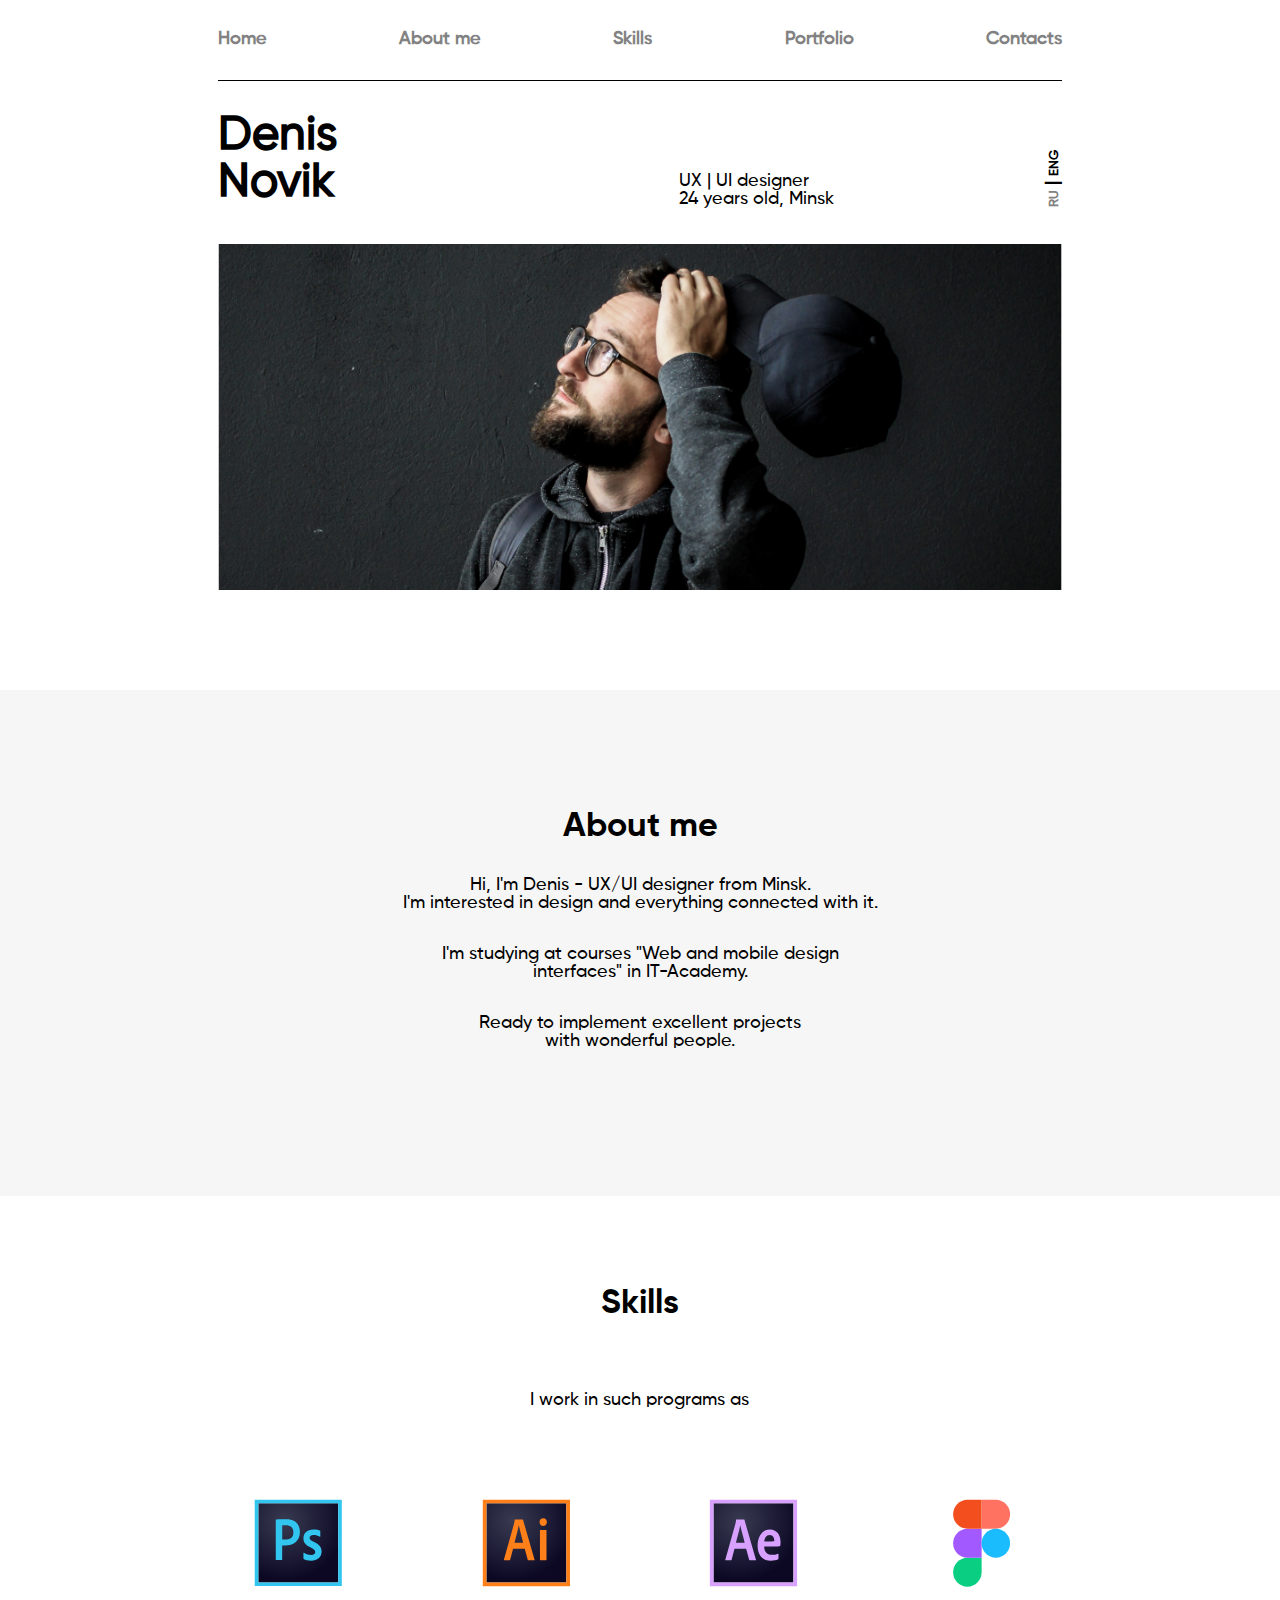
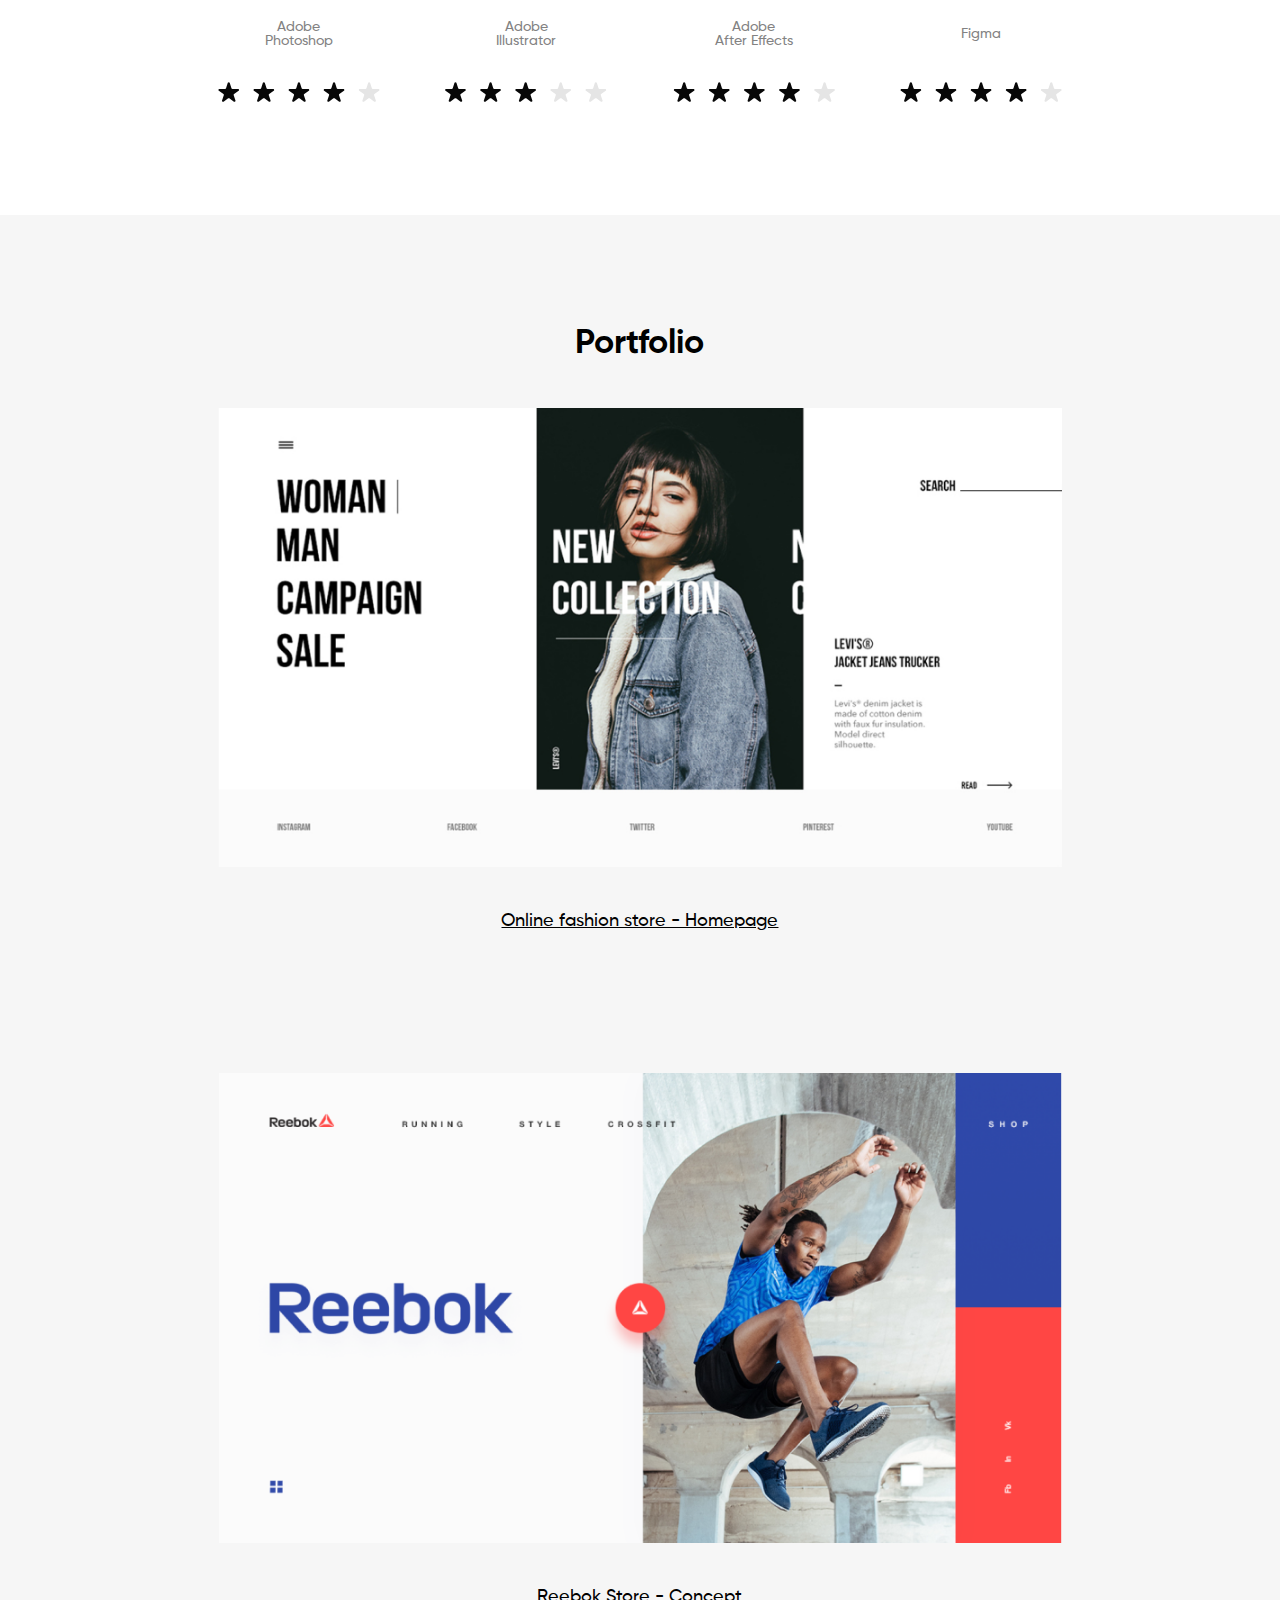
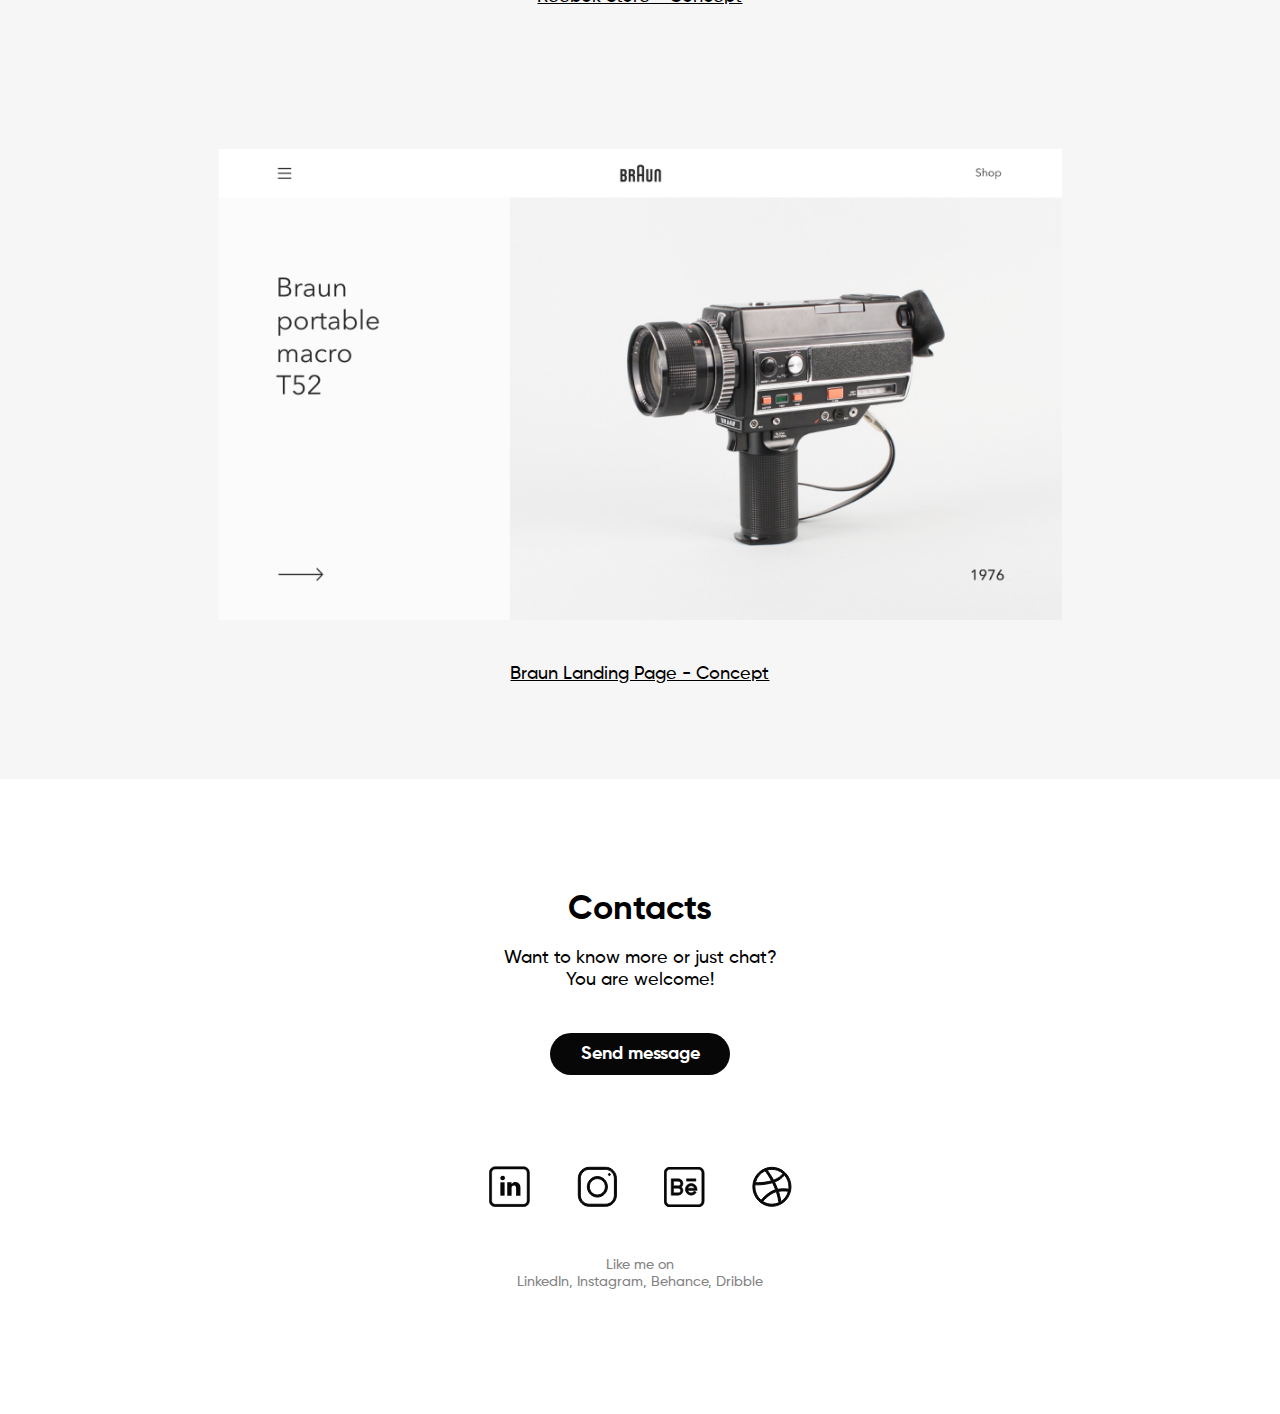
==== commit 7e328a49: "added more responsability" ====
--- a/index.html
+++ b/index.html
@@ -4,6 +4,7 @@
 <head>
     <title>Denis Novik</title>
     <meta http-equiv="Content-type" content="text/html;charset=UTF-8" />
+    <meta name="viewport" content="width=device-width, initial-scale=1.0">
     <link rel="stylesheet" href="./style.css">
 </head>
 
@@ -30,16 +31,18 @@
                 <hr>
                 <div class="header__text">
                     <div class="header__name">Denis<br>Novik</div>
+                    <div class="burger__button">
+                        <span></span>
+                        <span></span>
+                        <span></span>
+                    </div>
                     <div class="header__description">UX | UI designer<br>24 years old, Minsk</div>
+                    
                     <div class="header__lang">
                         <button class="ru">RU</button> | <button class="eng">ENG</button>
                     </div>
                 </div>
-                <div class="burger__button">
-                    <span></span>
-                    <span></span>
-                    <span></span>
-                </div>
+                
                 <div class="header__img-mobile-c">
                     <div class="header__img-mobile"></div>
                 </div>
--- a/style.css
+++ b/style.css
@@ -83,7 +83,6 @@
     display: flex;
     font-size: 18px;
     justify-content: space-between;
-    
     align-items: end ;
 }
 .header__description{
@@ -173,7 +172,7 @@
     align-items: center;
 }
 .portfolio__content {
-    min-width: 400px;
+    
     width: 66%;
     display: flex;
     flex-direction: column;
@@ -261,12 +260,13 @@
 .burger__menu {
     padding: 0 20px 0 20px;
     width: 100%;
-    height: 100vh;
+    height: 110%;
     position: absolute;
     top: 0%;
     left: -100%;
     transition: all 0.5s;
     background-color: #F6F6F6;
+    z-index: 1;
 }
 .burger__body {
     display: flex;
@@ -285,7 +285,7 @@
 } 
 
 @media screen and (max-width: 400px) and (min-width: 317px){
-    body{
+    .header{
         padding-top: 30px;
     }
     body.lock{
@@ -297,6 +297,7 @@
     .burger__menu.active{
         left: 0;
         transition: all 0.3s;
+        
     }
     .burger__menu {
         display: block;
@@ -308,6 +309,10 @@
         row-gap: 23px;
         min-width: 80%;
         max-width: 100%;
+        position: relative;
+    }
+    .portfolio__content{
+        min-width: 100%;
     }
     
     .header__buttons{
@@ -335,11 +340,12 @@
     .burger__button{
         display: block;
         position: absolute;
-        right: 35px;
-        top:45px;
+        right: 0;
+        top:10px;
         cursor: pointer;
         width: 30px;
         height: 20px;
+        z-index: 2;
     }
     .burger__button span{
         position: absolute;
@@ -361,14 +367,16 @@
     }
     .burger__button.active span:nth-child(2){
         transform: scale(0);
+        
     }
     .burger__button.active span:first-child{
         transform: rotate(-45deg);
-        top:16px; 
+        top:8px; 
         
     }
     .burger__button.active span:last-child{
-        transform: rotate(45deg)
+        transform: rotate(45deg);
+        bottom: 8px;
     }
     .skills__content{
         min-width: 200px;
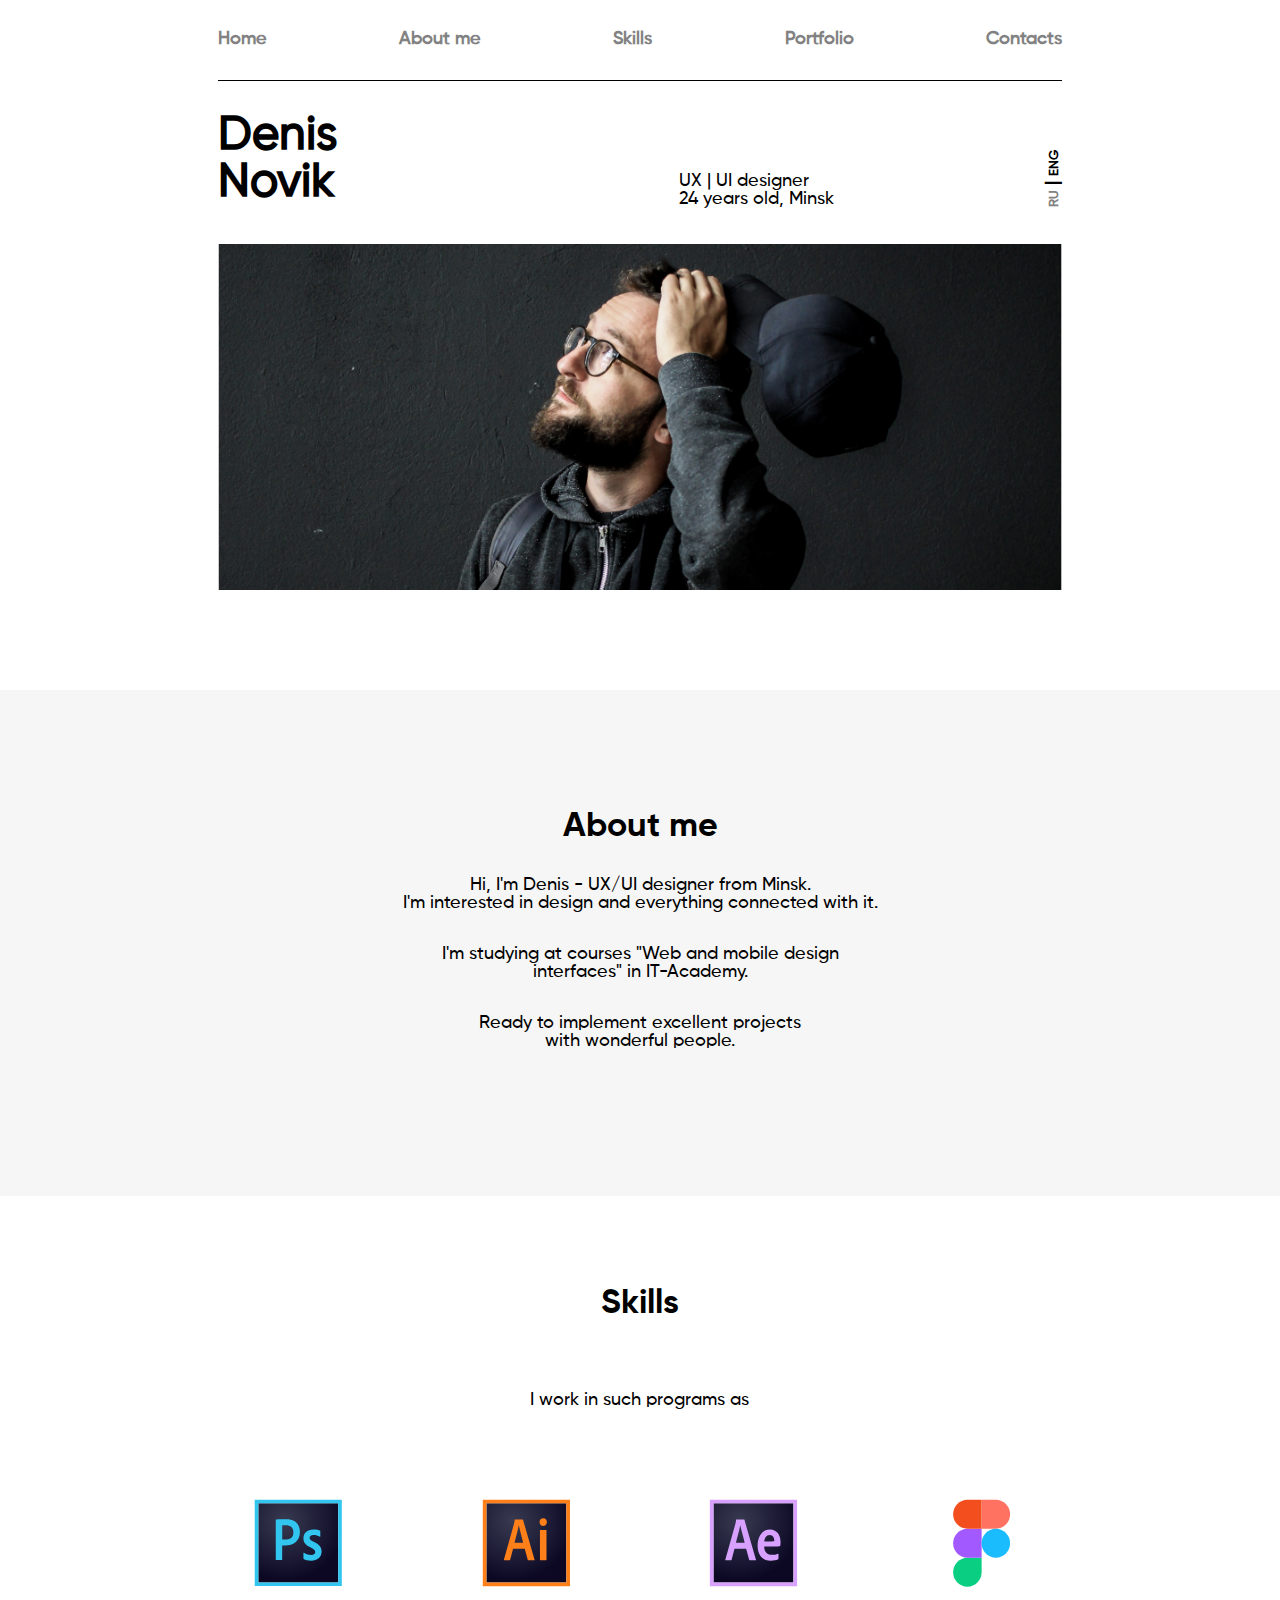
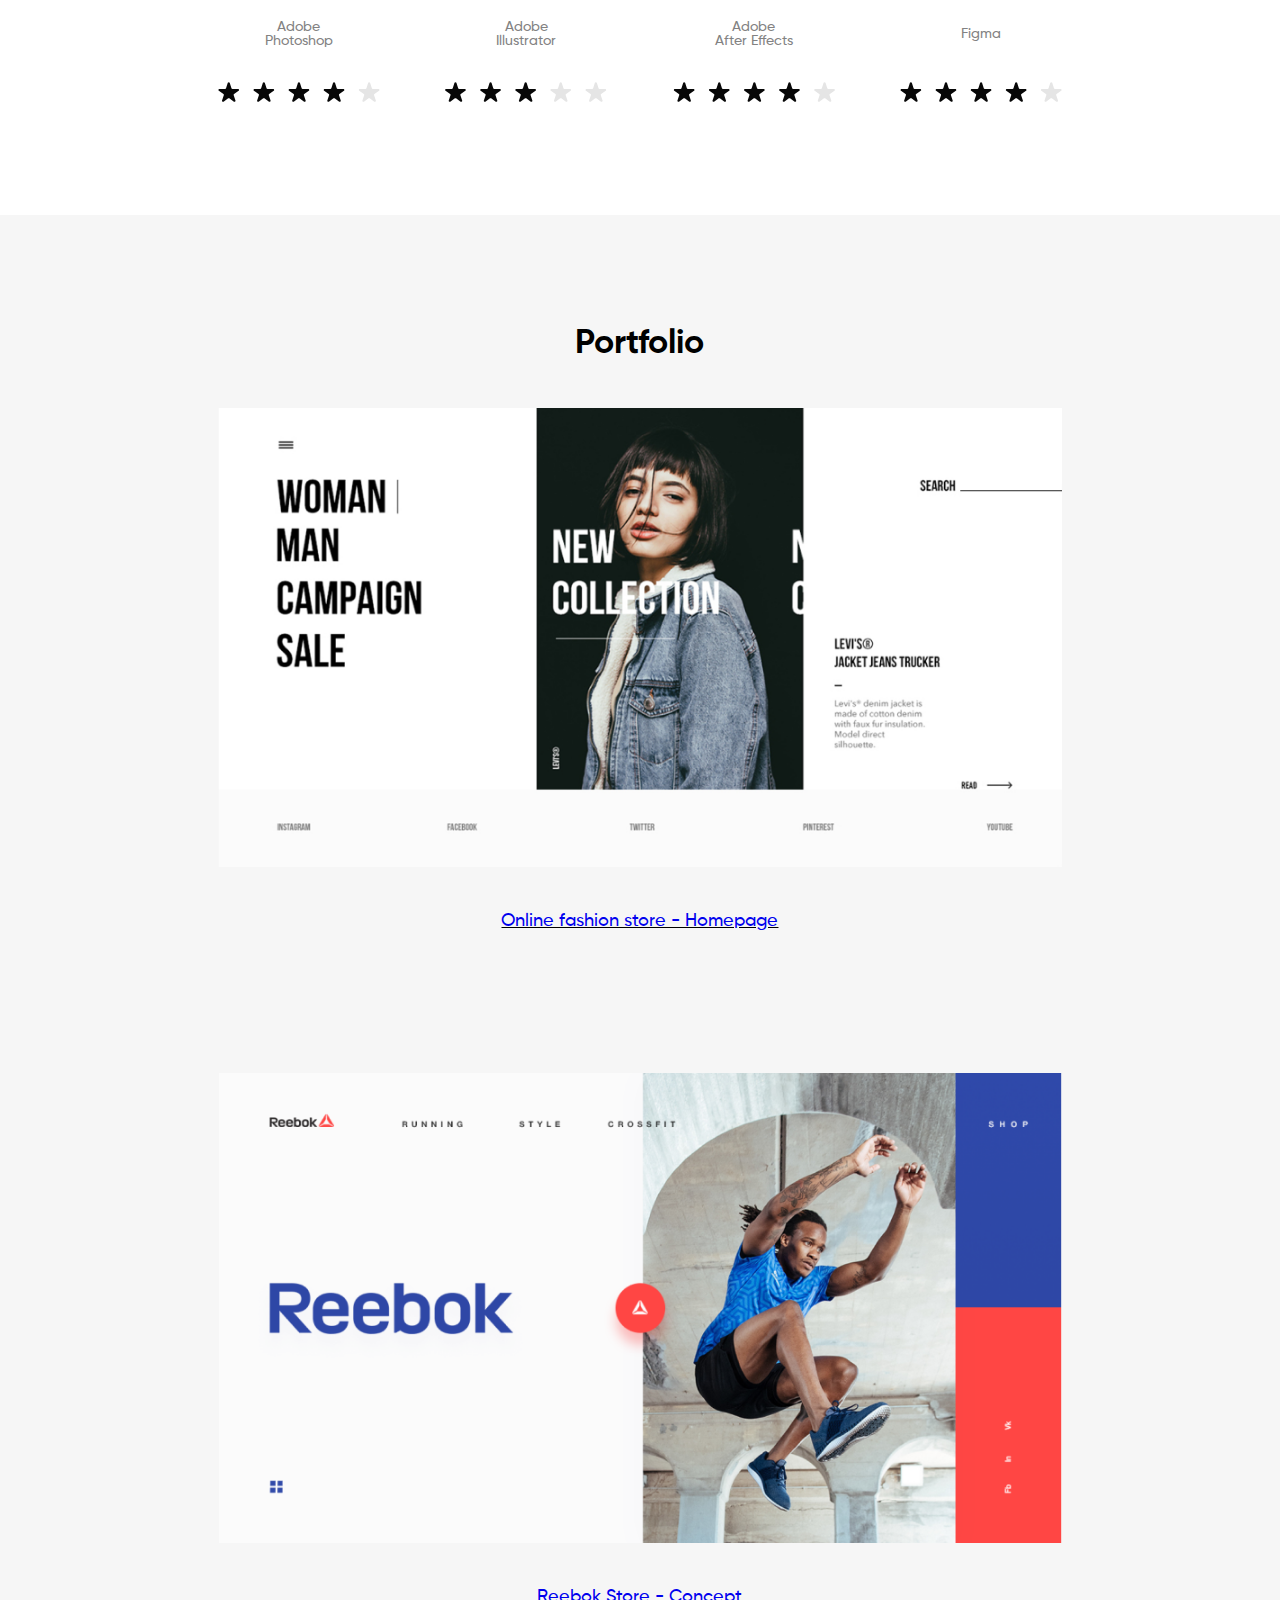
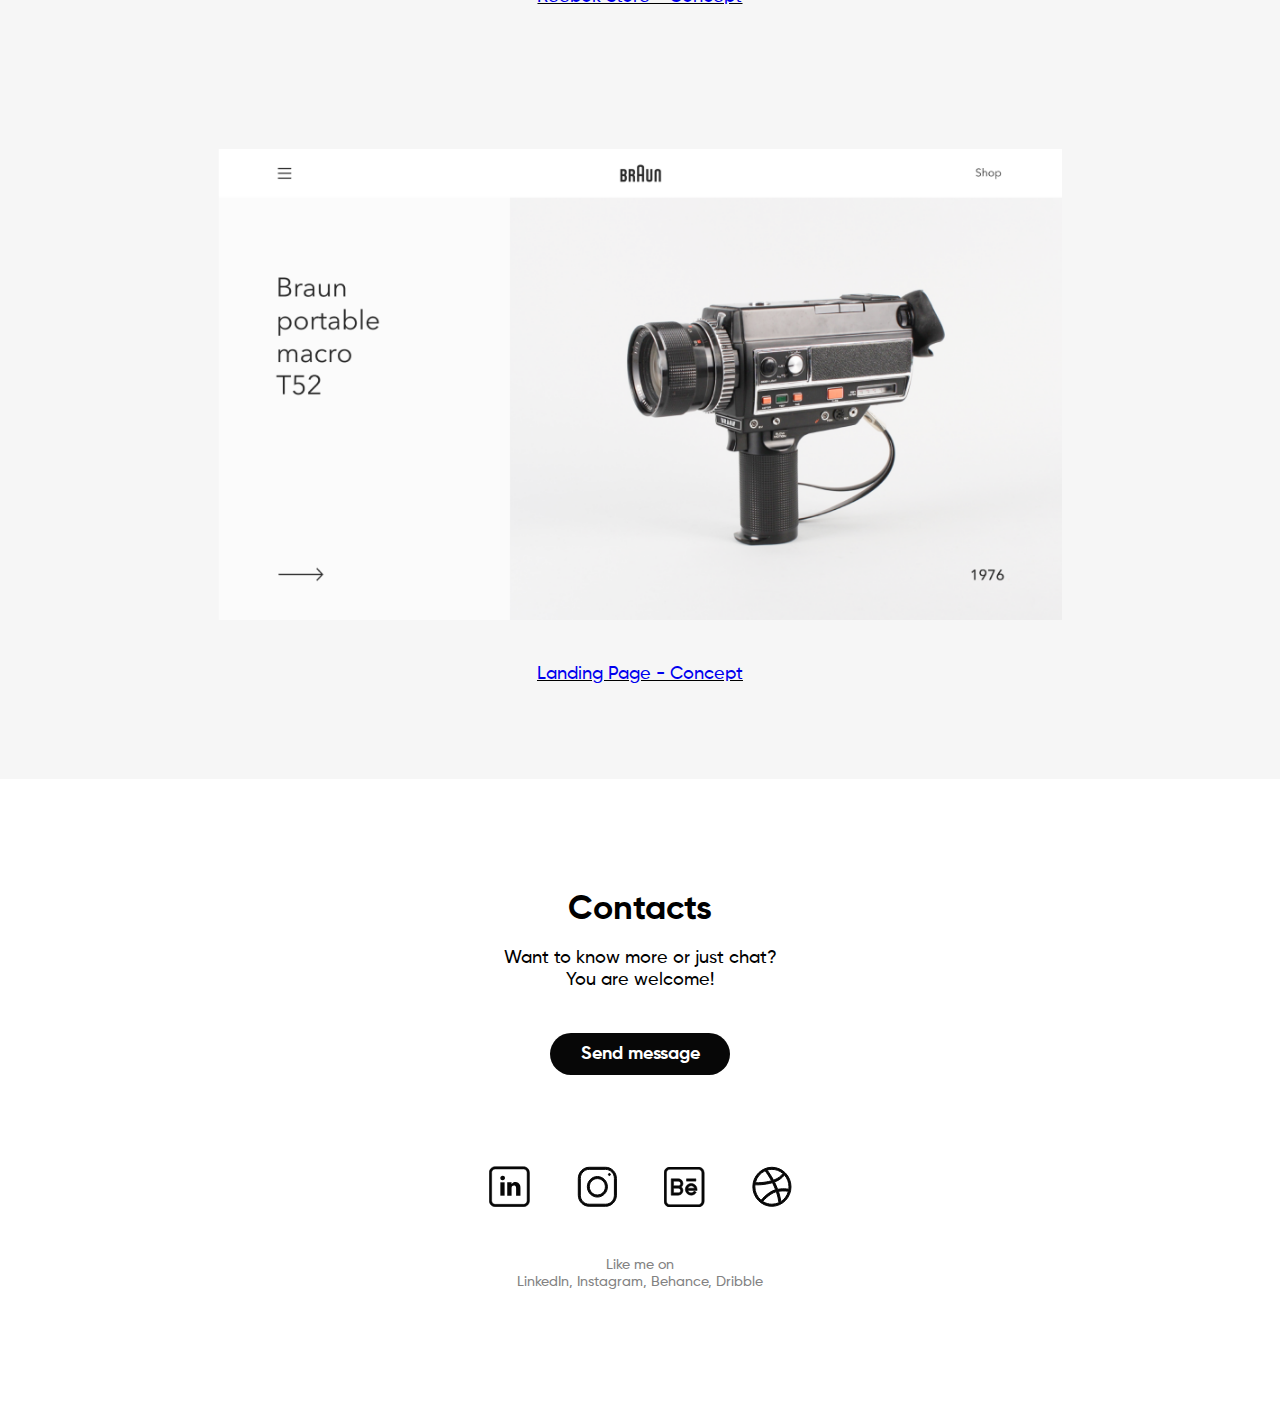
==== commit 8ef911b2: "added links" ====
--- a/index.html
+++ b/index.html
@@ -232,15 +232,15 @@
             <div class="portfolio__title">Portfolio</div>
             <div class="poftfolio__item">
                 <img src="./img/3.png" alt="" class="portfolio__img">
-                <div class="portfolio__item-link">Online fashion store - Homepage</div>
+                <div class="portfolio__item-link"><a href="https://www.yoox.com/pl">Online fashion store - Homepage</a></div>
             </div>
             <div class="poftfolio__item">
                 <img src="./img/1.png" alt="" class="portfolio__img">
-                <div class="portfolio__item-link">Reebok Store - Concept</div>
+                <div class="portfolio__item-link"><a href="https://www.reebok.com/">Reebok Store - Concept</a></div>
             </div>
             <div class="poftfolio__item">
                 <img src="./img/2.png" alt="" class="portfolio__img">
-                <div class="portfolio__item-link">Braun Landing Page - Concept</div>
+                <div class="portfolio__item-link"><a href="https://www.youtube.com/watch?v=dQw4w9WgXcQ"> Landing Page - Concept </a></div>
             </div>
         </div>
     </div>
